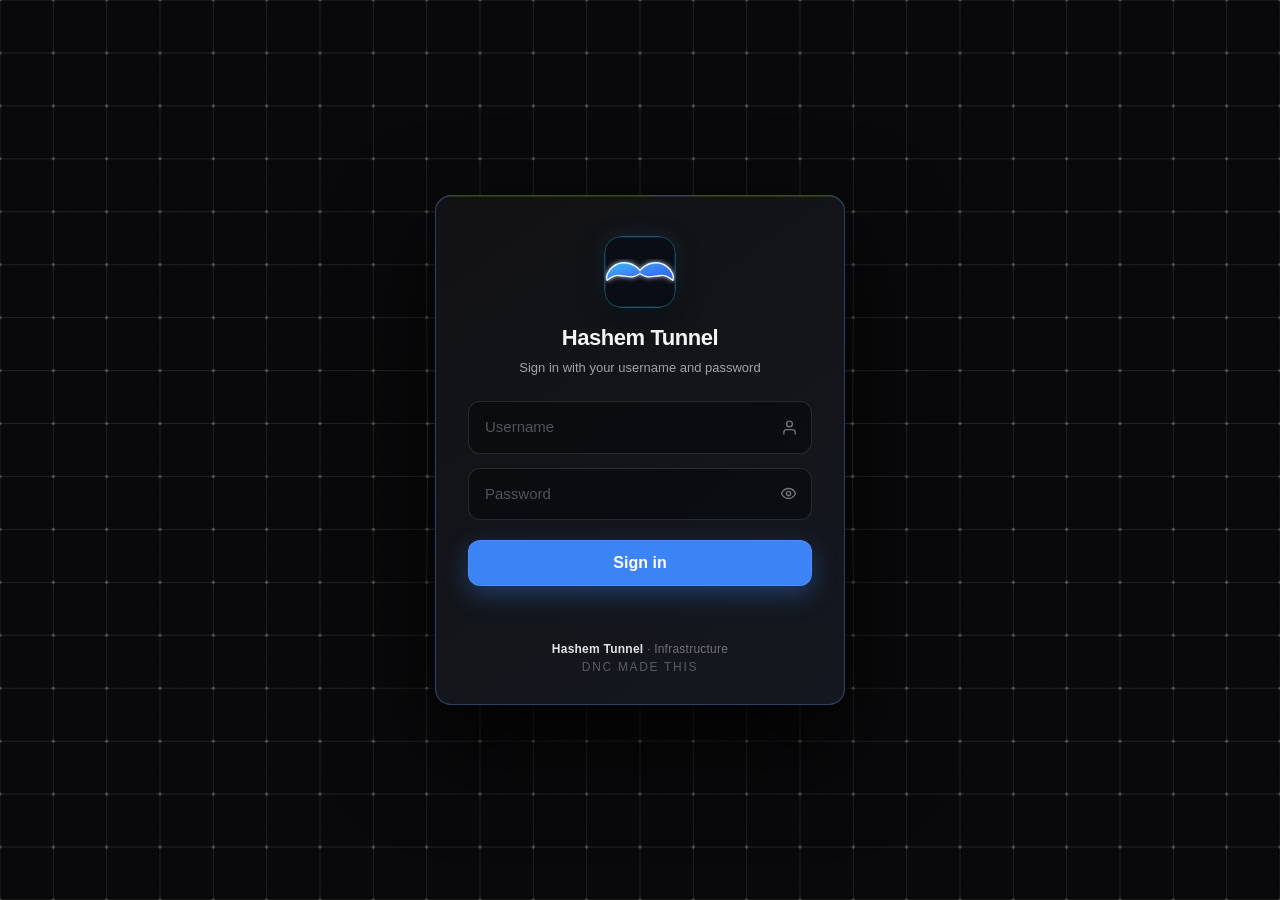
==== panel/index.html @ 2e0bd089 "feat(panel): fully automatic connectivity rescue on one-way block detection Auto-enables reverse FRP" ====
<!doctype html>
<html lang="en" data-base="__BASE_PATH__">
<head>
<meta charset="utf-8">
<meta name="viewport" content="width=device-width, initial-scale=1, viewport-fit=cover">
<title>Hashem Panel</title>
<meta name="color-scheme" content="dark light">
<meta name="theme-color" content="#0a0e17">
<link rel="icon" type="image/png" href="favicon.png">
<link rel="preload" href="fonts/vazirmatn.woff2" as="font" type="font/woff2" crossorigin>
<link rel="stylesheet" href="fonts.css">
<link rel="stylesheet" href="tokens.css">
<link rel="stylesheet" href="base.css">
<link rel="stylesheet" href="enterprise.css">
<link rel="stylesheet" href="xterm.css">
<script>
  /* Theme before first paint so a dark panel never flashes white (hashem-style). */
  try {
    var t = localStorage.getItem('gre_theme') || 'dark';
    document.documentElement.dataset.t = t;
    document.addEventListener('DOMContentLoaded', function () { document.body.dataset.t = t; });
  } catch (e) { /* storage blocked: keep default dark theme */ }
  /* Accent preset + Live Activity Stream visibility before first paint (no flash). */
  try {
    var a = localStorage.getItem('hashem_accent');
    if (a && /^[a-z]+$/.test(a)) document.documentElement.dataset.acc = a;
    document.documentElement.dataset.rs = localStorage.getItem('hashem_rs_hidden') === '1' ? '0' : '1';
    if (localStorage.getItem('hashem_sb') === '1') document.documentElement.dataset.sb = '1';
    if (localStorage.getItem('hashem_dens') === 'compact') document.documentElement.dataset.dens = 'compact';
  } catch (e) { /* storage blocked: defaults */ }
  /* Language/direction before first paint (same key setLanguage() persists) so RTL never flashes LTR. */
  try {
    var l = localStorage.getItem('hashem_lang') || 'en';
    document.documentElement.lang = l;
    document.documentElement.dir = l === 'fa' ? 'rtl' : 'ltr';
  } catch (e) { /* storage blocked: stay LTR/en */ }
</script>
<style>
  :root {
    --ac-b30: color-mix(in srgb, var(--ac) 30%, transparent);
    --ac-b22: color-mix(in srgb, var(--ac) 22%, transparent);
    --ac-out70: color-mix(in srgb, var(--ac) 70%, transparent);
    --wr-b40: color-mix(in srgb, var(--wr) 40%, transparent);
    --ok-b40: color-mix(in srgb, var(--ok) 40%, transparent);
    --ok-b50: color-mix(in srgb, var(--ok) 50%, transparent);
    --er-b45: color-mix(in srgb, var(--er) 45%, transparent);
  }
  body { min-height:100dvh; background:var(--bg); }
  img, canvas, table { max-width:100%; }
  .tunnel-card, .qs, .det-card { min-width:0; }
  .app-layout { display:flex; min-height:100dvh; width:100%; background:var(--bg); }
  .sidebar { width:236px; background:var(--sidebar-bg); border-right:1px solid var(--ln);
    display:flex; flex-direction:column; position:sticky; top:0; height:100dvh; z-index:50; flex-shrink:0; }
  .sidebar-brand { padding:20px 16px 14px; display:flex; flex-direction:column; align-items:center;
    gap:8px; border-bottom:1px solid var(--ln); flex-shrink:0; }
  .sidebar-brand .brand-name { font-size:var(--fs-h4); font-weight:700; letter-spacing:.05em; color:var(--tx); }
  .brand-mustache { display:block; transition:transform .28s cubic-bezier(.16,1,.3,1); }
  .sidebar-brand:hover .brand-mustache { transform:translateY(-2px) scale(1.06); }
  .sidebar-nav { padding:12px; display:flex; flex-direction:column; gap:4px; flex:1; min-height:0; overflow-y:auto; overflow-x:hidden; overscroll-behavior:contain; scroll-behavior:smooth; }
  .nav-item { display:flex; align-items:center; gap:10px; padding:10px 12px; border-radius:10px;
    border:0; background:transparent; color:var(--mu); font-size:var(--fs-body); font-weight:600;
    cursor:pointer; text-align:left; width:100%; transition:background .15s,color .15s,transform .15s var(--spring); }
  .nav-item svg { width:17px; height:17px; flex:none; }
  .nav-item:hover { background:var(--sunk); color:var(--tx2); transform:translateX(2px); }
  .nav-item.on { background:var(--ac-soft); color:var(--tx);
    box-shadow:inset 0 0 0 1px color-mix(in srgb, var(--ac) 28%, transparent); }
  .nav-item.on svg { color:var(--ac); }
  .sidebar-foot { padding:12px; border-top:1px solid var(--ln); display:flex; gap:8px; flex-shrink:0; }
  .main { flex:1; min-width:0; display:flex; flex-direction:column; }
  .topbar { position:sticky; top:0; z-index:20; display:flex; align-items:center; gap:12px;
    padding:14px 20px; border-bottom:1px solid var(--ln);
    background:var(--topbar-bg); -webkit-backdrop-filter:blur(16px) saturate(140%);
    backdrop-filter:blur(16px) saturate(140%);
    box-shadow:0 1px 12px rgba(0,0,0,.08); }
  @media (prefers-reduced-transparency:reduce) {
    .topbar { -webkit-backdrop-filter:none; backdrop-filter:none; }
  }
  .topbar h1 { font-size:var(--fs-h2); margin:0; }
  .topbar .sub { color:var(--mu); font-size:var(--fs-small); }
  .topbar .acts { margin-left:auto; display:flex; gap:8px; }
  .page { max-width:1120px; margin:0 auto; padding:20px; width:100%; display:grid; gap:16px; padding-bottom:72px; }
  .tunnel-card, .qs { background:var(--s1); border:1px solid var(--ln); border-radius:var(--r-lg);
    padding:18px; display:flex; flex-direction:column; gap:12px;
    box-shadow:var(--lift-sm); transition:border-color .2s ease, box-shadow .25s ease, transform .25s var(--spring); }
  .kpi:hover { border-color:var(--ln2); box-shadow:var(--lift); transform:translateY(-2px); }
  .tunnel-card:not(.kpi):hover { border-color:var(--ln2); }
  /* Entrance: cards fade-rise once on load, staggered */
  @keyframes cardIn { from { opacity:0; transform:translateY(10px); } to { opacity:1; transform:none; } }
  #dashGrid > .tunnel-card { animation:cardIn .5s var(--spring) both; }
  #dashGrid > .tunnel-card:nth-child(2) { animation-delay:.05s; }
  #dashGrid > .tunnel-card:nth-child(3) { animation-delay:.1s; }
  #dashGrid > .tunnel-card:nth-child(4) { animation-delay:.15s; }
  #dashGrid > .tunnel-card:nth-child(5) { animation-delay:.2s; }
  #dashGrid > .tunnel-card:nth-child(n+6) { animation-delay:.25s; }
  .tc-header { display:flex; align-items:center; justify-content:space-between; gap:8px; }
  .tc-title { font-size:15px; font-weight:600; color:var(--tx); margin:0; }
  .status-indicator { display:inline-flex; align-items:center; gap:8px; font-size:var(--fs-small); font-weight:500; }
  .status-indicator .dot { width:7px; height:7px; border-radius:50%; }
  .status-indicator.active { color:var(--tx2); }
  .status-indicator.active .dot { background:#60a5fa; box-shadow:0 0 8px rgba(96,165,250,.6); }
  .status-indicator.offline { color:var(--dim); }
  .status-indicator.offline .dot { background:#52525b; }
  .trow { display:flex; justify-content:space-between; align-items:center; gap:12px; padding:10px 0;
    border-bottom:1px solid var(--ln); font-size:var(--fs-body); }
  .trow:last-child { border:0; }
  .trow .k { color:var(--mu); } .trow .v { color:var(--tx2); text-align:right; font-variant-numeric:tabular-nums; }
  .dot { display:inline-block; width:8px; height:8px; border-radius:50%; margin-right:6px; }
  .up { background:var(--ok); color:var(--ok); } .down { background:var(--er); color:var(--er); }
  .qs-head { display:flex; gap:12px; align-items:flex-start; }
  .qs-bolt { width:34px; height:34px; border-radius:10px; display:grid; place-items:center; flex:none;
    background:linear-gradient(135deg, color-mix(in srgb, var(--ac) 88%, #ffffff 12%), var(--ac));
    color:var(--ac-on);
    box-shadow:0 2px 12px color-mix(in srgb, var(--ac) 35%, transparent), inset 0 1px 0 rgba(255,255,255,.18); }
  .qs-titles b { display:block; color:var(--tx); font-size:var(--fs-h4); }
  .qs-titles span { color:var(--mu); font-size:var(--fs-small); }
  .qs-diagram { display:flex; align-items:center; gap:8px; flex-wrap:wrap; font-size:var(--fs-small); color:var(--mu); }
  .qs-node-box { background:var(--sunk); border:1px solid var(--ln); border-radius:8px; padding:6px 10px; color:var(--tx2); }
  .qs-node-box b { display:block; font-size:var(--fs-caption); color:var(--dim); font-weight:500; }
  .qs-node-box.on { border-color:var(--ln2); }
  .qs-line-link { font-variant-numeric:tabular-nums; }
  .qs-step { display:flex; gap:12px; }
  .qs-num { width:26px; height:26px; border-radius:50%; flex:none; display:grid; place-items:center;
    background:var(--ac-soft); border:1px solid var(--ac-b30);
    color:var(--ac); font-size:var(--fs-small); font-weight:700; }
  .qs-body { flex:1; min-width:0; display:grid; gap:10px; }
  .qs-label { font-size:var(--fs-body); font-weight:600; color:var(--tx); }
  .qs-hint { font-size:var(--fs-small); color:var(--dim); }
  .qs-seg { display:flex; gap:4px; padding:4px; border-radius:12px; border:1px solid var(--ln); background:var(--s2); }
  .qs-seg button { flex:1; border:0; background:transparent; color:var(--mu); border-radius:8px;
    padding:9px 10px; font-size:var(--fs-body); font-weight:600; cursor:pointer;
    transition:background .18s ease, color .18s ease, box-shadow .18s ease; }
  .qs-seg button:hover { color:var(--tx2); }
  .qs-seg button[aria-pressed="true"] { background:var(--ac); color:var(--ac-on);
    box-shadow:0 2px 10px color-mix(in srgb, var(--ac) 40%, transparent); }
  .qs-row { display:grid; grid-template-columns:1fr 1fr; gap:10px; }
  @media (max-width:640px) { .qs-row { grid-template-columns:1fr; } }
  .fg { display:grid; gap:6px; font-size:var(--fs-small); color:var(--mu); }
  .qs-actions { display:flex; gap:10px; flex-wrap:wrap; }
  .qs-step[hidden] { display:none; }
  #iranFields { border:0; padding:0; margin:0; display:grid; gap:10px; min-width:0; }
  #iranFields[disabled] { opacity:.55; }
  #iranFields[disabled] input { pointer-events:none; }
  #setupLockWarn { border-width:2px; }
  details.qs-adv { border:1px solid var(--ln); border-radius:var(--r-md); padding:10px 12px; background:var(--s2); }
  details.qs-adv summary { cursor:pointer; font-size:var(--fs-body); font-weight:600; color:var(--tx); }
  details.qs-adv summary:hover { color:var(--ac); }
  .warnbox { background:var(--wr-soft);
    border:1px solid var(--wr-b40);
    border-radius:var(--r-md); padding:12px 14px; font-size:var(--fs-body); color:var(--tx2);
    box-shadow:var(--lift-sm); }
  .tokenbox { background:var(--ok-soft);
    border:1px solid var(--ok-b40);
    border-radius:var(--r-md); padding:12px 14px; font-size:var(--fs-body); word-break:break-all; color:var(--tx2);
    box-shadow:var(--lift-sm); }
  pre.logs { background:var(--sunk); border:1px solid var(--ln); border-radius:var(--r-md); padding:14px;
    overflow:auto; max-height:340px; font-size:12.5px; line-height:1.6;
    font-family:var(--font-mono); color:var(--tx2); margin:0; white-space:pre-wrap;
    box-shadow:inset 0 2px 8px rgba(0,0,0,.12); }
  .dash-grid { display:grid; grid-template-columns:repeat(12,1fr); gap:12px; }
  .kpi { grid-column:span 3; }
  .dash-span { grid-column:1 / -1; }
  @media (max-width:900px) { .kpi { grid-column:span 6; } }
  @media (max-width:560px) { .kpi { grid-column:1 / -1; } }
  .kpi-top { display:flex; align-items:center; justify-content:space-between; gap:8px; }
  .kpi-ico { width:32px; height:32px; border-radius:10px; display:grid; place-items:center; flex:none;
    background:var(--ac-soft); border:1px solid var(--ac-b22); color:var(--ac); }
  .kpi-ico svg { width:16px; height:16px; }
  .kpi-label { font-size:var(--fs-small); color:var(--mu); font-weight:500; }
  .kpi-val { font-size:24px; font-weight:700; color:var(--tx); letter-spacing:-.02em;
    font-variant-numeric:tabular-nums; line-height:1.2; }
  .kpi-sub { font-size:var(--fs-small); color:var(--dim); }
  .kpi-sub .pos { color:var(--ok); } .kpi-sub .neg { color:var(--er); }
  /* premium hero: first row (traffic/status/links/latency) gets big values,
   * glossy icon, tighter label, roomier card */
  .kpi-hero .kpi { padding:22px 20px; gap:14px; }
  .kpi-hero .kpi-label { font-size:12.5px; font-weight:600; letter-spacing:.02em; color:var(--mu); }
  .kpi-hero .kpi-val { font-size:30px !important; font-weight:800; letter-spacing:-.03em; line-height:1.05;
    text-shadow:0 1px 12px color-mix(in srgb, var(--ac) 25%, transparent); }
  .kpi-hero .kpi-val .badge { font-size:14px; padding:4px 10px; border-radius:9px; font-weight:700; }
  .kpi-hero .kpi-val .badge .dot { width:8px; height:8px; }
  .kpi-hero .kpi-ico { width:38px; height:38px; border-radius:12px;
    background:linear-gradient(135deg, var(--ac-soft), color-mix(in srgb, var(--ac) 12%, transparent));
    box-shadow:inset 0 1px 0 rgba(255,255,255,.12), 0 2px 10px color-mix(in srgb, var(--ac) 25%, transparent); }
  .kpi-hero .kpi-ico svg { width:19px; height:19px; }
  .kpi-hero .kpi-sub { font-size:12.5px; }
  @media (max-width:560px) { .kpi-hero .kpi-val { font-size:26px !important; } }
  .chart-head { display:flex; align-items:center; justify-content:space-between; gap:8px; flex-wrap:wrap; }
  .chart-actions { display:flex; align-items:center; gap:8px; flex-wrap:wrap; }
  .chart-live-badge {
    display:inline-flex; align-items:center; gap:6px;
    padding:4px 9px; border-radius:99px;
    font-size:12px; font-weight:700; letter-spacing:.05em; text-transform:uppercase;
    line-height:1; font-variant-numeric:tabular-nums;
    background:rgba(56,189,248,.09); border:1px solid rgba(56,189,248,.25);
    color:#38bdf8; -webkit-user-select:none; user-select:none;
    transition:background .2s ease, border-color .2s ease, color .2s ease;
  }
  .chart-live-badge .live-dot {
    width:6px; height:6px; border-radius:50%;
    background:#38bdf8;
    box-shadow:0 0 6px rgba(56,189,248,.65);
    animation:liveDotPulse 2s cubic-bezier(.4,0,.6,1) infinite;
  }
  @keyframes liveDotPulse {
    0%, 100% { opacity:1; transform:scale(1); box-shadow:0 0 0 0 rgba(56,189,248,.65); }
    50% { opacity:.5; transform:scale(.92); box-shadow:0 0 0 4px rgba(56,189,248,0); }
  }
  .chart-live-badge.is-paused {
    background:rgba(255,255,255,.04); border-color:var(--ln);
    color:var(--mu);
  }
  .chart-live-badge.is-paused .live-dot {
    background:var(--dim);
    box-shadow:none;
    animation:none;
  }
  @media (prefers-reduced-motion: reduce) {
    .chart-live-badge .live-dot { animation:none !important; }
  }
  .chart-filters { display:flex; gap:4px; padding:4px; border-radius:10px; border:1px solid var(--ln); background:var(--s2); }
  .chart-filters button { border:0; background:transparent; color:var(--mu); border-radius:7px;
    padding:6px 12px; font-size:var(--fs-small); font-weight:600; cursor:pointer;
    transition:background .18s ease, color .18s ease; }
  .chart-filters button[aria-pressed="true"] { background:var(--ac); color:var(--ac-on); }
  /* Sidebar sections */
  .nav-sec { font-size:12px; font-weight:700; letter-spacing:.08em; text-transform:uppercase;
    color:var(--dim); padding:12px 12px 4px; }
  .nav-sec:first-child { padding-top:2px; }
  /* Chart card — Total Traffic & Activity (dark, premium) */
  .chart-card { position:relative; background:linear-gradient(180deg, color-mix(in srgb, var(--s1) 92%, #ffffff 8%), var(--s1));
    border:1px solid var(--ln); border-radius:18px; padding:20px; transition:border-color .25s ease, box-shadow .25s ease; }
  .chart-title { font-size:15px; font-weight:700; color:var(--tx); margin:0; letter-spacing:-.01em; }
  .chart-sub { font-size:var(--fs-small); color:var(--mu); margin-top:2px; }
  .chart-card .chart-filters { background:rgba(255,255,255,.045); border-color:transparent;
    border-radius:11px; padding:4px; box-shadow:inset 0 1px 2px rgba(0,0,0,.25); }
  .chart-card .chart-filters button { color:var(--mu); border-radius:8px; padding:7px 14px; }
  .chart-card .chart-filters button:hover { color:var(--tx); }
  .chart-card .chart-filters button[aria-pressed="true"] { background:rgba(255,255,255,.13);
    color:#fff; box-shadow:0 1px 6px rgba(0,0,0,.35), inset 0 1px 0 rgba(255,255,255,.08); }
  #trafficChart { width:100%; height:260px; display:block; }
  .chart-down { border:1px solid var(--er-b45); border-radius:var(--r-md);
    padding:10px 14px; font-size:var(--fs-body); color:var(--er);
    background:var(--er-soft); box-shadow:0 0 0 1px color-mix(in srgb, var(--er) 20%, transparent);
    margin-top:10px; margin-bottom:6px; }
  .chart-card.is-down { border-color:var(--er-b45);
    box-shadow:0 0 24px color-mix(in srgb, var(--er) 12%, transparent), var(--lift-sm); }
  .chart-legend { display:flex; gap:16px; font-size:var(--fs-small); color:var(--mu); flex-wrap:wrap; margin-top:10px; align-items:center; }
  .chart-legend .sw { display:inline-block; width:12px; height:4px; border-radius:2px; margin-right:6px; vertical-align:middle; transition:background .2s ease; }
  .chart-legend .sw-dl, .chart-legend span:first-child .sw { background:#38bdf8; box-shadow:0 0 6px rgba(56,189,248,.45); }
  .chart-legend .sw-ul, .chart-legend span:last-child .sw { background:#a78bfa; box-shadow:0 0 6px rgba(167,139,250,.35); }
  /* Glass tooltip */
  .ent-chart-tip {
    position:absolute; z-index:40; pointer-events:none; display:none; align-items:center; gap:8px;
    padding:6px 12px; border-radius:9px; font-size:12px; font-weight:500; line-height:1; white-space:nowrap;
    background:rgba(18, 18, 20, 0.82); -webkit-backdrop-filter:blur(14px) saturate(160%); backdrop-filter:blur(14px) saturate(160%);
    border:1px solid rgba(255, 255, 255, 0.12); color:var(--tx);
    box-shadow:0 8px 24px rgba(0, 0, 0, 0.45), 0 1px 3px rgba(0, 0, 0, 0.25), inset 0 1px 0 rgba(255, 255, 255, 0.08);
    font-variant-numeric:tabular-nums; transition:opacity .1s ease;
  }
  .ent-chart-tip .tip-time { color:var(--mu); font-weight:600; }
  .ent-chart-tip .tip-sep { color:var(--ln2); opacity:.8; }
  .ent-chart-tip .tip-down { color:#38bdf8; font-weight:600; display:inline-flex; align-items:center; gap:4px; }
  .ent-chart-tip .tip-up { color:#a78bfa; font-weight:600; display:inline-flex; align-items:center; gap:4px; }
  .ent-chart-tip .sw-dl { display:inline-block; width:6px; height:6px; border-radius:50%; background:#38bdf8; }
  .ent-chart-tip .sw-ul { display:inline-block; width:6px; height:6px; border-radius:50%; background:#a78bfa; }
  /* Light theme: chart lives on a white card — dark pills, dark active tab,
   * high-contrast legend swatches so everything stays visible. */
  body[data-t="light"] .chart-card { background:#ffffff; border-color:var(--ln); }
  body[data-t="light"] .chart-card .chart-filters { background:rgba(0,0,0,.05);
    border-color:var(--ln); box-shadow:inset 0 1px 2px rgba(0,0,0,.06); }
  body[data-t="light"] .chart-card .chart-filters button { color:var(--mu); }
  body[data-t="light"] .chart-card .chart-filters button:hover { color:var(--tx); }
  body[data-t="light"] .chart-card .chart-filters button[aria-pressed="true"] {
    background:var(--tx); color:#fff;
    box-shadow:0 1px 6px rgba(0,0,0,.25), inset 0 1px 0 rgba(255,255,255,.15); }
  body[data-t="light"] .chart-live-badge {
    background:rgba(2,132,199,.08); border-color:rgba(2,132,199,.25);
    color:#0284c7;
  }
  body[data-t="light"] .chart-live-badge .live-dot {
    background:#0284c7;
    box-shadow:0 0 6px rgba(2,132,199,.5);
    animation-name:liveDotPulseLight;
  }
  @keyframes liveDotPulseLight {
    0%, 100% { opacity:1; transform:scale(1); box-shadow:0 0 0 0 rgba(2,132,199,.6); }
    50% { opacity:.5; transform:scale(.92); box-shadow:0 0 0 4px rgba(2,132,199,0); }
  }
  body[data-t="light"] .chart-live-badge.is-paused {
    background:rgba(0,0,0,.04); border-color:var(--ln);
    color:var(--mu);
  }
  body[data-t="light"] .chart-live-badge.is-paused .live-dot {
    background:var(--dim);
    box-shadow:none;
    animation:none;
  }
  body[data-t="light"] .chart-legend .sw-dl, body[data-t="light"] .chart-legend span:first-child .sw { background:#0284c7 !important; box-shadow:none; }
  body[data-t="light"] .chart-legend .sw-ul, body[data-t="light"] .chart-legend span:last-child .sw { background:#6366f1 !important; box-shadow:none; }
  .chart-card.is-down .chart-legend .sw-dl, .chart-card.is-down .chart-legend span:first-child .sw { background:var(--er) !important; box-shadow:none; }
  .chart-card.is-down .chart-legend .sw-ul, .chart-card.is-down .chart-legend span:last-child .sw { background:color-mix(in srgb, var(--er) 50%, transparent) !important; box-shadow:none; }
  body[data-t="light"] .ent-chart-tip {
    background:rgba(255, 255, 255, 0.92); border-color:rgba(0, 0, 0, 0.1); color:var(--tx);
    box-shadow:0 8px 24px rgba(0, 0, 0, 0.12), 0 1px 3px rgba(0, 0, 0, 0.06);
  }
  body[data-t="light"] .ent-chart-tip .tip-time { color:var(--mu); }
  body[data-t="light"] .ent-chart-tip .tip-down { color:#0284c7; }
  body[data-t="light"] .ent-chart-tip .tip-up { color:#6366f1; }
  body[data-t="light"] .ent-chart-tip .sw-dl { background:#0284c7; }
  body[data-t="light"] .ent-chart-tip .sw-ul { background:#6366f1; }
  /* Update tab */
  .ver-big { font-size:28px; font-weight:700; color:var(--tx); letter-spacing:-.02em;
    font-variant-numeric:tabular-nums; }
  .ver-row { display:flex; align-items:center; justify-content:space-between; gap:10px;
    padding:10px 0; border-bottom:1px solid var(--ln); font-size:var(--fs-body); }
  .ver-row:last-child { border:0; }
  .ver-row .k { color:var(--mu); }
  /* ---- Apple-grade micro-polish ---- */
  .tunnel-card, .qs { box-shadow:var(--lift-sm), inset 0 1px 0 rgba(255,255,255,.045); }
  body[data-t="light"] .tunnel-card, body[data-t="light"] .qs {
    box-shadow:var(--lift-sm), inset 0 1px 0 rgba(255,255,255,.7); }
  .nav-item { position:relative; }
  .nav-item.on::before { content:""; position:absolute; left:-12px; top:8px; bottom:8px; width:3px;
    border-radius:3px; background:var(--ac); box-shadow:0 0 8px color-mix(in srgb, var(--ac) 60%, transparent); }
  .status-indicator.active .dot { animation:pulse 2s ease-in-out infinite; }
  @keyframes pulse { 0%,100% { opacity:1; } 50% { opacity:.45; } }
  :focus-visible { outline:2px solid var(--ac-out70); outline-offset:2px; }
  .hashem-btn:active:not(:disabled) { transform:scale(.97); }
  .hashem-btn { transition:transform .15s var(--spring), box-shadow .2s ease, background .2s ease, opacity .2s; }
  .kpi-val, .dash-big, .ver-big { font-variant-numeric:tabular-nums; }
  .kpi-ico { transition:transform .25s var(--spring); }
  .kpi:hover .kpi-ico { transform:scale(1.08); }
  .chart-card { overflow:hidden; }
  @media (max-width:640px) {
    .chart-card { padding:14px; }
    #trafficChart { height:200px; }
    .page { padding:12px 10px 72px; }
    .tunnel-card, .qs { padding:14px; gap:10px; }
    .peer-acts { flex-wrap:wrap; }
    .peer-acts .hashem-btn { flex:1 1 45%; min-width:140px; }
    .det-row, .dash-peer-row { flex-wrap:wrap; }
    .mono { overflow-wrap:anywhere; word-break:break-word; }
    .topbar { gap:8px; }
    .topbar h1 { font-size:17px; }
    .chart-actions { gap:6px; }
    input.hashem-input, select, textarea { font-size:16px; }
  }
  #toast.toast { border-radius:12px; -webkit-backdrop-filter:blur(12px); backdrop-filter:blur(12px);
    background:color-mix(in srgb, var(--s2) 88%, transparent); box-shadow:var(--lift);
    font-size:var(--fs-body); font-weight:500; }
  .topbar h1 { letter-spacing:-.02em; }
  .sidebar-brand .brand-name { letter-spacing:.04em; }
  .chart-filters button { min-height:32px; }
  .nav-item, .drawer-nav .nav-item { min-height:40px; }
  .sysbar { height:8px; border-radius:99px; background:var(--sunk); overflow:hidden;
    box-shadow:inset 0 1px 2px rgba(0,0,0,.18); }
  .sysbar > i { display:block; height:100%; border-radius:99px; width:0%;
    background:linear-gradient(90deg, var(--ac), color-mix(in srgb, var(--ac) 55%, #a78bfa));
    transition:width .6s var(--spring); min-width:2px; }
  .dash-big { font-size:24px; font-weight:700; color:var(--tx); letter-spacing:-.02em;
    font-variant-numeric:tabular-nums; }
  .dash-rows { display:grid; gap:4px; font-size:var(--fs-body); color:var(--tx2); }
  .dash-rows .dr { display:flex; justify-content:space-between; gap:8px; }
  .dash-rows .k { color:var(--mu); }
  /* premium details: 3-column categorized glass cards (server / GRE / FRP) */
  .det-grid { display:grid; grid-template-columns:repeat(3,1fr); gap:12px; margin-top:10px; }
  @media (max-width:900px) { .det-grid { grid-template-columns:1fr; } }
  .det-card { border-radius:14px; padding:14px 15px; display:flex; flex-direction:column; gap:10px;
    background:linear-gradient(180deg, color-mix(in srgb, var(--sunk) 70%, transparent), var(--sunk));
    border:1px solid var(--ln); box-shadow:inset 0 1px 0 rgba(255,255,255,.05); transition:border-color .2s ease; }
  .det-card:hover { border-color:var(--ln2); }
  .det-head { display:flex; align-items:center; gap:8px; font-size:12px; font-weight:700;
    letter-spacing:.07em; text-transform:uppercase; color:var(--mu); }
  /* peer cards reuse the same header look (class alias, same rules) */
  .det-card-head { display:flex; align-items:center; gap:8px; font-size:12px; font-weight:700;
    letter-spacing:.07em; text-transform:uppercase; color:var(--mu); }
  .det-card-head svg { width:26px; height:26px; padding:6px; border-radius:8px; flex:none;
    background:var(--ac-soft); border:1px solid var(--ac-b22); color:var(--ac); }
  .det-ico { width:26px; height:26px; border-radius:8px; display:grid; place-items:center; flex:none;
    background:var(--ac-soft); border:1px solid var(--ac-b22); color:var(--ac); }
  .det-ico svg { width:14px; height:14px; }
  .det-rows { display:grid; gap:8px; }
  .det-row { display:flex; align-items:center; justify-content:space-between; gap:10px; }
  .det-k { font-size:12px; color:var(--dim); font-weight:500; }
  .det-v { font-size:13px; color:var(--tx); font-weight:600; font-variant-numeric:tabular-nums;
    display:flex; align-items:center; gap:6px; min-width:0; }
  .det-v.mono { font-family:ui-monospace, SFMono-Regular, Menlo, Consolas, monospace;
    font-size:12.5px; background:var(--s2); border:1px solid var(--ln);
    padding:3px 9px; border-radius:8px; letter-spacing:-.01em; }
  /* peer cards: bottom action row + inline remove confirm */
  .peer-card .peer-acts .armed {
    border-color:var(--er)!important; color:#fff!important;
    background:linear-gradient(135deg, #dc2626, #b91c1c)!important;
    animation:peerArmPulse 1s ease-in-out infinite;
  }
  @keyframes peerArmPulse { 0%,100% { filter:brightness(1); } 50% { filter:brightness(1.25); } }
  .peer-confirm { margin-top:2px; }
  .peer-confirm-in { display:flex; align-items:center; gap:8px; flex-wrap:wrap; }
  .peer-count { display:inline-grid; place-items:center; min-width:20px; height:20px;
    padding:0 5px; border-radius:999px; background:rgba(220,38,38,.15);
    font-variant-numeric:tabular-nums; font-weight:700; }
  /* dashboard per-peer summary rows (jump to the full card in Tunnel tab) */
  .dash-peer-row { display:flex; align-items:center; gap:10px; padding:8px 10px;
    border:1px solid var(--ln); border-radius:10px; margin-top:8px; cursor:pointer;
    background:var(--sunk); transition:border-color .15s; }
  .dash-peer-row:hover { border-color:var(--ln2); }
  /* main tunnel card: gold left accent so it stands apart from peer cards */
  .main-card { border-left:3px solid var(--wr); }
  .det-copy { border:1px solid var(--ln); background:var(--s2); color:var(--mu); border-radius:7px;
    font-size:12px; font-weight:700; padding:3px 8px; cursor:pointer; transition:all .15s ease; }
  .det-copy:hover { color:var(--tx); border-color:var(--ac); }
  .det-copy.ok { color:var(--ok); border-color:var(--ok-b50); }
  .det-head-live { display:flex; align-items:center; gap:8px; }
  .det-pulse { width:8px; height:8px; border-radius:50%; background:var(--ok); flex:none;
    box-shadow:0 0 0 0 color-mix(in srgb, var(--ok) 60%, transparent); animation:detPing 2s infinite; }
  @keyframes detPing { 0% { box-shadow:0 0 0 0 color-mix(in srgb, var(--ok) 55%, transparent); }
    70% { box-shadow:0 0 0 7px transparent; } 100% { box-shadow:0 0 0 0 transparent; } }
  .det-checked { font-size:12px; color:var(--dim); font-variant-numeric:tabular-nums; }
  .toast { position:fixed; bottom:20px; left:50%; transform:translateX(-50%); z-index:99;
    background:var(--s2); color:var(--tx); border:1px solid var(--ln2);
    padding:10px 16px; border-radius:10px; box-shadow:var(--lift); }
  @media (max-width:760px) {
    .sidebar { display:none; }
    .menu-btn { display:inline-flex !important; }
  }
  .menu-btn { display:none; align-items:center; justify-content:center; width:40px; height:40px;
    border:1px solid var(--ln2); background:var(--s1); color:var(--tx); border-radius:10px;
    font-size:19px; cursor:pointer; flex:none; }
  .drawer-ov { position:fixed; inset:0; z-index:60; background:rgba(0,0,0,.55);
    opacity:0; pointer-events:none; transition:opacity .22s ease; }
  .drawer-ov.open { opacity:1; pointer-events:auto; }
  .drawer { position:fixed; top:0; bottom:0; left:0; z-index:61; width:min(84vw,300px);
    background:var(--s1); border-right:1px solid var(--ln2); box-shadow:var(--lift);
    display:flex; flex-direction:column; transform:translateX(-102%); transition:transform .25s var(--spring); }
  .drawer.open { transform:none; }
  .drawer-head { display:flex; align-items:center; gap:10px; padding:16px; border-bottom:1px solid var(--ln); }
  .drawer-head .brand-name { font-weight:700; letter-spacing:.05em; color:var(--tx); }
  .drawer-x { margin-left:auto; border:0; background:transparent; color:var(--mu); font-size:22px; cursor:pointer; padding:4px 8px; }
  .drawer-nav { padding:12px; display:flex; flex-direction:column; gap:4px; flex:1; overflow-y:auto; }
  .drawer-nav .nav-sec { font-size:12px; font-weight:700; letter-spacing:.08em; text-transform:uppercase;
    color:var(--mu); padding:10px 12px 4px; }
  .drawer-nav .nav-item { width:100%; }
  /* per-tunnel health chips shown under the Status card */
  .tun-chip { display:flex; align-items:center; gap:8px; padding:9px 12px; border-radius:10px;
    border:1px solid var(--ln); background:var(--sunk); font-size:13px; font-weight:600;
    cursor:pointer; text-align:left; width:100%; color:var(--tx2); }
  .tun-chip:hover { border-color:var(--ac); color:var(--tx); }
  .tun-chip .qs-hint { margin-left:auto; }
  #tunChips { display:grid; gap:6px; margin-top:10px; }
  .drawer-foot { padding:12px; border-top:1px solid var(--ln); display:flex; gap:8px; }
  .drawer-foot .hashem-btn { flex:1; min-width:0; }
  #login { position:fixed; inset:0; z-index:50; display:grid; place-items:center;
    background:#09090b; color:#f4f4f5; min-height:100dvh; overflow:hidden;
    font-family:-apple-system,BlinkMacSystemFont,"Segoe UI",Roboto,Inter,Helvetica,Arial,sans-serif;
    -webkit-font-smoothing:antialiased; }
  #login #kineticGrid { position:absolute; inset:0; width:100%; height:100%; pointer-events:none; }
  #login .card { position:relative; z-index:1; width:min(92vw,410px); padding:40px 32px 28px;
    background:#121214; border:1px solid rgba(255,255,255,.08); border-radius:16px;
    box-shadow:0 30px 80px rgba(0,0,0,.7), inset 0 1px 0 rgba(255,255,255,.05);
    text-align:center; animation:rise .6s cubic-bezier(.16,1,.3,1) both; }
  @keyframes rise { from { opacity:0; transform:translateY(20px) scale(.98); } }
  #login .logo { width:72px; height:72px; margin:0 auto 16px; border-radius:20px;
    display:flex; align-items:center; justify-content:center;
    background:#18181b; border:1px solid rgba(56,189,248,.3);
    box-shadow:0 8px 24px rgba(0,0,0,.5), 0 0 20px rgba(56,189,248,.15); }
  #login h1 { font-size:22px; font-weight:600; letter-spacing:-.02em; margin:0; color:#f4f4f5; }
  #login .sub { color:#a1a1aa; font-size:13px; margin:6px 0 24px; }
  #login form { display:flex; flex-direction:column; gap:14px; }
  #login .sr-only { position:absolute; width:1px; height:1px; padding:0; margin:-1px;
    overflow:hidden; clip:rect(0,0,0,0); border:0; }
  #login .field { position:relative; display:flex; align-items:center; }
  #login .field input { width:100%; padding:12px 42px 12px 14px; font-size:14px;
    color:#f4f4f5; background:#09090b; border:1px solid rgba(255,255,255,.08);
    border-radius:10px; outline:none;
    transition:border-color .2s, box-shadow .2s, background .2s; }
  #login .field input::placeholder { color:#52525b; }
  #login .field input:focus { border-color:#38bdf8;
    box-shadow:0 0 0 3px rgba(56,189,248,.15); background:#09090b; }
  #login .field-icon { position:absolute; right:14px; color:#71717a; pointer-events:none;
    display:grid; place-items:center; }
  #login .ic { width:17px; height:17px; fill:none; stroke:currentColor; stroke-width:2;
    stroke-linecap:round; stroke-linejoin:round; }
  #login .toggle { position:absolute; right:8px; width:32px; height:32px; border-radius:8px;
    border:none; cursor:pointer; background:transparent; color:#71717a;
    display:grid; place-items:center; transition:color .2s; padding:0; min-height:0; }
  #login .toggle:hover { color:#38bdf8; }
  #login #loginBtn { margin-top:6px; min-height:44px; padding:0 16px; font-size:14px;
    font-weight:600; color:#fff; cursor:pointer; width:100%;
    background:linear-gradient(135deg,#0284c7 0%,#2563eb 100%); border:none; border-radius:10px;
    transition:transform .2s, box-shadow .2s, opacity .2s;
    box-shadow:0 6px 20px rgba(2,132,199,.3); touch-action:manipulation; }
  #login #loginBtn:hover { transform:translateY(-1px);
    box-shadow:0 8px 24px rgba(2,132,199,.45); opacity:.96; }
  #login #loginBtn:active { transform:translateY(0) scale(.99); }
  #loginErr { color:#ff453a; font-size:13px; min-height:20px; margin:12px 0 0; }
  #login .foot { margin-top:22px; color:#71717a; font-size:12px; letter-spacing:.02em; }
  #login .foot b { color:#e4e4e7; font-weight:600; }
  .hidden { display:none !important; }
  .toast { position:fixed; bottom:20px; left:50%; transform:translateX(-50%);
    background:#222; padding:10px 16px; border-radius:8px; }
  /* Watchdog & Backup styles */
  .wd-hero-grid { display:grid; grid-template-columns:repeat(auto-fit, minmax(180px, 1fr)); gap:12px; margin-top:8px; }
  .wd-stat-box { background:var(--sunk); border:1px solid var(--ln); border-radius:var(--r); padding:12px; display:flex; flex-direction:column; gap:4px; }
  .wd-stat-label { font-size:12px; text-transform:uppercase; letter-spacing:.06em; color:var(--dim); font-weight:600; }
  .wd-stat-val { font-size:18px; font-weight:700; color:var(--tx); }
  .wd-stat-sub { font-size:var(--fs-small); color:var(--mu); }
  .wd-radio-group { display:flex; gap:16px; flex-wrap:wrap; margin-top:6px; }
  .wd-radio-opt { display:inline-flex; align-items:center; gap:8px; cursor:pointer; font-size:var(--fs-body); color:var(--tx2); }
  .wd-radio-opt input { cursor:pointer; }
  .wd-backup-list { display:flex; flex-direction:column; gap:8px; margin-top:8px; }
  .wd-backup-item { display:flex; justify-content:space-between; align-items:center; background:var(--sunk); border:1px solid var(--ln); border-radius:var(--r); padding:10px 14px; gap:10px; flex-wrap:wrap; }
  .wd-backup-meta { display:flex; flex-direction:column; gap:2px; min-width:0; }
  .wd-backup-name { font-weight:600; color:var(--tx); font-family:var(--font-mono); font-size:13px; word-break:break-all; }
  .wd-backup-info { font-size:var(--fs-small); color:var(--mu); }
  .wd-backup-acts { display:flex; gap:6px; flex-wrap:wrap; }
  .wd-event-log { display:flex; flex-direction:column; gap:6px; margin-top:8px; }
  .wd-event-item { display:flex; gap:10px; align-items:flex-start; padding:8px 10px; border-radius:var(--r); background:var(--sunk); border:1px solid var(--ln); font-size:var(--fs-small); }
  .wd-event-time { color:var(--mu); font-family:var(--font-mono); font-size:12px; flex:none; white-space:nowrap; }
  .wd-event-detail { color:var(--tx2); flex:1; word-break:break-word; }
  @media (max-width:480px) {
    .wd-hero-grid { grid-template-columns:1fr; }
    .wd-backup-item { flex-direction:column; align-items:flex-start; }
    .wd-backup-acts { width:100%; justify-content:flex-end; }
  }

  /* Diagnostics & Doctor */
  .doc-hero { display:grid; grid-template-columns:auto 1fr auto; gap:20px; align-items:center; }
  .doc-score-circle { width:88px; height:88px; border-radius:50%; display:flex; flex-direction:column; align-items:center; justify-content:center;
    background:var(--sunk); border:3px solid var(--ln); position:relative; box-shadow:var(--lift-sm); flex:none; }
  .doc-score-circle.excellent { border-color:var(--ok); color:var(--ok); }
  .doc-score-circle.good { border-color:var(--ac); color:var(--ac); }
  .doc-score-circle.warning { border-color:var(--wr); color:var(--wr); }
  .doc-score-circle.critical { border-color:var(--er); color:var(--er); }
  .doc-score-num { font-size:28px; font-weight:800; line-height:1; font-family:var(--font-mono); color:var(--tx); }
  .doc-score-total { font-size:12px; color:var(--mu); font-weight:600; margin-top:2px; }
  .doc-hero-meta { display:flex; flex-direction:column; gap:6px; min-width:0; }
  .doc-hero-acts { display:flex; flex-direction:column; gap:8px; align-items:flex-end; }
  .doc-hero-acts .hashem-btn { display:inline-flex !important; align-items:center !important; justify-content:center !important; gap:8px !important; white-space:nowrap; padding:8px 16px !important; }
  html[dir="rtl"] .doc-hero-acts { align-items:flex-start; }
  html[dir="rtl"] .doc-hero-acts .hashem-btn { flex-direction:row-reverse; }
  .doc-grid { display:grid; grid-template-columns:repeat(auto-fit, minmax(280px, 1fr)); gap:14px; margin-top:14px; }
  .doc-card { background:var(--s2); border:1px solid var(--ln); border-radius:var(--r-md); padding:16px; display:flex; flex-direction:column; gap:12px; }
  .doc-card-head { display:flex; justify-content:space-between; align-items:center; }
  .doc-card-title { font-size:var(--fs-body); font-weight:600; color:var(--tx); display:flex; align-items:center; gap:8px; }
  .doc-stat-val { font-size:22px; font-weight:700; color:var(--tx); font-family:var(--font-mono); }
  .doc-stat-sub { font-size:var(--fs-small); color:var(--mu); }
  .doc-issues-box { background:var(--sunk); border:1px solid var(--ln); border-radius:var(--r); padding:12px 14px; margin-top:8px; display:flex; flex-direction:column; gap:8px; }
  .doc-issue-item { display:flex; align-items:flex-start; gap:8px; font-size:var(--fs-small); color:var(--tx2); line-height:1.4; }
  .doc-pulse { animation:docPulseAnim 1.4s infinite ease-in-out; }
  @keyframes docPulseAnim { 0%, 100% { opacity:1; } 50% { opacity:0.5; } }
  @media (max-width:768px) {
    .doc-hero { grid-template-columns:1fr; text-align:center; justify-items:center; }
    .doc-hero-acts { width:100%; align-items:stretch; }
  }

  .tunnel-card {
    background: linear-gradient(145deg, var(--s1) 0%, color-mix(in srgb, var(--ac) 4%, var(--s1)) 100%) !important;
    border: 1px solid color-mix(in srgb, var(--ac) 15%, var(--ln)) !important;
    box-shadow: 0 8px 32px rgba(0,0,0,0.05), inset 0 1px 0 rgba(255,255,255,0.05) !important;
    transition: transform 0.3s cubic-bezier(0.16, 1, 0.3, 1), box-shadow 0.3s ease, border-color 0.3s !important;
  }
  .tunnel-card:hover {
    transform: translateY(-2px) !important;
    box-shadow: 0 12px 40px color-mix(in srgb, var(--ac) 12%, rgba(0,0,0,0.2)), inset 0 1px 0 rgba(255,255,255,0.08) !important;
    border-color: color-mix(in srgb, var(--ac) 40%, var(--ln)) !important;
  }
  .wd-stat-val { font-size: 26px; font-weight: 700; background: linear-gradient(90deg, var(--tx) 0%, var(--ac) 100%); -webkit-background-clip: text; -webkit-text-fill-color: transparent; filter: drop-shadow(0 2px 8px color-mix(in srgb, var(--ac) 30%, transparent)); }
  .wd-stat-box { position: relative; overflow: hidden; background: color-mix(in srgb, var(--ac) 4%, var(--s2)); }
  .wd-stat-box::after { content: ""; position: absolute; top:0; left:0; width:100%; height:2px; background: linear-gradient(90deg, transparent, var(--ac), transparent); opacity: 0.8; }
  
  /* Sidebar Nav improvements */
  .sidebar-nav {
    padding: 16px 10px 20px 14px;
    gap: 6px;
    flex: 1;
    min-height: 0;
    overflow-y: auto;
    overflow-x: hidden;
    overscroll-behavior: contain;
    scroll-behavior: smooth;
    scrollbar-width: thin;
    scrollbar-color: transparent transparent;
    transition: scrollbar-color 0.25s ease;
  }
  .sidebar-nav:hover {
    scrollbar-color: color-mix(in srgb, var(--ln2) 75%, transparent) transparent;
  }
  .sidebar-nav::-webkit-scrollbar {
    width: 5px;
  }
  .sidebar-nav::-webkit-scrollbar-track {
    background: transparent;
  }
  .sidebar-nav::-webkit-scrollbar-thumb {
    background: transparent;
    border-radius: 9999px;
    transition: background 0.25s ease;
  }
  .sidebar-nav:hover::-webkit-scrollbar-thumb {
    background: color-mix(in srgb, var(--ln2) 75%, transparent);
  }
  .sidebar-nav::-webkit-scrollbar-thumb:hover {
    background: var(--ac);
  }
  .sidebar-nav .nav-item {
    border-radius: 12px;
    padding: 12px 16px;
    margin-bottom: 6px;
    width: calc(100% - 6px);
    box-sizing: border-box;
    transition: all 0.25s ease;
    border: 1px solid transparent;
  }
  .sidebar-nav .nav-item:hover {
    background: color-mix(in srgb, var(--ac) 8%, var(--s1));
    border-color: color-mix(in srgb, var(--ac) 20%, transparent);
    transform: translateX(4px);
  }
  .sidebar-nav .nav-item.on {
    background: linear-gradient(90deg, color-mix(in srgb, var(--ac) 15%, var(--s1)), color-mix(in srgb, var(--ac) 5%, var(--s1)));
    border-color: color-mix(in srgb, var(--ac) 40%, transparent);
    box-shadow: 0 4px 15px color-mix(in srgb, var(--ac) 10%, transparent);
  }
  .sidebar-nav .nav-item svg {
    transition: transform 0.3s ease, stroke 0.3s ease;
  }
  .sidebar-nav .nav-item:hover svg, .sidebar-nav .nav-item.on svg {
    stroke: var(--ac);
    transform: scale(1.1);
  }

  /* Right Sidebar */
  .right-sidebar {
    width: 320px;
    background: color-mix(in srgb, var(--bg) 60%, var(--s1));
    border-left: 1px solid var(--ln);
    display: flex;
    flex-direction: column;
    position: sticky;
    top: 0;
    height: 100dvh;
    z-index: 40;
    flex-shrink: 0;
  }
  .rs-header {
    padding: 22px 16px 14px;
    font-size: 13px;
    font-weight: 700;
    letter-spacing: .08em;
    color: var(--tx);
    border-bottom: 1px solid var(--ln);
    text-transform: uppercase;
  }
  .rs-content {
    flex: 1;
    overflow-y: auto;
    padding: 16px;
    font-family: ui-monospace, SFMono-Regular, Menlo, Monaco, Consolas, monospace;
    font-size: 12px;
    color: var(--mu);
    display: flex;
    flex-direction: column;
    gap: 8px;
    line-height: 1.4;
  }
  .rs-log-line {
    border-bottom: 1px solid rgba(255,255,255,0.04);
    padding-bottom: 6px;
    word-break: break-all;
  }
  .rs-log-line:last-child { border-bottom: none; }
  @media (max-width: 1200px) {
    .right-sidebar { display: none; }
  }

  /* RTL / Persian Styles */
  body.is-rtl {
    font-family: 'Vazirmatn', -apple-system, BlinkMacSystemFont, 'Segoe UI', Roboto, Tahoma, sans-serif;
    direction: rtl;
    text-align: right;
  }
  body.is-rtl .right-sidebar {
    border-left: none;
    border-right: 1px solid var(--ln);
  }
  body.is-rtl .sidebar {
    border-right: none;
    border-left: 1px solid var(--ln);
  }
  body.is-rtl .sidebar-nav .nav-item {
    justify-content: flex-start !important;
    padding-left: 14px !important;
    padding-right: 20px !important;
  }
  body.is-rtl .sidebar-nav .nav-item:hover {
    transform: translateX(-4px);
  }
  body.is-rtl .rs-header {
    text-align: right;
    letter-spacing: 0;
  }
  body.is-rtl .trow {
    flex-direction: row-reverse;
  }
  body.is-rtl .hashem-input,
  body.is-rtl select.hashem-input {
    text-align: right;
  }
  body.is-rtl input[type="number"].hashem-input,
  body.is-rtl input[type="password"].hashem-input,
  body.is-rtl input[inputmode="decimal"].hashem-input,
  body.is-rtl input[inputmode="numeric"].hashem-input,
  body.is-rtl .is-ltr-input {
    direction: ltr;
    text-align: left;
  }

  /* Sidebar Nav enhancements */
  .sidebar-nav .nav-item {
    font-size: 16px !important;
    font-weight: 600 !important;
    justify-content: flex-start !important;
    padding-left: 20px !important;
    text-align: left !important;
    gap: 12px;
  }
  .drawer-nav .nav-item {
    font-size: 16px !important;
    font-weight: 600 !important;
    justify-content: flex-start !important;
    padding-left: 20px !important;
    gap: 12px;
  }
  .nav-item svg { width: 22px; height: 22px; }

  /* Login enhancements */
  #login .card {
    background: linear-gradient(145deg, #121214 0%, color-mix(in srgb, var(--ac) 5%, #121214) 100%) !important;
    border: 1px solid color-mix(in srgb, var(--ac) 30%, rgba(255,255,255,.08)) !important;
    box-shadow: 0 40px 100px rgba(0,0,0,.8), inset 0 1px 0 rgba(255,255,255,.1) !important;
  }
  #login .field input {
    background: rgba(0,0,0,0.4) !important;
    border: 1px solid rgba(255,255,255,0.12) !important;
    color: white !important;
    font-size: 15px !important;
    padding: 14px 16px !important;
    border-radius: 12px !important;
    transition: all 0.2s !important;
  }
  #login .field input:focus {
    border-color: var(--ac) !important;
    box-shadow: 0 0 0 3px color-mix(in srgb, var(--ac) 25%, transparent) !important;
  }
  #loginBtn {
    background: linear-gradient(90deg, color-mix(in srgb, var(--ac) 15%, var(--ac)), var(--ac)) !important;
    color: white !important;
    border-radius: 12px !important;
    padding: 14px !important;
    font-size: 16px !important;
    font-weight: 700 !important;
    box-shadow: 0 8px 24px color-mix(in srgb, var(--ac) 35%, transparent) !important;
    transition: all 0.25s ease !important;
    border: 1px solid color-mix(in srgb, var(--ac) 50%, rgba(255,255,255,0.2)) !important;
  }
  #loginBtn:hover {
    transform: translateY(-2px) !important;
    box-shadow: 0 12px 32px color-mix(in srgb, var(--ac) 45%, transparent) !important;
  }

  /* RTL / Persian (Farsi) Layout Overrides */
  html[dir="rtl"] {
    direction: rtl;
    text-align: right;
  }
  html[dir="rtl"] body {
    font-family: -apple-system, BlinkMacSystemFont, "Vazirmatn", "Segoe UI", Tahoma, Roboto, Arial, sans-serif;
  }
  html[dir="rtl"] .sidebar {
    border-right: none;
    border-left: 1px solid var(--ln);
  }
  html[dir="rtl"] .topbar .acts {
    margin-left: 0;
    margin-right: auto;
  }
  html[dir="rtl"] .topbar .menu-btn {
    margin-right: 0;
    margin-left: 10px;
  }
  html[dir="rtl"] .sidebar-nav .nav-item {
    text-align: right;
    flex-direction: row;
  }
  html[dir="rtl"] .sidebar-nav .nav-item svg {
    margin-right: 0;
    margin-left: 10px;
  }
  html[dir="rtl"] .u-ml-auto {
    margin-left: 0 !important;
    margin-right: auto !important;
  }
  html[dir="rtl"] .drawer-head .drawer-x {
    margin-left: 0;
    margin-right: auto;
  }
  html[dir="rtl"] .modal-head {
    flex-direction: row-reverse;
  }
  html[dir="rtl"] .modal-close {
    margin-left: 0;
    margin-right: auto;
  }
  html[dir="rtl"] .kpi-top, html[dir="rtl"] .chart-head {
    flex-direction: row-reverse;
  }
  html[dir="rtl"] .chart-actions {
    margin-left: 0;
    margin-right: auto;
  }
  html[dir="rtl"] .chart-legend {
    justify-content: flex-start;
  }
  html[dir="rtl"] .qs-step {
    flex-direction: row;
  }
  html[dir="rtl"] .qs-num {
    margin-right: 0;
    margin-left: 12px;
  }
  html[dir="rtl"] .wd-hero-grid, html[dir="rtl"] .u-flex-center-wrap10, html[dir="rtl"] .u-flex-center-gap8, html[dir="rtl"] .u-flex-center-gap10 {
    flex-direction: row;
  }
  html[dir="rtl"] .tc-header {
    flex-direction: row;
  }
  html[dir="rtl"] .qs-actions, html[dir="rtl"] .modal-foot {
    flex-direction: row;
  }
  html[dir="rtl"] .badge {
    direction: ltr;
  }

  /* Benchmark Tab & Table Spacing Enhancements */
  .bench-hero-card {
    padding: 24px !important;
    border-radius: 16px !important;
    min-width: 0;
    max-width: 100%;
  }
  #tab-benchmark { min-width: 0; max-width: 100%; }
  .bench-table-wrap { max-width: 100%; }
  @media (max-width: 480px) { .bench-hero-card { padding: 16px !important; } }
  .bench-stats-grid {
    display: grid;
    grid-template-columns: repeat(auto-fit, minmax(200px, 1fr));
    gap: 14px;
    margin-bottom: 22px;
  }
  .bench-stat-card {
    background: rgba(255, 255, 255, 0.025);
    border: 1px solid rgba(255, 255, 255, 0.07);
    border-radius: 12px;
    padding: 16px 18px;
    display: flex;
    flex-direction: column;
    justify-content: space-between;
    transition: transform 0.2s ease, border-color 0.2s ease, background 0.2s ease;
  }
  .bench-stat-card:hover {
    border-color: rgba(56, 189, 248, 0.3);
    background: rgba(255, 255, 255, 0.04);
  }
  .bench-table-wrap {
    border-radius: 12px;
    border: 1px solid rgba(255, 255, 255, 0.08);
    background: rgba(10, 15, 26, 0.6);
    overflow-x: auto;
    -webkit-overflow-scrolling: touch;
  }
  #benchTable {
    width: 100%;
    min-width: 860px;
    border-collapse: separate;
    border-spacing: 0;
    margin: 0;
  }
  #benchTable th {
    padding: 14px 18px;
    font-size: 12px;
    font-weight: 700;
    text-transform: uppercase;
    letter-spacing: 0.06em;
    color: var(--mu);
    background: rgba(255, 255, 255, 0.03);
    border-bottom: 1px solid rgba(255, 255, 255, 0.08);
    white-space: nowrap;
    text-align: left;
  }
  html[dir="rtl"] #benchTable th {
    text-align: right;
  }
  #benchTable td {
    padding: 16px 18px;
    vertical-align: middle;
    border-bottom: 1px solid rgba(255, 255, 255, 0.05);
    white-space: nowrap;
    font-size: 13px;
  }
  #benchTable tr:last-child td {
    border-bottom: none;
  }
  #benchTable tbody tr {
    transition: background 0.15s ease;
  }
  #benchTable tbody tr:hover {
    background: rgba(255, 255, 255, 0.035) !important;
  }
  .bench-rank-num {
    display: inline-flex;
    align-items: center;
    justify-content: center;
    width: 26px;
    height: 26px;
    border-radius: 6px;
    font-family: var(--font-mono);
    font-size: 12px;
    font-weight: 700;
    color: var(--mu);
    background: rgba(255, 255, 255, 0.04);
    border: 1px solid rgba(255, 255, 255, 0.07);
  }
  .bench-rank-1 {
    color: #38bdf8;
    background: rgba(56, 189, 248, 0.12);
    border-color: rgba(56, 189, 248, 0.35);
  }
  .bench-proto-pill {
    display: inline-flex;
    align-items: center;
    padding: 3px 8px;
    border-radius: 6px;
    font-size: 12px;
    font-weight: 700;
    letter-spacing: 0.03em;
    font-family: var(--font-mono);
  }
</style>

</head>
<body data-t="dark">

<div id="login" class="hidden">
  <canvas id="kineticGrid" aria-hidden="true"></canvas>
  <div class="card">
    <div class="logo" aria-hidden="true">
      <svg width="72" height="72" viewBox="0 0 100 100" fill="none" xmlns="http://www.w3.org/2000/svg">
        <defs>
          <linearGradient id="loginMustacheGrad" x1="0%" y1="0%" x2="100%" y2="100%">
            <stop offset="0%" stop-color="#38bdf8"/>
            <stop offset="50%" stop-color="#3b82f6"/>
            <stop offset="100%" stop-color="#2563eb"/>
          </linearGradient>
          <filter id="loginGlow" x="-20%" y="-20%" width="140%" height="140%">
            <feGaussianBlur stdDeviation="3.5" result="blur"/>
            <feComposite in="SourceGraphic" in2="blur" operator="over"/>
          </filter>
        </defs>
        <rect width="100" height="100" rx="22" fill="#090d16" stroke="rgba(56,189,248,0.25)" stroke-width="1.5"/>
        <path d="M50 48 C42 38 26 32 12 42 C4 48 1 56 3 62 C6 60 12 54 20 55 C32 56 42 60 50 52 C58 60 68 56 80 55 C88 54 94 60 97 62 C99 56 96 48 88 42 C74 32 58 38 50 48 Z" fill="url(#loginMustacheGrad)" filter="url(#loginGlow)"/>
      </svg>
    </div>
    <h1>Hashem Tunnel</h1>
    <div class="sub" data-i18n="login_sub">Sign in with your username and password</div>
    <form id="loginForm">
      <label class="sr-only" for="u">Username</label>
      <div class="field">
        <input id="u" maxlength="64" data-i18n-ph="login_user_ph" placeholder="Username" autofocus autocomplete="username">
        <div class="field-icon">
          <svg class="ic" viewBox="0 0 24 24"><path d="M20 21v-2a4 4 0 0 0-4-4H8a4 4 0 0 0-4 4v2"/><circle cx="12" cy="7" r="4"/></svg>
        </div>
      </div>
      <label class="sr-only" for="p">Password</label>
      <div class="field">
        <input id="p" type="password" maxlength="128" data-i18n-ph="login_pass_ph" placeholder="Password" autocomplete="current-password">
        <button type="button" class="toggle" id="toggle" aria-label="Show password" aria-pressed="false">
          <svg class="ic" viewBox="0 0 24 24" id="eye"><path d="M2 12s3.5-7 10-7 10 7 10 7-3.5 7-10 7-10-7-10-7z"/><circle cx="12" cy="12" r="3"/></svg>
        </button>
      </div>
      <button type="submit" id="loginBtn" data-i18n="login_signin">Sign in</button>
    </form>
    <p id="loginErr"></p>
    <div class="foot"><b>Hashem Tunnel</b> · Infrastructure<br><span class="u-foot-sub">DNC MADE THIS</span></div>
  </div>
</div>

<div id="app" class="hidden">
<div class="app-layout">
  <aside class="sidebar">
    <div class="sidebar-brand">
      <svg class="brand-mustache" width="52" height="52" viewBox="0 0 100 100" fill="none">
        <rect width="100" height="100" rx="22" fill="#090d16" stroke="rgba(56,189,248,0.25)" stroke-width="1.5"/>
        <path d="M50 48 C42 38 26 32 12 42 C4 48 1 56 3 62 C6 60 12 54 20 55 C32 56 42 60 50 52 C58 60 68 56 80 55 C88 54 94 60 97 62 C99 56 96 48 88 42 C74 32 58 38 50 48 Z" fill="#38bdf8"/>
      </svg>
      <span class="brand-name">Hashem</span>
    </div>
    <button type="button" class="sb-toggle" id="sbToggle" aria-label="Collapse sidebar" data-i18n-aria="sb_collapse" aria-pressed="false"><svg viewBox="0 0 24 24" aria-hidden="true"><path d="M15 6l-6 6 6 6"/></svg></button>
    <nav class="sidebar-nav" id="sideNav" role="tablist" aria-orientation="vertical" aria-label="Main navigation" data-i18n-aria="aria_main_nav">
      <div class="nav-sec" role="presentation" data-i18n="sec_overview">Overview</div>
      <button role="tab" aria-selected="true" aria-controls="tab-dashboard" tabindex="0" class="nav-item on" data-tab="dashboard"><svg viewBox="0 0 24 24" fill="none" stroke="currentColor"><rect x="3" y="3" width="7" height="9" rx="1.5"/><rect x="14" y="3" width="7" height="5" rx="1.5"/><rect x="14" y="12" width="7" height="9" rx="1.5"/><rect x="3" y="16" width="7" height="5" rx="1.5"/></svg><span data-i18n="nav_dashboard">Dashboard</span></button>
      <div class="nav-sec" role="presentation" data-i18n="sec_tunnel">Tunnel</div>
      <button role="tab" aria-selected="false" aria-controls="tab-tunnel" tabindex="-1" class="nav-item" data-tab="tunnel"><svg viewBox="0 0 24 24" fill="none" stroke="currentColor"><path d="M13 2L3 14h7l-1 8 10-12h-7l1-8z"/></svg><span data-i18n="nav_tunnel">Tunnel</span><span class="nav-badge hidden u-ml-auto" aria-hidden="false"></span></button>
      <button role="tab" aria-selected="false" aria-controls="tab-setup" tabindex="-1" class="nav-item" data-tab="setup"><svg viewBox="0 0 24 24" fill="none" stroke="currentColor"><circle cx="12" cy="12" r="3"/><path d="M12 2v3M12 19v3M2 12h3M19 12h3"/></svg><span data-i18n="nav_setup">Setup</span></button>
      <button role="tab" aria-selected="false" aria-controls="tab-logs" tabindex="-1" class="nav-item" data-tab="logs"><svg viewBox="0 0 24 24" fill="none" stroke="currentColor"><path d="M4 6h16M4 12h16M4 18h10"/></svg><span data-i18n="nav_logs">Logs</span></button>
      <div class="nav-sec" role="presentation" data-i18n="sec_system">System</div>
      <button role="tab" aria-selected="false" aria-controls="tab-perf" tabindex="-1" class="nav-item" data-tab="perf" id="perfNav"><svg viewBox="0 0 24 24" fill="none" stroke="currentColor"><circle cx="12" cy="12" r="10"/><path d="M12 6v6l4 2"/></svg><span data-i18n="nav_perf">Performance</span></button>
      <button role="tab" aria-selected="false" aria-controls="tab-watchdog" tabindex="-1" class="nav-item" data-tab="watchdog" id="watchdogNav"><svg viewBox="0 0 24 24" fill="none" stroke="currentColor"><path d="M18 8A6 6 0 0 0 6 8c0 7-3 9-3 9h18s-3-2-3-9"/><path d="M13.73 21a2 2 0 0 1-3.46 0"/></svg><span data-i18n="nav_watchdog">Watchdog</span></button>
      <button role="tab" aria-selected="false" aria-controls="tab-doctor" tabindex="-1" class="nav-item" data-tab="doctor" id="doctorNav"><svg viewBox="0 0 24 24" fill="none" stroke="currentColor"><path d="M22 12h-4l-3 9L9 3l-3 9H2"/></svg><span data-i18n="nav_doctor">Diagnostics</span><span class="nav-badge hidden u-ml-auto"></span></button>
      <button role="tab" aria-selected="false" aria-controls="tab-benchmark" tabindex="-1" class="nav-item" data-tab="benchmark" id="benchmarkNav"><svg viewBox="0 0 24 24" fill="none" stroke="currentColor"><polygon points="13 2 3 14 12 14 11 22 21 10 12 10 13 2"/></svg><span data-i18n="nav_benchmark">Benchmark</span></button>
      <button role="tab" aria-selected="false" aria-controls="tab-update" tabindex="-1" class="nav-item" data-tab="update"><svg viewBox="0 0 24 24" fill="none" stroke="currentColor"><path d="M21 12a9 9 0 1 1-2.6-6.4"/><path d="M21 3v6h-6"/></svg><span data-i18n="nav_update">Update</span><span class="badge info hidden u-ml-auto" id="updBadge" >new</span></button>
      <button role="tab" aria-selected="false" aria-controls="tab-settings" tabindex="-1" class="nav-item" data-tab="settings"><svg viewBox="0 0 24 24" fill="none" stroke="currentColor"><circle cx="12" cy="12" r="3"/><path d="M19 12a7 7 0 0 0-.1-1.2l2-1.6-2-3.4-2.4 1a7 7 0 0 0-2-1.2L14 3h-4l-.5 2.6a7 7 0 0 0-2 1.2l-2.4-1-2 3.4 2 1.6A7 7 0 0 0 5 12c0 .4 0 .8.1 1.2l-2 1.6 2 3.4 2.4-1a7 7 0 0 0 2 1.2L10 21h4l.5-2.6a7 7 0 0 0 2-1.2l2.4 1 2-3.4-2-1.6c.06-.4.1-.8.1-1.2z"/></svg><span data-i18n="nav_settings">Settings</span></button>
      <button role="tab" aria-selected="false" aria-controls="tab-terminal" tabindex="-1" class="nav-item hidden" data-tab="terminal" id="termNav"><svg viewBox="0 0 24 24" fill="none" stroke="currentColor"><rect x="2" y="4" width="20" height="16" rx="2"/><path d="M7 9l3 3-3 3M12 15h5"/></svg><span data-i18n="nav_terminal">Terminal</span><span class="term-live hidden u-ml-auto" id="termLiveDot" ></span></button>
    </nav>
    <div class="sidebar-foot">
      <button class="hashem-btn hashem-btn-secondary u-flex-1" id="themeBtn" aria-label="Theme" data-i18n-aria="theme"><svg class="sf-ic" viewBox="0 0 24 24" aria-hidden="true"><path d="M21 12.8A9 9 0 1111.2 3a7 7 0 009.8 9.8z"/></svg><span class="sf-t" data-i18n="theme">Theme</span></button>
      <button class="hashem-btn hashem-btn-ghost" id="logoutBtn" aria-label="Logout" data-i18n-aria="logout"><svg class="sf-ic" viewBox="0 0 24 24" aria-hidden="true"><path d="M9 21H5a2 2 0 01-2-2V5a2 2 0 012-2h4M16 17l5-5-5-5M21 12H9"/></svg><span class="sf-t" data-i18n="logout">Logout</span></button>
    </div>
  </aside>
  <div class="main">
    <header class="topbar">
      <button class="menu-btn" id="menuBtn" aria-label="Menu" data-i18n-aria="aria_menu">☰</button>
      <div><h1>Hashem</h1><div class="sub" id="roleLine">—</div></div>
      <div class="acts">
        <button type="button" class="hashem-btn hashem-btn-secondary pal-btn" id="palBtn" aria-haspopup="dialog" aria-label="Search and commands" data-i18n-aria="pal_open"><svg viewBox="0 0 24 24" aria-hidden="true"><circle cx="11" cy="11" r="7"/><path d="M20 20l-3.5-3.5"/></svg><span class="pal-txt" data-i18n="pal_search">Search</span><kbd id="palKbd">Ctrl K</kbd></button>
        <button class="hashem-btn hashem-btn-ghost lang-btn" id="langToggleBtn" title="تغییر زبان / Switch Language" style="display:inline-flex;align-items:center;gap:6px;font-size:12px;padding:6px 12px;border:1px solid var(--ln);border-radius:8px">
          <span id="langFlag">🇮🇷</span> <span id="langTxt">فارسی</span>
        </button>
        <button class="hashem-btn hashem-btn-secondary" id="refreshBtn">Refresh</button>
      </div>
    </header>
  <div class="drawer-ov" id="drawerOv"></div>
  <aside class="drawer" id="drawer" aria-label="Menu">
    <div class="drawer-head"><span class="brand-name">Hashem</span><button class="drawer-x" id="drawerX" aria-label="Close" data-i18n-aria="aria_close">×</button></div>
    <nav class="drawer-nav" id="drawerNav" role="tablist" aria-orientation="vertical" aria-label="Main navigation" data-i18n-aria="aria_main_nav"></nav>
    <div class="drawer-foot">
      <button class="hashem-btn hashem-btn-secondary u-fs-12" id="langToggleBtnM">🇮🇷 فارسی</button>
      <button class="hashem-btn hashem-btn-secondary u-flex-1" id="themeBtnM" >Theme</button>
      <button class="hashem-btn hashem-btn-ghost" id="logoutBtnM">Logout</button>
    </div>
  </aside>
    <main class="page">
      <section id="tab-dashboard" role="tabpanel">
        <div class="tunnel-card onb" id="onbCard" hidden>
          <button type="button" class="onb-x" id="onbX" aria-label="Dismiss" data-i18n-aria="onb_dismiss">&#215;</button>
          <div class="onb-head"><span class="onb-ic" aria-hidden="true"><svg viewBox="0 0 24 24"><path d="M13 2L3 14h7l-1 8 10-12h-7l1-8z"/></svg></span>
            <div><p class="tc-title" data-i18n="onb_title">Welcome to Hashem</p><div class="qs-hint" data-i18n="onb_sub">No tunnel yet. Three steps and you are live.</div></div></div>
          <ol class="onb-steps">
            <li><span class="onb-n">1</span><div><b data-i18n="onb_s1">Choose this server's role</b><span data-i18n="onb_s1d">Iran hub (server) or foreign server (client) from the Setup tab.</span></div></li>
            <li><span class="onb-n">2</span><div><b data-i18n="onb_s2">Link the other server</b><span data-i18n="onb_s2d">Create the tunnel and paste the connection bundle on the other side.</span></div></li>
            <li><span class="onb-n">3</span><div><b data-i18n="onb_s3">Verify and optimise</b><span data-i18n="onb_s3d">Run Diagnostics, then Optimize in the Tunnel tab.</span></div></li>
          </ol>
          <div class="onb-acts"><button type="button" class="hashem-btn hashem-btn-primary" id="onbGo" data-i18n="onb_go">Open Setup</button><button type="button" class="hashem-btn hashem-btn-secondary" id="onbLater" data-i18n="onb_later">Not now</button></div>
        </div>
        <div class="dash-grid ent-dense kpi-hero dash-loading" id="dashGrid">
          <div class="tunnel-card kpi">
            <div class="kpi-top"><span class="kpi-label" data-i18n="kpi_traffic">Traffic &amp; Speed</span><span class="kpi-ico"><svg viewBox="0 0 24 24"><path d="M13 2L3 14h7l-1 8 10-12h-7l1-8z"/></svg></span></div>
            <div class="kpi-val" id="kpiTraffic">N/A</div>
            <div class="kpi-sub" id="kpiTrafficSub">↑ — · ↓ —</div>
          </div>
          <div class="tunnel-card kpi">
            <div class="kpi-top"><span class="kpi-label" data-i18n="kpi_status">Tunnel Status</span><span class="kpi-ico"><svg viewBox="0 0 24 24"><circle cx="12" cy="12" r="3"/><path d="M12 2v3M12 19v3M2 12h3M19 12h3"/></svg></span></div>
            <div class="kpi-val" id="kpiStatus">—</div>
            <div class="kpi-sub" id="kpiStatusSub">—</div>
          </div>
          <div class="tunnel-card kpi">
            <div class="kpi-top"><span class="kpi-label" data-i18n="kpi_links">Links (GRE / FRP)</span><span class="kpi-ico"><svg viewBox="0 0 24 24"><path d="M10 13a5 5 0 0 0 7.5.5l3-3a5 5 0 0 0-7-7l-1.7 1.7"/><path d="M14 11a5 5 0 0 0-7.5-.5l-3 3a5 5 0 0 0 7 7l1.7-1.7"/></svg></span></div>
            <div class="kpi-val" id="kpiLinks">—</div>
            <div class="kpi-sub" id="kpiLinksSub">—</div>
          </div>
          <div class="tunnel-card kpi">
            <div class="kpi-top"><span class="kpi-label" data-i18n="kpi_latency">Latency</span><span class="kpi-ico"><svg viewBox="0 0 24 24"><circle cx="12" cy="13" r="8"/><path d="M12 9v4l2.5 2.5M9 2h6"/></svg></span></div>
            <div class="kpi-val" id="kpiPing">N/A</div>
            <div class="kpi-sub" id="kpiPingSub">—</div>
          </div>
          <div class="tunnel-card dash-span chart-card" id="chartCard">
            <div class="chart-head">
              <div><p class="chart-title" data-i18n="chart_traffic_title">Tunnel Traffic Throughput</p><div class="chart-sub" id="chartHint" data-i18n="chart_traffic_sub">Real-time download and upload speeds over time</div></div>
              <div class="chart-actions">
                <div class="chart-live-badge" id="chartLiveBadge"><span class="live-dot"></span><span class="live-txt">LIVE</span></div>
                <div class="chart-filters" role="group" aria-label="Range">
                  <button data-range="1h" aria-pressed="false">1H</button>
                  <button data-range="24h" aria-pressed="true">24H</button>
                  <button data-range="7d" aria-pressed="false">7D</button>
                </div>
              </div>
            </div>
            <div class="chart-down hidden" id="chartDown">🔴 Tunnel is down — no live traffic. History below is stale until the tunnel comes back up.</div>
            <canvas id="trafficChart" height="260"></canvas>
            <div class="chart-legend"><span><i class="sw sw-dl"></i><span data-i18n="download">Download</span></span><span><i class="sw sw-ul"></i><span data-i18n="upload">Upload</span></span></div>
            <div class="warnbox hidden" id="tunnelWarn"></div>
          </div>
          <div class="tunnel-card dash-span chart-card" id="activityCard">
            <div class="chart-head">
              <div><p class="chart-title">Tunnel Activity &amp; Connections</p><div class="chart-sub">Active concurrent connections and session stream over time</div></div>
              <div class="chart-actions">
                <div class="chart-live-badge" id="actLiveBadge"><span class="live-dot" style="background:#10b981;box-shadow:0 0 8px rgba(16,185,129,0.6)"></span><span class="live-txt">STREAM</span></div>
              </div>
            </div>
            <canvas id="activityChart" height="130" style="width:100%;height:130px;display:block;"></canvas>
            <div class="chart-legend"><span style="color:#10b981"><i class="sw" style="background:#10b981;box-shadow:0 0 6px rgba(16,185,129,.45)"></i>Active Connections</span></div>
          </div>
          <div class="tunnel-card kpi">
            <div class="kpi-top"><span class="kpi-label" data-i18n="kpi_cpu">CPU</span><span class="kpi-ico"><svg viewBox="0 0 24 24"><rect x="6" y="6" width="12" height="12" rx="2"/><path d="M9 2v3M15 2v3M9 19v3M15 19v3M2 9h3M2 15h3M19 9h3M19 15h3"/></svg></span></div>
            <div class="kpi-val" id="kpiCpu">N/A</div>
            <div class="kpi-sub" id="kpiCpuSub">—</div>
            <div class="sysbar"><i id="cpuBar"></i></div>
          </div>
          <div class="tunnel-card kpi">
            <div class="kpi-top"><span class="kpi-label" data-i18n="kpi_ram">RAM</span><span class="kpi-ico"><svg viewBox="0 0 24 24"><path d="M4 7h16M4 7v10h16V7M4 7l2-3h12l2 3"/></svg></span></div>
            <div class="kpi-val" id="kpiRam">N/A</div>
            <div class="kpi-sub" id="kpiRamSub">—</div>
            <div class="sysbar"><i id="ramBar"></i></div>
          </div>
          <div class="tunnel-card kpi">
            <div class="kpi-top"><span class="kpi-label" data-i18n="kpi_disk">Disk</span><span class="kpi-ico"><svg viewBox="0 0 24 24"><ellipse cx="12" cy="6" rx="7" ry="3"/><path d="M5 6v12c0 1.7 3.1 3 7 3s7-1.3 7-3V6"/><path d="M5 12c0 1.7 3.1 3 7 3s7-1.3 7-3"/></svg></span></div>
            <div class="kpi-val" id="kpiDisk">N/A</div>
            <div class="kpi-sub" id="kpiDiskSub">—</div>
            <div class="sysbar"><i id="diskBar"></i></div>
          </div>
          <div class="tunnel-card kpi">
            <div class="kpi-top"><span class="kpi-label" data-i18n="kpi_conns">Uptime / Conns</span><span class="kpi-ico"><svg viewBox="0 0 24 24"><circle cx="12" cy="12" r="8"/><path d="M12 8v4l3 2"/></svg></span></div>
            <div class="kpi-val" id="kpiUp">N/A</div>
            <div class="kpi-sub" id="kpiUpSub">—</div>
          </div>
          <div class="tunnel-card dash-span">
            <div class="tc-header">
              <div class="det-head-live">
                <span class="det-pulse"></span>
                <p class="tc-title" data-i18n="details">Details</p>
              </div>
              <span class="det-checked" id="dashChecked">—</span>
            </div>
            <div class="det-grid" id="dashDetails"></div>
          </div>
        </div>
      </section>
      <section id="tab-tunnel" role="tabpanel" hidden>
        <div class="tunnel-card rsc" id="rescueCard" hidden aria-live="polite">
          <div class="rsc-head">
            <span class="rsc-ic" id="rscIc" aria-hidden="true"><svg viewBox="0 0 24 24"><path d="M12 3l9 4v5c0 5-3.8 8.4-9 9.5C6.8 20.4 3 17 3 12V7l9-4z"/><path d="M9 12l2 2 4-4"/></svg></span>
            <div class="rsc-ttl"><p class="tc-title" id="rscTitle" data-i18n="rsc_title">Connectivity Rescue</p>
              <span class="badge" id="rscBadge"><span class="dot"></span><span id="rscBadgeTxt">—</span></span></div>
          </div>
          <p class="rsc-msg" id="rscMsg"></p>
          <div class="rsc-det" id="rscDet"></div>
          <div class="rsc-form" id="rscForm" hidden>
            <div class="fg"><label for="rscRemote" data-i18n="rsc_remote">Reachable server (the one that can connect to this server)</label><input class="hashem-input" id="rscRemote" inputmode="decimal" autocomplete="off" placeholder="203.0.113.10"></div>
            <div class="fg"><label for="rscPorts" data-i18n="rsc_ports">Ports to connect (TCP + UDP)</label><input class="hashem-input" id="rscPorts" inputmode="numeric" autocomplete="off" placeholder="1020, 1030, 1040"></div>
          </div>
          <div class="rsc-join" id="rscJoin" hidden>
            <div class="fg"><label for="rscCode" data-i18n="rsc_code">Rescue code from the blocked server</label><input class="hashem-input" id="rscCode" autocomplete="off" spellcheck="false" placeholder="hrc1_…"></div>
          </div>
          <div class="rsc-acts" id="rscActs"></div>
        </div>
        <div class="tunnel-card rsc-banner" id="rscBanner" hidden role="alert">
          <span class="rsc-ic warn" aria-hidden="true"><svg viewBox="0 0 24 24"><path d="M12 9v4M12 17h.01"/><path d="M10.3 3.9L1.8 18a2 2 0 001.7 3h17a2 2 0 001.7-3L13.7 3.9a2 2 0 00-3.4 0z"/></svg></span>
          <div class="rsc-ban-t"><b data-i18n="rsc_ban_t">This server cannot connect to its peer</b><span data-i18n="rsc_ban_d">Ping works but every TCP connection is dropped on the way. A one-click fix reverses the connection direction.</span></div>
          <button type="button" class="hashem-btn hashem-btn-primary" id="rscBanGo" data-i18n="rsc_ban_go">Fix it</button>
        </div>
        <div class="tunnel-card fleet" id="fleetCard" hidden>
          <div class="fleet-hero">
            <div class="fleet-ring" id="fleetRing" role="img" aria-label="Fleet health"><b id="fleetRingNum">0/0</b></div>
            <div class="fleet-hero-txt">
              <p class="tc-title" id="fleetTitle" data-i18n="fleet_title">Fleet health</p>
              <div class="fleet-sum" id="fleetSum" aria-live="polite">—</div>
              <div class="qs-hint" id="fleetMeta">—</div>
            </div>
          </div>
          <div class="fleet-topo" id="fleetTopo" aria-hidden="false"></div>
          <div class="fleet-grid" id="fleetGrid"></div>
        </div>
        <div class="tunnel-card" id="tunnelStatusCard">
          <div class="tc-header"><p class="tc-title">Tunnel status</p><span class="status-indicator" id="tunnelDot"><span class="dot"></span><span id="tunnelDotTxt">—</span></span></div>
          <div id="tunnel"></div>
          <div id="tunChips" aria-label="Per-tunnel health"></div>
          <div class="ent-sec-label u-mt-6" >Peer tunnels</div>
          <div id="peerCards" class="det-grid"></div>
          <div class="u-flex-gap-8 u-mt-4" id="tunnelActs">
            <button class="hashem-btn hashem-btn-secondary" data-act="ping">Ping peer</button>
            <button class="hashem-btn hashem-btn-secondary" data-act="restart-gre">Restart GRE</button>
            <button class="hashem-btn hashem-btn-secondary" data-act="restart-frps" id="frpRestartBtn">Restart frps</button>
            <button class="hashem-btn hashem-btn-secondary" id="tunnelCarrierCycleBtn" title="Cycle encapsulation carrier (Direct GRE / FOU UDP)">⚡ Carrier: <span id="tunnelCarrierTxt">GRE</span></button>
            <button class="hashem-btn hashem-btn-primary" id="optimizeBtn">⚡ Optimize tunnel</button>
            <button class="hashem-btn hashem-btn-secondary hidden" id="restoreBtn">Restore pre-optimize</button>
            <button class="hashem-btn hashem-btn-danger" id="removeTunnelBtn">Remove tunnel</button>
          </div>
          <pre id="actOut" class="logs hidden u-mt-4" ></pre>
          <div class="qs-hint" id="tuneHint">Optimize: FQ+BBR + 16MB TCP buffers + MTU 1380 + MSS clamp 1340 + keepalive. Backs up current settings first — Restore brings them back.</div>
        </div>

        <!-- Live Tunnel Engine Switcher -->
        <div class="tunnel-card u-mt-4" id="liveEngineCard" style="border:1px solid rgba(56,189,248,0.25); background:linear-gradient(180deg, rgba(15,23,42,0.6) 0%, rgba(9,14,26,0.8) 100%);">
          <div class="tc-header">
            <p class="tc-title">⚡ Live Tunnel Engine Switcher</p>
            <span class="badge info" id="activeEngineBadge">FRP</span>
          </div>
          <div style="font-size:12px;color:var(--mu);margin-bottom:12px">
            Switch tunneling engine live on the fly without losing server tokens or port mappings. Both servers will re-link seamlessly.
          </div>
          <div style="display:grid;grid-template-columns:repeat(auto-fit,minmax(200px,1fr));gap:12px;margin-bottom:12px">
            <div>
              <label style="font-size:12px;text-transform:uppercase;color:var(--mu);display:block;margin-bottom:4px">Target Engine</label>
              <select class="hashem-input u-w-full" id="liveEngineSelect">
                <option value="frp">🚀 GRE + FRP Reverse Tunnel</option>
                <option value="backhaul">🌐 Standalone Backhaul (Multiplexed)</option>
                <option value="gre-backhaul">⚡ GRE + Backhaul Dual-Layer</option>
              </select>
            </div>
            <div id="liveTransportWrap">
              <label style="font-size:12px;text-transform:uppercase;color:var(--mu);display:block;margin-bottom:4px">Transport Protocol</label>
              <select class="hashem-input u-w-full" id="liveTransportSelect">
                <option value="tcpmux" selected>TCPMUX (Multi-stream TCP - Recommended)</option>
                <option value="wssmux">WSSMUX (WebSocket + TLS Obfuscation)</option>
                <option value="tcp">TCP (Standard Plain TCP)</option>
                <option value="ws">WS (Plain WebSocket)</option>
                <option value="wsmux">WSMUX (Multiplexed WebSocket)</option>
                <option value="wss">WSS (TLS WebSocket)</option>
              </select>
            </div>
          </div>
          <div style="display:flex;align-items:center;gap:10px;flex-wrap:wrap">
            <button class="hashem-btn hashem-btn-primary" id="liveSwitchEngineBtn" style="padding:6px 18px">Switch Tunnel Engine Now</button>
            <span class="u-hint-12" id="liveEngineStatusTxt"></span>
          </div>
        </div>
      </section>
      <section id="tab-setup" role="tabpanel" hidden>
        <div class="qs" id="setupCard">
          <div class="qs-head">
            <span class="qs-bolt"><svg width="15" height="15" viewBox="0 0 24 24" fill="none" stroke="currentColor" stroke-width="2"><path d="M13 2L3 14h7l-1 8 10-12h-7l1-8z"/></svg></span>
            <div class="qs-titles"><b data-i18n="setup_title">Quick setup — GRE + FRP tunnel</b><span data-i18n="setup_sub">Two servers, one tunnel. Answer on this machine; the Iran side gives you a token to paste on the Foreign side.</span></div>
          </div>
          <div class="qs-diagram" aria-hidden="true">
            <span class="qs-node-box">Users</span><span>→</span>
            <span class="qs-node-box on">Iran<b>public ports here</b></span>
            <span class="qs-line-link">GRE ⇄ FRP</span>
            <span class="qs-node-box on">Foreign<b>the service runs here</b></span>
          </div>
          <div class="qs-step"><span class="qs-num">1</span><div class="qs-body">
            <label class="qs-label" data-i18n="setup_step1">Which server am I on right now?</label>
            <div class="qs-seg" role="group" aria-label="Server role">
              <button id="roleIran" aria-pressed="true" data-i18n="setup_role_iran">Iran — users connect here</button>
              <button id="roleForeign" aria-pressed="false" data-i18n="setup_role_foreign">Foreign — service runs here</button>
            </div>
            <input type="hidden" id="sRole" value="iran">
            <div class="qs-hint">Pick one. Iran always listens; Foreign always dials.</div>
          </div></div>
          <div id="iranWrap">
            <div class="qs-step"><span class="qs-num">2</span><div class="qs-body">
              <label class="qs-label" data-i18n="setup_step2_engine">Tunnel Engine</label>
              <div class="qs-seg" role="group" aria-label="Tunnel Engine" id="iranEngineSeg">
                <button type="button" id="engGreFrp" aria-pressed="true" data-i18n="setup_eng_frp">🚀 GRE + FRP</button>
                <button type="button" id="engGreBh" aria-pressed="false" data-i18n="setup_eng_grebh">⚡ GRE + Backhaul</button>
                <button type="button" id="engBh" aria-pressed="false" data-i18n="setup_eng_bh">🌐 Backhaul (No-GRE)</button>
              </div>
              <input type="hidden" id="sEngine" value="frp">
              <div class="qs-hint" id="engHint">High-stability Linux GRE kernel tunnel paired with FRP reverse proxy.</div>
            </div></div>
            <div class="qs-step"><span class="qs-num">3</span><div class="qs-body">
              <label class="qs-label" data-i18n="setup_step3_params">Connection Parameters</label>
              <fieldset id="iranFields">
                <div class="qs-row">
                  <div class="fg"><label for="sLocalPub" data-i18n="setup_local_pub">Iran public IP (auto, editable)</label><input class="hashem-input" id="sLocalPub" inputmode="decimal"></div>
                  <div class="fg"><label for="sRemotePub" data-i18n="setup_remote_pub">Remote public IP (the other server)</label><input class="hashem-input" id="sRemotePub" inputmode="decimal" placeholder="e.g. 203.0.113.10"></div>
                  <div class="fg" id="wrapLocalGre"><label for="sLocalGre" data-i18n="setup_local_gre">Local GRE IP</label><input class="hashem-input" id="sLocalGre" inputmode="decimal"></div>
                  <div class="fg" id="wrapPeerGre"><label for="sPeerGre" data-i18n="setup_peer_gre">Peer GRE IP</label><input class="hashem-input" id="sPeerGre" inputmode="decimal"></div>
                  <div class="fg"><label for="sFrpPort" id="lblControlPort" data-i18n="setup_ctrl_port">Control / Bind port</label><input class="hashem-input" id="sFrpPort" inputmode="numeric"></div>
                  <div class="fg" id="wrapTransport">
                    <label for="sTransport" data-i18n="setup_transport">Transport Protocol</label>
                    <select class="hashem-input" id="sTransport">
                      <option value="tcp" selected>TCP Multiplexed (Default / استاندارد)</option>
                      <option value="kcp">KCP ARQ UDP (Anti-Loss / ضد پکت‌لاس)</option>
                      <option value="quic">QUIC UDP Stream (High-Speed / پرسرعت)</option>
                      <option value="websocket">WebSocket (HTTP Upgrade / عبور اختلال)</option>
                      <option value="wss">WSS TLS (Obfuscated / پوشش امنیتی کامل)</option>
                    </select>
                  </div>
                  <div class="fg hidden" id="wrapIranPorts">
                    <label for="sIranPorts" data-i18n="setup_forward_ports">Forwarded Ports (single, ranges, mappings)</label>
                    <input class="hashem-input" id="sIranPorts" placeholder="e.g. 443, 10000-10050, 2083=8443">
                  </div>
                </div>
              </fieldset>
            </div></div>
            <div class="qs-step"><span class="qs-num">4</span><div class="qs-body">
              <label class="qs-label" data-i18n="setup_step4_token">Token &amp; apply</label>
              <div id="iranBox"><div class="qs-hint">Token is auto-generated. After setup, copy the bundle below to the Foreign side — one paste fills everything there.</div></div>
              <div id="setupLockWarn" class="warnbox hidden"></div>
              <div id="setupWarn" class="warnbox hidden"></div>
              <div id="setupToken" class="tokenbox hidden"></div>
              <div id="setupBundle" class="tokenbox hidden"></div>
              <div class="qs-actions">
                <button class="hashem-btn hashem-btn-primary" id="setupBtn" data-i18n="setup_apply_btn">Apply setup</button>
                <button class="hashem-btn hashem-btn-secondary hidden" id="setupUnlockBtn" data-i18n="setup_unlock_btn">Unlock to replace</button>
                <button class="hashem-btn hashem-btn-primary hidden" id="setupAddBtn">Add another server instead</button>
                <button class="hashem-btn hashem-btn-secondary hidden" id="setupRelockBtn" data-i18n="setup_relock_btn">Keep locked</button>
              </div>
              <pre id="setupOut" class="logs hidden"></pre>
            </div></div>
          </div>
          <div id="foreignWrap" hidden>
            <div class="qs-step"><span class="qs-num">2</span><div class="qs-body">
              <label class="qs-label" data-i18n="setup_foreign_step2">Connect this server to Iran</label>
              <div class="u-grid-gap-10">
                <div class="fg"><label for="jToken" data-i18n="setup_bundle_paste_lbl">Setup bundle or token (from Iran side)</label><input class="hashem-input" id="jToken" autocomplete="off" data-i18n-ph="setup_bundle_paste_ph" placeholder="paste hsh1_..., bh1_..., or gh1_... bundle"></div>
                <div class="fg"><label for="jPorts">Reverse ports (ranges &amp; mappings allowed)</label><input class="hashem-input" id="jPorts" placeholder="auto-filled from bundle, or 443, 10000-10050"></div>
                <div class="fg" style="margin-top:2px;">
                  <label class="u-label-up" for="jFRPTransport" data-i18n="setup_transport">FRP Transport Protocol</label>
                  <select class="hashem-input u-mt-4" id="jFRPTransport">
                    <option value="tcp" selected>TCP (Standard multiplexed stream)</option>
                    <option value="kcp">KCP (UDP with ARQ — Anti-packet-loss for unstable ISPs)</option>
                    <option value="quic">QUIC (UDP QUIC — 0-RTT fast multiplexing)</option>
                    <option value="websocket">WebSocket (HTTP Upgrade protocol)</option>
                    <option value="wss">WSS (TLS-encrypted WebSocket obfuscation)</option>
                  </select>
                </div>
                <div class="fg" style="margin-top:4px;display:flex;flex-wrap:wrap;gap:12px;">
                  <label class="u-check-row">
                    <input type="checkbox" id="jEncryption">
                    <span><b>Encryption</b> (AES/TLS)</span>
                  </label>
                  <label class="u-check-row">
                    <input type="checkbox" id="jCompression">
                    <span><b>Compression</b> (Snappy)</span>
                  </label>
                  <label class="u-check-row">
                    <input type="checkbox" id="jProxyProtocol" value="v2">
                    <span><b>PROXY Protocol v2</b> (Real client IP for Xray)</span>
                  </label>
                </div>
                <div class="qs-hint" id="joinBundleHint">Paste any bundle (hsh1_, bh1_, gh1_) → all fields auto-fill. A legacy token works too.</div>
                <div id="joinWarn" class="warnbox hidden"></div>
                <div class="qs-actions">
                  <button class="hashem-btn hashem-btn-primary" id="joinBtn" data-i18n="setup_join_btn">Connect to Iran</button>
                </div>
                <pre id="joinOut" class="logs hidden"></pre>
              </div>
            </div></div>
            <div class="qs-step"><span class="qs-num">3</span><div class="qs-body">
              <label class="qs-label">Advanced (optional)</label>
              <details class="qs-adv" id="foreignAdv">
                <summary>Manual addresses &amp; control port</summary>
                <div class="qs-hint u-my-8" >Leave everything here empty to auto-join — the panel discovers Iran's settings from the live tunnel. Only fill these in if auto-join fails.</div>
                <div class="qs-row">
                  <div class="fg"><label for="fLocalPub">Foreign public IP (auto, editable)</label><input class="hashem-input" id="fLocalPub" inputmode="decimal"></div>
                  <div class="fg"><label for="fRemotePub">Iran public IP</label><input class="hashem-input" id="fRemotePub" inputmode="decimal" placeholder="e.g. 203.0.113.10"></div>
                  <div class="fg"><label for="fLocalGre">Local GRE IP</label><input class="hashem-input" id="fLocalGre" inputmode="decimal" placeholder="e.g. 10.10.10.1"></div>
                  <div class="fg"><label for="fPeerGre">Iran GRE IP</label><input class="hashem-input" id="fPeerGre" inputmode="decimal" placeholder="e.g. 10.10.10.2"></div>
                  <div class="fg"><label for="fFrpPort">Control port</label><input class="hashem-input" id="fFrpPort" inputmode="numeric" placeholder="7000"></div>
                </div>
              </details>
            </div></div>
          </div>
          <div class="qs-step" id="setupAddPeerStep"><span class="qs-num">+</span><div class="qs-body">
            <label class="qs-label">Add another foreign server (keeps this tunnel)</label>
            <div class="tunnel-card" id="addPeerCard">
              <div class="tc-header"><p class="tc-title">➕ Connect another foreign server</p><span class="qs-hint" id="peerCountHint"></span></div>
              <div class="qs-hint u-hint-accent" >✅ <b>This is the safe way to add a server.</b> It creates a <b>separate</b> tunnel with its own token — existing tunnels keep running untouched. (Re-running the Iran form above instead would replace this server's tunnel and disconnect old Foreign sides.)</div>
              <div class="qs-body u-grid-gap-10" >
                <div class="fg"><label for="pName">Name (label for this tunnel)</label><input class="hashem-input" id="pName" placeholder="e.g. germany-1" maxlength="32"></div>
                <div class="qs-row">
                  <div class="fg u-col-span-2">
                    <label for="pEngine">Tunnel Engine</label>
                    <select class="hashem-input" id="pEngine">
                      <option value="frp" selected>🚀 GRE + FRP</option>
                      <option value="gre-backhaul">⚡ GRE + Backhaul</option>
                      <option value="backhaul">🌐 Backhaul Standalone (No-GRE)</option>
                    </select>
                  </div>
                  <div class="fg u-col-span-2" id="wrapPeerTransport">
                    <label for="pTransport" data-i18n="setup_transport">Transport Protocol</label>
                    <select class="hashem-input" id="pTransport">
                      <option value="tcp" selected>TCP Multiplexed (Default / استاندارد)</option>
                      <option value="kcp">KCP ARQ UDP (Anti-Loss / ضد پکت‌لاس)</option>
                      <option value="quic">QUIC UDP Stream (High-Speed / پرسرعت)</option>
                      <option value="websocket">WebSocket (HTTP Upgrade / عبور اختلال)</option>
                      <option value="wss">WSS TLS (Obfuscated / پوشش امنیتی کامل)</option>
                    </select>
                  </div>
                  <div class="fg"><label for="pRemotePub">Foreign public IP</label><input class="hashem-input" id="pRemotePub" inputmode="decimal" placeholder="e.g. 203.0.113.10"></div>
                  <div class="fg"><label for="pLocalPub">Iran public IP (auto, editable)</label><input class="hashem-input" id="pLocalPub" inputmode="decimal"></div>
                  <div class="fg" id="wrapPeerLocalGre"><label for="pLocalGre">Iran GRE IP (unique)</label><input class="hashem-input" id="pLocalGre" inputmode="decimal" placeholder="e.g. 10.11.0.2"></div>
                  <div class="fg" id="wrapPeerPeerGre"><label for="pPeerGre">Foreign GRE IP</label><input class="hashem-input" id="pPeerGre" inputmode="decimal" placeholder="e.g. 10.11.0.1"></div>
                  <div class="fg"><label for="pFrpPort">Control port (unique per peer)</label><input class="hashem-input" id="pFrpPort" inputmode="numeric" placeholder="e.g. 7001"></div>
                  <div class="fg"><label for="pPorts">Reverse ports (ranges &amp; mappings allowed)</label><input class="hashem-input" id="pPorts" placeholder="443, 10000-10050, 2083=8443"></div>
                </div>
                <div class="qs-hint">Each peer gets its own token. Ports already used by another tunnel are rejected — pick a different one.</div>
                <div id="peerWarn" class="warnbox hidden"></div>
                <div id="peerToken" class="tokenbox hidden"></div>
                <div class="qs-actions">
                  <button class="hashem-btn hashem-btn-primary" id="addPeerBtn">Add tunnel</button>
                </div>
                <pre id="peerOut" class="logs hidden"></pre>
              </div>
            </div>
          </div></div>
        </div>
      </section>
      <section id="tab-logs" role="tabpanel" hidden>
        <div class="tunnel-card">
          <div class="tc-header"><p class="tc-title">Logs</p>
            <label class="qs-hint u-flex-center-gap8 u-cursor-pointer" >
              <input type="checkbox" id="logFollow" checked class="u-accent-ac"> Live
            </label>
          </div>
          <div class="rs-restore" id="rsRestoreRow">
            <div><b data-i18n="rs_header">Live Activity Stream</b><div class="qs-hint" id="rsRestoreHint" data-i18n="rs_restore_hint">Side panel with the latest events. Wide screens (1200px+) only.</div></div>
            <button type="button" class="hashem-btn hashem-btn-secondary u-btn-xs" id="rsToggleBtn" aria-pressed="true">Hide</button>
          </div>
          <div class="qs-seg u-flex-wrap" role="group" aria-label="Service" id="logSvcSeg" >
            <button data-log="frps" aria-pressed="true">frps</button>
            <button data-log="frpc" aria-pressed="false">frpc</button>
            <button data-log="gre-panel" aria-pressed="false">panel</button>
          </div>
          <div class="qs-hint u-mt-8" id="logPeerHint" >Peer tunnels appear here when added.</div>
          <div class="qs-row u-mt-8" >
            <div class="fg"><label for="logSearch">Search (filters lines)</label><input class="hashem-input" id="logSearch" placeholder="e.g. error, login, 443"></div>
            <div class="fg"><label for="logLevel">Level</label><select class="hashem-input" id="logLevel">
              <option value="">All levels</option>
              <option value="error">Errors</option>
              <option value="warn">Warnings</option>
              <option value="login">Logins / auth</option>
            </select></div>
            <div class="fg"><label for="logLines">Lines</label><select class="hashem-input" id="logLines">
              <option value="50">Last 50</option>
              <option value="100" selected>Last 100</option>
              <option value="300">Last 300</option>
              <option value="1000">Last 1000</option>
            </select></div>
          </div>
          <div class="qs-hint u-mt-8" id="logMeta" >—</div>
          <div id="logFindings" class="u-grid-gap-8 u-mt-8"></div>
          <pre id="logs" class="logs u-mt-8" >(pick a service)</pre>
          <div class="tc-header u-mt-14" ><p class="tc-title u-fs-13" >Panel errors</p>
            <div class="u-flex-center-gap8">
              <span class="qs-hint" id="errCount"></span>
              <button class="hashem-btn hashem-btn-secondary u-btn-xs" id="errRefresh" >Refresh</button>
            </div>
          </div>
          <div class="qs-hint">Every failed panel action is recorded here with its code — newest last.</div>
          <div class="ent-tools"><input class="hashem-input" id="errFilter" type="search" placeholder="Filter errors…" data-i18n-ph="tbl_filter" aria-label="Filter errors" data-i18n-aria="tbl_filter"><span class="qs-hint" id="errFilterCount" aria-live="polite"></span></div>
          <div id="errList" class="u-grid-gap-6 u-mt-8"><div class="ent-skel" style="height:14px"></div></div>
        </div>
      </section>
      <section id="tab-perf" role="tabpanel" hidden>
        <!-- Status hero card -->
        <div class="tunnel-card wd-hero-card">
          <div class="tc-header">
            <p class="tc-title">Performance &amp; Obfuscation</p>
            <div class="u-flex-center-gap10">
              <span class="status-indicator" id="perfSyncInd"><span class="dot"></span><span id="perfSyncTxt">—</span></span>
              <button class="hashem-btn hashem-btn-primary" id="perfApplyTopBtn">Apply &amp; Restart</button>
            </div>
          </div>
          <div class="qs-hint">Speed-first controls for wire-speed streaming. Keep proxy encryption, compression, and forced TLS OFF for already-encrypted streams (VLESS, Reality, Trojan) to eliminate latency and CPU bottlenecks.</div>
          <div class="wd-hero-grid">
            <div class="wd-stat-box">
              <span class="wd-stat-label">FRP Crypto &amp; TLS</span>
              <div class="wd-stat-val" id="perfCryptoVal">—</div>
              <span class="wd-stat-sub" id="perfCryptoSub">Enc: Off · Comp: Off</span>
            </div>
            <div class="wd-stat-box">
              <span class="wd-stat-label">Chaff Obfuscation</span>
              <div class="wd-stat-val" id="perfChaffVal">—</div>
              <span class="wd-stat-sub" id="perfChaffSub">Idle-gap filler</span>
            </div>
            <div class="wd-stat-box">
              <span class="wd-stat-label">DPI Shield</span>
              <div class="wd-stat-val" id="perfDpiVal">—</div>
              <span class="wd-stat-sub" id="perfDpiRateSub">60/sec (burst 120)</span>
            </div>
          </div>
        </div>

        <!-- FRP Crypto & Compression Toggles -->
        <div class="tunnel-card">
          <div class="tc-header">
            <p class="tc-title">FRP Tunnel Crypto &amp; Compression</p>
            <span class="badge" id="perfRoleBadge">—</span>
          </div>
          <div class="qs-hint">Configures layer-2 crypto and snappy compression on FRP reverse tunnels. Speed-first defaults keep encryption and compression OFF so already-encrypted protocols (VLESS, Trojan) run at wire speed.</div>
          
          <div class="u-flex-col-gap14 u-mt-12">
            <label class="wd-radio-opt u-items-start" >
              <input type="checkbox" id="perfEncCheck" class="u-checkbox-ac">
              <div>
                <b class="u-color-tx">Proxy Encryption (transport.useEncryption)</b>
                <div class="qs-hint u-mt-2" >Encrypts data between frpc and frps with AES-128. Keep disabled for already-encrypted streams (e.g. VLESS) to eliminate double-crypto overhead on low-power VPS.</div>
              </div>
            </label>

            <label class="wd-radio-opt u-items-start" >
              <input type="checkbox" id="perfCompCheck" class="u-checkbox-ac">
              <div>
                <b class="u-color-tx">Proxy Compression (transport.useCompression)</b>
                <div class="qs-hint u-mt-2" >Snappy compression per proxy. Keep disabled when streaming incompressible encrypted data (VLESS, TLS) to avoid wasting CPU cycles.</div>
              </div>
            </label>

            <label class="wd-radio-opt u-items-start" >
              <input type="checkbox" id="perfTlsCheck" class="u-checkbox-ac">
              <div>
                <b class="u-color-tx">Forced TLS (transport.tls.force &amp; disableCustomTLSFirstByte)</b>
                <div class="qs-hint u-mt-2" >Strips custom FRP TLS header. Keep OFF (recommended) inside GRE tunnel to prevent handshake mismatches between servers.</div>
              </div>
            </label>
          </div>

          <div class="qs-actions u-mt-16" >
            <button class="hashem-btn hashem-btn-primary" id="perfApplyBtn">Apply &amp; restart tunnels</button>
            <button class="hashem-btn hashem-btn-secondary" id="perfSaveOnlyBtn">Save Settings</button>
            <button class="hashem-btn hashem-btn-danger" id="perfResetBtn" title="Reset all performance & obfuscation settings to clean wire-speed defaults">🛡️ Reset to Safe Defaults</button>
          </div>
          <div class="qs-hint" id="perfApplyMsg"></div>
        </div>

        
        <!-- Tunnel Tuning Card -->
        <div class="tunnel-card" id="capacityTuningCard">
          <div class="tc-header">
            <div>
              <p class="tc-title" data-i18n="perf_cap_title">Capacity &amp; Tuning (FRP)</p>
              <div class="qs-hint" data-i18n="perf_cap_sub">Adapt FRP multiplexing capacity dynamically based on server RAM and active connections.</div>
            </div>
            <span class="badge ok" id="perfAutoTuneBadge">Smart Auto</span>
          </div>
          <div class="wd-grid u-mt-12">
            <div class="form-row">
              <label class="sw-wrap">
                <input type="checkbox" id="perfAutoTune" checked>
                <span class="sw-slider"></span>
              </label>
              <div>
                <p style="font-weight:600;margin:0 0 2px" data-i18n="perf_auto_mode">Auto-Adaptation (Dynamic Scaling)</p>
                <div class="tc-sub" data-i18n="perf_auto_sub">Automatically scale FRP capacity dynamically. (Recommended)</div>
              </div>
            </div>
            <div class="fg">
              <label data-i18n="perf_profile_label">Tuning Profile Preset</label>
              <div class="qs-seg" role="group" id="tuningProfileSeg">
                <button type="button" id="profStd" data-prof="standard" aria-pressed="true">Standard (20/60)</button>
                <button type="button" id="profHigh" data-prof="high" aria-pressed="false">High-Load (50/150)</button>
                <button type="button" id="profExt" data-prof="extreme" aria-pressed="false">Extreme (100/500)</button>
                <button type="button" id="profCustom" data-prof="custom" aria-pressed="false">Custom</button>
              </div>
            </div>
            <div class="qs-row u-mt-8">
              <div class="fg">
                <label for="perfPoolCount" data-i18n="perf_pool_count">Client Pool Count (frpc)</label>
                <input type="number" id="perfPoolCount" class="hashem-input" min="2" max="500" value="20">
                <div class="tc-sub" data-i18n="perf_pool_sub">Active connection multiplex pool on foreign spokes.</div>
              </div>
              <div class="fg">
                <label for="perfMaxPool" data-i18n="perf_max_pool">Max Pool Count (frps)</label>
                <input type="number" id="perfMaxPool" class="hashem-input" min="10" max="2000" value="60">
                <div class="tc-sub" data-i18n="perf_max_sub">Server-side maximum work connection headroom.</div>
              </div>
            </div>
            <div class="qs-actions u-mt-12" style="display:flex;gap:12px;align-items:center;">
              <button class="hashem-btn hashem-btn-primary" id="perfSaveTuningBtn" type="button" data-i18n="perf_save_tuning">
                💾 Save &amp; Apply Capacity
              </button>
              <span class="u-hint-12" id="perfTuningStatus"></span>
            </div>
          </div>
        </div>

        <!-- Traffic Chaff & DPI Shield Card -->
        <div class="tunnel-card">
          <div class="tc-header">
            <p class="tc-title">Traffic Chaff &amp; DPI Shield</p>
          </div>
          <div class="qs-hint">Anti-censorship and flood defense. Chaff fills idle timing gaps with randomized ping packets. DPI shield protects reverse ports from active scanner floods.</div>

          <div class="fg u-mt-12" >
            <label for="perfChaffSelect">Chaff Profile</label>
            <div class="u-flex-center-wrap10">
              <select class="hashem-input u-max-w-200" id="perfChaffSelect" >
                <option value="off">Off (disabled)</option>
                <option value="low">Low (0.4-2.8s intervals)</option>
                <option value="mid">Mid (0.15-1.2s intervals)</option>
              </select>
              <button class="hashem-btn hashem-btn-secondary" id="perfSaveChaffBtn">Update Chaff</button>
              <span class="status-indicator" id="perfChaffLiveInd"><span class="dot"></span><span id="perfChaffLiveTxt">—</span></span>
            </div>
            <div class="ent-help">Idle-gap filler creates random dummy pings across the GRE tunnel. Default is OFF.</div>
          </div>

          <div class="fg u-mt-16" >
            <label>DPI Flood Shield</label>
            <div class="u-flex-center-wrap10">
              <span class="status-indicator" id="perfDpiLiveInd"><span class="dot"></span><span id="perfDpiLiveTxt">—</span></span>
              <button class="hashem-btn hashem-btn-secondary" id="perfDpiToggleBtn">Toggle DPI Shield</button>
              <span class="badge" id="perfDpiRateBadge">60/sec (burst 120)</span>
            </div>
            <div class="ent-help" id="perfDpiHelp">Uses iptables hashlimit per source IP to protect reverse ports against aggressive port scanners without throttling normal user connections. Default is OFF.</div>
          </div>
        </div>

        <!-- Multi-Carrier Failover (Direct GRE <-> FOU UDP) Card -->
        <div class="tunnel-card" id="carrierCard">
          <div class="tc-header">
            <div class="u-flex-center-gap10">
              <p class="tc-title">Carrier &amp; UDP Encapsulation (FOU)</p>
              <span class="badge info" id="carrierActiveBadge">🟢 Direct GRE</span>
            </div>
            <div class="u-flex-center-gap8">
              <button class="hashem-btn hashem-btn-secondary" id="carrierCycleBtn" title="Switch immediately to next carrier">⚡ Cycle Carrier</button>
              <button class="hashem-btn hashem-btn-primary" id="carrierApplyBtn">Apply Active</button>
            </div>
          </div>
          <div class="qs-hint">
            Dynamic transport switching between raw GRE (Protocol 47) and Kernel-Native Foo-over-UDP (FOU). 
            Bypasses DPI protocol-47 throttling and random IP drops by wrapping GRE inside symmetric UDP packets.
          </div>

          <div class="wd-hero-grid u-mt-12" >
            <div class="wd-stat-box">
              <span class="wd-stat-label">Active Carrier</span>
              <div class="wd-stat-val u-fs-18" id="carrierActiveVal" >—</div>
              <span class="wd-stat-sub" id="carrierActiveSub">Kernel encapsulation</span>
            </div>
            <div class="wd-stat-box">
              <span class="wd-stat-label">Configured Mode</span>
              <div class="wd-stat-val u-fs-18" id="carrierModeVal" >—</div>
              <span class="wd-stat-sub" id="carrierModeSub">Failover policy</span>
            </div>
            <div class="wd-stat-box">
              <span class="wd-stat-label">FOU Listeners</span>
              <div class="wd-stat-val u-fs-18" id="carrierPortsVal" >—</div>
              <span class="wd-stat-sub" id="carrierPortsSub">UDP ipproto 47</span>
            </div>
          </div>

          <div class="fg u-mt-16" >
            <label for="carrierModeSelect">Carrier Selection / Policy</label>
            <div class="u-flex-center-wrap10">
              <select class="hashem-input u-max-w-260" id="carrierModeSelect" >
                <option value="direct" selected>🟢 Direct GRE (Protocol 47)</option>
                <option value="wss:8443">🛡️ Obfuscated WSS (TLS 8443)</option>
              </select>
              <button class="hashem-btn hashem-btn-secondary" id="carrierSaveModeBtn">Save Mode</button>
              <span class="status-indicator" id="carrierStatusInd"><span class="dot"></span><span id="carrierStatusTxt">—</span></span>
            </div>
            <div class="ent-help">
              <strong>Direct GRE mode:</strong> Uses raw GRE (Protocol 47) for lowest latency. Switch to WSS if your network blocks raw GRE.
            </div>
          </div>

          <div class="fg u-mt-16">
            <label for="carrierWSSPortInput">WSS Obfuscated Carrier (WebSocket / TLS 1.3)</label>
            <div class="u-flex-center-wrap10">
              <input type="number" class="hashem-input u-max-w-140" id="carrierWSSPortInput" value="8443" placeholder="Port: 8443">
              <input type="text" class="hashem-input u-max-w-180" id="carrierWSSSNIInput" placeholder="SNI Mask (optional)">
              <button class="hashem-btn hashem-btn-secondary" id="carrierSaveWSSBtn">Save WSS Settings</button>
            </div>
            <div class="ent-help">
              Encapsulates GRE packets inside an encrypted WebSocket stream. Completely indistinguishable from normal web browsing.
              Status: <span id="carrierWSSTxt" class="u-fw-600">—</span>
            </div>
          </div>
        </div>
      </section>
      <section id="tab-watchdog" role="tabpanel" hidden>
        <!-- Status hero card -->
        <div class="tunnel-card wd-hero-card">
          <div class="tc-header">
            <p class="tc-title">Tunnel Watchdog</p>
            <div class="u-flex-center-gap10">
              <span class="status-indicator" id="wdStatusInd"><span class="dot"></span><span id="wdStatusTxt">—</span></span>
              <button class="hashem-btn hashem-btn-secondary" id="wdToggleBtn">Enable</button>
            </div>
          </div>
          <div class="qs-hint">Monitors GRE ping and FRP service every 1 minute. Sends Telegram alerts and optional auto-restart after consecutive failures.</div>
          <div style="margin: 10px 0 14px 0;">
            <label style="display:flex;align-items:center;gap:8px;cursor:pointer;font-size:13px;">
              <input type="checkbox" id="wdAutoRestart">
              <span><b>Auto-Restart on Failure</b> (Disabled by default to prevent CPU spike storms; alerts only)</span>
            </label>
          </div>
          <div class="wd-hero-grid">
            <div class="wd-stat-box">
              <span class="wd-stat-label">Tunnel Health</span>
              <div class="wd-stat-val" id="wdHealthVal">—</div>
              <span class="wd-stat-sub" id="wdHealthDetail">Not checked yet</span>
            </div>
            <div class="wd-stat-box">
              <span class="wd-stat-label">Consecutive Fails</span>
              <div class="wd-stat-val mono" id="wdFailsVal">0 / 2</div>
              <span class="wd-stat-sub">Alert threshold: 2</span>
            </div>
            <div class="wd-stat-box">
              <span class="wd-stat-label">Last Check</span>
              <div class="wd-stat-val" id="wdLastCheckVal">—</div>
              <span class="wd-stat-sub">Runs every 1 min</span>
            </div>
          </div>
        </div>

        <!-- Telegram alerts card -->
        <div class="tunnel-card">
          <div class="tc-header">
            <p class="tc-title">Telegram Alerts</p>
            <span class="badge" id="wdTgRouteBadge">Direct</span>
          </div>
          <div class="qs-hint">Receive instant Telegram notifications when the tunnel drops or recovers. Middle of bot token is never exposed.</div>
          <div class="fg">
            <label for="wdBotToken">Bot Token</label>
            <div class="u-flex-center-gap8">
              <input class="hashem-input u-flex-1" id="wdBotToken" type="password" placeholder="123456789:ABCdefGhIJKlmNoPQRsTUVwxyZ" autocomplete="off" spellcheck="false" >
              <button type="button" class="hashem-btn hashem-btn-secondary u-btn-input-h" id="wdShowTokenBtn" title="Toggle visibility" aria-label="Toggle visibility" data-i18n-aria="aria_toggle_visibility" >👁</button>
            </div>
          </div>
          <div class="fg">
            <label for="wdChatId">Chat ID</label>
            <input class="hashem-input" id="wdChatId" placeholder="e.g. 123456789 or -100123456789" autocomplete="off" spellcheck="false">
          </div>
          <div class="fg">
            <label>Telegram Route</label>
            <div class="wd-radio-group">
              <label class="wd-radio-opt">
                <input type="radio" name="wdRoute" value="direct" id="wdRouteDirect" checked>
                <span>Direct (standard HTTPS)</span>
              </label>
              <label class="wd-radio-opt">
                <input type="radio" name="wdRoute" value="tunnel" id="wdRouteTunnel">
                <span>Via Tunnel (SOCKS5 through tunnel port)</span>
              </label>
            </div>
          </div>
          <div class="fg hidden" id="wdTunnelPortGroup">
            <label for="wdTunnelPortSelect">Tunnel SOCKS5 Proxy Port</label>
            <div class="u-flex-center-wrap8">
              <select class="hashem-input u-min-w-180" id="wdTunnelPortSelect" ></select>
              <input class="hashem-input hidden u-max-w-140" id="wdTunnelPortManual" type="number" min="1" max="65535" placeholder="Custom port" >
            </div>
            <div class="ent-help">Routed through 127.0.0.1:PORT via SOCKS5 proxy on Foreign side.</div>
          </div>
          <div class="qs-actions">
            <button class="hashem-btn hashem-btn-primary" id="wdSaveTgBtn">Save Telegram Settings</button>
            <button class="hashem-btn hashem-btn-secondary" id="wdTestTgBtn">Test Alert</button>
          </div>
          <div class="qs-hint" id="wdTgMsg"></div>
        </div>

        <!-- Tunnel Auto-Restart Scheduler Card -->
        <div class="tunnel-card" id="wdRestartCard">
          <div class="tc-header">
            <p class="tc-title" data-i18n="wd_restart_title">Tunnel Auto-Restart Schedule</p>
            <span class="badge" id="wdRestartBadge">Disabled</span>
          </div>
          <div class="qs-hint" data-i18n="wd_restart_hint">Periodically refreshes the tunnel interfaces and restarts FRP/Backhaul relay services gracefully without interrupting the web panel or losing configuration.</div>
          <div class="fg">
            <label for="wdRestartHoursSelect" data-i18n="wd_restart_interval">Restart Interval</label>
            <div class="u-flex-center-wrap10">
              <select class="hashem-input u-max-w-260" id="wdRestartHoursSelect">
                <option value="0">Disabled (Off)</option>
                <option value="1">Every 1 Hour</option>
                <option value="3">Every 3 Hours</option>
                <option value="6">Every 6 Hours</option>
                <option value="12">Every 12 Hours</option>
                <option value="24">Every 24 Hours (Daily)</option>
                <option value="custom">Custom Hours…</option>
              </select>
              <input type="number" class="hashem-input u-max-w-140 hidden" id="wdRestartCustomHours" min="1" max="720" placeholder="Hours (e.g. 4)">
              <button class="hashem-btn hashem-btn-primary" id="wdSaveRestartSchedBtn" data-i18n="wd_restart_save">Save Schedule</button>
              <button class="hashem-btn hashem-btn-secondary" id="wdRestartTunnelNowBtn" data-i18n="wd_restart_now">Restart Tunnel Now</button>
            </div>
          </div>
          <div class="wd-stat-sub u-mt-8" id="wdRestartStatusSub">Next restart: Not scheduled</div>
        </div>

        <!-- Encrypted Backups card -->
        <div class="tunnel-card">
          <div class="tc-header">
            <p class="tc-title">Encrypted Backups</p>
            <span class="badge" id="wdSchedBadge">Off</span>
          </div>
          <div class="qs-hint">Full backup of FRP tomls, panel settings, peers registry, and systemd units encrypted with OpenSSL AES-256-CBC keyed from your panel password.</div>
          <div class="u-flex-center-wrap12">
            <button class="hashem-btn hashem-btn-primary" id="wdBackupNowBtn">Create Backup Now</button>
            <span class="qs-hint" id="wdBackupNowMsg"></span>
          </div>
          <div class="fg u-mt-12" >
            <label>Backup Schedule</label>
            <div class="wd-radio-group">
              <label class="wd-radio-opt">
                <input type="radio" name="wdSchedMode" value="off" id="wdSchedOff" checked>
                <span>Disabled</span>
              </label>
              <label class="wd-radio-opt">
                <input type="radio" name="wdSchedMode" value="interval" id="wdSchedInterval">
                <span>Every N hours</span>
              </label>
              <label class="wd-radio-opt">
                <input type="radio" name="wdSchedMode" value="daily" id="wdSchedDaily">
                <span>Daily at HH:MM</span>
              </label>
            </div>
          </div>
          <div class="fg hidden" id="wdSchedHoursGroup">
            <label for="wdSchedHours">Interval (Hours)</label>
            <input class="hashem-input u-max-w-180" id="wdSchedHours" type="number" min="1" max="168" value="6" >
          </div>
          <div class="fg hidden" id="wdSchedDailyGroup">
            <label for="wdSchedDailyAt">Daily Time (24h format HH:MM)</label>
            <input class="hashem-input u-max-w-180" id="wdSchedDailyAt" type="time" value="03:00" >
          </div>
          <div>
            <button class="hashem-btn hashem-btn-secondary" id="wdSaveSchedBtn">Save Schedule</button>
          </div>

          <!-- Stored Backups -->
          <div class="u-mt-16">
            <div class="u-fw-600 u-color-tx u-fs-14 u-mb-8">Stored Backups (/var/backups/hashem)</div>
            <div id="wdBackupList" class="wd-backup-list">
              <div class="qs-hint">No backups yet.</div>
            </div>
          </div>
        </div>

        <!-- Event mini-log -->
        <div class="tunnel-card">
          <div class="tc-header">
            <p class="tc-title">Watchdog Event Log</p>
            <span class="qs-hint">Last 10 events</span>
          </div>
          <div id="wdEventLog" class="wd-event-log">
            <div class="qs-hint">No events recorded yet.</div>
          </div>
        </div>
      </section>
      <!-- Tab: Diagnostics & Speed Test (Doctor) -->
      <section id="tab-doctor" role="tabpanel" hidden>
        <!-- Hero score card -->
        <div class="tunnel-card">
          <div class="doc-hero">
            <div class="doc-score-circle" id="docScoreCircle">
              <span class="doc-score-num" id="docScoreVal">—</span>
              <span class="doc-score-total">/100</span>
            </div>
            <div class="doc-hero-meta">
              <div class="u-flex-center-wrap10">
                <span class="tc-title">Tunnel Diagnostics &amp; Health</span>
                <span class="badge dim" id="docRatingBadge">—</span>
              </div>
              <div class="qs-hint" id="docMetaSub">Target: — · Role: — · Checked: —</div>
              <div class="qs-hint u-mt-4" id="docSummaryMsg">Click &quot;Run Diagnostics&quot; to perform a complete latency, jitter, MTU sweep and throughput audit.</div>
            </div>
            <div class="doc-hero-acts">
              <button class="hashem-btn hashem-btn-primary" id="docRunBtn">
                <svg viewBox="0 0 24 24" width="16" height="16"><path d="M22 12h-4l-3 9L9 3l-3 9H2"/></svg>
                <span data-i18n="doc_run_btn">Run Diagnostics</span>
              </button>
              <button class="hashem-btn hashem-btn-secondary" id="docFixBtn" style="border:1px solid rgba(16,185,129,0.35);background:rgba(16,185,129,0.1);color:#34d399;">
                <svg viewBox="0 0 24 24" width="16" height="16" fill="none" stroke="currentColor" stroke-width="2"><path d="M14.7 6.3a1 1 0 0 0 0 1.4l1.6 1.6a1 1 0 0 0 1.4 0l3.77-3.77a6 6 0 0 1-7.94 7.94l-6.91 6.91a2.12 2.12 0 0 1-3-3l6.91-6.91a6 6 0 0 1 7.94-7.94l-3.76 3.76z"/></svg>
                <span data-i18n="doc_fix_btn">Quick Repair &amp; Optimize</span>
              </button>
              <button class="hashem-btn hashem-btn-ghost u-btn-xs" id="docIperfBtn">
                <svg viewBox="0 0 24 24" width="14" height="14"><circle cx="12" cy="12" r="10"/><path d="M12 6v6l4 2"/></svg>
                <span id="docIperfTxt">Start iPerf3 Server</span>
              </button>
            </div>
          </div>
        </div>

        <!-- Issues and Recommendations Card (Prominent & immediately actionable) -->
        <div class="tunnel-card u-mt-14" id="docIssuesCard">
          <div class="tc-header">
            <p class="tc-title u-flex-center-gap8">
              <svg viewBox="0 0 24 24" width="18" height="18" fill="none" stroke="currentColor" stroke-width="2"><path d="M10.29 3.86L1.82 18a2 2 0 0 0 1.71 3h16.94a2 2 0 0 0 1.71-3L13.71 3.86a2 2 0 0 0-3.42 0z"/><line x1="12" y1="9" x2="12" y2="13"/><line x1="12" y1="17" x2="12.01" y2="17"/></svg>
              <span data-i18n="doc_issues_title">Issues &amp; Recommendations</span>
            </p>
            <span class="qs-hint" id="docIssuesCount">0 issues detected</span>
          </div>
          <div class="doc-issues-box" id="docIssuesBox">
            <div class="qs-hint">No diagnostic report loaded. Click &quot;Run Diagnostics&quot; to inspect the connection.</div>
          </div>
        </div>

        <!-- 4 Diagnostic Cards Grid -->
        <div class="doc-grid">
          <!-- Card 1: Latency & Jitter -->
          <div class="doc-card">
            <div class="doc-card-head">
              <span class="doc-card-title">
                <svg viewBox="0 0 24 24" width="18" height="18"><circle cx="12" cy="12" r="10"/><path d="M12 6v6l4 2"/></svg>
                Latency &amp; Jitter
              </span>
              <span class="badge dim" id="docPingBadge">—</span>
            </div>
            <div class="doc-stat-val" id="docAvgRttVal">— ms</div>
            <div class="doc-stat-sub" id="docPingSub">Loss: — · Min: — · Max: —</div>
            <div class="trow u-mt-4">
              <span class="k">Jitter (mdev)</span>
              <span class="v" id="docJitterVal">— ms</span>
            </div>
            <div class="trow">
              <span class="k">Packets Transmitted</span>
              <span class="v" id="docPacketsVal">—</span>
            </div>
          </div>

          <!-- Card 2: Path MTU Discovery -->
          <div class="doc-card">
            <div class="doc-card-head">
              <span class="doc-card-title">
                <svg viewBox="0 0 24 24" width="18" height="18"><rect x="3" y="3" width="18" height="18" rx="2"/><path d="M3 9h18M9 21V9"/></svg>
                Path MTU
              </span>
              <span class="badge dim" id="docMtuBadge">—</span>
            </div>
            <div class="doc-stat-val" id="docMtuVal">—</div>
            <div class="doc-stat-sub">Optimal unfragmented packet size</div>
            <div class="trow u-mt-4">
              <span class="k">MTU 1420 (Standard)</span>
              <span class="v" id="docMtu1420Val">—</span>
            </div>
            <div class="trow">
              <span class="k">MTU 1400 (Safe)</span>
              <span class="v" id="docMtu1400Val">—</span>
            </div>
            <div class="trow">
              <span class="k">MTU 1360 (Conservative)</span>
              <span class="v" id="docMtu1360Val">—</span>
            </div>
          </div>

          <!-- Card 3: Throughput & Speed -->
          <div class="doc-card">
            <div class="doc-card-head">
              <span class="doc-card-title">
                <svg viewBox="0 0 24 24" width="18" height="18"><path d="M13 2L3 14h7l-1 8 10-12h-7l1-8z"/></svg>
                Throughput Speed
              </span>
              <span class="badge dim" id="docSpeedBadge">—</span>
            </div>
            <div class="doc-stat-val" id="docSpeedVal">— Mbps</div>
            <div class="doc-stat-sub" id="docSpeedSub">Real tunnel bandwidth capacity</div>
            <div class="trow u-mt-4">
              <span class="k">Test Method</span>
              <span class="v" id="docSpeedMode">—</span>
            </div>
            <div class="trow">
              <span class="k">iPerf3 Server (:5201)</span>
              <span class="v" id="docIperfStatusVal">—</span>
            </div>
          </div>

          <!-- Card 4: Kernel & Stack Audit -->
          <div class="doc-card">
            <div class="doc-card-head">
              <span class="doc-card-title">
                <svg viewBox="0 0 24 24" width="18" height="18"><rect x="4" y="4" width="16" height="16" rx="2"/><rect x="9" y="9" width="6" height="6"/><path d="M9 1v3M15 1v3M9 20v3M15 20v3M20 9h3M20 14h3M1 9h3M1 14h3"/></svg>
                Kernel &amp; TCP Stack
              </span>
              <span class="badge dim" id="docKernelBadge">—</span>
            </div>
            <div class="doc-stat-val" id="docCongestionVal">—</div>
            <div class="doc-stat-sub">Congestion control algorithm</div>
            <div class="trow u-mt-4">
              <span class="k">BBR Algorithm</span>
              <span class="v" id="docBbrVal">—</span>
            </div>
            <div class="trow">
              <span class="k">TCP MSS Clamping</span>
              <span class="v" id="docMssVal">—</span>
            </div>
            <div class="trow">
              <span class="k">IPv4 Forwarding</span>
              <span class="v" id="docIpFwdVal">—</span>
            </div>
          </div>
        </div>
      </section>
      <!-- Tab: Carrier Benchmark & Auto-Pilot -->
      <section id="tab-benchmark" role="tabpanel" hidden>
        <!-- Top Hero Leaderboard Card -->
        <div class="tunnel-card bench-hero-card" style="border:1px solid rgba(56,189,248,0.22); background:linear-gradient(180deg, rgba(15,23,42,0.85) 0%, rgba(10,15,28,0.95) 100%); box-shadow:0 12px 36px -8px rgba(0,0,0,0.55); backdrop-filter:blur(14px);">
          <div class="tc-header" style="border-bottom:1px solid rgba(255,255,255,0.06); padding-bottom:14px; margin-bottom:16px;">
            <div>
              <div class="u-flex-center-gap10">
                <span class="tc-title" style="font-size:18px;font-weight:700;display:flex;align-items:center;gap:8px;" data-i18n="bench_leaderboard_title">
                  <svg viewBox="0 0 24 24" width="22" height="22" fill="none" stroke="#38bdf8" stroke-width="2"><polygon points="12 2 15.09 8.26 22 9.27 17 14.14 18.18 21.02 12 17.77 5.82 21.02 7 14.14 2 9.27 8.91 8.26 12 2"/></svg>
                  Carrier Performance Leaderboard
                </span>
                <span class="badge ok" id="benchStatusPill">Probed</span>
              </div>
              <div class="qs-hint u-mt-4" id="benchMetaSub">Last benchmark: — · Probing GRE, WSS, TCP, KCP, QUIC &amp; WS</div>
            </div>
            <div class="qs-actions">
              <button class="hashem-btn hashem-btn-primary" id="benchRunBtn" style="padding:9px 18px;font-weight:600;display:flex;align-items:center;gap:8px;box-shadow:0 0 20px rgba(56,189,248,0.28);">
                <svg viewBox="0 0 24 24" width="16" height="16" fill="none" stroke="currentColor" stroke-width="2"><polygon points="5 3 19 12 5 21 5 3"/></svg>
                <span id="benchRunBtnTxt" data-i18n="bench_run_btn">Run Carrier Benchmark</span>
              </button>
            </div>
          </div>

          <!-- Quick Telemetry Stats Grid -->
          <div class="bench-stats-grid">
            <div class="bench-stat-card">
              <span class="wd-stat-label u-stat-label">
                Recommended Carrier
              </span>
              <div class="wd-stat-val u-stat-val-ok" id="benchStatWinner">—</div>
              <span class="wd-stat-sub u-hint-12" id="benchStatWinnerSub">Top candidate</span>
            </div>
            <div class="bench-stat-card">
              <span class="wd-stat-label u-stat-label">
                Active Route
              </span>
              <div class="wd-stat-val" id="benchStatActive" style="font-size: 17px; font-weight: 700; color: #38bdf8; margin: 8px 0 4px 0;">—</div>
              <span class="wd-stat-sub u-hint-12" id="benchStatActiveSub">Active route traffic</span>
            </div>
            <div class="bench-stat-card">
              <span class="wd-stat-label u-stat-label">
                Lowest Latency (RTT)
              </span>
              <div class="wd-stat-val" id="benchStatMinRtt" style="font-size: 17px; font-weight: 700; color: var(--tx); margin: 8px 0 4px 0;">—</div>
              <span class="wd-stat-sub u-hint-12" id="benchStatMinRttSub">Best round-trip time</span>
            </div>
            <div class="bench-stat-card">
              <span class="wd-stat-label u-stat-label">
                Packet Drop Rate
              </span>
              <div class="wd-stat-val u-stat-val-ok" id="benchStatLoss">0%</div>
              <span class="wd-stat-sub u-hint-12" id="benchStatLossSub">Zero loss link</span>
            </div>
          </div>

          <!-- Leaderboard Table Wrap -->
          <div class="bench-table-wrap">
            <table class="hashem-table" id="benchTable">
              <thead>
                <tr>
                  <th style="width: 44px; text-align: center;">#</th>
                  <th data-i18n="bench_tbl_rank">Carrier &amp; Route</th>
                  <th data-i18n="bench_tbl_trans">Transport</th>
                  <th data-i18n="bench_tbl_port">Port</th>
                  <th data-i18n="bench_tbl_rtt">Latency (RTT)</th>
                  <th data-i18n="bench_tbl_loss">Packet Loss</th>
                  <th data-i18n="bench_tbl_jitter">Jitter</th>
                  <th data-i18n="bench_tbl_score">Quality Score</th>
                  <th data-i18n="bench_tbl_status">Status</th>
                  <th data-i18n="bench_tbl_action">Action</th>
                </tr>
              </thead>
              <tbody id="benchTableBody">
                <tr><td colspan="10"><div class="ent-skel" style="height:14px"></div></td></tr>
              </tbody>
            </table>
          </div>
        </div>

        <!-- Secondary Controls Grid: Peer Link & Automatic Failover -->
        <div class="u-grid-2 u-gap-16 u-mt-16">
          <!-- Card 1: Peer Link Status -->
          <div class="tunnel-card u-card-tint">
            <div class="tc-header">
              <span class="tc-title u-flex-center-gap8">
                <svg viewBox="0 0 24 24" width="18" height="18" fill="none" stroke="currentColor"><path d="M10 13a5 5 0 0 0 7.54.54l3-3a5 5 0 0 0-7.07-7.07l-1.72 1.71"/><path d="M14 11a5 5 0 0 0-7.54-.54l-3 3a5 5 0 0 0 7.07 7.07l1.71-1.71"/></svg>
                <span data-i18n="bench_peer_link_title">Inter-Panel Link (Peer)</span>
              </span>
              <span class="badge dim" id="peerLinkBadge">Checking...</span>
            </div>
            <div class="qs-hint" id="peerLinkSub" data-i18n="bench_peer_link_sub">Master/Worker dual-path synchronization with remote panel.</div>
            <div class="trow u-mt-8">
              <span class="k" data-i18n="lbl_role">Role</span>
              <span class="v" id="peerRoleVal">—</span>
            </div>
            <div class="trow">
              <span class="k">Peer Remote URL</span>
              <span class="v" id="peerUrlVal">—</span>
            </div>
            <div class="trow">
              <span class="k">Tunnel Internal IP</span>
              <span class="v" id="peerInternalVal">—</span>
            </div>
            <div class="trow">
              <span class="k">Inter-Panel Latency</span>
              <span class="v" id="peerLatencyVal">— ms</span>
            </div>
            <div class="trow">
              <span class="k">Last Synchronized</span>
              <span class="v" id="peerLastSyncVal">—</span>
            </div>
            <div class="qs-actions u-mt-12">
              <button class="hashem-btn hashem-btn-secondary u-btn-xs" id="peerTestBtn" data-i18n="bench_peer_test_btn">Test Connection</button>
              <button class="hashem-btn hashem-btn-ghost u-btn-xs" id="peerConfigBtn" data-i18n="bench_peer_cfg_btn">Configure Link</button>
            </div>
          </div>

          <!-- Card 2: Automatic Failover Settings -->
          <div class="tunnel-card u-card-tint" id="failoverCard">
            <div class="tc-header">
              <span class="tc-title u-flex-center-gap8">
                <svg viewBox="0 0 24 24" width="18" height="18" fill="none" stroke="currentColor"><polygon points="13 2 3 14 12 14 11 22 21 10 12 10 13 2"/></svg>
                <span data-i18n="bench_failover_title">Automatic Failover</span>
              </span>
              <span class="badge dim" id="autoPilotBadge">[ OFF ] Manual Mode</span>
            </div>
            <div class="qs-hint" data-i18n="bench_failover_sub">Strictly <b>OFF by default</b>. When OFF, the tunnel never switches automatically. Switching only occurs when explicitly initiated by the operator.</div>
            <div class="fg u-mt-12">
              <label class="u-flex-center-wrap10">
                <input type="checkbox" id="autoPilotToggle" style="width:16px;height:16px;accent-color:var(--ac);">
                <span style="font-weight:600" data-i18n="bench_failover_toggle">Enable Automatic Failover (Auto-Switching)</span>
              </label>
            </div>
            <div class="fg u-mt-8">
              <label for="autoPilotThresholdInput" data-i18n="bench_failover_threshold">Packet Loss Trigger Threshold (%)</label>
              <input class="hashem-input" id="autoPilotThresholdInput" type="number" min="5" max="90" value="20" style="max-width:140px;">
              <span class="ent-help">Only applies when Automatic Failover is turned ON. If active carrier packet loss exceeds this rate, auto-switches to the best carrier.</span>
            </div>
            <div class="trow u-mt-4">
              <span class="k">Last Auto-Switch</span>
              <span class="v" id="autoPilotLastVal">—</span>
            </div>
            <div class="trow">
              <span class="k">Total Auto-Switches</span>
              <span class="v" id="autoPilotCountVal">0</span>
            </div>
            <div class="qs-actions u-mt-12">
              <button class="hashem-btn hashem-btn-primary u-btn-xs" id="autoPilotSaveBtn" data-i18n="bench_failover_save">Save Failover Policy</button>
            </div>
          </div>
        </div>

        <!-- Modal / Inline Panel for Peer Configuration -->
        <div class="tunnel-card hidden" id="peerConfigCard" style="border:1px solid var(--ac);">
          <div class="tc-header">
            <p class="tc-title">Configure Peer Link</p>
            <button class="hashem-btn hashem-btn-ghost u-btn-xs" id="peerConfigCloseBtn">Close</button>
          </div>
          <div class="u-grid-2 u-gap-16 u-mt-8">
            <div class="fg">
              <label for="cfgPeerRole">Role</label>
              <select class="hashem-input" id="cfgPeerRole">
                <option value="master">Master (Iran - Commander)</option>
                <option value="worker">Worker (Kharej - Responder)</option>
              </select>
            </div>
            <div class="fg">
              <label for="cfgPeerUrl">Remote Web Panel URL</label>
              <input class="hashem-input" id="cfgPeerUrl" placeholder="http://5.6.7.8:8080">
            </div>
            <div class="fg">
              <label for="cfgPeerInternal">Tunnel Internal IP</label>
              <input class="hashem-input" id="cfgPeerInternal" placeholder="10.10.10.1">
            </div>
            <div class="fg">
              <label for="cfgPeerSecret">Shared Peer Secret Key</label>
              <input class="hashem-input" id="cfgPeerSecret" type="password" placeholder="••••••••••••••••••••••••">
            </div>
          </div>
          <div class="qs-actions u-mt-12">
            <button class="hashem-btn hashem-btn-primary" id="cfgPeerSaveBtn">Save Peer Link</button>
          </div>
        </div>
      </section>
      <section id="tab-update" role="tabpanel" hidden>
        <div class="tunnel-card">
          <div class="tc-header"><p class="tc-title">Panel update</p><span class="status-indicator" id="updDot"><span class="dot"></span><span id="updDotTxt">—</span></span></div>
          <div class="ver-big" id="verCurrent">—</div>
          <div class="qs-hint">Installed version</div>
          <div id="verRowsUpd" class="u-grid-gap-0 u-mt-4"><div class="qs-hint">Press Check to load release info.</div></div>
          <div class="qs-actions u-mt-8" >
            <button class="hashem-btn hashem-btn-primary" id="updateBtn">Check for updates</button>
          </div>
          <div class="qs-hint" id="updateMsg">Press Check to see if a newer release is available.</div>
        </div>
      </section>
      <section id="tab-settings" role="tabpanel" hidden>
        <div class="tunnel-card">
          <div class="tc-header"><p class="tc-title">Settings</p></div>
          <div class="fg"><label for="curPass">Current panel password</label><input class="hashem-input" id="curPass" type="password" autocomplete="current-password" placeholder="••••••••••••"></div>
          <div class="fg"><label for="newPass">New panel password</label><input class="hashem-input" id="newPass" type="password" autocomplete="new-password" minlength="12" placeholder="••••••••••••"></div>
          <div class="ent-help">Minimum 12 characters, uppercase, lowercase, numbers, and symbols (NIST 800-63B). Changing it invalidates all other sessions.</div>
          <div id="passStrengthMeter" style="font-size:12px; margin-top:6px; margin-bottom:8px; color:var(--mu);"></div>
          <div><button class="hashem-btn hashem-btn-primary" id="savePass">Change password</button></div>
        </div>
        <div class="tunnel-card" id="appearanceCard">
          <div class="tc-header"><p class="tc-title" data-i18n="appear_title">Appearance</p></div>
          <div class="qs-hint" data-i18n="appear_hint">Pick an accent colour. Every preset is contrast-checked for both dark and light themes.</div>
          <div class="acc-grid" id="accGrid" role="radiogroup" aria-label="Accent colour" data-i18n-aria="appear_aria"></div>
          <div class="ent-sec-label u-mt-6" data-i18n="dens_title">Table density</div>
          <div class="qs-seg" role="group" aria-label="Table density" data-i18n-aria="dens_title" id="densSeg">
            <button type="button" data-dens="comfortable" aria-pressed="true" data-i18n="dens_comfy">Comfortable</button>
            <button type="button" data-dens="compact" aria-pressed="false" data-i18n="dens_compact">Compact</button>
          </div>
        </div>
        <div class="tunnel-card">
          <div class="tc-header"><p class="tc-title" data-i18n="sup_card_title">Support Hashem</p></div>
          <div class="qs-hint" data-i18n="sup_card_hint">Hashem is free. If it helps you, you can support its development any time.</div>
          <div class="qs-actions"><a class="hashem-btn hashem-btn-secondary" id="supSettingsLink" href="https://www.pdnczone.ir" target="_blank" rel="noopener noreferrer" data-i18n="sup_donate">Donate</a></div>
        </div>
        <div class="tunnel-card">
          <div class="tc-header"><p class="tc-title">Interactive terminal</p><span class="status-indicator" id="termFlagDot"><span class="dot"></span><span id="termFlagTxt">—</span></span></div>
          <div class="qs-hint">Root shell in the browser over WebSocket + PTY — same login session, single shell at a time, auto-killed after 10 idle minutes (30 min cap). Enable only after testing; toggle is the rollback switch.</div>
          <div class="qs-actions"><button class="hashem-btn hashem-btn-secondary" id="termToggleBtn">Enable terminal</button></div>
          <div class="qs-hint" id="termFlagMsg">Terminal tab is hidden until enabled.</div>
        </div>
        <div class="tunnel-card">
          <div class="tc-header">
            <p class="tc-title">Domain & HTTPS (Decoupled Web Layer)</p>
            <span class="status-indicator" id="tlsDot"><span class="dot"></span><span id="tlsDotTxt">—</span></span>
          </div>
          <div class="qs-hint">Configure a custom domain for Web Panel access. <b>Tunnel infrastructure (FRP / Backhaul / GRE) is 100% independent and will never be restarted or disconnected.</b></div>
          <div class="fg"><label for="tlsDomain">Panel domain</label><input class="hashem-input" id="tlsDomain" placeholder="panel.example.com" autocomplete="off" spellcheck="false"></div>
          <div class="fg"><label for="tlsEmail">Email for expiry notices (optional)</label><input class="hashem-input" id="tlsEmail" placeholder="you@example.com" autocomplete="off" spellcheck="false"></div>
          <div id="tlsInfo" class="qs-hint">Not checked yet.</div>
          <div class="qs-actions" style="display:flex; flex-wrap:wrap; gap:8px;">
            <button class="hashem-btn hashem-btn-primary" id="tlsIssueBtn">Get certificate</button>
            <button class="hashem-btn hashem-btn-secondary" id="tlsRenewBtn">Renew now</button>
            <button class="hashem-btn hashem-btn-danger" id="tlsRemoveBtn" style="display:none">Remove domain</button>
            <button class="hashem-btn hashem-btn-secondary" id="tlsProxyConfBtn">Reverse Proxy Config</button>
          </div>
          <div class="qs-hint" id="tlsMsg">HTTPS serves on dedicated port 7443 alongside HTTP on port 7777.</div>
          <div id="tlsProxyBox" style="display:none; margin-top:12px; padding:12px; border:1px solid var(--border-color); border-radius:8px; background:var(--bg-input);">
            <div style="display:flex; justify-content:space-between; align-items:center; margin-bottom:8px;">
              <b>Reverse Proxy Configuration (Nginx & Caddy)</b>
              <button class="hashem-btn hashem-btn-ghost" id="tlsProxyCloseBtn" aria-label="Close proxy configuration" data-i18n-aria="aria_close_proxy" style="padding:2px 8px;">×</button>
            </div>
            <div class="qs-hint u-mb-8">Copy and paste into your Nginx or Caddy server on this machine. Real client IPs and WebSocket upgrades are automatically supported.</div>
            <div class="u-mb-8">
              <b>Nginx:</b>
              <pre id="tlsNginxCode" style="font-size:12px; max-height:160px; overflow-y:auto; background:var(--bg-card); padding:8px; border-radius:4px; user-select:all;"></pre>
            </div>
            <div>
              <b>Caddy:</b>
              <pre id="tlsCaddyCode" style="font-size:12px; max-height:100px; overflow-y:auto; background:var(--bg-card); padding:8px; border-radius:4px; user-select:all;"></pre>
            </div>
          </div>
        </div>
      </section>
      <section id="tab-terminal" role="tabpanel" hidden>
        <div class="tunnel-card">
          <div class="tc-header">
            <p class="tc-title">Terminal</p>
            <span class="status-indicator" id="termDot"><span class="dot"></span><span id="termDotTxt">disconnected</span></span>
          </div>
          <div class="qs-hint" id="termMeta">Root shell on this server · single session · 10m idle kill · 30m cap · type <b>hashem</b> for the tunnel menu</div>
          <div class="term-toolbar" role="toolbar" aria-label="Terminal controls">
            <button class="hashem-btn hashem-btn-primary" id="termConnBtn">Connect</button>
            <button class="hashem-btn hashem-btn-secondary" id="termHashemBtn" title="Open the Hashem tunnel menu in this shell">hashem</button>
            <button class="hashem-btn hashem-btn-secondary" id="termFontDown" title="Smaller font" aria-label="Smaller font" data-i18n-aria="aria_font_smaller">A−</button>
            <button class="hashem-btn hashem-btn-secondary" id="termFontUp" title="Larger font" aria-label="Larger font" data-i18n-aria="aria_font_larger">A+</button>
            <button class="hashem-btn hashem-btn-secondary" id="termSearchBtn" title="Search in buffer">Search</button>
            <button class="hashem-btn hashem-btn-secondary" id="termCopyBtn" title="Copy selection">Copy</button>
            <button class="hashem-btn hashem-btn-secondary" id="termClearBtn" title="Clear screen">Clear</button>
            <button class="hashem-btn hashem-btn-secondary" id="termFullBtn" title="Fullscreen" aria-label="Fullscreen" data-i18n-aria="aria_fullscreen">⛶</button>
            <button class="hashem-btn hashem-btn-danger" id="termKillBtn" title="Kill shell">Kill</button>
          </div>
          <div class="term-search hidden" id="termSearchBar">
            <input class="hashem-input" id="termSearchInput" placeholder="Search…" autocomplete="off">
            <button class="hashem-btn hashem-btn-secondary" id="termSearchNext">Next</button>
            <button class="hashem-btn hashem-btn-secondary" id="termSearchPrev">Prev</button>
            <button class="hashem-btn hashem-btn-ghost" id="termSearchClose" aria-label="Close search" data-i18n-aria="aria_close_search">×</button>
          </div>
          <div id="termWrap" class="term-wrap"><div id="termBox"></div>
            <div class="term-overlay hidden" id="termOverlay"><div class="term-overlay-card"><b id="termOverlayTitle">Disconnected</b><span id="termOverlaySub" class="qs-hint">Press Connect to open a root shell on this server.</span><button class="hashem-btn hashem-btn-primary" id="termOverlayBtn">Connect</button></div></div>
          </div>
          <div class="term-keys" id="termKeys">
            <button data-k="&#9;">Tab</button><button data-k="&#27;">Esc</button><button data-k="&#3;">Ctrl+C</button><button data-k="&#4;">Ctrl+D</button><button data-k="&#12;">Ctrl+L</button><button data-k="|" aria-label="Pipe character">|</button><button data-k="~" aria-label="Tilde character">~</button>
          </div>
          <div class="term-quick" role="group" aria-label="Hashem quick commands">
            <button data-q="hashem status">Status</button>
            <button data-q="hashem show-panel-url">Panel URL</button>
            <button data-q="check">GRE ping</button>
            <button data-q="logs">FRP logs</button>
            <button data-q="update">Update</button>
          </div>
          <div class="qs-hint" id="termFoot">Idle kill 10m · cap 30m · commands are audit-logged (secrets redacted) in Logs → Panel errors.</div>
        </div>
      </section>
    </main>
  </div>
  <aside class="right-sidebar">
    <div class="rs-header"><span class="rs-title" data-i18n="rs_header">Live Activity Stream</span><button type="button" class="rs-x" id="rsClose" aria-label="Hide live activity stream" data-i18n-aria="rs_hide_aria" title="Hide">&#215;</button></div>
    <div class="rs-content" id="rsLogs">
      <div class="ent-skel" style="height:14px"></div>
    </div>
  </aside>
</div>
</div>
<div id="toast" class="toast hidden"></div>
<div id="entToasts" role="status" aria-live="polite" aria-atomic="false"></div>
<div class="pal-ov" id="pal" hidden>
  <div class="pal" role="dialog" aria-modal="true" aria-label="Command palette" data-i18n-aria="pal_title">
    <div class="pal-in"><svg viewBox="0 0 24 24" aria-hidden="true"><circle cx="11" cy="11" r="7"/><path d="M20 20l-3.5-3.5"/></svg>
      <input id="palInput" type="text" role="combobox" aria-expanded="true" aria-controls="palList" aria-autocomplete="list" autocomplete="off" autocapitalize="off" spellcheck="false" data-i18n-ph="pal_ph" placeholder="Search pages and actions…">
      <button type="button" class="pal-esc" id="palClose" aria-label="Close" data-i18n-aria="aria_close">Esc</button></div>
    <div class="pal-list" id="palList" role="listbox" aria-label="Results"></div>
    <div class="pal-foot"><span><kbd>&#8593;</kbd><kbd>&#8595;</kbd> <span data-i18n="pal_nav">navigate</span></span><span><kbd>&#8629;</kbd> <span data-i18n="pal_run">run</span></span><span><kbd>Esc</kbd> <span data-i18n="pal_close">close</span></span></div>
  </div>
</div>
<div class="sup-card" id="supCard" role="dialog" aria-labelledby="supTitle" aria-describedby="supBody" hidden>
  <button type="button" class="sup-x" id="supX" aria-label="Close" data-i18n-aria="aria_close">&#215;</button>
  <div class="sup-head">
    <span class="sup-ico" aria-hidden="true"><svg viewBox="0 0 24 24"><path d="M12 21s-7.5-4.6-9.6-9.2C.9 8.4 2.7 4.8 6.3 4.8c2 0 3.4 1 4.2 2.3L12 9l1.5-1.9c.8-1.3 2.2-2.3 4.2-2.3 3.6 0 5.4 3.6 3.9 7C19.5 16.4 12 21 12 21z"/></svg></span>
    <div class="sup-txt"><b id="supTitle" data-i18n="sup_title">Enjoying a stable tunnel?</b><p id="supBody" data-i18n="sup_body">Hashem is free and built by one developer. If it keeps your connection alive, a small donation helps keep it improving.</p></div>
  </div>
  <div class="sup-acts">
    <a class="hashem-btn hashem-btn-primary" id="supGo" href="https://www.pdnczone.ir" target="_blank" rel="noopener noreferrer" data-i18n="sup_donate">Donate</a>
    <button type="button" class="hashem-btn hashem-btn-secondary" id="supLater" data-i18n="sup_later">Maybe later</button>
  </div>
  <button type="button" class="sup-link" id="supSnooze" data-i18n="sup_snooze">Don't remind me for 30 days</button>
</div>
<div class="ent-modal-ov" id="entModal" hidden>
  <div class="ent-modal" role="dialog" aria-modal="true" aria-labelledby="entModalTitle">
    <div class="ent-modal-h"><b id="entModalTitle">Confirm</b><button class="ent-x" id="entModalX" aria-label="Close" data-i18n-aria="aria_close">×</button></div>
    <div class="ent-modal-b"><p class="u-m-0 u-color-tx2" id="entModalBody"></p></div>
    <div class="ent-modal-f"><button class="hashem-btn hashem-btn-ghost" id="entModalNo">Cancel</button><button class="hashem-btn hashem-btn-danger" id="entModalYes">Confirm</button></div>
  </div>
</div>



<!-- Edit Peer Modal -->
<div class="ent-modal-ov" id="editPortsModal" hidden>
  <div class="ent-modal" role="dialog" aria-modal="true" aria-labelledby="editPortsTitle" style="max-width:520px;width:100%">
    <div class="ent-modal-h">
      <b id="editPortsTitle">Edit Peer Tunnel</b>
      <button class="ent-x" id="editPortsClose" aria-label="Close" data-i18n-aria="aria_close">&#xD7;</button>
    </div>
    <div class="ent-modal-b" style="gap:14px">
      <p class="u-m-0" style="color:var(--mu);font-size:13px" id="editPortsSub">Modify tunnel parameters, carrier protocol, or forwarded ports. Changes reload services immediately.</p>
      
      <div class="u-grid-2col">
        <div class="fg">
          <label class="u-label-up" for="editPeerName">Name / Label</label>
          <input class="hashem-input u-mt-6" id="editPeerName" type="text" placeholder="e.g. Germany-01">
        </div>
        <div class="fg">
          <label class="u-label-up" for="editPeerRemote">Remote Public IP</label>
          <input class="hashem-input" id="editPeerRemote" type="text" placeholder="e.g. 198.51.100.5" style="margin-top:6px;font-family:monospace">
        </div>
      </div>

      <div class="u-grid-2col">
        <div class="fg">
          <label class="u-label-up" for="editPeerEngine">Tunnel Engine</label>
          <select class="hashem-input u-mt-6" id="editPeerEngine">
            <option value="frp">🚀 GRE + FRP</option>
            <option value="gre-backhaul">⚡ GRE + Backhaul</option>
            <option value="backhaul">🌐 Backhaul (No-GRE)</option>
          </select>
        </div>
        <div class="fg" id="wrapEditTransport">
          <label class="u-label-up" for="editPeerTransport">Transport Protocol</label>
          <select class="hashem-input u-mt-6" id="editPeerTransport">
            <option value="tcpmux">TCPMUX</option>
            <option value="wssmux">WSSMUX</option>
            <option value="tcp">TCP</option>
            <option value="ws">WS</option>
            <option value="wsmux">WSMUX</option>
            <option value="wss">WSS</option>
          </select>
        </div>
      </div>

      <div class="fg" id="wrapEditCarrier">
        <label class="u-label-up" for="editPeerCarrier">Carrier Mode</label>
        <select class="hashem-input u-mt-6" id="editPeerCarrier">
          <option value="direct">Direct GRE (Raw Protocol 47 — lowest latency)</option>
          <option value="wss:8443">WSS :8443 (WebSocket over TLS Obfuscation)</option>
        </select>
      </div>

      <div class="fg" id="wrapEditFRPTransport">
        <label class="u-label-up" for="editPeerFRPTransport">FRP Transport Protocol</label>
        <select class="hashem-input u-mt-6" id="editPeerFRPTransport">
          <option value="tcp">TCP (Standard multiplexed stream)</option>
          <option value="kcp">KCP (UDP with ARQ — Anti-packet-loss)</option>
          <option value="quic">QUIC (UDP QUIC — 0-RTT fast stream)</option>
          <option value="websocket">WebSocket (HTTP Upgrade protocol)</option>
          <option value="wss">WSS (TLS-encrypted WebSocket obfuscation)</option>
        </select>
      </div>

      <div class="fg" style="margin-top:2px;display:flex;flex-wrap:wrap;gap:12px;">
        <label class="u-check-row">
          <input type="checkbox" id="editPeerEncryption">
          <span><b>Encryption</b> (AES/TLS)</span>
        </label>
        <label class="u-check-row">
          <input type="checkbox" id="editPeerCompression">
          <span><b>Compression</b> (Snappy)</span>
        </label>
        <label class="u-check-row">
          <input type="checkbox" id="editPeerProxyProtocol" value="v2">
          <span><b>PROXY Protocol v2</b> (Real client IP)</span>
        </label>
      </div>

      <div>
        <label style="font-size:12px;font-weight:700;letter-spacing:.07em;text-transform:uppercase;color:var(--mu);display:block;margin-bottom:8px">Forwarded Ports</label>
        <div id="editPortsChips" style="display:flex;flex-wrap:wrap;gap:6px;min-height:36px;padding:8px;background:var(--sunk);border:1px solid var(--ln);border-radius:10px"></div>
      </div>

      <div style="display:flex;gap:8px;align-items:flex-end">
        <div class="fg" style="flex:1">
          <label class="u-label-up" for="editPortsNew">Add Port / Range / Mapping</label>
          <input class="hashem-input u-mt-6" id="editPortsNew" type="text" placeholder="e.g. 8080, 10000-10050, 2083=8443">
        </div>
        <button class="hashem-btn hashem-btn-secondary" id="editPortsAddBtn" type="button" style="height:38px;padding:0 14px;font-size:13px;flex-shrink:0">&#xFF0B; Add</button>
      </div>

      <div style="display:flex;align-items:center;justify-content:space-between;padding:10px 12px;background:var(--s2);border:1px solid var(--ln);border-radius:10px">
        <div class="u-hint-12">Foreign Setup Bundle for client sync:</div>
        <button class="hashem-btn hashem-btn-ghost u-btn-28" id="editPeerCopyBundleBtn" type="button">&#x1F4CB; Copy Bundle</button>
      </div>

      <div id="editPortsWarn" class="warnbox hidden"></div>
    </div>
    <div class="ent-modal-f">
      <button class="hashem-btn hashem-btn-ghost" id="editPortsCancel" type="button">Cancel</button>
      <button class="hashem-btn hashem-btn-primary" id="editPortsSave" type="button">&#x1F4BE; Save &amp; Apply</button>
    </div>
  </div>
</div>
<script>
const BASE = document.documentElement.dataset.base || '';
const at = p => BASE + p;
const $ = id => document.getElementById(id);
const esc = s => String(s ?? '').replace(/[&<>"']/g, c => ({'&':'&amp;','<':'&lt;','>':'&gt;','"':'&quot;',"'":'&#39;'}[c]));

function toast(msg) { toastMsg('info', String(msg)); }
function toastOk(title, sub) { toastMsg('ok', title, sub); }
function toastErr(title, sub) { toastMsg('err', title, sub); }
function toastWarn(title, sub) { toastMsg('warn', title, sub); }
// Typed enterprise toast. First line = title, rest (e.g. E-CODE hint) = sub.
function toastMsg(kind, title, sub) {
  let box = $('entToasts');
  if (!box) { // fallback to legacy toast if container missing
    const t = $('toast'); if (t) { t.textContent = title; t.classList.remove('hidden'); setTimeout(() => t.classList.add('hidden'), 2500); }
    return;
  }
  if (sub === undefined && /\n/.test(title)) {
    const i = title.indexOf('\n');
    sub = title.slice(i + 1).replace(/^↪\s*/, '');
    title = title.slice(0, i);
  }
  const el = document.createElement('div');
  el.className = 'ent-toast ' + kind;
  el.setAttribute('role', kind === 'err' ? 'alert' : 'status');
  const b = document.createElement('b'); b.textContent = title;
  const wrap = document.createElement('div'); wrap.appendChild(b);
  if (sub) { const s = document.createElement('small'); s.textContent = sub; wrap.appendChild(s); }
  const dot = document.createElement('i');
  el.appendChild(dot); el.appendChild(wrap);
  box.appendChild(el);
  while (box.children.length > 4) box.firstChild.remove();
  setTimeout(() => { el.style.opacity = '0'; el.style.transition = 'opacity .3s'; setTimeout(() => el.remove(), 320); }, kind === 'err' ? 5000 : 2800);
}
// ---- Error surfacing: console.warn + deduplicated, rate-limited toast (language-aware) ----
const _errSeen = new Map();
let _errLastToast = 0;
function reportErr(ctx, err) {
  const msg = (err && err.message) ? err.message : String(err == null ? '' : err);
  console.warn('[hashem] ' + ctx + ' failed:', err);
  if (/session|expired|unauthorized/i.test(msg)) return; // login screen already handles this
  const now = Date.now();
  const key = ctx + '|' + msg;
  if (now - (_errSeen.get(key) || 0) < 30000) return;   // same error: at most once / 30s
  if (now - _errLastToast < 4000) return;                // any error toast: at most once / 4s
  _errSeen.set(key, now); _errLastToast = now;
  if (_errSeen.size > 50) _errSeen.delete(_errSeen.keys().next().value);
  toastErr(tr('err_' + ctx, tr('err_generic', 'Request failed') + ': ' + ctx), msg.split('\n')[0].slice(0, 160));
}
// ---- Poller: pauses while the tab is hidden, exponential backoff (cap 60s) after failures ----
// fn() resolves truthy/undefined = success, false (or throws) = failure.
function makePoller(fn, baseMs) {
  let fails = 0, timer = null, running = false;
  const delay = () => Math.min(60000, baseMs * Math.pow(2, fails));
  const schedule = () => { clearTimeout(timer); timer = setTimeout(tick, delay()); };
  async function tick() {
    timer = null;
    if (document.hidden) return;                // paused; visibilitychange resumes it
    if (running) { schedule(); return; }
    running = true;
    try { const ok = await fn(); fails = (ok === false) ? Math.min(fails + 1, 10) : 0; }
    catch (e) { fails = Math.min(fails + 1, 10); console.warn('[hashem] poll error', e); }
    finally { running = false; }
    schedule();
  }
  document.addEventListener('visibilitychange', () => { if (!document.hidden) { clearTimeout(timer); fails = 0; tick(); } });
  schedule();
}
// ---- Shared empty / error / loading state blocks (enterprise.css .ent-empty / .ent-skel) ----
const ST_ICO_EMPTY = '<svg viewBox="0 0 24 24" fill="none" stroke="currentColor" stroke-width="1.6" stroke-linecap="round" stroke-linejoin="round"><path d="M22 12h-6l-2 3h-4l-2-3H2"/><path d="M5.5 5.1L2 12v6a2 2 0 0 0 2 2h16a2 2 0 0 0 2-2v-6l-3.5-6.9A2 2 0 0 0 16.8 4H7.2a2 2 0 0 0-1.7 1.1z"/></svg>';
const ST_ICO_ERR = '<svg viewBox="0 0 24 24" fill="none" stroke="currentColor" stroke-width="1.6" stroke-linecap="round" stroke-linejoin="round"><path d="M10.3 3.9L1.8 18a2 2 0 0 0 1.7 3h17a2 2 0 0 0 1.7-3L13.7 3.9a2 2 0 0 0-3.4 0z"/><path d="M12 9v4M12 17h.01"/></svg>';
// o: {title, msg, icon(svg html), actionKey, actionLabel, compact}
function stateEmpty(o) {
  return '<div class="ent-empty' + (o.compact ? ' ent-empty-sm' : '') + '" role="status"><span class="ent-empty-ic" aria-hidden="true">' + (o.icon || ST_ICO_EMPTY) + '</span>'
    + '<b>' + esc(o.title) + '</b>' + (o.msg ? '<span>' + esc(o.msg) + '</span>' : '')
    + (o.actionKey ? '<button type="button" class="hashem-btn hashem-btn-secondary u-btn-xs" data-state-action="' + esc(o.actionKey) + '">' + esc(o.actionLabel || tr('state_retry', 'Retry')) + '</button>' : '')
    + '</div>';
}
function stateError(msg, actionKey, compact) {
  return '<div class="ent-empty ent-error' + (compact ? ' ent-empty-sm' : '') + '" role="alert"><span class="ent-empty-ic" aria-hidden="true">' + ST_ICO_ERR + '</span>'
    + '<b>' + esc(tr('state_error_title', 'Could not load data')) + '</b>'
    + (msg ? '<span class="ent-err-text">' + esc(String(msg).split('\n')[0].slice(0, 200)) + '</span>' : '')
    + (actionKey ? '<button type="button" class="hashem-btn hashem-btn-secondary u-btn-xs" data-state-action="' + esc(actionKey) + '">' + esc(tr('state_retry', 'Retry')) + '</button>' : '')
    + '</div>';
}
// Retry / action buttons re-run the loader that rendered them.
const STATE_ACTIONS = {
  benchmark: () => loadBenchmark(), runbench: () => runBenchmarkClick(), logs: () => loadLogs(),
  errors: () => loadErrors(), status: () => refresh(), rslogs: () => refreshRightSidebarLogs(),
};
document.addEventListener('click', e => {
  const b = e.target.closest && e.target.closest('[data-state-action]');
  if (!b) return;
  const fn = STATE_ACTIONS[b.dataset.stateAction];
  if (fn) { try { fn(); } catch (err) { reportErr('retry', err); } }
});
// ---- Modal a11y: Escape closes, Tab is trapped inside, focus returns to the opener ----
// Call BEFORE the modal is shown/focused. Returns release() to call when it closes.
function trapModal(ov, onClose) {
  const opener = document.activeElement;
  const onKey = e => {
    if (e.key === 'Escape') { e.preventDefault(); e.stopPropagation(); onClose(); return; }
    if (e.key !== 'Tab') return;
    const f = Array.from(ov.querySelectorAll('button, [href], input, select, textarea, [tabindex]:not([tabindex="-1"])'))
      .filter(x => !x.disabled && x.offsetParent !== null);
    if (!f.length) return;
    const first = f[0], last = f[f.length - 1];
    if (!ov.contains(document.activeElement)) { e.preventDefault(); first.focus(); }
    else if (e.shiftKey && document.activeElement === first) { e.preventDefault(); last.focus(); }
    else if (!e.shiftKey && document.activeElement === last) { e.preventDefault(); first.focus(); }
  };
  document.addEventListener('keydown', onKey, true);
  return function release() {
    document.removeEventListener('keydown', onKey, true);
    if (opener && opener.focus && document.contains(opener)) { try { opener.focus(); } catch (_) { /* opener gone: nothing to restore */ } }
  };
}
let _csrfToken = '';
function getCSRFToken() {
  if (_csrfToken) return _csrfToken;
  const match = document.cookie.match(/(?:^|; )gre_csrf=([^;]*)/);
  if (match) return decodeURIComponent(match[1]);
  return '';
}
function setCSRFToken(tok) {
  if (tok) _csrfToken = tok;
}
async function api(path, body, method) {
  const m = method || (body ? 'POST' : 'GET');
  const headers = {};
  if (body) headers['Content-Type'] = 'application/json';
  if (m === 'POST' || m === 'PATCH' || m === 'DELETE' || m === 'PUT') {
    const csrf = getCSRFToken();
    if (csrf) headers['X-CSRF-Token'] = csrf;
  }
  const r = await fetch(at(path), {
    method: m,
    headers: Object.keys(headers).length ? headers : undefined,
    body: body ? JSON.stringify(body) : undefined,
  });
  if (r.status === 401) { showLogin(); throw new Error('session expired'); }
  if (!r.ok) {
    const txt = await r.text();
    try {
      const j = JSON.parse(txt);
      if (j.error_code) {
        const e = new Error((j.error_code ? '[' + j.error_code + '] ' : '') + (j.error || r.statusText) + (j.hint ? '\n\u21AA ' + j.hint : ''));
        e.code = j.error_code; e.hint = j.hint; e.steps = j.steps;
        throw e;
      }
    } catch(e) { if (e.code) throw e; }
    throw new Error(txt || r.statusText);
  }
  const data = await r.json();
  if (data && data.csrf_token) setCSRFToken(data.csrf_token);
  return data;
}
function showLogin() { $('login').classList.remove('hidden'); $('app').classList.add('hidden'); }
function showApp() { $('login').classList.add('hidden'); $('app').classList.remove('hidden'); }
// Enterprise confirm modal (replaces native confirm(); same approve/cancel contract).
// confirmYes: danger button label; returns a Promise<boolean>.
let _entModalCleanup = null;
function entConfirm(title, body, confirmYes) {
  return new Promise(resolve => {
    const ov = $('entModal');
    $('entModalTitle').textContent = title;
    $('entModalBody').textContent = body;
    $('entModalYes').textContent = confirmYes || 'Confirm';
    const release = trapModal(ov, () => done(false));
    ov.hidden = false;
    $('entModalYes').focus();
    const done = v => {
      ov.hidden = true;
      release();
      resolve(v);
    };
    if (_entModalCleanup) _entModalCleanup();
    const yes = () => done(true), no = () => done(false);
    $('entModalYes').onclick = yes; $('entModalNo').onclick = no; $('entModalX').onclick = no;
    ov.onclick = e => { if (e.target === ov) done(false); };
    _entModalCleanup = () => { $('entModalYes').onclick = $('entModalNo').onclick = $('entModalX').onclick = null; ov.onclick = null; };
  });
}
// Skeleton blocks for loading states (Dashboard/Logs/Update reuse).
function skel(n) {
  let s = '';
  for (let i = 0; i < (n || 3); i++) s += '<div class="ent-skel" style="height:14px"></div>';
  return '<div style="display:grid;gap:8px">' + s + '</div>';
}
// tabs (sidebar + mobile drawer)
function goTab(name) {
  if (name === 'terminal' && !$('termNav').classList.contains('hidden') && $('tab-terminal').hidden && !termState.ready) { /* allowed: overlay shows connect */ }
  if (name === 'terminal' && $('termNav').classList.contains('hidden')) return; // flag off: tab doesn't exist
  if (name === 'add-peer') { goTab('setup'); const c = $('setupAddPeerStep'); if (c && c.scrollIntoView) c.scrollIntoView({behavior: 'smooth', block: 'start'}); return; }
  ['dashboard','tunnel','setup','logs','perf','watchdog','doctor','benchmark','update','settings','terminal'].forEach(t => { const el = $('tab-'+t); if (el) el.hidden = t !== name; });
  const markTab = b => {
    const on = b.dataset.tab === name;
    b.classList.toggle('on', on);
    b.setAttribute('aria-selected', on ? 'true' : 'false');
    b.setAttribute('tabindex', on ? '0' : '-1');
  };
  document.querySelectorAll('.sidebar-nav [data-tab]').forEach(markTab);
  const dr = $('drawerNav');
  if (dr) dr.querySelectorAll('[data-tab]').forEach(markTab);
  if (name === 'perf') { loadPerf(); loadCarrier(); }
  if (name === 'tunnel') { loadCarrier(); loadFleet(); }
  if (name === 'watchdog') loadWatchdog();
  if (name === 'doctor') loadDoctor();
  if (name === 'benchmark') loadBenchmark();
  if (name === 'update') loadVersion();
  if (name === 'logs') { refreshLogPeers(); loadLogs(); loadErrors(); armLogFollow(); }
  if (name === 'terminal') termOnShow();
  if (name === 'dashboard') {
    // tab was hidden: the rAF loop stopped itself; resume it without replaying
    // the draw-in animation (refreshDash() also redraws within 5s anyway).
    const c = $('trafficChart');
    if (c && c._hist && !c._isDown && !c._animId) {
      c._forceAnim = false;
      drawChart(c._hist, c._isDown);
    }
  }
}
document.querySelectorAll('[data-tab]').forEach(b => { b.onclick = () => goTab(b.dataset.tab); });
// mobile drawer: clones the sidebar nav so phone users get a hamburger
// menu instead of the cramped tab strip. Synced with the
// sidebar on terminal-flag, add-peer visibility and update-badge changes.
function drawerSync() {
  const nav = $('drawerNav'); if (!nav) return;
  nav.innerHTML = $('sideNav') ? $('sideNav').innerHTML : '';
  // strip duplicated ids from the clone (single source of truth stays in sidebar)
  nav.querySelectorAll('[data-tab]').forEach(b => {
    b.onclick = () => { goTab(b.dataset.tab); drawerClose(); };
    if (b.id === 'termNav') b.id = '';
    if (b.querySelector('#updBadge')) b.querySelector('#updBadge').id = 'updBadgeM';
  });
  // hide the terminal entry in the drawer while the flag is off
  const t = nav.querySelector('[data-tab="terminal"]');
  if (t && $('termNav') && $('termNav').classList.contains('hidden')) t.classList.add('hidden');
  const bd = nav.querySelector('#updBadgeM');
  const src = $('updBadge');
  if (bd && src) bd.classList.toggle('hidden', src.classList.contains('hidden'));
  const cur = document.querySelector('.sidebar-nav [data-tab].on');
  nav.querySelectorAll('[data-tab]').forEach(b => {
    const on = !!cur && b.dataset.tab === cur.dataset.tab;
    b.classList.toggle('on', on);
    b.setAttribute('aria-selected', on ? 'true' : 'false');
    b.setAttribute('tabindex', on ? '0' : '-1');
  });
}
// Roving-tabindex keyboard nav for the tablist (Arrow Up/Down/Left/Right, Home, End).
function tabKeyNav(e) {
  const tab = e.target.closest && e.target.closest('[role="tab"]');
  if (!tab) return;
  const list = Array.from(tab.parentElement.querySelectorAll('[role="tab"]')).filter(b => !b.classList.contains('hidden') && b.offsetParent !== null);
  const i = list.indexOf(tab);
  if (i < 0) return;
  const rtl = document.documentElement.dir === 'rtl';
  let n = -1;
  if (e.key === 'ArrowDown' || (e.key === 'ArrowRight' && !rtl) || (e.key === 'ArrowLeft' && rtl)) n = (i + 1) % list.length;
  else if (e.key === 'ArrowUp' || (e.key === 'ArrowLeft' && !rtl) || (e.key === 'ArrowRight' && rtl)) n = (i - 1 + list.length) % list.length;
  else if (e.key === 'Home') n = 0;
  else if (e.key === 'End') n = list.length - 1;
  if (n < 0) return;
  e.preventDefault();
  list[n].focus();
  if (tab.closest('#drawerNav')) goTab(list[n].dataset.tab); // keep the drawer open while arrowing
  else list[n].click(); // automatic activation: selecting follows focus
}
['sideNav', 'drawerNav'].forEach(id => { const n = $(id); if (n) n.addEventListener('keydown', tabKeyNav); });
let _drawerOpener = null;
function drawerOpen() {
  _drawerOpener = document.activeElement;
  drawerSync(); $('drawer').classList.add('open'); $('drawerOv').classList.add('open');
  const cur = $('drawerNav').querySelector('[role="tab"][aria-selected="true"]') || $('drawerX');
  if (cur) cur.focus();
}
function drawerClose() {
  const wasOpen = $('drawer').classList.contains('open');
  $('drawer').classList.remove('open'); $('drawerOv').classList.remove('open');
  if (wasOpen && _drawerOpener && _drawerOpener.focus && document.contains(_drawerOpener)) { try { _drawerOpener.focus(); } catch (_) { /* opener gone */ } }
  _drawerOpener = null;
}
$('menuBtn').onclick = drawerOpen;
$('drawerX').onclick = drawerClose;
$('drawerOv').onclick = drawerClose;
document.addEventListener('keydown', e => { if (e.key === 'Escape') drawerClose(); });
$('themeBtnM').onclick = () => setTheme(document.body.dataset.t === 'dark' ? 'light' : 'dark');
$('logoutBtnM').onclick = async () => { try { await api('/api/logout', {}); } catch(e){ /* logout best-effort: always fall through to login screen */ } showLogin(); };
drawerSync();
// theme (hashem-style: localStorage + data-t on html and body)
function setTheme(t) {
  document.documentElement.dataset.t = t; document.body.dataset.t = t;
  try { localStorage.setItem('gre_theme', t); } catch(e) { /* storage blocked (private mode): theme just won't persist */ }
  const b = $('themeBtn');
  if (b) { const lab = t === 'dark' ? '☀️ Light' : '🌙 Dark', sp = b.querySelector('.sf-t');
    if (sp) { sp.textContent = lab; sp.removeAttribute('data-i18n'); } else b.textContent = lab;
    b.setAttribute('aria-label', lab.replace(/^\S+\s/, '')); b.removeAttribute('data-i18n-aria'); }
  const bm = $('themeBtnM'); if (bm) bm.textContent = t === 'dark' ? '☀️ Light' : '🌙 Dark';
  try { if (typeof refreshDash === 'function') refreshDash(); } catch(e) { /* dashboard not ready yet; polling repaints it */ }
}
$('themeBtn').onclick = () => setTheme(document.body.dataset.t === 'dark' ? 'light' : 'dark');
try { setTheme(localStorage.getItem('gre_theme') || document.body.dataset.t || 'dark'); } catch(e) { /* storage blocked: keep default theme */ }

// i18n & Persian (Farsi) Language System
const I18N = {
  en: {
    nav_dashboard: "Dashboard",
    nav_tunnel: "Tunnel",
    nav_setup: "Setup",
    nav_logs: "Logs",
    nav_perf: "Performance",
    nav_watchdog: "Watchdog",
    nav_doctor: "Diagnostics",
    nav_benchmark: "Benchmark",
    nav_update: "Update",
    nav_settings: "Settings",
    nav_terminal: "Terminal",
    sec_overview: "Overview",
    sec_tunnel: "Tunnel",
    sec_system: "System",
    theme: "Theme",
    logout: "Logout",
    refresh: "Refresh",
    kpi_traffic: "Traffic & Speed",
    kpi_status: "Tunnel Status",
    kpi_links: "Links (GRE / FRP)",
    kpi_latency: "Latency",
    kpi_cpu: "CPU",
    kpi_ram: "RAM",
    kpi_disk: "Disk",
    kpi_conns: "Uptime / Conns",
    details: "Details",
    chart_traffic_title: "Tunnel Traffic Throughput",
    chart_traffic_sub: "Real-time download and upload speeds over time",
    chart_activity_title: "Tunnel Activity & Connections",
    chart_activity_sub: "Active concurrent connections and session stream over time",
    download: "Download",
    upload: "Upload",

    // General
    status_active: "Active",
    status_down: "Down",
    status_healthy: "Healthy",
    status_connected: "Connected",
    status_disconnected: "Disconnected",
    status_unreachable: "Unreachable",
    status_running: "Running",
    status_stopped: "Stopped",
    status_error: "Error",
    actions: "Actions",
    confirm: "Confirm",
    apply: "Apply",
    copy: "Copy",
    copied: "Copied!",
    remove: "Remove",
    restart: "Restart",
    ping: "Ping",
    bundle: "Bundle",
    show_bundle: "Show Bundle",
    copy_bundle: "Copy Bundle",
    test: "Test",
    switch: "Switch",
    current: "Current",
    loading: "Loading…",
    save_settings: "Save Settings",

    // Dashboard Details & Cards
    card_server_title: "Server & Role",
    card_gre_title: "GRE Kernel Tunnel",
    card_frp_title: "FRP Relay & Traffic",
    card_peers_title: "Peer Tunnels",
    lbl_public_ip: "Public IP",
    lbl_role: "Role",
    lbl_forwarded_ports: "Forwarded Ports",
    lbl_gre_local: "Local GRE IP",
    lbl_gre_peer: "Peer GRE IP",
    lbl_gre_interface: "Interface",
    lbl_frp_status: "Status",
    lbl_control_port: "Control Port",
    lbl_bind_port: "Bind Port",
    lbl_tunnel_ports: "Tunnel Ports",
    lbl_uptime_since: "Active Since",
    lbl_peer_name: "Name",
    lbl_peer_id: "ID",
    lbl_peer_foreign_ip: "Foreign IP",
    lbl_peer_ports: "Ports",
    lbl_peer_latency: "Ping Latency",

    // Tunnel Tab
    tun_title: "Tunnel Topology & Status",
    tun_sub: "Live link metrics, peer inventory, and interface health",
    tun_main_card: "Main Link (Hub / Spoke 1)",
    tun_add_peer_btn: "+ Connect Another Server",
    tun_view_bundle_btn: "📦 View Setup Bundle",

    // Setup Tab
    setup_title: "Quick setup — GRE + FRP tunnel",
    setup_sub: "Two servers, one tunnel. Answer on this machine; the Iran side gives you a token to paste on the Foreign side.",
    setup_step1: "1. Which server am I on right now?",
    setup_role_iran: "Iran — users connect here",
    setup_role_foreign: "Foreign — service runs here",
    setup_step2_engine: "2. Tunnel Engine",
    setup_eng_frp: "🚀 GRE + FRP",
    setup_eng_grebh: "⚡ GRE + Backhaul",
    setup_eng_bh: "🌐 Backhaul (No-GRE)",
    setup_step3_params: "3. Connection Parameters",
    setup_local_pub: "Iran public IP (auto, editable)",
    setup_remote_pub: "Remote public IP (the other server)",
    setup_local_gre: "Local GRE IP",
    setup_peer_gre: "Peer GRE IP",
    setup_ctrl_port: "Control / Bind port",
    setup_transport: "Transport Protocol",
    setup_forward_ports: "Forwarded Ports (single, ranges, mappings)",
    setup_step4_token: "4. Token & apply",
    setup_apply_btn: "Apply setup",
    setup_unlock_btn: "Unlock to replace",
    setup_relock_btn: "Keep locked",
    setup_bundle_title: "📦 Setup Bundle (Copy to Foreign server)",
    setup_foreign_step2: "2. Join tunnel (from Iran bundle)",
    setup_bundle_paste_lbl: "Setup bundle or token (from Iran side)",
    setup_bundle_paste_ph: "paste hsh1_..., bh1_..., or gh1_... bundle",
    setup_join_btn: "Connect to Iran",
    setup_foreign_step3: "3. Advanced (optional)",
    setup_add_peer_title: "➕ Connect another foreign server",
    setup_peer_name_lbl: "Name (label for this tunnel)",
    setup_add_tunnel_btn: "Add tunnel",

    // Performance & Tuning Tab
    perf_overview_title: "Performance & DPI Shield Overview",
    perf_overview_sub: "Wire-speed throughput tuning, traffic obfuscation, and active probing defense",
    perf_status_sync: "Sync Status",
    perf_status_crypto: "Crypto / Obfuscation",
    perf_status_chaff: "Traffic Chaff",
    perf_status_dpi: "DPI Shield",
    perf_cap_title: "Capacity & Tuning (FRP)",
    perf_cap_sub: "Adapt FRP multiplexing capacity based on server RAM and active connections.",
    perf_auto_mode: "Auto-Adaptation (Dynamic Scaling)",
    perf_auto_sub: "Automatically scale FRP capacity dynamically. (Recommended)",
    perf_profile_label: "Tuning Profile Preset",
    perf_pool_count: "Client Pool Count (frpc)",
    perf_pool_sub: "Active connection multiplex pool on foreign spokes.",
    perf_max_pool: "Max Pool Count (frps)",
    perf_max_sub: "Server-side maximum work connection headroom.",
    perf_save_tuning: "💾 Save & Apply Capacity",
    perf_chaff_title: "Traffic Chaff & DPI Shield",
    perf_chaff_sub: "Anti-censorship and flood defense. Chaff fills idle timing gaps with randomized ping packets.",
    perf_chaff_label: "Chaff Profile",
    perf_chaff_update_btn: "Update Chaff",
    perf_dpi_label: "DPI Flood Shield",
    perf_dpi_toggle_btn: "Toggle DPI Shield",
    perf_carrier_title: "Carrier & UDP Encapsulation (FOU)",
    perf_carrier_save: "Save Mode",

    // Watchdog
    wd_title: "Tunnel Watchdog",
    wd_hint: "Monitors GRE ping and FRP service every 1 minute. Sends Telegram alerts and optional auto-restart after consecutive failures.",
    wd_autorestart_label: "Auto-Restart on Failure",
    wd_autorestart_sub: "(Disabled by default to prevent CPU spike storms; alerts only)",
    wd_health: "Tunnel Health",
    wd_fails: "Consecutive Fails",
    wd_last_check: "Last Check",
    wd_restart_title: "Tunnel Auto-Restart Schedule",
    wd_restart_hint: "Periodically refreshes the tunnel interfaces and restarts FRP/Backhaul relay services gracefully without interrupting the web panel or losing configuration.",
    wd_restart_interval: "Restart Interval",
    wd_restart_save: "Save Schedule",
    wd_restart_now: "Restart Tunnel Now",
    wd_tg_title: "Telegram Alerts",
    wd_tg_hint: "Receive instant Telegram notifications when the tunnel drops or recovers. Middle of bot token is never exposed.",
    wd_tg_token: "Bot Token",
    wd_tg_chat: "Chat ID",
    wd_tg_route: "Telegram Route",
    wd_tg_save: "Save Telegram Settings",
    wd_tg_test: "Test Alert",
    wd_backup_title: "Encrypted Backups",
    wd_backup_hint: "Full backup of FRP tomls, panel settings, peers registry, and systemd units encrypted with OpenSSL AES-256-CBC keyed from your panel password.",
    wd_backup_now: "Create Backup Now",
    wd_backup_sched: "Backup Schedule",
    wd_backup_save: "Save Schedule",
    wd_events_title: "Watchdog Event Log",

    // Benchmark Tab
    bench_title: "Carrier Benchmark & Auto-Pilot",
    bench_peer_link_title: "Inter-Panel Link (Peer)",
    bench_peer_link_sub: "Master/Worker dual-path synchronization with remote panel.",
    bench_peer_test_btn: "Test Connection",
    bench_peer_cfg_btn: "Configure Link",
    bench_failover_title: "Automatic Failover",
    bench_failover_sub: "Strictly OFF by default. When OFF, the tunnel never switches automatically.",
    bench_failover_toggle: "Enable Automatic Failover (Auto-Switching)",
    bench_failover_threshold: "Packet Loss Trigger Threshold (%)",
    bench_failover_save: "Save Failover Policy",
    bench_leaderboard_title: "Carrier Performance Leaderboard",
    bench_run_btn: "Run Carrier Benchmark",
    bench_tbl_rank: "Carrier & Route",
    bench_tbl_trans: "Transport",
    bench_tbl_port: "Port",
    bench_tbl_rtt: "Latency (RTT)",
    bench_tbl_loss: "Packet Loss",
    bench_tbl_jitter: "Jitter",
    bench_tbl_score: "Quality Score",
    bench_tbl_status: "Status",
    bench_tbl_action: "Action",

    // Diagnostics / Doctor Tab
    doc_title: "Network Doctor & Diagnostic Suite",
    doc_sub: "Automated end-to-end path tests, MTU probe, socket exhaustion check, and routing health",
    doc_run_btn: "Run Full Diagnostics",
    doc_fix_btn: "Quick Repair & Optimize",
    doc_fix_box_btn: "Auto-Fix Detected Issues",
    doc_issues_title: "Issues & Recommendations",

    // Logs Tab
    logs_title: "System & Tunnel Service Logs",
    logs_sub: "Real-time journal logs for FRP services, GRE interfaces, and watchdog events",
    logs_svc_label: "Service",
    logs_lines_label: "Lines",
    logs_refresh_btn: "Refresh Logs",
    logs_copy_btn: "Copy Logs",

    // Settings & Update Tab
    settings_title: "Panel Security & Password",
    settings_cur_pass: "Current panel password",
    settings_new_pass: "New panel password",
    settings_change_btn: "Change Password",
    update_title: "Panel update",
    update_current: "Installed version",
    update_check_btn: "Check for updates",

    // Terminal Tab
    term_title: "Interactive Web Console (PTY)",
    term_connect: "Connect Terminal",
    term_clear: "Clear Screen",

    // Right Sidebar & Modals
    login_sub: "Sign in with your username and password",
    login_user_ph: "Username",
    login_pass_ph: "Password",
    login_signin: "Sign in",
    rs_header: "Live Activity Stream",
    rsc_title: "Connectivity Rescue", rsc_remote: "Reachable server (the one that can connect to this server)", rsc_ports: "Ports to connect (TCP + UDP)",
    rsc_code: "Rescue code from the blocked server", rsc_ban_t: "This server cannot connect to its peer",
    rsc_ban_d: "Ping works but every TCP connection is dropped on the way. A one-click fix reverses the connection direction.", rsc_ban_go: "Fix it",
    rsc_idle_ok: "No problem detected. If a peer can ping you but connections time out, this tool reverses the direction automatically.",
    rsc_idle_warn: "A one-way block was detected: ping works but TCP is dropped. Enable Rescue to reverse the direction.",
    rsc_b_off: "Off", rsc_b_susp: "Block detected", rsc_b_on: "Active", rsc_b_on_auto: "Active (Auto)", rsc_b_wait: "Waiting for peer", rsc_b_lift: "Block lifted",
    rsc_check: "Check now", rsc_enable: "Enable Rescue", rsc_join: "Join with code", rsc_apply: "Apply code", rsc_disable: "Disable and remove",
    rsc_cancel: "Cancel", rsc_getcode: "Show rescue code", rsc_copy: "Copy code", rsc_nocfg: "frp binaries are missing on this server. Run hashem update first.",
    rsc_origin: "This server is the blocked side. {n} port(s) are forwarded through {ip}.", rsc_origin_auto: "One-way block detected: connectivity automatically established through {ip} ({n} ports forwarded).", rsc_entry: "This server is the entry. {n} port(s) are served here and tunnelled to {ip}.", rsc_entry_auto: "This server is acting as the entry for {ip} ({n} ports tunnelled).",
    rsc_skipped: "Skipped (busy or reserved): {p}", rsc_conn: "Control link", rsc_conn_ok: "connected", rsc_conn_no: "not connected yet",
    rsc_svc: "Services", rsc_auto: "The other panel picks this up by itself within a few minutes if the two panels are paired. Otherwise use the code.",
    rsc_lift: "The direct route works again. You can disable Rescue and use the normal tunnel.",
    rsc_confirm_t: "Enable Connectivity Rescue?", rsc_confirm_b: "This starts three small services here and opens one firewalled control port. The reachable server is the only host allowed to use it. You can remove everything with one click.",
    rsc_dis_t: "Remove Rescue?", rsc_dis_b: "The forwarded ports on the entry server stop working until the normal tunnel is up.",
    rsc_probe_ok: "Peer reachable", rsc_probe_block: "One-way block confirmed", rsc_probe_down: "Peer unreachable (outage, not a block)", rsc_probe_svc: "Peer reachable but its panel is not listening",
    rsc_done: "Rescue enabled", rsc_removed: "Rescue removed", rsc_copied: "Copied",
    pal_open: "Search and commands", pal_search: "Search", pal_title: "Command palette", pal_ph: "Search pages and actions…",
    pal_nav: "navigate", pal_run: "run", pal_close: "close", pal_none: "Nothing matches", pal_go: "Go to", pal_act: "Actions", pal_look: "Appearance",
    pal_refresh: "Refresh data", pal_theme: "Toggle dark / light theme", pal_lang: "Switch language", pal_stream: "Show / hide Live Activity Stream",
    pal_sidebar: "Collapse / expand sidebar", pal_density: "Toggle table density", pal_diag: "Run diagnostics", pal_donate: "Support Hashem", pal_logout: "Log out",
    pal_accent: "Accent colour",
    sb_collapse: "Collapse sidebar", sb_expand: "Expand sidebar",
    tbl_filter: "Filter errors…", tbl_shown: "{n} of {t} shown",
    dens_title: "Table density", dens_comfy: "Comfortable", dens_compact: "Compact",
    onb_title: "Welcome to Hashem", onb_sub: "No tunnel yet. Three steps and you are live.",
    onb_s1: "Choose this server's role", onb_s1d: "Iran hub (server) or foreign server (client) from the Setup tab.",
    onb_s2: "Link the other server", onb_s2d: "Create the tunnel and paste the connection bundle on the other side.",
    onb_s3: "Verify and optimise", onb_s3d: "Run Diagnostics, then Optimize in the Tunnel tab.",
    onb_go: "Open Setup", onb_later: "Not now", onb_dismiss: "Dismiss",
    badge_tunnel: "{n} tunnel(s) need attention", badge_doctor: "{n} diagnostic issue(s)",
    fleet_title: "Fleet health",
    fleet_all_ok: "All servers healthy",
    fleet_some: "{n} of {t} servers need attention",
    fleet_all_down: "All servers are down",
    fleet_meta: "Updated {time} · sampled every {s}s · last hour",
    fleet_hub: "Iran hub",
    fleet_healthy: "Healthy",
    fleet_degraded: "Degraded",
    fleet_down: "Down",
    fleet_avg: "Avg",
    fleet_loss: "Loss",
    fleet_uptime: "Uptime",
    fleet_nodata: "Collecting data…",
    fleet_topo_aria: "Tunnel topology: {hub} connected to {n} servers",
    fleet_ring_aria: "{h} of {t} servers healthy",
    rs_hide_aria: "Hide live activity stream",
    rs_hidden_toast: "Live Activity Stream hidden",
    rs_hidden_sub: "Bring it back from Logs → Live Activity Stream",
    rs_restore_hint: "Side panel with the latest events. Wide screens (1200px+) only.",
    rs_btn_hide: "Hide",
    rs_btn_show: "Show",
    sup_title: "Enjoying a stable tunnel?",
    sup_body: "Hashem is free and built by one developer. If it keeps your connection alive, a small donation helps keep it improving.",
    sup_donate: "Donate",
    sup_later: "Maybe later",
    sup_snooze: "Don't remind me for 30 days",
    sup_card_title: "Support Hashem",
    sup_card_hint: "Hashem is free. If it helps you, you can support its development any time.",
    appear_title: "Appearance",
    appear_hint: "Pick an accent colour. Every preset is contrast-checked for both dark and light themes.",
    appear_aria: "Accent colour",
    acc_blue: "Blue", acc_indigo: "Indigo", acc_violet: "Violet", acc_rose: "Rose", acc_emerald: "Emerald", acc_teal: "Teal", acc_orange: "Orange",
    rs_waiting: "Waiting for logs...",
    edit_tunnel_title: "Edit Tunnel",
    edit_tunnel_sub: "Modify tunnel parameters, carrier protocol, or forwarded ports. Changes apply immediately.",
    carrier_title: "Carrier Selection / Policy",
    save_carrier: "Save Mode",
    connect_iran: "Connect to Iran",
    reverse_ports: "Reverse ports (ranges & mappings allowed)",
    disabled: "Disabled",
    enabled: "Enabled",
    save: "Save",
    cancel: "Cancel",
    close: "Close",
    x002: "Iran",
    x003: "Foreign",
    x004: "[ ON ] Auto-Switching",
    x005: "[ OFF ] Manual Mode",
    x006: "Stable / Zero Drops",
    x007: "Engine",
    x008: "Carrier & Failover",
    x009: "Active Carrier",
    x010: "Failover Policy",
    x011: "Diagnostics",
    x012: "tunnel up",
    x013: "Open full card in Tunnel tab",
    x014: "All diagnostic tests passed with zero bottlenecks. Connection is operating at peak performance.",
    x015: "Recommendation: Run automated repair to resolve bottlenecks and optimize parameters.",
    x016: "Auto-Fix Detected Issues",
    x017: "Diagnosing… (sweep MTU & ping)",
    x018: "Diagnostics complete",
    x019: "Health score",
    x020: "Diagnostics failed",
    x021: "Run Diagnostics",
    x022: "Apply Automated Optimizations?",
    x023: "This will enable TCP BBR, configure MSS clamping, ensure IPv4 forwarding, tune FRP concurrency limits, and restore tunnel interface connectivity.",
    x024: "Repair & Optimize",
    x025: "Applying fixes…",
    x026: "Applying…",
    x027: "Optimizations applied",
    x028: "System stack optimized",
    x029: "Fix failed",
    x030: "Quick Repair & Optimize",
    x031: "Active route",
    x032: "Best round-trip",
    x033: "Zero loss link",
    x034: "Packet drop rate",
    x035: "Last benchmark",
    x036: "candidates probed",
    x037: "None",
    x038: "No benchmark metrics yet. Click \"Run Carrier Benchmark\".",
    x039: "Healthy",
    x040: "Good",
    x041: "Warning",
    x042: "Down",
    x043: "Raw 47",
    x044: "ACTIVE",
    x045: "BEST",
    x046: "Current",
    x047: "Switch",
    x048: "Probing carriers...",
    x049: "Benchmarking carriers",
    x050: "Probing GRE, WSS, TCP, KCP, QUIC, and WS...",
    x051: "Benchmark Complete",
    x052: "Best Carrier",
    x053: "Benchmark failed",
    x054: "Applying carrier",
    x055: "Carrier Applied",
    x056: "Apply failed",
    err_generic: "Request failed",
    state_retry: "Retry",
    state_error_title: "Could not load data",
    rs_empty_title: "No log lines yet",
    rs_waiting_sys: "Waiting for system logs...",
    empty_bench_title: "No benchmark metrics yet",
    empty_bench_msg: "Run a carrier benchmark to compare protocols.",
    empty_peers_title: "No peer tunnels yet",
    empty_peers_msg: "Add one from Setup → Add another foreign server.",
    empty_logs_title: "No log lines",
    empty_logs_msg: "Nothing to show for this service yet.",
    empty_errors_title: "No panel errors",
    empty_errors_msg: "Clean run — every failure will appear here with its code.",
    aria_close: "Close",
    aria_menu: "Menu",
    aria_main_nav: "Main navigation",
    aria_toggle_visibility: "Toggle visibility",
    aria_copy: "Copy",
    aria_edit_ports: "Edit ports",
    aria_close_search: "Close search",
    aria_close_proxy: "Close proxy configuration",
    aria_font_smaller: "Smaller font",
    aria_font_larger: "Larger font",
    aria_fullscreen: "Fullscreen",
    err_status: "Refresh failed",
    err_dashboard: "Dashboard refresh failed",
    err_carrier: "Carrier status failed",
    err_peers: "Peers load failed",
    err_setup: "Setup defaults failed",
    err_logs: "Logs load failed",
    err_errors: "Error history failed",
    err_rslogs: "Live log stream failed",
    err_benchmark: "Benchmark load failed",
    err_peerlink: "Peer link status failed",
    err_bundle: "Bundle lookup failed",
    err_retry: "Retry failed",
    carrier_switch_confirm: "Switch both Iran & Foreign servers to carrier \"{id}\"?"
  },
  fa: {
    nav_dashboard: "داشبورد",
    nav_tunnel: "تونل",
    nav_setup: "راه‌اندازی (Setup)",
    nav_logs: "گزارش‌ها (Logs)",
    nav_perf: "عملکرد سیستم",
    nav_watchdog: "دیده‌بان و زمان‌بندی",
    nav_doctor: "عیب‌یابی شبکه",
    nav_benchmark: "بنچمارک کیفیت",
    nav_update: "به‌روزرسانی",
    nav_settings: "تنظیمات",
    nav_terminal: "ترمینال",
    sec_overview: "نمای کلی",
    sec_tunnel: "مدیریت تونل",
    sec_system: "سیستم و نظارت",
    theme: "تغییر تم",
    logout: "خروج",
    refresh: "بازخوانی",
    kpi_traffic: "ترافیک و سرعت",
    kpi_status: "وضعیت تونل",
    kpi_links: "لینک‌ها (GRE / FRP)",
    kpi_latency: "تاخیر (پینگ)",
    kpi_cpu: "پردازنده (CPU)",
    kpi_ram: "حافظه (RAM)",
    kpi_disk: "دیسک",
    kpi_conns: "اتصالات فعال / آپ‌تایم",
    details: "جزئیات فنی",
    chart_traffic_title: "نرخ ترافیک عبوری تونل",
    chart_traffic_sub: "سرعت لحظه‌ای دانلود و آپلود بر بستر تونل در طول زمان",
    chart_activity_title: "فعالیت تونل و اتصالات زنده",
    chart_activity_sub: "تعداد کانکشن‌های فعال همزمان و استریم سشن‌ها",
    download: "دانلود",
    upload: "آپلود",

    // General
    status_active: "فعال",
    status_down: "قطع",
    status_healthy: "سالم",
    status_connected: "متصل",
    status_disconnected: "قطع شده",
    status_unreachable: "غیرقابل دسترس",
    status_running: "در حال اجرا",
    status_stopped: "متوقف شده",
    status_error: "خطا",
    actions: "عملیات",
    confirm: "تایید",
    apply: "اعمال",
    copy: "کپی",
    copied: "کپی شد!",
    remove: "حذف",
    restart: "راه‌اندازی مجدد",
    ping: "پینگ",
    bundle: "باندل",
    show_bundle: "نمایش باندل",
    copy_bundle: "کپی باندل",
    test: "تست",
    switch: "سوییچ",
    current: "فعلی",
    loading: "در حال بارگذاری…",
    save_settings: "ذخیره تنظیمات",

    // Dashboard Details & Cards
    card_server_title: "مشخصات سرور و نقش",
    card_gre_title: "تونل کرنلی GRE",
    card_frp_title: "رله FRP و ترافیک",
    card_peers_title: "لیست تونل‌های پیر (Peers)",
    lbl_public_ip: "آی‌پی عمومی",
    lbl_role: "نقش سرور",
    lbl_forwarded_ports: "پورت‌های فوروارد شده",
    lbl_gre_local: "آی‌پی محلی GRE",
    lbl_gre_peer: "آی‌پی مقصد GRE",
    lbl_gre_interface: "اینترفیس شبکه",
    lbl_frp_status: "وضعیت FRP",
    lbl_control_port: "پورت کنترل",
    lbl_bind_port: "پورت بایند",
    lbl_tunnel_ports: "پورت‌های معکوس",
    lbl_uptime_since: "زمان فعالیت",
    lbl_peer_name: "نام سرور",
    lbl_peer_id: "شناسه",
    lbl_peer_foreign_ip: "آی‌پی سرور خارج",
    lbl_peer_ports: "پورت‌ها",
    lbl_peer_latency: "تاخیر (پینگ)",

    // Tunnel Tab
    tun_title: "توپولوژی و وضعیت تونل‌ها",
    tun_sub: "متریک‌های زنده لینک، وضعیت ارتباط پیرها و سلامت اینترفیس‌ها",
    tun_main_card: "لینک اصلی (هاب ایران / سرور ۱)",
    tun_add_peer_btn: "+ اتصال سرور جدید خارج",
    tun_view_bundle_btn: "📦 مشاهده رشته باندل ستاپ",

    // Setup Tab
    setup_title: "راه‌اندازی سریع — تونل GRE + FRP",
    setup_sub: "دو سرور، یک تونل پایدار. ابتدا مشخصات را روی سرور ایران ثبت کنید و سپس رشته باندل تولیدشده را در سرور خارج وارد نمایید.",
    setup_step1: "۱. هم‌اکنون روی کدام سرور هستید؟",
    setup_role_iran: "سرور ایران — کاربران به این سرور وصل می‌شوند",
    setup_role_foreign: "سرور خارج — سرویس‌ها و فیلترشکن اینجا اجرا می‌شوند",
    setup_step2_engine: "۲. انتخاب موتور تونل",
    setup_eng_frp: "🚀 تونل GRE + FRP",
    setup_eng_grebh: "⚡ تونل GRE + Backhaul",
    setup_eng_bh: "🌐 تونل مستقیم Backhaul (بدون GRE)",
    setup_step3_params: "۳. پارامترهای اتصال",
    setup_local_pub: "آی‌پی عمومی ایران (خودکار / قابل ویرایش)",
    setup_remote_pub: "آی‌پی عمومی سرور خارج",
    setup_local_gre: "آی‌پی داخلی ایران (Local GRE)",
    setup_peer_gre: "آی‌پی داخلی خارج (Peer GRE)",
    setup_ctrl_port: "پورت بایند / کنترل FRP",
    setup_transport: "پروتکل انتقالی (Transport Protocol)",
    setup_forward_ports: "پورت‌های فوروارد شده (تکی، بازه، یا نگاشت)",
    setup_step4_token: "۴. توکن امنیتی و اعمال",
    setup_apply_btn: "اعمال و راه‌اندازی تونل",
    setup_unlock_btn: "باز کردن قفل جهت جایگزینی",
    setup_relock_btn: "قفل بماند",
    setup_bundle_title: "📦 رشته باندل ستاپ (جهت درج در سرور خارج)",
    setup_foreign_step2: "۲. اتصال به ایران (با استفاده از باندل)",
    setup_bundle_paste_lbl: "رشته باندل یا توکن راه‌اندازی (دریافتی از ایران)",
    setup_bundle_paste_ph: "رشته باندل hsh1_...، bh1_... یا gh1_... را اینجا قرار دهید",
    setup_join_btn: "اتصال و برقراری تونل با ایران",
    setup_foreign_step3: "۳. تنظیمات دستی پیشرفته (اختیاری)",
    setup_add_peer_title: "➕ اتصال یک سرور خارجی دیگر (بدون قطع تونل قبلی)",
    setup_peer_name_lbl: "نام یا برچسب سرور جدید",
    setup_add_tunnel_btn: "افزودن و اتصال تونل جدید",

    // Performance & Tuning Tab
    perf_overview_title: "نمای کلی عملکرد، تیونینگ و سپر DPI",
    perf_overview_sub: "بهینه‌سازی نرخ ترافیک عبوری، پکت‌های فریبنده Chaff و مسدودسازی اسکنرهای فعال",
    perf_status_sync: "وضعیت همگام‌سازی",
    perf_status_crypto: "رمزنگاری و مبهم‌سازی",
    perf_status_chaff: "پکت‌های فریبنده Chaff",
    perf_status_dpi: "سپر ضد اسکنر DPI",
    perf_cap_title: "ظرفیت و تیونینگ پویا (FRP Capacity)",
    perf_cap_sub: "تنظیم هوشمند استریم‌های Multiplexing بر اساس حافظه RAM و تعداد اتصالات همزمان کاربران.",
    perf_auto_mode: "تنظیم خودکار و هوشمند (Dynamic Scaling)",
    perf_auto_sub: "محاسبه و تنظیم خودکار Pool بر اساس اتصالات زنده و رم آزاد سرور (پیشنهادی)",
    perf_profile_label: "پروفایل‌های آماده تیونینگ",
    perf_pool_count: "تعداد استخرهای کلاینت (frpc Pool Count)",
    perf_pool_sub: "تعداد استخرهای اتصال مالتی‌پلکس در سرورهای خارج.",
    perf_max_pool: "حداکثر سقف استخر سرور (frps Max Pool)",
    perf_max_sub: "سقف کانکشن‌های فعال کار در سرور ایران جهت پاسخگویی به بار سنگین.",
    perf_save_tuning: "💾 ذخیره و اعمال ظرفیت",
    perf_chaff_title: "پکت‌های فریبنده Chaff و سپر محافظتی DPI",
    perf_chaff_sub: "پوشش الگوهای رفتاری ترافیک و پر کردن فواصل زمانی با پینگ‌های تصادفی رمزنگاری‌شده.",
    perf_chaff_label: "پروفایل چف (Chaff Profile)",
    perf_chaff_update_btn: "بروزرسانی Chaff",
    perf_dpi_label: "سپر مقابله با حملات اسکن DPI",
    perf_dpi_toggle_btn: "تغییر وضعیت سپر DPI",
    perf_carrier_title: "مدیریت کریرها و کپسوله‌سازی UDP (FOU)",
    perf_carrier_save: "ذخیره حالت کریر",

    // Watchdog
    wd_title: "دیده‌بان سلامت تونل (Watchdog)",
    wd_hint: "بررسی خودکار پینگ GRE و وضعیت سرویس‌ها در هر ۱ دقیقه. ارسال هشدارهای آنی تلگرام و ری‌استارت اختیاری در صورت قطعی مکرر.",
    wd_autorestart_label: "ری‌استارت خودکار در صورت قطعی",
    wd_autorestart_sub: "(پیش‌فرض خاموش برای جلوگیری از پرش مصرف پردازنده؛ فقط هشدار)",
    wd_health: "سلامت تونل",
    wd_fails: "خطاهای متوالی",
    wd_last_check: "آخرین بررسی",
    wd_restart_title: "زمان‌بندی ری‌استارت دوره‌ای تونل (Scheduler)",
    wd_restart_hint: "بازنشانی خودکار و نرم اینترفیس‌های تونل و سرویس‌های FRP/Backhaul در بازه‌های زمانی معین بدون قطعی وب‌پنل یا از دست رفتن تنظیمات.",
    wd_restart_interval: "بازه زمانی ری‌استارت",
    wd_restart_save: "ذخیره زمان‌بندی",
    wd_restart_now: "ری‌استارت اکنون تونل",
    wd_tg_title: "هشدارهای تلگرام",
    wd_tg_hint: "دریافت نوتیفیکیشن آنی تلگرام هنگام قطعی یا وصل مجدد تونل. توکن ربات به صورت ایمن نگهداری می‌شود.",
    wd_tg_token: "توکن ربات تلگرام",
    wd_tg_chat: "شناسه چت (Chat ID)",
    wd_tg_route: "مسیر ارسال تلگرام",
    wd_tg_save: "ذخیره تنظیمات تلگرام",
    wd_tg_test: "ارسال پیام تست",
    wd_backup_title: "پشتیبان‌گیری رمزنگاری‌شده (Backup)",
    wd_backup_hint: "پشتیبان‌گیری کامل از فایل‌های کانفیگ، تنظیمات، رجیستری پیرها و سرویس‌ها با رمزنگاری AES-256.",
    wd_backup_now: "ایجاد نسخه پشتیبان اکنون",
    wd_backup_sched: "زمان‌بندی پشتیبان‌گیری",
    wd_backup_save: "ذخیره زمان‌بندی",
    wd_events_title: "لاگ وقایع دیده‌بان",

    // Benchmark Tab
    bench_title: "بنچمارک کیفیت مسیر و سوییچ هوشمند",
    bench_peer_link_title: "ارتباط میان‌پنلی دوطرفه (Peer Link)",
    bench_peer_link_sub: "همگام‌سازی لحظه‌ای وضعیت بین سرور ایران (Master) و سرور خارج (Worker).",
    bench_peer_test_btn: "تست اتصال ارتباطی",
    bench_peer_cfg_btn: "پیکربندی لینک ارتباطی",
    bench_failover_title: "سوییچ خودکار در زمان اختلال (Failover)",
    bench_failover_sub: "پیش‌فرض خاموش. تا زمانی که اپراتور تایید نکند، سوییچ خودکار رخ نمی‌دهد.",
    bench_failover_toggle: "فعال‌سازی سوییچ خودکار مسیر (Auto-Switching)",
    bench_failover_threshold: "آستانه پکت‌لاس جهت سوییچ (%)",
    bench_failover_save: "ذخیره سیاست فیل‌اور",
    bench_leaderboard_title: "جدول لیدربورد و کیفیت پروتکل‌ها",
    bench_run_btn: "اجرای بنچمارک پروتکل‌ها",
    bench_tbl_rank: "مسیر و پروتکل",
    bench_tbl_trans: "ترنسپورت",
    bench_tbl_port: "پورت",
    bench_tbl_rtt: "تاخیر رفت‌وبرگشت (RTT)",
    bench_tbl_loss: "درصد پکت‌لاس",
    bench_tbl_jitter: "نوسان (Jitter)",
    bench_tbl_score: "امتیاز کیفیت",
    bench_tbl_status: "وضعیت",
    bench_tbl_action: "عملیات / سوییچ",

    // Diagnostics / Doctor Tab
    doc_title: "پزشک شبکه و عیب‌یابی جامع تونل",
    doc_sub: "تست‌های خودکار پکت‌های MTU، بررسی جدول روتینگ، ماژول‌های کرنل و باز بودن پورت‌ها",
    doc_run_btn: "اجرای عیب‌یابی کامل",
    doc_fix_btn: "تعمیر و بهینه‌سازی خودکار",
    doc_fix_box_btn: "رفع خودکار مشکلات شناسایی‌شده",
    doc_issues_title: "مشکلات و راهکارهای پیشنهادی",

    // Logs Tab
    logs_title: "لاگ‌ها و گزارش‌های سیستمی",
    logs_sub: "مشاهده بلادرنگ وقایع سرویس‌های FRP، اینترفیس‌های GRE و رویدادهای دیده‌بان",
    logs_svc_label: "سرویس هدف",
    logs_lines_label: "تعداد خطوط",
    logs_refresh_btn: "بازخوانی لاگ‌ها",
    logs_copy_btn: "کپی لاگ‌ها",

    // Settings & Update Tab
    settings_title: "امنیت پنل و تغییر رمز عبور",
    settings_cur_pass: "رمز عبور فعلی پنل",
    settings_new_pass: "رمز عبور جدید پنل",
    settings_change_btn: "تغییر و ذخیره رمز عبور",
    update_title: "بروزرسانی پنل و هسته‌های ارتباطی",
    update_current: "نسخه نصب‌شده فعلی",
    update_check_btn: "بررسی نسخه‌های جدید",

    // Terminal Tab
    term_title: "کنسول وب ترمینال لینوکس (PTY)",
    term_connect: "اتصال به ترمینال",
    term_clear: "پاک کردن صفحه",

    // Right Sidebar & Modals
    login_sub: "ورود با نام کاربری و رمز عبور",
    login_user_ph: "نام کاربری",
    login_pass_ph: "رمز عبور",
    login_signin: "ورود به پنل",
    rs_header: "جریان زنده وقایع و لاگ‌ها",
    rsc_title: "نجات اتصال", rsc_remote: "سرور قابل‌دسترس (سروری که می‌تواند به این سرور وصل شود)", rsc_ports: "پورت‌هایی که وصل شوند (TCP و UDP)",
    rsc_code: "کد نجات از سرور بلاک‌شده", rsc_ban_t: "این سرور نمی‌تواند به سرور مقابل وصل شود",
    rsc_ban_d: "پینگ جواب می‌دهد ولی همه‌ی اتصال‌های TCP در مسیر قطع می‌شوند. با یک کلیک جهت اتصال برعکس می‌شود.", rsc_ban_go: "درستش کن",
    rsc_idle_ok: "مشکلی دیده نشد. اگر سرور مقابل پینگ می‌گیرد ولی اتصال‌ها timeout می‌شوند، این ابزار جهت را خودکار برعکس می‌کند.",
    rsc_idle_warn: "بلاک یک‌طرفه پیدا شد: پینگ کار می‌کند ولی TCP قطع می‌شود. برای برعکس‌کردن جهت، نجات را فعال کنید.",
    rsc_b_off: "خاموش", rsc_b_susp: "بلاک پیدا شد", rsc_b_on: "فعال", rsc_b_on_auto: "فعال (خودکار)", rsc_b_wait: "در انتظار سرور مقابل", rsc_b_lift: "بلاک برداشته شد",
    rsc_check: "بررسی الان", rsc_enable: "فعال‌کردن نجات", rsc_join: "اتصال با کد", rsc_apply: "اعمال کد", rsc_disable: "غیرفعال و حذف",
    rsc_cancel: "انصراف", rsc_getcode: "نمایش کد نجات", rsc_copy: "کپی کد", rsc_nocfg: "فایل‌های frp روی این سرور نیست. اول hashem update را اجرا کنید.",
    rsc_origin: "این سرور طرف بلاک‌شده است. {n} پورت از طریق {ip} فوروارد می‌شود.", rsc_origin_auto: "بلاک یک‌طرفه تشخیص داده شد: اتصال به صورت خودکار از طریق {ip} برقرار شد ({n} پورت فوروارد شده).", rsc_entry: "این سرور ورودی است. {n} پورت اینجا سرو و به {ip} تونل می‌شود.", rsc_entry_auto: "این سرور به صورت خودکار به عنوان ورودی برای {ip} فعال شد ({n} پورت تونل شده).",
    rsc_skipped: "رد شد (مشغول یا رزرو): {p}", rsc_conn: "لینک کنترلی", rsc_conn_ok: "وصل است", rsc_conn_no: "هنوز وصل نشده",
    rsc_svc: "سرویس‌ها", rsc_auto: "اگر دو پنل جفت شده باشند، پنل مقابل ظرف چند دقیقه خودش این را برمی‌دارد. در غیر این صورت از کد استفاده کنید.",
    rsc_lift: "مسیر مستقیم دوباره کار می‌کند. می‌توانید نجات را غیرفعال کنید و از تونل عادی استفاده کنید.",
    rsc_confirm_t: "نجات اتصال فعال شود؟", rsc_confirm_b: "سه سرویس کوچک اینجا اجرا می‌شود و یک پورت کنترلی فایروال‌شده باز می‌شود. فقط سرور قابل‌دسترس اجازه‌ی استفاده دارد. با یک کلیک همه چیز حذف می‌شود.",
    rsc_dis_t: "نجات حذف شود؟", rsc_dis_b: "پورت‌های فوروارد روی سرور ورودی تا بالا آمدن تونل عادی کار نمی‌کنند.",
    rsc_probe_ok: "سرور مقابل در دسترس است", rsc_probe_block: "بلاک یک‌طرفه تأیید شد", rsc_probe_down: "سرور مقابل در دسترس نیست (قطعی، نه بلاک)", rsc_probe_svc: "سرور مقابل در دسترس است ولی پنلش گوش نمی‌دهد",
    rsc_done: "نجات فعال شد", rsc_removed: "نجات حذف شد", rsc_copied: "کپی شد",
    pal_open: "جستجو و دستورها", pal_search: "جستجو", pal_title: "پالت دستورها", pal_ph: "جستجوی صفحه‌ها و کارها…",
    pal_nav: "حرکت", pal_run: "اجرا", pal_close: "بستن", pal_none: "موردی پیدا نشد", pal_go: "رفتن به", pal_act: "کارها", pal_look: "ظاهر",
    pal_refresh: "تازه‌سازی داده‌ها", pal_theme: "تغییر تم تیره / روشن", pal_lang: "تغییر زبان", pal_stream: "نمایش / بستن جریان زنده وقایع",
    pal_sidebar: "جمع / باز کردن منوی کناری", pal_density: "تغییر تراکم جدول‌ها", pal_diag: "اجرای عیب‌یابی", pal_donate: "حمایت از هاشم", pal_logout: "خروج",
    pal_accent: "رنگ اصلی",
    sb_collapse: "جمع کردن منو", sb_expand: "باز کردن منو",
    tbl_filter: "فیلتر خطاها…", tbl_shown: "{n} از {t} نمایش داده می‌شود",
    dens_title: "تراکم جدول", dens_comfy: "راحت", dens_compact: "فشرده",
    onb_title: "به هاشم خوش آمدید", onb_sub: "هنوز تونلی ندارید. با سه قدم راه می‌افتد.",
    onb_s1: "نقش این سرور را انتخاب کنید", onb_s1d: "هاب ایران (سرور) یا سرور خارجی (کلاینت) از تب راه‌اندازی.",
    onb_s2: "سرور مقابل را وصل کنید", onb_s2d: "تونل را بسازید و بسته‌ی اتصال را در سرور دیگر وارد کنید.",
    onb_s3: "بررسی و بهینه‌سازی", onb_s3d: "عیب‌یابی را اجرا کنید، بعد در تب تونل «بهینه‌سازی» را بزنید.",
    onb_go: "باز کردن راه‌اندازی", onb_later: "فعلاً نه", onb_dismiss: "بستن",
    badge_tunnel: "{n} تونل نیاز به توجه دارد", badge_doctor: "{n} مورد در عیب‌یابی",
    fleet_title: "سلامت سرورها",
    fleet_all_ok: "همه‌ی سرورها سالم‌اند",
    fleet_some: "{n} از {t} سرور نیاز به توجه دارد",
    fleet_all_down: "همه‌ی سرورها قطع هستند",
    fleet_meta: "به‌روزرسانی {time} · نمونه‌گیری هر {s} ثانیه · یک ساعت اخیر",
    fleet_hub: "هاب ایران",
    fleet_healthy: "سالم",
    fleet_degraded: "ناقص",
    fleet_down: "قطع",
    fleet_avg: "میانگین",
    fleet_loss: "افت",
    fleet_uptime: "آپتایم",
    fleet_nodata: "در حال جمع‌آوری داده…",
    fleet_topo_aria: "نقشه‌ی تونل: {hub} متصل به {n} سرور",
    fleet_ring_aria: "{h} از {t} سرور سالم",
    rs_hide_aria: "بستن جریان زنده وقایع",
    rs_hidden_toast: "جریان زنده وقایع بسته شد",
    rs_hidden_sub: "از بخش لاگ‌ها ← جریان زنده وقایع دوباره بازش کنید",
    rs_restore_hint: "پنل کناری با آخرین رویدادها. فقط روی صفحه‌های عریض (۱۲۰۰ پیکسل به بالا).",
    rs_btn_hide: "بستن",
    rs_btn_show: "نمایش",
    sup_title: "تونل‌تان پایدار است؟",
    sup_body: "هاشم رایگان است و با دست یک توسعه‌دهنده ساخته شده. اگر اتصال شما را سرپا نگه داشته، با یک دونیت کوچک به ادامه‌ی توسعه‌اش کمک کنید.",
    sup_donate: "دونیت",
    sup_later: "بعداً",
    sup_snooze: "۳۰ روز یادآوری نکن",
    sup_card_title: "حمایت از هاشم",
    sup_card_hint: "هاشم رایگان است. اگر برایتان مفید بوده، هر زمان می‌توانید از توسعه‌اش حمایت کنید.",
    appear_title: "ظاهر پنل",
    appear_hint: "رنگ اصلی را انتخاب کنید. همه‌ی رنگ‌ها برای تم تیره و روشن از نظر کنتراست بررسی شده‌اند.",
    appear_aria: "رنگ اصلی",
    acc_blue: "آبی", acc_indigo: "نیلی", acc_violet: "بنفش", acc_rose: "صورتی", acc_emerald: "زمردی", acc_teal: "فیروزه‌ای", acc_orange: "نارنجی",
    rs_waiting: "در انتظار دریافت لاگ‌های سیستمی...",
    edit_tunnel_title: "ویرایش مشخصات تونل",
    edit_tunnel_sub: "تغییر پارامترها، پروتکل کریر یا پورت‌های فوروارد شده. تغییرات بلافاصله اعمال می‌شوند.",
    carrier_title: "انتخاب و مدیریت کریر (Carrier)",
    save_carrier: "ذخیره حالت",
    connect_iran: "اتصال به سرور ایران",
    reverse_ports: "پورت‌های معکوس (تکی، رنج یا نگاشت)",
    disabled: "غیرفعال",
    enabled: "فعال",
    save: "ذخیره",
    cancel: "انصراف",
    close: "بستن",
    x002: "ایران",
    x003: "خارج",
    x004: "[ فعال ] سوییچ خودکار",
    x005: "[ خاموش ] حالت دستی",
    x006: "پایدار / بدون پکت‌لاس",
    x007: "موتور تونل",
    x008: "کریر و فیل‌اور",
    x009: "کریر فعال",
    x010: "سیاست سوییچ",
    x011: "عیب‌یابی",
    x012: "تونل فعال",
    x013: "مشاهده کارت کامل در تب تونل",
    x014: "تمام آزمون‌های سلامت شبکه بدون گلوگاه پاس شدند. ارتباط در بالاترین سطح کارایی قرار دارد.",
    x015: "پیشنهاد: برای رفع خودکار گلوگاه‌ها و بهینه‌سازی دکمه مقابل را بزنید.",
    x016: "رفع خودکار مشکلات شناسایی‌شده",
    x017: "در حال ارزیابی… (MTU و پینگ)",
    x018: "عیب‌یابی تکمیل شد",
    x019: "امتیاز سلامت",
    x020: "خطا در عیب‌یابی",
    x021: "اجرای عیب‌یابی کامل",
    x022: "اعمال بهینه‌سازی و تعمیر خودکار؟",
    x023: "این عملیات الگوریتم TCP BBR را فعال کرده، MSS Clamping را در کرنل اعمال می‌کند، فورواردینگ IP را فعال، لیمیت سرویس‌های FRP را ارتقا داده و در صورت لزوم لینک تونل را بازیابی می‌کند.",
    x024: "شروع تعمیر و بهینه‌سازی",
    x025: "در حال اعمال تعمیر…",
    x026: "در حال اعمال…",
    x027: "تعمیر و بهینه‌سازی انجام شد",
    x028: "تنظیمات شبکه و هسته سیستم بهینه‌سازی شد",
    x029: "خطا در تعمیر",
    x030: "تعمیر و بهینه‌سازی خودکار",
    x031: "پروتکل فعال تونل",
    x032: "کمترین تاخیر ثبت‌شده",
    x033: "لینک بدون پکت‌لاس",
    x034: "پکت‌لاس کاندیدای برتر",
    x035: "آخرین سنجش",
    x036: "پروتکل و کریر فعال",
    x037: "هیچ‌وقت",
    x038: "هنوز بنچمارکی ثبت نشده است. روی «اجرای بنچمارک پروتکل‌ها» کلیک کنید.",
    x039: "سالم",
    x040: "مطلوب",
    x041: "هشدار",
    x042: "قطع",
    x043: "کرنل ۴۷",
    x044: "فعال",
    x045: "پیشنهادی",
    x046: "فعلی",
    x047: "سوییچ",
    x048: "در حال سنجش پروتکل‌ها...",
    x049: "آغاز بنچمارک پروتکل‌ها",
    x050: "در حال ارزیابی تاخیر و پکت‌لاس ترنسپورت‌ها...",
    x051: "بنچمارک تکمیل شد",
    x052: "پروتکل برتر",
    x053: "خطا در بنچمارک",
    x054: "در حال اعمال پروتکل...",
    x055: "پروتکل با موفقیت اعمال شد",
    x056: "خطا در اعمال پروتکل",
    err_generic: "درخواست ناموفق بود",
    state_retry: "تلاش دوباره",
    state_error_title: "بارگذاری داده ناموفق بود",
    rs_empty_title: "هنوز لاگی نیست",
    rs_waiting_sys: "در حال دریافت لاگ‌های سیستمی...",
    empty_bench_title: "هنوز بنچمارکی ثبت نشده",
    empty_bench_msg: "برای مقایسه پروتکل‌ها یک بنچمارک اجرا کنید.",
    empty_peers_title: "هنوز تونل همتایی وجود ندارد",
    empty_peers_msg: "از بخش راه‌اندازی یک سرور خارج دیگر اضافه کنید.",
    empty_logs_title: "خطی برای نمایش نیست",
    empty_logs_msg: "هنوز چیزی برای این سرویس ثبت نشده است.",
    empty_errors_title: "بدون خطای پنل",
    empty_errors_msg: "همه‌چیز سالم است — هر خطا همراه با کد آن اینجا ثبت می‌شود.",
    aria_close: "بستن",
    aria_menu: "منو",
    aria_main_nav: "ناوبری اصلی",
    aria_toggle_visibility: "نمایش/پنهان‌سازی",
    aria_copy: "کپی",
    aria_edit_ports: "ویرایش پورت‌ها",
    aria_close_search: "بستن جستجو",
    aria_close_proxy: "بستن پیکربندی پراکسی",
    aria_font_smaller: "فونت کوچک‌تر",
    aria_font_larger: "فونت بزرگ‌تر",
    aria_fullscreen: "تمام‌صفحه",
    err_status: "به‌روزرسانی ناموفق بود",
    err_dashboard: "به‌روزرسانی داشبورد ناموفق بود",
    err_carrier: "وضعیت کریر دریافت نشد",
    err_peers: "بارگذاری همتاها ناموفق بود",
    err_setup: "بارگذاری پیش‌فرض‌های راه‌اندازی ناموفق بود",
    err_logs: "بارگذاری لاگ‌ها ناموفق بود",
    err_errors: "بارگذاری تاریخچه خطاها ناموفق بود",
    err_rslogs: "جریان زنده لاگ در دسترس نیست",
    err_benchmark: "بارگذاری بنچمارک ناموفق بود",
    err_peerlink: "وضعیت لینک همتا دریافت نشد",
    err_bundle: "دریافت بسته ناموفق بود",
    err_retry: "تلاش دوباره ناموفق بود",
    carrier_switch_confirm: "آیا از تغییر پروتکل و سوییچ تونل به «{id}» اطمینان دارید؟"
  }
};

let currentLang = 'en';

function setLanguage(lang) {
  currentLang = lang;
  try { localStorage.setItem('hashem_lang', lang); } catch(e) { /* storage blocked: language just won't persist */ }
  const isFa = lang === 'fa';
  document.documentElement.setAttribute('dir', isFa ? 'rtl' : 'ltr');
  document.documentElement.setAttribute('lang', lang);
  document.body.classList.toggle('is-rtl', isFa);
  
  const b = $('langToggleBtn');
  if (b) {
    b.innerHTML = isFa ? '<span id="langFlag">🇬🇧</span> <span id="langTxt">English</span>' : '<span id="langFlag">🇮🇷</span> <span id="langTxt">فارسی</span>';
  }
  const bm = $('langToggleBtnM');
  if (bm) {
    bm.innerHTML = isFa ? '🇬🇧 English' : '🇮🇷 فارسی';
  }
  
  applyTranslations(lang);
}

function applyTranslations(lang) {
  const dict = I18N[lang] || I18N.en;
  document.querySelectorAll('[data-i18n]').forEach(el => {
    const key = el.dataset.i18n;
    if (dict[key]) {
      if (el.tagName === 'INPUT' && (el.type === 'button' || el.type === 'submit')) {
        el.value = dict[key];
      } else {
        el.textContent = dict[key];
      }
    }
  });
  document.querySelectorAll('[data-i18n-aria]').forEach(el => {
    const v = dict[el.dataset.i18nAria];
    if (v) el.setAttribute('aria-label', v);
  });
  document.querySelectorAll('[data-i18n-ph]').forEach(el => {
    const key = el.dataset.i18nPh;
    if (dict[key]) {
      el.placeholder = dict[key];
    }
  });
  if (typeof rsSync === 'function') rsSync();
  if (typeof sbApply === 'function') sbApply();
  if (typeof densApply === 'function') densApply();
  if (typeof accRender === 'function') accRender();
  if (typeof fleetRender === 'function' && typeof _fleetLast !== 'undefined' && _fleetLast) fleetRender(_fleetLast);
  if (typeof drawerSync === 'function') drawerSync();
  try { if (typeof rscRender === 'function') rscRender(); } catch (e) { /* first call runs before the rescue state exists */ }
}

function tr(k, fb) {
  return (I18N[currentLang] && I18N[currentLang][k]) ? I18N[currentLang][k] : (fb || k);
}

function toggleLang() {
  setLanguage(currentLang === 'fa' ? 'en' : 'fa');
}

if ($('langToggleBtn')) $('langToggleBtn').onclick = toggleLang;
if ($('langToggleBtnM')) $('langToggleBtnM').onclick = toggleLang;
try { setLanguage(localStorage.getItem('hashem_lang') || 'en'); } catch(e) { /* storage blocked: stay on default language */ }

function dot(ok) { return `<span class="dot ${ok ? 'up' : 'down'}"></span>`; }
// Shared detail-card icons + builder (Dashboard AND peer cards use these;
// keep global so renderPeers works even when refreshDash never ran).
const ICO_SRV = '<svg viewBox="0 0 24 24"><rect x="3" y="4" width="18" height="7" rx="2"/><rect x="3" y="13" width="18" height="7" rx="2"/><circle cx="7" cy="7.5" r="1" fill="currentColor"/><circle cx="7" cy="16.5" r="1" fill="currentColor"/></svg>';
const ICO_GRE = '<svg viewBox="0 0 24 24"><path d="M10 13a5 5 0 0 0 7.5.5l3-3a5 5 0 0 0-7-7l-1.7 1.7"/><path d="M14 11a5 5 0 0 0-7.5-.5l-3 3a5 5 0 0 0 7 7l1.7-1.7"/></svg>';
const ICO_FRP = '<svg viewBox="0 0 24 24"><circle cx="12" cy="12" r="3"/><path d="M12 2v3M12 19v3M2 12h3M19 12h3"/></svg>';
function setBtnLoading(btn, isLoading, loadingText) {
  if (!btn) return;
  if (isLoading) {
    if (!btn.dataset.origHtml) btn.dataset.origHtml = btn.innerHTML;
    btn.disabled = true;
    btn.classList.add('is-loading');
    btn.innerHTML = '<span class="ent-spinner"></span> ' + (loadingText || 'Working…');
  } else {
    btn.disabled = false;
    btn.classList.remove('is-loading');
    if (btn.dataset.origHtml) {
      btn.innerHTML = btn.dataset.origHtml;
      delete btn.dataset.origHtml;
    }
  }
}
function peerAct(action, peerId) {
  return (async () => {
    const btn = document.querySelector(`[data-peer-act="${action}-${peerId}"]`);
    const actLabels = { restart: 'Restarting…', stop: 'Stopping…', start: 'Starting…', ping: 'Pinging…' };
    const label = actLabels[action] || (action + '…');
    setBtnLoading(btn, true, label);
    try {
      const r = await api('/api/action', {action, peer_id: peerId});
      $('actOut').classList.remove('hidden');
      $('actOut').textContent = r.output || 'ok';
      toastOk(action + ' ok', r.output ? String(r.output).slice(0, 120) : '');
      refresh();
    } catch(e) { toastErr(action + ' failed', e.message); refresh(); }
    finally { setBtnLoading(btn, false); }
  })();
}
// Inline two-step remove: first click arms (5s + Undo), second click deletes.
// No modal — the confirm lives inside the card so it works from any tab.
const peerRemoveTimers = {};
function armRemovePeer(peerId, name) {
  const box = $('peer-confirm-' + peerId);
  if (!box) return;
  const btns = document.querySelectorAll(`[data-peer-remove="${peerId}"]`);
  btns.forEach(b => { b.classList.add('armed'); b.innerHTML = '⚠️ Confirm 5s <span class="peer-count" data-peer-n="' + peerId + '">5</span>'; });
  box.classList.remove('hidden');
  box.innerHTML = `<div class="peer-confirm-in">Remove <b>${esc(name)} (#${peerId})</b>? GRE + frps go away; other tunnels keep running. <button class="hashem-btn hashem-btn-ghost u-btn-28" onclick="disarmRemovePeer(${peerId})">Undo</button></div>`;
  clearTimeout(peerRemoveTimers[peerId]); clearInterval(peerRemoveTimers[peerId + '_n']);
  let n = 5;
  peerRemoveTimers[peerId + '_n'] = setInterval(() => {
    n--; const el = document.querySelector(`[data-peer-n="${peerId}"]`); if (el) el.textContent = n;
    if (n <= 0) clearInterval(peerRemoveTimers[peerId + '_n']);
  }, 1000);
  peerRemoveTimers[peerId] = setTimeout(() => disarmRemovePeer(peerId), 5000);
}
function disarmRemovePeer(peerId) {
  clearTimeout(peerRemoveTimers[peerId]); clearInterval(peerRemoveTimers[peerId + '_n']);
  const box = $('peer-confirm-' + peerId);
  if (box) { box.classList.add('hidden'); box.innerHTML = ''; }
  document.querySelectorAll(`[data-peer-remove="${peerId}"]`).forEach(b => { b.classList.remove('armed'); b.textContent = 'Remove'; b.disabled = false; });
}
async function removePeer(peerId, name) {
  disarmRemovePeer(peerId);
  const btns = document.querySelectorAll(`[data-peer-remove="${peerId}"]`);
  btns.forEach(b => { b.disabled = true; b.innerHTML = '<span class="ent-spinner"></span> Removing…'; });
  try {
    await api('/api/action', {action: 'remove-tunnel', peer_id: peerId});
    toastOk(`tunnel '${name}' removed`);
    refresh();
  } catch(e) { toastErr('remove failed', e.message); refresh(); }
}
async function showPeerToken(peerId, name) {
  try {
    const r = await api('/api/peers?id=' + peerId);
    const show = r.bundle || r.token || '';
    toastOk(`bundle for '${name}'`, show + ' (also in logs)');
    $('actOut').classList.remove('hidden');
    $('actOut').textContent = `Bundle for '${name}': ${show}\nForeign side: paste it into the token field (fills everything). Legacy token: ${r.token || '—'}`;
  } catch(e) { toastErr('token lookup failed', e.message); }
}
function renderPeers(peers) {
  const box = $('peerCards');
  if (!box) return;
  tunPeerCache = peers || null;
  try { renderTunChips(window._lastLocal || null); } catch(_){ /* chips are cosmetic; cards still render */ }
  if (!peers || !peers.length) {
    box.innerHTML = '<div class="u-col-full">' + stateEmpty({ title: tr('empty_peers_title', 'No peer tunnels yet'), msg: tr('empty_peers_msg', 'Add one from Setup → Add another foreign server.'), icon: '<svg viewBox="0 0 24 24" fill="none" stroke="currentColor"><path d="M13 2L3 14h7l-1 8 10-12h-7l1-8z"/></svg>' }) + '</div>';
    return;
  }
  const stBadge = (ok, label) => `<span class="badge ${ok ? 'ok' : 'err'}"><span class="dot"></span>${esc(label)}</span>`;
  box.innerHTML = peers.map(p => {
    const up = !!(p.gre_up || p.frp_up);
    const nm = p.name || ('peer-' + p.id);
    const traffic = (p.rx != null && p.tx != null)
      ? ('↓ ' + fmtBytes(p.rx) + ' · ↑ ' + fmtBytes(p.tx))
      : 'N/A';
    const isBh = p.engine === 'backhaul' || (p.frps_svc && p.frps_svc.includes('backhaul') && p.no_gre);
    const isGreBh = p.engine === 'gre-backhaul' || (p.frps_svc && p.frps_svc.includes('backhaul') && !p.no_gre);
    const engBadge = isBh
      ? `<span class="badge u-pill-sky">⚡ Backhaul</span>`
      : (isGreBh
         ? `<span class="badge u-pill-violet">⚡ GRE+Backhaul</span>`
         : `<span class="badge" style="background:rgba(234,179,8,0.15);color:#facc15;border:1px solid rgba(234,179,8,0.3)">🚀 FRP</span>`);
    const transBadge = p.transport ? `<span class="badge" style="background:rgba(255,255,255,0.06);color:var(--mu);font-size:12px">${esc(p.transport)}</span>` : '';
    const fwdPorts = p.raw_ports || (p.ports || []).join(', ') || '—';
    const greIfLabel = isBh ? 'N/A (Standalone)' : (p.gre_if || 'gre-t' + p.id);
    const svcTitle = (isBh || isGreBh) ? 'Backhaul & Traffic' : 'FRP & Traffic';
    return `<div class="tunnel-card peer-card u-peer-card-wide" id="peer-card-${p.id}">
      <div class="tc-header u-flex-wrap-gap8">
        <div class="u-flex-center-gap10">
          <span class="status-indicator ${up ? 'active' : 'offline'}"><span class="dot"></span></span>
          <b class="u-fs-16-tx">${esc(nm)}</b>
          <span class="qs-hint mono">#${p.id}</span>
          ${engBadge}
          ${transBadge}
          <span class="badge ${up ? 'ok' : 'err'}"><span class="dot"></span>${up ? 'active' : 'down'}</span>
        </div>
      </div>
      <div class="det-grid">
        <div class="det-card">
          <div class="det-card-head">${ICO_SRV} <span>Foreign Server</span></div>
          <div class="det-row"><span class="det-k">Foreign IP</span><span class="det-v mono">${esc(p.remote_pub || '—')}<button type="button" class="det-copy" data-copy="${esc(p.remote_pub || '')}" title="Copy" aria-label="Copy">⧉</button></span></div>
          <div class="det-row"><span class="det-k">Iran IP</span><span class="det-v mono">${esc(p.local_pub || '—')}<button type="button" class="det-copy" data-copy="${esc(p.local_pub || '')}" title="Copy" aria-label="Copy">⧉</button></span></div>
          <div class="det-row"><span class="det-k">Forwarded</span><span class="det-v mono">${esc(fwdPorts)}<button type="button" class="det-copy u-ml-5" onclick="editPeerPortsClick(${p.id})" title="Edit Ports" aria-label="Edit ports">✏️</button></span></div>
        </div>
        <div class="det-card">
          <div class="det-card-head">${ICO_GRE} <span>GRE Tunnel</span></div>
          <div class="det-row"><span class="det-k">Interface</span><span class="det-v">${stBadge(isBh ? true : p.gre_up, greIfLabel)}</span></div>
          <div class="det-row"><span class="det-k">GRE Inner</span><span class="det-v mono">${isBh ? 'N/A' : (esc(p.local_gre || '?') + ' ⇄ ' + esc(p.peer_gre || '?'))}</span></div>
          <div class="det-row"><span class="det-k">Ping / Latency</span><span class="det-v">${isBh ? '<span class="badge ok">Direct</span>' : stBadge(p.ping_ok, p.ping_ms || 'no answer')}</span></div>
        </div>
        <div class="det-card">
          <div class="det-card-head">${(isBh || isGreBh) ? '⚡' : ICO_FRP} <span>${svcTitle}</span></div>
          <div class="det-row"><span class="det-k">Service</span><span class="det-v">${stBadge(p.frp_up, p.frps_svc || 'service')}</span></div>
          <div class="det-row"><span class="det-k">Control Port</span><span class="det-v mono">${esc(String(p.frp_port || '—'))}<button type="button" class="det-copy" data-copy="${esc(String(p.frp_port || ''))}" title="Copy" aria-label="Copy">⧉</button></span></div>
          <div class="det-row"><span class="det-k">Traffic</span><span class="det-v mono">${esc(traffic)}</span></div>
        </div>
      </div>
      <div class="peer-acts u-peer-acts-bar">
        <button class="hashem-btn hashem-btn-secondary u-btn-30" data-peer-act="ping-${p.id}" onclick="peerAct('ping', ${p.id})">Ping</button>
        <button class="hashem-btn hashem-btn-secondary u-btn-30" onclick="editPeerPortsClick(${p.id})">✏️ Edit Peer</button>
        <button class="hashem-btn hashem-btn-secondary u-btn-30" onclick="showPeerToken(${p.id}, '${esc(nm)}')">📦 Bundle</button>
        <button class="hashem-btn hashem-btn-secondary u-btn-30" data-peer-act="restart-frps-${p.id}" onclick="peerAct('restart-frps', ${p.id})">Restart</button>
        <button class="hashem-btn hashem-btn-danger peer-remove-btn u-btn-30" data-peer-remove="${p.id}" onclick="peerRemoveClick(${p.id}, '${esc(nm)}')">Remove</button>
      </div>
      <div id="peer-confirm-${p.id}" class="peer-confirm warnbox hidden"></div>
    </div>`;
  }).join('');
  box.querySelectorAll('[data-copy]').forEach(b => {
    b.onclick = () => {
      const v = b.dataset.copy;
      (navigator.clipboard ? navigator.clipboard.writeText(v) : Promise.reject())
        .then(() => { b.textContent = '✓'; b.classList.add('ok'); setTimeout(() => { b.textContent = '⧉'; b.classList.remove('ok'); }, 1200); })
        .catch(() => toastWarn('copy failed', v));
    };
  });
}
// Two-step remove (inline confirm, no modal): 1st click arms 5s + Undo,
// 2nd click while armed deletes. Same from Tunnel tab or Dashboard summary.
function peerRemoveClick(peerId, name) {
  const armed = document.querySelector(`[data-peer-remove="${peerId}"].armed`);
  if (armed) removePeer(peerId, name);
  else armRemovePeer(peerId, name);
}
function renderTunnel(st) {
  $('roleLine').textContent = esc(st.role || 'unknown role');
  const up = !!(st.gre.exists || st.frp_up);
  const d = $('tunnelDot');
  if (d) { d.className = 'status-indicator ' + (up ? 'active' : 'offline'); $('tunnelDotTxt').textContent = up ? 'up' : 'down'; }
  const badge = (ok, label) => `<span class="badge ${ok ? 'ok' : 'err'}"><span class="dot"></span>${esc(label)}</span>`;
  const svcBadge = st.frp_up
    ? `<span class="badge ok"><span class="dot"></span>${esc(st.frp_svc || 'frp')}</span>`
    : `<span class="badge dim"><span class="dot"></span>stopped</span>`;
  // Main tunnel full card (dashboard-style, distinct gold accent): same
  // detail rows as a peer card so the base tunnel isn't a plain text list.
  const hasMain = !!(st.gre.exists || st.frp_up || (st.proxies || []).length);
  const mainCard = !hasMain ? '' : `
    <div class="tunnel-card peer-card main-card u-peer-card-wide" id="peer-card-main">
      <div class="tc-header u-flex-wrap-gap8">
        <div class="u-flex-center-gap10">
          <span class="status-indicator ${up ? 'active' : 'offline'}"><span class="dot"></span></span>
          <b class="u-fs-16-tx">Main tunnel</b>
          <span class="badge" style="border-color:color-mix(in srgb, var(--wr) 45%, transparent);color:var(--wr)"><span class="dot"></span>main</span>
          <span class="badge ${up ? 'ok' : 'err'}"><span class="dot"></span>${up ? 'active' : 'down'}</span>
        </div>
      </div>
      <div class="det-grid">
        <div class="det-card">
          <div class="det-card-head">${ICO_SRV} <span>Server</span></div>
          <div class="det-row"><span class="det-k">GRE Path</span><span class="det-v mono">${esc(st.gre.local || '?')} → ${esc(st.gre.peer_ip || st.gre_peer || '?')}</span></div>
          <div class="det-row"><span class="det-k">Forwarded</span><span class="det-v mono">${esc(((st.proxy_ports && st.proxy_ports.length) ? st.proxy_ports : (st.proxies || [])).join(', ') || '—')}<button type="button" class="det-copy u-ml-5" onclick="editMainPortsClick()" title="Edit Ports" aria-label="Edit ports">✏️</button></span></div>
        </div>
        <div class="det-card">
          <div class="det-card-head">${ICO_GRE} <span>GRE Tunnel</span></div>
          <div class="det-row"><span class="det-k">Interface</span><span class="det-v">${badge(st.gre.exists, (st.gre.name || 'gre-tunnel') + ' ' + (st.gre.inner || ''))}</span></div>
          <div class="det-row"><span class="det-k">Ping / Latency</span><span class="det-v">${badge(st.ping_ok, st.ping_ms || 'no answer')}</span></div>
        </div>
        <div class="det-card">
          <div class="det-card-head">${ICO_FRP} <span>FRP Service</span></div>
          <div class="det-row"><span class="det-k">Service</span><span class="det-v">${svcBadge}</span></div>
          <div class="det-row"><span class="det-k">Port</span><span class="det-v mono">${esc(String(st.frp_port || st.bind_port || '?'))}</span></div>
        </div>
      </div>
      <div class="peer-acts u-peer-acts-bar">
        <button class="hashem-btn hashem-btn-secondary u-btn-30" onclick="peerAct('ping', 0)">Ping</button>
        <button class="hashem-btn hashem-btn-secondary u-btn-30" onclick="editMainPortsClick()">✏️ Edit Tunnel</button>
        ${st.role === 'iran' ? '<button class="hashem-btn hashem-btn-secondary u-btn-30" onclick="copyMainIranBundle()">📦 Copy Bundle</button>' : ''}
        <button class="hashem-btn hashem-btn-secondary u-btn-30" onclick="peerAct('restart-gre', 0)">Restart GRE</button>
        <button class="hashem-btn hashem-btn-secondary u-btn-30" onclick="peerAct('restart-frps', 0)">Restart FRP</button>
      </div>
    </div>`;
  $('tunnel').innerHTML = mainCard;
  window._lastLocal = st;
  // Sync live engine switcher card
  const eng = st.engine || st.tunnel_engine || 'frp';
  const aBadge = $('activeEngineBadge');
  if (aBadge) {
    aBadge.textContent = eng.toUpperCase();
    aBadge.className = 'badge ' + (eng === 'frp' ? 'info' : 'ok');
  }
  const lSel = $('liveEngineSelect');
  if (lSel && document.activeElement !== lSel) {
    lSel.value = eng;
  }
  const tSel = $('liveTransportSelect');
  if (tSel && st.transport && document.activeElement !== tSel) {
    tSel.value = st.transport;
  }
  // role-specific button label: foreign runs frpc, so show the right name.
  const rb = $('frpRestartBtn');
  if (rb) rb.textContent = (st.frp_svc === 'frpc' || /foreign/i.test(st.role || '')) ? 'Restart frpc' : 'Restart frps';
  renderTunChips(st);
}
// shared cache: refresh() fills it from /api/status before renderTunChips runs
let tunPeerCache = null;
// One-line health chips per tunnel (compact status at a glance):
// legacy/base tunnel first, then every peer. Each chip shows live/dot,
// name, ping and traffic; clicking jumps to the peer row in the table.
// Compact by design: the Tunnel tab stays scannable with 5 peers.
function renderTunChips(st) {
  const box = $('tunChips');
  if (!box) return;
  const chips = [];
  if (st && (st.gre.exists || st.frp_up || (st.proxies || []).length)) {
    chips.push({
      key: 'base',
      name: 'main',
      up: !!(st.gre.exists || st.frp_up),
      ping: st.ping_ok ? (st.ping_ms || 'ok') : 'down',
      sub: esc(st.frp_svc || 'frp') + ' :' + esc(st.frp_port || st.bind_port || '?'),
    });
  }
  (tunPeerCache || []).forEach((p, i) => {
    const up = !!(p.gre_up || p.frp_up);
    const traffic = (p.rx != null && p.tx != null)
      ? ('↓ ' + fmtBytes(p.rx) + ' · ↑ ' + fmtBytes(p.tx)) : null;
    chips.push({
      key: 'peer-' + (p.id ?? i),
      name: p.name || ('peer-' + (p.id ?? (i + 1))),
      up,
      ping: p.ping_ok ? (p.ping_ms || 'ok') : 'down',
      sub: traffic || ((p.ports || []).join(', ') || '—'),
    });
  });
  if (!chips.length) { box.innerHTML = ''; return; }
  box.innerHTML = chips.map(c =>
    `<button class="tun-chip" data-chip="${esc(c.key)}"><span class="ent-st ${c.up ? 'on' : 'off'}"><i></i></span><span>${esc(c.name)}</span><span class="qs-hint">${esc(c.ping)} · ${esc(c.sub)}</span></button>`
  ).join('');
  box.querySelectorAll('[data-chip]').forEach(b => b.onclick = () => {
    const key = b.dataset.chip;
    const cards = document.querySelectorAll('#peerCards .peer-card');
    const idx = key === 'base' ? -1 : chips.findIndex(c => c.key === key) - (chips.length - (tunPeerCache || []).length);
    const target = key === 'base' ? $('tunnelStatusCard') : (cards[idx] || $('peerCards'));
    if (target && target.scrollIntoView) target.scrollIntoView({behavior: 'smooth', block: 'start'});
  });
}
async function refresh() {
  let ok = true;
  try {
    const s = await api('/api/status');
    // peers first: renderTunChips (called inside renderTunnel) reads the cache
    tunPeerCache = s.peers || null;
    renderTunnel(s.local);
    renderPeers(s.peers);
    updatePeerHints(s);
    if (typeof supObserve === 'function') supObserve(s);
    if (typeof uiObserve === 'function') uiObserve(s);
    if (s.local) {
      const isForeign = /foreign/i.test(s.local.role || '') || (s.local.frp_svc === 'frpc');
      const ap = $('setupAddPeerStep');
      if (ap) ap.hidden = isForeign;
    }
  } catch(e) {
    reportErr('status', e);
    { const g0 = $('dashGrid'); if (g0) g0.classList.remove('dash-loading'); }
    const pc = $('peerCards');
    if (pc && !pc.children.length) pc.innerHTML = stateError(e.message, 'status');
    ok = false;
  }
  refreshDash();
  loadCarrier().catch(e => reportErr('carrier', e));
  return ok;
}
// peer add-form: prefill Iran IP + suggest next control port / GRE pair
async function updatePeerHints(s) {
  try {
    const d = await api('/api/setup');
    if (!$('pLocalPub').value) $('pLocalPub').value = d.local_public || '';
    const n = (s && s.peer_count) || 0;
    const hint = $('peerCountHint');
    if (hint) hint.textContent = n + ' / 5 tunnels';
    if (!$('pFrpPort').value) $('pFrpPort').value = 7000 + n;
    if (!$('pLocalGre').value) $('pLocalGre').value = '10.1' + (n + 1) + '.0.2';
    if (!$('pPeerGre').value) $('pPeerGre').value = '10.1' + (n + 1) + '.0.1';
  } catch(e) { reportErr('peers', e); }
}
$('addPeerBtn').onclick = async () => {
  const b = $('addPeerBtn');
  b.disabled = true;
  const oldTxt = b.textContent;
  b.innerHTML = '<span class="ent-spinner"></span> Adding…';
  $('peerToken').classList.add('hidden');
  $('peerWarn').classList.add('hidden');
  try {
    const pEng = $('pEngine') ? $('pEngine').value : 'frp';
    const pTrans = $('pTransport') ? $('pTransport').value : 'tcp';
    const body = {
      role: 'add-peer',
      engine: pEng,
      transport: pTrans,
      frp_transport: pEng === 'frp' ? pTrans : '',
      name: $('pName').value.trim(),
      local_public: $('pLocalPub').value.trim(),
      remote_public: $('pRemotePub').value.trim(),
      local_gre: $('pLocalGre') ? $('pLocalGre').value.trim() : '',
      peer_gre: $('pPeerGre') ? $('pPeerGre').value.trim() : '',
      frp_port: parseInt($('pFrpPort').value, 10),
      ports: $('pPorts').value,
      autogen: true,
    };
    let r;
    try {
      r = await api('/api/setup', body);
    } catch(e) {
      // 409 = port already served by another tunnel — show it inline,
      // same for a stale hashem.sh on this host (E-INSTALL-02 "Unknown command"):
      // tell the user to update instead of a bare failure.
      if (/already served|already used|peer table full/i.test(e.message)) {
        const w = $('peerWarn');
        w.innerHTML = '⚠️ ' + esc(e.message);
        w.classList.remove('hidden');
        toastWarn('pick a different port', e.code ? '[' + e.code + ']' : '');
        b.disabled = false;
        b.textContent = oldTxt;
        return;
      }
      if (/Unknown command|old version/i.test(e.message)) {
        const w = $('peerWarn');
        w.innerHTML = '⚠️ ' + esc(e.message) + '<br>Go to <b>Update</b> tab → install latest, then add the server again.';
        w.classList.remove('hidden');
        toastWarn('panel files outdated', e.code ? '[' + e.code + ']' : '');
        b.disabled = false;
        b.textContent = oldTxt;
        return;
      }
      throw e;
    }
    const out = $('peerOut');
    out.classList.remove('hidden');
    out.textContent = (r.steps || []).join('\n');
    if (r.bundle || r.token) {
      const t = $('peerToken');
      const show = r.bundle || r.token;
      t.innerHTML = '📦 Bundle (paste on the Foreign side — fills everything): <b>' + esc(show) + '</b>';
      t.classList.remove('hidden');
    }
    toastOk('tunnel added', $('pName').value.trim() || 'peer');
    refresh();
  } catch(e) { toastErr('add tunnel failed', e.message); }
  b.disabled = false;
  b.textContent = oldTxt;
};
// ---- dashboard ----
const NA = 'N/A';
const fmtBytes = n => {
  if (n == null) return NA;
  const u = ['B','KB','MB','GB','TB'];
  let i = 0, v = n;
  while (v >= 1024 && i < u.length-1) { v /= 1024; i++; }
  return (i === 0 ? v : v.toFixed(1)) + ' ' + u[i];
};
const fmtRate = bps => {
  if (bps == null || !isFinite(bps)) return NA;
  const u = ['B/s','KB/s','MB/s','GB/s'];
  let i = 0, v = bps;
  while (v >= 1024 && i < u.length-1) { v /= 1024; i++; }
  return v.toFixed(1) + ' ' + u[i];
};
const fmtSecs = s => {
  if (s == null) return NA;
  const d = Math.floor(s/86400), h = Math.floor(s%86400/3600), m = Math.floor(s%3600/60);
  if (d > 0) return d + 'd ' + h + 'h';
  if (h > 0) return h + 'h ' + m + 'm';
  return m + 'm';
};
const dr = (k, v) => `<div class="dr"><span class="k">${esc(k)}</span><span>${esc(v ?? NA)}</span></div>`;
let dashRange = '24h';
document.querySelectorAll('[data-range]').forEach(b => b.onclick = () => {
  dashRange = b.dataset.range;
  document.querySelectorAll('[data-range]').forEach(x => x.setAttribute('aria-pressed', x === b));
  const cv = $('trafficChart');
  if (cv) { cv._forceAnim = true; cv._ymax = null; }
  refreshDash();
});
// Throughput chart: cumulative counters to interval rate.
function drawChart(hist, isDown) {
  const cv = $('trafficChart');
  if (!cv) return;
  cv._isDown = isDown;
  if (hist) cv._hist = hist;

  const light = (document.body && document.body.dataset.t === 'light') ||
    (document.documentElement && document.documentElement.dataset.t === 'light');

  // Palette: cyan download, violet upload, down red.
  const C_GRID = light ? 'rgba(0,0,0,0.07)' : 'rgba(255,255,255,0.06)';
  const C_AXIS = light ? 'rgba(24,24,27,0.6)' : 'rgba(255,255,255,0.45)';
  const C_IDLE = light ? 'rgba(24,24,27,0.55)' : 'rgba(255,255,255,0.45)';

  const dpr = window.devicePixelRatio || 1;
  const W = cv.clientWidth || (cv.parentElement ? cv.parentElement.clientWidth : 600) || 600;
  const H = 260;
  if (cv.width !== W * dpr || cv.height !== H * dpr) {
    cv.width = W * dpr;
    cv.height = H * dpr;
  }
  const ctx = cv.getContext('2d');

  const padL = 46, padR = 10, padT = 18, padB = 24;
  const iw = Math.max(10, W - padL - padR), ih = Math.max(10, H - padT - padB);
  cv._padL = padL;
  cv._iw = iw;

  const pts = (hist || []).filter(p => p && p.t != null);
  if (pts.length < 2) {
    if (cv._animId) { cancelAnimationFrame(cv._animId); cv._animId = null; }
    cv._peak = null; cv._peakRange = null;
    cv._ymax = null;
    ctx.setTransform(dpr, 0, 0, dpr, 0, 0);
    ctx.clearRect(0, 0, W, H);
    ctx.fillStyle = C_IDLE; ctx.font = '12px -apple-system, system-ui, sans-serif'; ctx.textAlign = 'center';
    if (pts.length === 0) {
      ctx.fillText('No history yet', W/2, H/2 - 9);
      ctx.fillText('collecting every 5s while the panel runs', W/2, H/2 + 9);
    } else {
      ctx.fillText('Collecting… need at least 2 samples', W/2, H/2);
    }
    return;
  }

  // per-interval bytes/sec for up & down
  const series = [];
  for (let i = 1; i < pts.length; i++) {
    const a = pts[i-1], b = pts[i];
    const dt = (b.t - a.t) || 1;
    if (a.down == null || b.down == null || a.up == null || b.up == null) { series.push(null); continue; }
    let dd = (b.down - a.down) / dt, du = (b.up - a.up) / dt;
    if (dd < 0 || du < 0) { series.push(null); continue; } // counter reset
    let dtot = a.total != null && b.total != null ? (b.total - a.total) / dt : (dd + du);
    if (dtot < 0) dtot = 0;
    series.push({t: b.t, down: dd, up: du, total: dtot, conns: b.conns || 0});
  }
  cv._series = series;

  const vals = series.filter(Boolean);
  if (!vals.length) {
    if (cv._animId) { cancelAnimationFrame(cv._animId); cv._animId = null; }
    cv._peak = null; cv._peakRange = null;
    cv._ymax = null;
    ctx.setTransform(dpr, 0, 0, dpr, 0, 0);
    ctx.clearRect(0, 0, W, H);
    ctx.fillStyle = C_IDLE; ctx.font = '12px -apple-system, system-ui, sans-serif'; ctx.textAlign = 'center';
    ctx.fillText('Waiting for traffic…', W/2, H/2);
    return;
  }

  // Nice ceiling: 1/2/5 × 10^n rule.
  const niceCeil = val => {
    const v = val || 1;
    const p = Math.pow(10, Math.floor(Math.log10(v)));
    const n = v / p;
    return (n <= 1 ? 1 : n <= 2 ? 2 : n <= 5 ? 5 : 10) * p;
  };

  let rawMax = 0;
  vals.forEach(p => { rawMax = Math.max(rawMax, p.down || 0, p.up || 0); });
  const candidate = niceCeil(rawMax * 1.2);

  const isFirstShow = !cv._hasDrawn;
  const rangeChanged = cv._drawnRange !== dashRange;
  const forceAnim = !!cv._forceAnim;

  if (rangeChanged) cv._ymax = null;

  let max;
  const stored = (cv._ymax && cv._ymax.range === dashRange) ? cv._ymax.nice : null;
  if (stored == null) {
    max = candidate;
  } else if (candidate > stored) {
    max = candidate;
  } else if (candidate < stored * 0.6) {
    // one nice-rung down per draw: next lower 1/2/5 step below stored
    const rung = v => { const p = Math.pow(10, Math.floor(Math.log10(v || 1))); const n = v / p;
      return (n > 5 ? 5 : n > 2 ? 2 : n > 1 ? 1 : 0.5) * p; };
    max = Math.max(candidate, rung(stored));
  } else {
    max = stored;
  }
  cv._ymax = { range: dashRange, nice: max };

  const t0 = pts[0].t;
  const t1 = pts[pts.length - 1].t;
  const dtRange = (t1 - t0) || 1;
  const X = t => padL + ((t - t0) / dtRange) * iw;
  const Y = v => padT + ih - (v / max) * ih;
  cv._t0 = t0;
  cv._t1 = t1;

  // Build precise point sequences
  const getSeq = key => {
    return series.map((p, i) => p ? { x: X(p.t), y: Y(p[key]), val: p[key], i, t: p.t } : null).filter(Boolean);
  };

  const seqUl = getSeq('up');
  const seqDl = getSeq('down');

  // Sticky peak detection on download series.
  let curMaxPt = null;
  for (const pt of seqDl) {
    if (!curMaxPt || pt.val > curMaxPt.val) curMaxPt = pt;
  }

  let peakPt = null;
  if (rangeChanged || isFirstShow || forceAnim || !cv._peak || cv._peakRange !== dashRange) {
    // Reset/re-seed peak from current visible max
    if (curMaxPt && curMaxPt.val > 0) {
      cv._peak = { val: curMaxPt.val, x: curMaxPt.x, t: curMaxPt.t };
      peakPt = curMaxPt;
    } else {
      cv._peak = null;
      peakPt = null;
    }
    cv._peakRange = dashRange;
  } else {
    // Moves only when a new point EXCEEDS stored val with hysteresis (new > stored*1.02)
    if (curMaxPt && curMaxPt.val > cv._peak.val * 1.02) {
      cv._peak = { val: curMaxPt.val, x: curMaxPt.x, t: curMaxPt.t };
      peakPt = curMaxPt;
    } else {
      // Stored peak point still visible in series?
      let match = null;
      if (cv._peak.t != null) {
        match = seqDl.find(p => p.t === cv._peak.t);
        if (!match) {
          // If downsample shifted timestamp slightly, find closest within 60s
          let minDt = Infinity;
          for (const p of seqDl) {
            const dt = Math.abs(p.t - cv._peak.t);
            if (dt < minDt && dt <= 60) { minDt = dt; match = p; }
          }
        }
      }
      if (match) {
        cv._peak.x = match.x;
        cv._peak.val = match.val;
        cv._peak.t = match.t;
        peakPt = match;
      } else {
        // Stored peak point scrolled out of view: re-seed from current visible max
        if (curMaxPt && curMaxPt.val > 0) {
          cv._peak = { val: curMaxPt.val, x: curMaxPt.x, t: curMaxPt.t };
          peakPt = curMaxPt;
        } else {
          cv._peak = null;
          peakPt = null;
        }
      }
    }
  }

  // Curve tracer for Catmull-Rom cubic beziers
  const traceCurve = seq => {
    ctx.beginPath();
    if (seq.length === 1) {
      ctx.moveTo(seq[0].x, seq[0].y);
      ctx.lineTo(seq[0].x + 0.01, seq[0].y);
    } else if (seq.length > 1) {
      ctx.moveTo(seq[0].x, seq[0].y);
      for (let i = 0; i < seq.length - 1; i++) {
        const p0 = seq[Math.max(0, i - 1)], p1 = seq[i], p2 = seq[i + 1], p3 = seq[Math.min(seq.length - 1, i + 2)];
        const c1x = p1.x + (p2.x - p0.x) / 6, c1y = p1.y + (p2.y - p0.y) / 6;
        const c2x = p2.x - (p3.x - p1.x) / 6, c2y = p2.y - (p3.y - p1.y) / 6;
        ctx.bezierCurveTo(c1x, c1y, c2x, c2y, p2.x, p2.y);
      }
    }
  };

  // Pre-generate styles & gradients
  const gradDl = ctx.createLinearGradient(padL, 0, W - padR, 0);
  const gradUl = ctx.createLinearGradient(padL, 0, W - padR, 0);
  const gradFill = ctx.createLinearGradient(0, padT, 0, padT + ih);

  let glowDl, glowUl, colDlEnd, colUlEnd;
  if (isDown) {
    if (light) {
      gradDl.addColorStop(0, '#dc2626'); gradDl.addColorStop(1, '#b91c1c');
      gradUl.addColorStop(0, 'rgba(220,38,38,0.4)'); gradUl.addColorStop(1, 'rgba(185,28,28,0.55)');
      glowDl = 'rgba(220,38,38,0.35)'; glowUl = 'rgba(220,38,38,0.2)';
      colDlEnd = '#dc2626'; colUlEnd = '#b91c1c';
      gradFill.addColorStop(0, 'rgba(220,38,38,0.12)'); gradFill.addColorStop(1, 'rgba(220,38,38,0)');
    } else {
      gradDl.addColorStop(0, '#f87171'); gradDl.addColorStop(1, '#ef4444');
      gradUl.addColorStop(0, 'rgba(248,113,113,0.45)'); gradUl.addColorStop(1, 'rgba(239,68,68,0.6)');
      glowDl = 'rgba(239,68,68,0.5)'; glowUl = 'rgba(248,113,113,0.35)';
      colDlEnd = '#ef4444'; colUlEnd = '#f87171';
      gradFill.addColorStop(0, 'rgba(239,68,68,0.18)'); gradFill.addColorStop(1, 'rgba(239,68,68,0)');
    }
  } else {
    if (light) {
      // Light theme: crisp, high-contrast cyan-blue & violet readable on pure white cards
      gradDl.addColorStop(0, '#0284c7'); gradDl.addColorStop(1, '#0369a1');
      gradUl.addColorStop(0, '#6366f1'); gradUl.addColorStop(1, '#7c3aed');
      glowDl = 'rgba(2,132,199,0.35)'; glowUl = 'rgba(99,102,241,0.25)';
      colDlEnd = '#0284c7'; colUlEnd = '#6366f1';
      gradFill.addColorStop(0, 'rgba(2,132,199,0.14)'); gradFill.addColorStop(1, 'rgba(2,132,199,0)');
    } else {
      // Dark theme: Hashem cyan (#38bdf8) & lighter blue/violet (#a78bfa)
      gradDl.addColorStop(0, '#0ea5e9'); gradDl.addColorStop(1, '#38bdf8');
      gradUl.addColorStop(0, '#818cf8'); gradUl.addColorStop(1, '#a78bfa');
      glowDl = 'rgba(56,189,248,0.55)'; glowUl = 'rgba(167,139,250,0.4)';
      colDlEnd = '#38bdf8'; colUlEnd = '#a78bfa';
      gradFill.addColorStop(0, 'rgba(56,189,248,0.22)'); gradFill.addColorStop(1, 'rgba(56,189,248,0)');
    }
  }

  // Pre-compute x tick labels
  const fmtTick = t => {
    const d = new Date(t * 1000);
    const M = ['Jan','Feb','Mar','Apr','May','Jun','Jul','Aug','Sep','Oct','Nov','Dec'][d.getMonth()];
    return (dashRange === '1h' || dashRange === '24h')
      ? String(d.getHours()).padStart(2,'0') + ':' + String(d.getMinutes()).padStart(2,'0')
      : M + ' ' + d.getDate();
  };
  const approxLabel = 64, nTicks = Math.max(2, Math.min(6, Math.floor(iw / approxLabel)));

  // Frame renderer
  const renderFrame = (progress, pulsePhase) => {
    ctx.setTransform(dpr, 0, 0, dpr, 0, 0);
    ctx.clearRect(0, 0, W, H);

    ctx.strokeStyle = C_GRID; ctx.lineWidth = 1;
    ctx.fillStyle = C_AXIS; ctx.font = '12px -apple-system, system-ui, sans-serif'; ctx.textAlign = 'left';
    for (let g = 0; g <= 4; g++) {
      const y = Math.round(padT + ih * g / 4) + 0.5, val = max * (1 - g / 4);
      ctx.beginPath(); ctx.moveTo(padL, y); ctx.lineTo(W - padR, y); ctx.stroke();
      ctx.fillText(fmtRate(val), 4, y + 3);
    }

    ctx.fillStyle = C_AXIS; ctx.font = '12px -apple-system, system-ui, sans-serif'; ctx.textAlign = 'center';
    for (let k = 0; k < nTicks; k++) {
      const tickTime = t0 + ((t1 - t0) * k) / (nTicks - 1);
      const x = X(tickTime);
      const gx = Math.round(x) + 0.5;
      ctx.beginPath(); ctx.moveTo(gx, padT); ctx.lineTo(gx, padT + ih); ctx.stroke();
      ctx.fillText(fmtTick(tickTime), Math.min(Math.max(x, padL + 20), W - padR - 20), H - 7);
    }

    ctx.save();
    ctx.beginPath();
    ctx.rect(padL - 2, 0, (iw + 4) * Math.max(0, Math.min(1, progress)), H);
    ctx.clip();

    if (seqUl.length) {
      traceCurve(seqUl);
      ctx.strokeStyle = gradUl; ctx.lineWidth = 1.8; ctx.lineJoin = 'round'; ctx.lineCap = 'round';
      ctx.shadowColor = glowUl; ctx.shadowBlur = light ? 4 : 7;
      ctx.stroke(); ctx.shadowBlur = 0;

      const lastUl = seqUl[seqUl.length - 1];
      ctx.beginPath(); ctx.arc(lastUl.x, lastUl.y, 2.5, 0, Math.PI * 2);
      ctx.fillStyle = colUlEnd; ctx.fill();
    }

    if (seqDl.length) {
      traceCurve(seqDl);
      const lastDl = seqDl[seqDl.length - 1];
      ctx.lineTo(lastDl.x, padT + ih);
      ctx.lineTo(seqDl[0].x, padT + ih);
      ctx.closePath();
      ctx.fillStyle = gradFill;
      ctx.fill();
    }

    if (seqDl.length) {
      traceCurve(seqDl);
      ctx.strokeStyle = gradDl; ctx.lineWidth = 2.2; ctx.lineJoin = 'round'; ctx.lineCap = 'round';
      ctx.shadowColor = glowDl; ctx.shadowBlur = light ? 6 : 10;
      ctx.stroke(); ctx.shadowBlur = 0;
    }

    ctx.restore();

    if (peakPt && peakPt.val > 0 && progress >= Math.min(1, Math.max(0.2, (peakPt.x - padL) / iw))) {
      const px = peakPt.x, py = peakPt.y;
      const peakTxt = 'Peak ' + fmtRate(peakPt.val);
      ctx.font = '600 12px -apple-system, system-ui, sans-serif';
      const tw = ctx.measureText(peakTxt).width;
      const tagW = Math.round(tw + 12), tagH = 17;

      // Nudge flag away from active hover tooltip.
      let placeAbovePeak = (py - tagH - 12) >= padT;
      try {
        const tipEl = document.querySelector('.ent-chart-tip');
        if (tipEl && tipEl.style.display !== 'none') {
          const tipX = (cv.offsetLeft || 0) + (parseFloat(tipEl.style.left) || 0);
          if (Math.abs(tipX - px) < tagW + 40) placeAbovePeak = false;
        }
      } catch (_) { /* tooltip overlap check is cosmetic */ }
      const placeAbove = placeAbovePeak;
      const tagY = placeAbove ? (py - 12 - tagH / 2) : (py + 12 + tagH / 2);
      let tagX = px - tagW / 2;
      if (tagX < padL + 4) tagX = padL + 4;
      if (tagX + tagW > W - padR - 4) tagX = W - padR - 4 - tagW;

      const peakBorder = isDown ? (light ? 'rgba(220,38,38,0.45)' : 'rgba(239,68,68,0.45)') : (light ? 'rgba(2,132,199,0.45)' : 'rgba(56,189,248,0.45)');
      const peakTxtCol = isDown ? (light ? '#dc2626' : '#f87171') : (light ? '#0369a1' : '#38bdf8');
      const peakDotCol = isDown ? (light ? '#dc2626' : '#ef4444') : (light ? '#0284c7' : '#38bdf8');
      const peakGlow = isDown ? (light ? 'rgba(220,38,38,0.5)' : 'rgba(239,68,68,0.8)') : (light ? 'rgba(2,132,199,0.5)' : 'rgba(56,189,248,0.8)');

      ctx.beginPath();
      ctx.moveTo(px, placeAbove ? (py - 3) : (py + 3));
      ctx.lineTo(px, placeAbove ? (tagY + tagH / 2) : (tagY - tagH / 2));
      ctx.strokeStyle = peakBorder;
      ctx.lineWidth = 1;
      ctx.stroke();

      const rx = 4;
      if (ctx.roundRect) ctx.roundRect(tagX, tagY - tagH / 2, tagW, tagH, rx);
      else ctx.rect(tagX, tagY - tagH / 2, tagW, tagH);
      ctx.fillStyle = light ? 'rgba(255,255,255,0.94)' : 'rgba(15,23,42,0.88)';
      ctx.fill();
      ctx.strokeStyle = peakBorder;
      ctx.lineWidth = 1;
      ctx.stroke();

      ctx.fillStyle = peakTxtCol;
      ctx.textAlign = 'center'; ctx.textBaseline = 'middle';
      ctx.fillText(peakTxt, tagX + tagW / 2, tagY);

      ctx.beginPath(); ctx.arc(px, py, 3.5, 0, Math.PI * 2);
      ctx.fillStyle = peakDotCol;
      ctx.shadowColor = peakGlow; ctx.shadowBlur = 6;
      ctx.fill(); ctx.shadowBlur = 0;
      ctx.beginPath(); ctx.arc(px, py, 1.5, 0, Math.PI * 2);
      ctx.fillStyle = '#ffffff'; ctx.fill();
    }

    if (seqDl.length && progress >= 1) {
      const lastDl = seqDl[seqDl.length - 1];
      if (isDown) {
        ctx.beginPath(); ctx.arc(lastDl.x, lastDl.y, 3, 0, Math.PI * 2);
        ctx.fillStyle = colDlEnd; ctx.fill();
      } else if (prefersReduced) {
        ctx.beginPath(); ctx.arc(lastDl.x, lastDl.y, 5, 0, Math.PI * 2);
        ctx.fillStyle = light ? 'rgba(2,132,199,0.25)' : 'rgba(56,189,248,0.25)';
        ctx.fill();
        ctx.beginPath(); ctx.arc(lastDl.x, lastDl.y, 3, 0, Math.PI * 2);
        ctx.fillStyle = colDlEnd; ctx.fill();
        ctx.beginPath(); ctx.arc(lastDl.x, lastDl.y, 1.3, 0, Math.PI * 2);
        ctx.fillStyle = '#ffffff'; ctx.fill();
      } else {
        const ripR = 3.5 + pulsePhase * 7.5;
        const ripAlpha = (1 - pulsePhase) * (light ? 0.45 : 0.65);
        ctx.beginPath(); ctx.arc(lastDl.x, lastDl.y, ripR, 0, Math.PI * 2);
        ctx.strokeStyle = light ? ('rgba(2,132,199,' + ripAlpha.toFixed(2) + ')') : ('rgba(56,189,248,' + ripAlpha.toFixed(2) + ')');
        ctx.lineWidth = 1.5; ctx.stroke();

        ctx.beginPath(); ctx.arc(lastDl.x, lastDl.y, 4.5, 0, Math.PI * 2);
        ctx.fillStyle = light ? 'rgba(2,132,199,0.22)' : 'rgba(56,189,248,0.3)';
        ctx.fill();

        ctx.beginPath(); ctx.arc(lastDl.x, lastDl.y, 3, 0, Math.PI * 2);
        ctx.fillStyle = colDlEnd;
        ctx.shadowColor = colDlEnd; ctx.shadowBlur = light ? 5 : 8;
        ctx.fill(); ctx.shadowBlur = 0;

        ctx.beginPath(); ctx.arc(lastDl.x, lastDl.y, 1.3, 0, Math.PI * 2);
        ctx.fillStyle = '#ffffff'; ctx.fill();
      }
    }
  };

  // Determine animation need
  const prefersReduced = window.matchMedia && window.matchMedia('(prefers-reduced-motion: reduce)').matches;
  const shouldAnimate = !prefersReduced && (isFirstShow || rangeChanged || forceAnim);
  cv._hasDrawn = true;
  cv._drawnRange = dashRange;
  cv._forceAnim = false;
  cv._dataSig = dashRange + '_' + (isDown ? '1' : '0') + '_' + (light ? '1' : '0') + '_' + Math.round(W);

  if (cv._animId) { cancelAnimationFrame(cv._animId); cv._animId = null; }

  const startPulseLoop = () => {
    if (cv._animId) cancelAnimationFrame(cv._animId);
    const pulseStep = () => {
      if (document.hidden || ($('tab-dashboard') && $('tab-dashboard').hidden)) {
        cv._animId = null;
        return;
      }
      const pPhase = (Date.now() % 1600) / 1600;
      renderFrame(1, pPhase);
      cv._animId = requestAnimationFrame(pulseStep);
    };
    const pPhase = (Date.now() % 1600) / 1600;
    renderFrame(1, pPhase);
    cv._animId = requestAnimationFrame(pulseStep);
  };

  if (prefersReduced) {
    renderFrame(1, 0);
  } else if (shouldAnimate) {
    const animStart = performance.now();
    const DURATION = 550;
    const animStep = now => {
      const elapsed = now - animStart;
      const p = Math.min(1, elapsed / DURATION);
      const progress = 1 - Math.pow(1 - p, 3);
      renderFrame(progress, 0);
      if (p < 1) {
        cv._animId = requestAnimationFrame(animStep);
      } else {
        if (!isDown) startPulseLoop();
        else cv._animId = null;
      }
    };
    cv._animId = requestAnimationFrame(animStep);
  } else {
    // Soft update: same range, no draw animation.
    if (!isDown) {
      startPulseLoop();
    } else {
      renderFrame(1, 0);
    }
  }
}
async function refreshDash() {
  const set = (id, v) => { const el = $(id); if (el) el.textContent = v; };
  const setHTML = (id, v) => { const el = $(id); if (el) el.innerHTML = v; };
  const setBar = (id, pct) => { const el = $(id); if (el) el.style.width = pct; };
  try {
    const d = await api('/api/dashboard?range=' + dashRange);
    if (!d || typeof d !== 'object') return;
    const on = !!d.online;
    const nPeers = d.peer_count || 0;
    { const g0 = $('dashGrid'); if (g0) g0.classList.remove('dash-loading'); }
    const multi = nPeers > 0;
    const statusText = d.health ? (d.health === 'HEALTHY' ? 'Healthy' : (d.health === 'DEGRADED' ? 'Degraded' : 'Down')) : (on ? 'Online' : 'Offline');
    const statusColor = d.health ? (d.health === 'HEALTHY' ? 'var(--ok)' : (d.health === 'DEGRADED' ? 'var(--wr)' : 'var(--er)')) : (on ? 'var(--ok)' : 'var(--er)');
    set('kpiStatus', statusText);
    const kpiStatus = $('kpiStatus'); if (kpiStatus) kpiStatus.style.color = statusColor;
    set('kpiStatusSub', (multi ? nPeers + ' tunnel' + (nPeers > 1 ? 's' : '') + ' · ' : '') + (d.role || 'unknown role') + ' · ' + (d.checked ? 'checked ' + String(d.checked).slice(11, 19) + ' UTC' : ''));
    const g = d.gre || {}, f = d.frp || {};
    const peers = d.peers || [];
    const kpiLinks = $('kpiLinks');
    if (multi) {
      // multi-peer: count legs up
      const greUp = peers.filter(p => p.gre_up).length, frpUp = peers.filter(p => p.frp_up).length;
      if (kpiLinks) kpiLinks.innerHTML = '<span class="badge ' + (greUp ? 'ok' : 'err') + '"><span class="dot"></span>GRE ' + greUp + '/' + nPeers + '</span> <span class="badge ' + (frpUp ? 'ok' : 'err') + '"><span class="dot"></span>FRP ' + frpUp + '/' + nPeers + '</span>';
    } else {
      const greUp = !!g.exists, frpUp = !!f.up;
      if (kpiLinks) kpiLinks.innerHTML = '<span class="badge ' + (greUp ? 'ok' : 'err') + '"><span class="dot"></span>GRE</span> <span class="badge ' + (frpUp ? 'ok' : 'err') + '"><span class="dot"></span>FRP</span>';
    }
    if (multi) {
      // multi-peer: best ping across legs, sub lists per-peer names
      let best = null;
      peers.forEach(p => { if (p.ping_ok && p.ping_ms) { const v = parseFloat(p.ping_ms); if (best == null || v < best) best = v; } });
      set('kpiLinksSub', peers.map(p => (p.gre_up || p.frp_up ? '● ' : '○ ') + (p.name || ('peer-' + p.id))).join(' · '));
      set('kpiPing', best != null ? Math.round(best) + 'ms' : NA);
      setHTML('kpiPingSub', best == null ? 'no answer' : best < 80 ? '<span class="badge ok"><span class="dot"></span>Optimal</span>' : best < 200 ? '<span class="badge ok"><span class="dot"></span>Good</span>' : '<span class="badge warn"><span class="dot"></span>High</span>');
    } else {
      set('kpiLinksSub', (f.svc || 'no frp') + ((f.proxies || []).length ? ' · ' + f.proxies.length + ' proxies' : '') + ' · ' + (g.inner || 'no gre ip'));
      const ms = d.ping_ok && d.ping ? parseFloat(d.ping) : null;
      set('kpiPing', d.ping_ok && d.ping ? d.ping : NA);
      setHTML('kpiPingSub', ms == null ? 'no answer' : ms < 80 ? '<span class="badge ok"><span class="dot"></span>Optimal</span>' : ms < 200 ? '<span class="badge ok"><span class="dot"></span>Good</span>' : '<span class="badge warn"><span class="dot"></span>High</span>');
    }
    const t = d.traffic || {};
    set('kpiTraffic', fmtBytes(t.total));
    let rtUp = '—', rtDown = '—';
    if (d.history && d.history.length >= 2) {
      const b = d.history[d.history.length - 1];
      const a = d.history[d.history.length - 2];
      const dt = (b.t - a.t) || 1;
      if (b.up != null && a.up != null && b.up >= a.up) rtUp = fmtRate((b.up - a.up) / dt);
      if (b.down != null && a.down != null && b.down >= a.down) rtDown = fmtRate((b.down - a.down) / dt);
    }
    set('kpiTrafficSub', 'Speed: ↓ ' + rtDown + ' · ↑ ' + rtUp + '  |  Tot: ↓ ' + fmtBytes(t.down) + ' · ↑ ' + fmtBytes(t.up));
    drawChart(d.history, !on);
    drawActivityChart(d.history, !on);
    const cd = $('chartDown'), cc = $('chartCard');
    if (cd) cd.classList.toggle('hidden', on);
    if (cc) cc.classList.toggle('is-down', !on);
    const badge = $('chartLiveBadge');
    if (badge) {
      const paused = !on || document.hidden;
      badge.classList.toggle('is-paused', paused);
      const txt = badge.querySelector('.live-txt');
      if (txt) txt.textContent = paused ? 'PAUSED' : 'LIVE';
    }
    // Chart hover tooltip (read-only; data source untouched).
    const cv = $('trafficChart');
    if (cv && !cv.dataset.tipBound) {
      cv.dataset.tipBound = '1';
      const wrap = cv.parentElement;
      if (wrap && getComputedStyle(wrap).position === 'static') wrap.classList.add('ent-chart-wrap');
      const tip = document.createElement('div');
      tip.className = 'ent-chart-tip'; tip.style.display = 'none';
      (wrap || cv.parentElement).appendChild(tip);
      cv.addEventListener('mousemove', e => {
        const s = cv._series;
        if (!s || !s.length) { tip.style.display = 'none'; return; }
        const r = cv.getBoundingClientRect();
        const mx = e.clientX - r.left;
        const my = e.clientY - r.top;
        const padL = cv._padL || 46;
        const iw = cv._iw || Math.max(1, r.width - padL - 10);
        const fx = (mx - padL) / (cv._iw || iw);
        if (fx < -0.05 || fx > 1.05) { tip.style.display = 'none'; return; }
        const t0 = cv._t0, t1 = cv._t1;
        let p = null;
        if (t0 != null && t1 != null) {
          const mt = t0 + fx * (t1 - t0);
          let minDt = Infinity;
          for (let i = 0; i < s.length; i++) {
            const item = s[i];
            if (!item || item.t == null) continue;
            const dt = Math.abs(item.t - mt);
            if (dt < minDt) { minDt = dt; p = item; }
          }
        } else {
          const idx = Math.max(0, Math.min(s.length - 1, Math.round(fx * (s.length - 1))));
          p = s[idx];
        }
        if (!p || p.t == null) { tip.style.display = 'none'; return; }
        const d = new Date(p.t * 1000);
        const M = ['Jan','Feb','Mar','Apr','May','Jun','Jul','Aug','Sep','Oct','Nov','Dec'][d.getMonth()];
        const hhmm = String(d.getHours()).padStart(2, '0') + ':' + String(d.getMinutes()).padStart(2, '0');
        const when = (dashRange === '1h' || dashRange === '24h') ? hhmm : M + ' ' + d.getDate() + ' ' + hhmm;
        tip.innerHTML = '<span class="tip-time">' + esc(when) + '</span><span class="tip-sep">·</span>' +
          '<span class="tip-down"><i class="sw-dl"></i>↓ ' + esc(fmtRate(p.down)) + '</span><span class="tip-sep">·</span>' +
          '<span class="tip-up"><i class="sw-ul"></i>↑ ' + esc(fmtRate(p.up)) + '</span>';
        tip.style.display = 'inline-flex';
        const tw = tip.offsetWidth || 180;
        const th = tip.offsetHeight || 30;
        let left = mx + 14;
        if (left + tw > r.width - 8) left = mx - tw - 14;
        left = Math.max(6, Math.min(left, r.width - tw - 6));
        let top = my - th - 12;
        if (top < 6) top = my + 18;
        tip.style.left = (cv.offsetLeft + left) + 'px';
        tip.style.top = (cv.offsetTop + top) + 'px';
      });
      cv.addEventListener('mouseleave', () => { tip.style.display = 'none'; });
    }
    const acv = $('activityChart');
    if (acv && !acv.dataset.tipBound) {
      acv.dataset.tipBound = '1';
      const wrap = acv.parentElement;
      if (wrap && getComputedStyle(wrap).position === 'static') wrap.classList.add('ent-chart-wrap');
      const tip = document.createElement('div');
      tip.className = 'ent-chart-tip'; tip.style.display = 'none';
      (wrap || acv.parentElement).appendChild(tip);
      acv.addEventListener('mousemove', e => {
        const pts = acv._pts;
        if (!pts || !pts.length) { tip.style.display = 'none'; return; }
        const r = acv.getBoundingClientRect();
        const mx = e.clientX - r.left;
        const my = e.clientY - r.top;
        const padL = acv._padL || 46;
        const iw = acv._iw || Math.max(1, r.width - padL - 10);
        const fx = (mx - padL) / iw;
        if (fx < -0.05 || fx > 1.05) { tip.style.display = 'none'; return; }
        const t0 = acv._t0, t1 = acv._t1;
        let p = null;
        if (t0 != null && t1 != null) {
          const mt = t0 + fx * (t1 - t0);
          let minDt = Infinity;
          for (let i = 0; i < pts.length; i++) {
            const item = pts[i];
            if (!item || item.t == null) continue;
            const dt = Math.abs(item.t - mt);
            if (dt < minDt) { minDt = dt; p = item; }
          }
        } else {
          const idx = Math.max(0, Math.min(pts.length - 1, Math.round(fx * (pts.length - 1))));
          p = pts[idx];
        }
        if (!p || p.t == null) { tip.style.display = 'none'; return; }
        const d = new Date(p.t * 1000);
        const M = ['Jan','Feb','Mar','Apr','May','Jun','Jul','Aug','Sep','Oct','Nov','Dec'][d.getMonth()];
        const hhmm = String(d.getHours()).padStart(2, '0') + ':' + String(d.getMinutes()).padStart(2, '0');
        const when = (dashRange === '1h' || dashRange === '24h') ? hhmm : M + ' ' + d.getDate() + ' ' + hhmm;
        tip.innerHTML = '<span class="tip-time">' + esc(when) + '</span><span class="tip-sep">·</span>' +
          '<span style="color:#10b981;font-weight:600">● ' + esc(String(p.conns ?? 0)) + ' active connections</span>';
        tip.style.display = 'inline-flex';
        const tw = tip.offsetWidth || 160;
        const th = tip.offsetHeight || 30;
        let left = mx + 14;
        if (left + tw > r.width - 8) left = mx - tw - 14;
        left = Math.max(6, Math.min(left, r.width - tw - 6));
        let top = my - th - 12;
        if (top < 6) top = my + 18;
        tip.style.left = (acv.offsetLeft + left) + 'px';
        tip.style.top = (acv.offsetTop + top) + 'px';
      });
      acv.addEventListener('mouseleave', () => { tip.style.display = 'none'; });
    }
    if (cv && d.history) cv._hist = d.history;
    const w = $('tunnelWarn');
    if (w) {
      if (!on) { w.innerHTML = '⚠️ <b>Tunnel is not running.</b> Go to Setup to configure GRE + FRP, or check the Tunnel tab.'; w.classList.remove('hidden'); }
      else w.classList.add('hidden');
    }
    const s = d.system || {};
    let cpu = s.cpu_pct != null ? parseFloat(s.cpu_pct) : null;
    if (cpu != null && !isFinite(cpu)) cpu = null;
    set('kpiCpu', cpu != null ? cpu.toFixed(1) + '%' : '…');
    set('kpiCpuSub', 'load ' + (s.load || NA) + ' · ' + (s.cores || '?') + ' cores');
    setBar('cpuBar', (cpu != null ? Math.min(100, Math.max(0, cpu)) : 0) + '%');
    const m = s.mem || {};
    let memp = m.pct != null ? parseFloat(m.pct) : null;
    if (memp != null && !isFinite(memp)) memp = null;
    set('kpiRam', memp != null ? memp.toFixed(1) + '%' : '…');
    set('kpiRamSub', m.used != null ? fmtBytes(m.used) + ' / ' + fmtBytes(m.total) + (m.cache ? ' · cache ' + fmtBytes(m.cache) : '') : '—');
    setBar('ramBar', (memp != null ? Math.min(100, Math.max(0, memp)) : 0) + '%');
    let dp = s.disk_pct != null ? parseFloat(s.disk_pct) : null;
    if (dp != null && !isFinite(dp)) dp = null;
    set('kpiDisk', dp != null ? dp.toFixed(1) + '%' : '…');
    set('kpiDiskSub', 'root partition');
    setBar('diskBar', (dp != null ? Math.min(100, Math.max(0, dp)) : 0) + '%');
    const u = d.uptime || {};
    set('kpiUp', fmtSecs(u.system));
    set('kpiUpSub', 'panel ' + fmtSecs(u.panel) + ' · ' + (d.conns != null ? d.conns + ' conns' : 'conns N/A'));
    // premium details: 3 categorized glass cards with badges + copy buttons.
    // dval() = plain text cell, dmono(ip) = mono pill + one-click copy,
    // dbadge() = status pill (ok/err/warn/neutral).
    const dval = v => `<span class="det-v">${esc(v ?? NA)}</span>`;
    const dmono = v => (!v || v === NA)
      ? `<span class="det-v">—</span>`
      : `<span style="display:flex;align-items:center;gap:6px;min-width:0"><span class="det-v mono">${esc(v)}</span><button class="det-copy" data-copy="${esc(v)}" title="Copy" aria-label="Copy">⧉</button></span>`;
    const dbadge = (txt, cls) => `<span class="det-v"><span class="badge ${cls || ''}"><span class="dot"></span>${esc(txt)}</span></span>`;
    const detCard = (icon, title, rows) =>
      `<div class="det-card"><div class="det-head"><span class="det-ico">${icon}</span>${esc(title)}</div><div class="det-rows">${rows}</div></div>`;
    const detRow = (k, cell) => `<div class="det-row"><span class="det-k">${esc(k)}</span>${cell}</div>`;
    const frpBadge = f.up ? dbadge(f.svc || tr('status_running', 'running'), 'ok') : dbadge(tr('status_down', 'down'), 'err');
    const roleBadge = d.role === 'iran' ? dbadge('🇮🇷 ' + (tr('x002', "Iran")), 'ok') : d.role === 'foreign' ? dbadge('🌍 ' + (tr('x003', "Foreign")), '') : dval(d.role);
    const bindPort = (f.port && f.port !== NA) ? String(f.port) : '';
    const proxyPorts = (f.proxy_ports || []).filter(p => p && String(p) !== bindPort);
    const isFrpc = (f.svc === 'frpc') || /foreign/i.test(d.role || '');
    const portLabel = isFrpc ? tr('lbl_control_port', 'Server Port') : tr('lbl_bind_port', 'Bind Port');
    const portCell = bindPort ? dmono(bindPort) : dval('—');
    const proxyList = (f.proxy_ports && f.proxy_ports.length) ? f.proxy_ports.join(', ') : ((f.proxies || []).join(', ') || '—');
    const activeEng = String(d.active_engine || 'frp').toUpperCase();
    const activeCarr = String(d.active_carrier || 'direct');
    const failoverBadge = d.auto_failover ? dbadge(tr('x004', "[ ON ] Auto-Switching"), 'warn') : dbadge(tr('x005', "[ OFF ] Manual Mode"), 'dim');
    const diagBadge = d.last_error
      ? `<span class="badge err" title="${esc(d.last_error.detail || '')}"><span class="dot"></span>${esc(d.last_error.code || 'ERR')} (${esc(String(d.last_error.time || '').slice(11, 19))})</span>`
      : dbadge(tr('x006', "Stable / Zero Drops"), 'ok');
    const ICO_BOLT = '<svg viewBox="0 0 24 24"><polygon points="13 2 3 14 12 14 11 22 21 10 12 10 13 2"/></svg>';
    setHTML('dashDetails',
      detCard(ICO_SRV, tr('card_server_title', 'Server & Role'), detRow(tr('lbl_public_ip', 'Public IP'), dmono(d.local_pub)) + detRow(tr('lbl_role', 'Role'), roleBadge) + detRow(tr('lbl_forwarded_ports', 'Forwarded'), dval(proxyList)))
      + detCard(ICO_GRE, tr('card_gre_title', 'GRE Tunnel'), detRow(tr('lbl_gre_local', 'Local'), dmono(g.local)) + detRow(tr('lbl_gre_peer', 'Peer'), dmono(g.peer)) + detRow(tr('lbl_gre_interface', 'Inner'), dmono(g.inner)))
      + detCard(ICO_FRP, tr('card_frp_title', 'Tunnel Engine'), detRow(tr('lbl_frp_status', 'Status'), frpBadge) + detRow(tr('x007', "Engine"), dval(activeEng)) + detRow(portLabel, portCell)
        + (proxyPorts.length ? detRow(tr('lbl_tunnel_ports', 'Tunnel Ports'), `<span class="det-v">${proxyPorts.map(p => `<span class="det-v mono" style="margin-right:4px">${esc(String(p))}</span>`).join('')}</span>`) : '')
        + (u.frp_since ? detRow(tr('lbl_uptime_since', 'Since'), dval(u.frp_since)) : ''))
      + detCard(ICO_BOLT, tr('x008', "Carrier & Failover"), detRow(tr('x009', "Active Carrier"), dmono(activeCarr)) + detRow(tr('x010', "Failover Policy"), failoverBadge) + detRow(tr('x011', "Diagnostics"), diagBadge))
      + dashPeersCard(d.peers || []));
    // one-click copy for IP/port pills
    document.querySelectorAll('#dashDetails [data-copy]').forEach(b => { if (!b.dataset.cpBound) { b.dataset.cpBound = '1';
      b.onclick = () => { const v = b.dataset.copy; (navigator.clipboard ? navigator.clipboard.writeText(v) : Promise.reject())
        .then(() => { b.textContent = '✓'; b.classList.add('ok'); setTimeout(() => { b.textContent = '⧉'; b.classList.remove('ok'); }, 1200); })
        .catch(() => toastWarn('copy failed', v)); }; } });
    set('dashChecked', 'checked ' + String(d.checked || '').slice(11, 19));
    // click-through for dashboard peer rows → jump to the full card.
    document.querySelectorAll('#dashDetails [data-goto-peer]').forEach(b => { if (!b.dataset.cpBound) { b.dataset.cpBound = '1';
      b.onclick = () => gotoPeerCard(parseInt(b.dataset.gotoPeer, 10)); }; });
  } catch(e) { reportErr('dashboard', e); /* keep old values; N/A already default */ return false; }
  return true;
}
// Dashboard per-peer summary: one compact row per tunnel (name, status,
// foreign IP, forwarded ports, ping) + a jump to the full card in Tunnel.
// Hidden when there are no peers (single-tunnel servers stay unchanged).

function drawActivityChart(hist, isDown) {
  const cv = $('activityChart');
  if (!cv) return;
  const dpr = window.devicePixelRatio || 1;
  const W = cv.clientWidth || (cv.parentElement ? cv.parentElement.clientWidth : 600) || 600, H = 130;
  if (cv.width !== W * dpr || cv.height !== H * dpr) { cv.width = W * dpr; cv.height = H * dpr; }
  const ctx = cv.getContext('2d');
  ctx.setTransform(dpr, 0, 0, dpr, 0, 0);
  ctx.clearRect(0, 0, W, H);
  
  const light = (document.body && document.body.dataset.t === 'light') ||
    (document.documentElement && document.documentElement.dataset.t === 'light');
  const C_GRID = light ? 'rgba(0,0,0,0.07)' : 'rgba(255,255,255,0.06)';
  const C_AXIS = light ? 'rgba(24,24,27,0.6)' : 'rgba(255,255,255,0.45)';
  const C_IDLE = light ? 'rgba(24,24,27,0.55)' : 'rgba(255,255,255,0.45)';
  
  const pts = (hist || []).filter(p => p && p.t != null && p.conns != null);
  cv._pts = pts;
  if (pts.length < 2) {
    ctx.fillStyle = C_IDLE; ctx.font = '12px -apple-system, system-ui, sans-serif'; ctx.textAlign = 'center';
    ctx.fillText('Waiting for connection stream…', W/2, H/2);
    return;
  }
  
  const padL = 46, padR = 10, padT = 14, padB = 22;
  const iw = Math.max(10, W - padL - padR), ih = Math.max(10, H - padT - padB);
  cv._padL = padL; cv._iw = iw;
  
  let max = 5;
  pts.forEach(p => { if (p.conns > max) max = p.conns; });
  max = Math.ceil(max * 1.25);
  
  const t0 = pts[0].t, t1 = pts[pts.length - 1].t, dt = (t1 - t0) || 1;
  cv._t0 = t0; cv._t1 = t1;
  const X = t => padL + ((t - t0) / dt) * iw;
  const Y = v => padT + ih - (v / max) * ih;
  
  // Gridlines & Axis labels
  ctx.strokeStyle = C_GRID;
  ctx.lineWidth = 1;
  for (let g = 0; g <= 2; g++) {
    const y = Math.round(padT + ih * g / 2) + 0.5;
    const val = Math.round(max * (1 - g / 2));
    ctx.beginPath(); ctx.moveTo(padL, y); ctx.lineTo(W - padR, y); ctx.stroke();
    ctx.fillStyle = C_AXIS; ctx.font = '12px tabular-nums'; ctx.textAlign = 'right';
    ctx.fillText(String(val), padL - 8, y + 3);
  }
  
  // Time ticks on bottom
  const fmtTick = t => {
    const d = new Date(t * 1000);
    const M = ['Jan','Feb','Mar','Apr','May','Jun','Jul','Aug','Sep','Oct','Nov','Dec'][d.getMonth()];
    return (dashRange === '1h' || dashRange === '24h')
      ? String(d.getHours()).padStart(2,'0') + ':' + String(d.getMinutes()).padStart(2,'0')
      : M + ' ' + d.getDate();
  };
  const nTicks = Math.max(2, Math.min(5, Math.floor(iw / 80)));
  ctx.fillStyle = C_AXIS; ctx.font = '12px -apple-system, system-ui, sans-serif'; ctx.textAlign = 'center';
  for (let k = 0; k < nTicks; k++) {
    const tickTime = t0 + (dt * k) / (nTicks - 1);
    const x = X(tickTime);
    ctx.fillText(fmtTick(tickTime), Math.min(Math.max(x, padL + 20), W - padR - 20), H - 5);
  }

  // Draw smooth Catmull-Rom curve
  const seq = pts.map(p => ({ x: X(p.t), y: Y(p.conns), val: p.conns, t: p.t }));
  ctx.beginPath();
  if (seq.length === 1) {
    ctx.moveTo(seq[0].x, seq[0].y);
    ctx.lineTo(seq[0].x + 0.01, seq[0].y);
  } else if (seq.length > 1) {
    ctx.moveTo(seq[0].x, seq[0].y);
    for (let i = 0; i < seq.length - 1; i++) {
      const p0 = seq[Math.max(0, i - 1)], p1 = seq[i], p2 = seq[i + 1], p3 = seq[Math.min(seq.length - 1, i + 2)];
      const c1x = p1.x + (p2.x - p0.x) / 6, c1y = p1.y + (p2.y - p0.y) / 6;
      const c2x = p2.x - (p3.x - p1.x) / 6, c2y = p2.y - (p3.y - p1.y) / 6;
      ctx.bezierCurveTo(c1x, c1y, c2x, c2y, p2.x, p2.y);
    }
  }
  
  const grad = ctx.createLinearGradient(0, padT, 0, padT + ih);
  if (light) {
    grad.addColorStop(0, 'rgba(16, 185, 129, 0.35)'); grad.addColorStop(1, 'rgba(16, 185, 129, 0)');
    ctx.strokeStyle = '#059669';
  } else {
    grad.addColorStop(0, 'rgba(52, 211, 153, 0.35)'); grad.addColorStop(1, 'rgba(52, 211, 153, 0)');
    ctx.strokeStyle = '#10b981';
  }
  
  ctx.lineWidth = 2; ctx.lineJoin = 'round';
  ctx.shadowColor = light ? 'rgba(5,150,105,0.3)' : 'rgba(16,185,129,0.5)';
  ctx.shadowBlur = 6;
  ctx.stroke();
  ctx.shadowBlur = 0;
  
  ctx.lineTo(seq[seq.length-1].x, padT + ih);
  ctx.lineTo(seq[0].x, padT + ih);
  ctx.closePath();
  ctx.fillStyle = grad; ctx.fill();

  // End live point
  const last = seq[seq.length - 1];
  ctx.beginPath(); ctx.arc(last.x, last.y, 3.5, 0, Math.PI * 2);
  ctx.fillStyle = light ? '#059669' : '#34d399';
  ctx.fill();
  ctx.beginPath(); ctx.arc(last.x, last.y, 1.5, 0, Math.PI * 2);
  ctx.fillStyle = '#ffffff'; ctx.fill();
}

function dashPeersCard(peers) {
  if (!peers || !peers.length) return '';
  const rows = peers.map(p => {
    const up = !!(p.gre_up || p.frp_up);
    const nm = p.name || ('peer-' + p.id);
    const pingTxt = p.ping_ok ? (p.ping_ms || 'ok') : tr('status_down', 'down');
    const pingCls = p.ping_ok ? 'ok' : 'err';
    const statusTxt = up ? (tr('x012', "tunnel up")) : tr('status_down', 'down');
    return `<div class="dash-peer-row" data-goto-peer="${p.id}" title="${tr('x013', "Open full card in Tunnel tab")}">`
      + `<span class="ent-st ${up ? 'on' : 'off'}"><i></i></span>`
      + `<b style="color:var(--tx)">${esc(nm)}</b><span class="qs-hint mono">#${p.id}</span>`
      + `<span class="badge ${up ? 'ok' : 'err'}"><span class="dot"></span>${statusTxt}</span>`
      + `<span class="det-v mono">${esc(p.remote_pub || '—')}</span>`
      + `<span class="qs-hint">${esc((p.ports || []).join(', ') || '—')} · </span><span class="badge ${pingCls}"><span class="dot"></span>${esc(pingTxt)}</span>`
      + `</div>`;
  }).join('');
  return `<div class="det-card u-col-full"><div class="det-head"><span class="det-ico">${ICO_SRV}</span>${esc(tr('card_peers_title', 'Peer Tunnels'))} (${peers.length})</div><div>${rows}</div></div>`;
}
// Scroll to a peer's full card (switches tab if needed).
function gotoPeerCard(peerId) {
  goTab('tunnel');
  requestAnimationFrame(() => {
    const el = $('peer-card-' + peerId);
    if (el && el.scrollIntoView) el.scrollIntoView({behavior: 'smooth', block: 'start'});
  });
}
// ---- setup form (unified Setup tab: step 1 role, steps 2-3 per role, + add-peer card) ----
let setupExists = false;
let setupUnlocked = false;
function setRole(role) {
  $('sRole').value = role;
  const iran = role === 'iran';
  $('roleIran').setAttribute('aria-pressed', iran);
  $('roleForeign').setAttribute('aria-pressed', !iran);
  $('iranWrap').hidden = !iran;
  $('foreignWrap').hidden = iran;
  // the add-peer card is an Iran-side action: hidden on foreign role
  // (refresh() re-applies this from live status as well).
  if ($('setupAddPeerStep')) $('setupAddPeerStep').hidden = !iran;
  if (iran) { if (!$('sLocalGre').value) $('sLocalGre').value = '10.10.10.2'; if (!$('sPeerGre').value) $('sPeerGre').value = '10.10.10.1'; }
  else { if (!$('fLocalGre').value) $('fLocalGre').value = '10.10.10.1'; if (!$('fPeerGre').value) $('fPeerGre').value = '10.10.10.2'; }
  renderSetupLock();
}
$('roleIran').onclick = () => setRole('iran');
$('roleForeign').onclick = () => setRole('foreign');
// Locked form: when a tunnel exists the Iran fields are disabled and the
// warnbox explains the two paths. Unlocking is the explicit replace consent
// (no modal confirm, no second Overwrite button doing the same thing).
function renderSetupLock() {
  const iran = $('sRole').value !== 'foreign';
  const locked = iran && setupExists && !setupUnlocked;
  const fs = $('iranFields');
  if (fs) fs.disabled = locked;
  const lw = $('setupLockWarn');
  if (lw) {
    if (locked) {
      lw.innerHTML = '⛔ A tunnel <b>already exists</b> on this server — the form is <b>locked</b> so it can\'t be replaced by accident. Applying a new setup generates a <b>new token</b> and old Foreign sides disconnect.';
      lw.classList.remove('hidden');
    } else lw.classList.add('hidden');
  }
  const show = (id, on) => { const el = $(id); if (el) el.classList.toggle('hidden', !on); };
  if (!iran) { show('setupBtn', false); show('setupUnlockBtn', false); show('setupAddBtn', false); show('setupRelockBtn', false); return; }
  if (!setupExists) {
    $('setupBtn').textContent = 'Apply setup';
    show('setupBtn', true); show('setupUnlockBtn', false); show('setupAddBtn', false); show('setupRelockBtn', false);
  } else if (locked) {
    show('setupBtn', false); show('setupUnlockBtn', true); show('setupAddBtn', true); show('setupRelockBtn', false);
  } else {
    $('setupBtn').textContent = 'Apply setup (replace)';
    show('setupBtn', true); show('setupUnlockBtn', false); show('setupAddBtn', false); show('setupRelockBtn', true);
  }
}
$('setupUnlockBtn').onclick = () => { setupUnlocked = true; renderSetupLock(); };
$('setupRelockBtn').onclick = () => { setupUnlocked = false; renderSetupLock(); };
function renderIranBundleBox(bundleStr) {
  const bb = $('setupBundle');
  if (!bb || !bundleStr) return;
  window._currentIranBundle = bundleStr;
  bb.innerHTML = `
    <div style="display:flex;align-items:center;justify-content:space-between;gap:8px;margin-bottom:8px">
      <span style="font-weight:600;color:var(--tx)">📦 Setup Bundle (Copy to Foreign server)</span>
      <button type="button" class="hashem-btn hashem-btn-primary" id="copyIranBundleBtn" style="padding:4px 14px;font-size:12px">📋 Copy Bundle</button>
    </div>
    <div style="font-family:var(--font-mono);font-size:12px;background:rgba(0,0,0,0.35);padding:10px 12px;border-radius:var(--r-sm);word-break:break-all;color:var(--cyan);user-select:all;border:1px solid rgba(56,189,248,0.25)">${esc(bundleStr)}</div>
    <div style="font-size:12px;color:var(--mu);margin-top:6px">Paste this single string into the Foreign server token box to establish the tunnel and peer link automatically.</div>
  `;
  bb.classList.remove('hidden');
  const btn = $('copyIranBundleBtn');
  if (btn) {
    btn.onclick = () => {
      (navigator.clipboard ? navigator.clipboard.writeText(bundleStr) : Promise.reject())
        .then(() => {
          btn.textContent = '✔️ Copied!';
          setTimeout(() => { btn.textContent = '📋 Copy Bundle'; }, 2000);
          toastOk('Bundle Copied!', 'Paste into Foreign server');
        })
        .catch(() => {
          prompt('Copy setup bundle:', bundleStr);
        });
    };
  }
}

async function copyMainIranBundle() {
  try {
    let b = window._currentIranBundle;
    if (!b) {
      const d = await api('/api/setup');
      if (d && d.bundle) {
        b = d.bundle;
        window._currentIranBundle = b;
      }
    }
    if (!b) {
      toastWarn('No bundle found', 'Setup an Iran tunnel first');
      return;
    }
    await (navigator.clipboard ? navigator.clipboard.writeText(b) : Promise.reject());
    toastOk('Bundle Copied!', 'Paste on Foreign server');
  } catch(e) {
    if (window._currentIranBundle) prompt('Copy setup bundle:', window._currentIranBundle);
    else toastWarn('Copy failed', e.message);
  }
}

async function loadSetupDefaults() {
  try {
    const d = await api('/api/setup');
    setupExists = !!d.exists;
    setupUnlocked = false;
    if (d.bundle) {
      window._currentIranBundle = d.bundle;
      // Keep bundle cached for on-demand actions; do not auto-display box on initial view
    }
    if (!$('sLocalPub').value) $('sLocalPub').value = d.local_public || '';
    if (!$('fLocalPub').value) $('fLocalPub').value = d.local_public || '';
    $('sLocalGre').value = '10.10.10.2'; $('sPeerGre').value = '10.10.10.1';
    $('fLocalGre').value = '10.10.10.1'; $('fPeerGre').value = '10.10.10.2';
    if (d.iran_gre) { $('sLocalGre').value = d.iran_gre; $('fPeerGre').value = d.iran_gre; }
    if (d.foreign_gre) { $('sPeerGre').value = d.foreign_gre; $('fLocalGre').value = d.foreign_gre; }
    if (!$('sFrpPort').value) $('sFrpPort').value = d.frp_port || 7000;
    if (!$('fFrpPort').value) $('fFrpPort').value = d.frp_port || 7000;
    const isForeignHost = d.role_guess && /foreign|frpc/.test(d.role_guess);
    setRole(isForeignHost ? 'foreign' : 'iran');
  } catch(e) { reportErr('setup', e); }
}
// Iran-only apply: token is auto-generated server-side. When a tunnel exists
// the form must be unlocked first (the lock IS the replace consent).
async function doSetup() {
  if ($('sRole').value === 'foreign') return;
  if (setupExists && !setupUnlocked) { toastWarn('form is locked', 'unlock to replace'); return; }
  const btn = $('setupBtn');
  btn.disabled = true;
  const oldTxt = btn.textContent;
  btn.innerHTML = '<span class="ent-spinner"></span> Applying…';
  $('setupToken').classList.add('hidden');
  $('setupWarn').classList.add('hidden');
  try {
    const selTrans = $('sTransport') ? $('sTransport').value : 'tcp';
    const body = {
      role: 'iran',
      engine: $('sEngine') ? $('sEngine').value : 'frp',
      transport: selTrans,
      frp_transport: ($('sEngine') && $('sEngine').value === 'frp') ? selTrans : '',
      local_public: $('sLocalPub').value.trim(),
      remote_public: $('sRemotePub').value.trim(),
      local_gre: $('sLocalGre') ? $('sLocalGre').value.trim() : '',
      peer_gre: $('sPeerGre') ? $('sPeerGre').value.trim() : '',
      frp_port: parseInt($('sFrpPort').value, 10),
      token: '',
      ports: ($('sIranPorts') && !$('wrapIranPorts').classList.contains('hidden')) ? $('sIranPorts').value.trim() : '',
      force: setupExists,
    };
    let r;
    try {
      r = await api('/api/setup', body);
    } catch(e) {
      const w = $('setupWarn');
      w.innerHTML = '⚠️ ' + esc(e.message);
      w.classList.remove('hidden');
      toastErr('setup failed', e.message);
      btn.disabled = false;
      btn.textContent = oldTxt;
      return;
    }
    const out = $('setupOut');
    out.classList.remove('hidden');
    out.textContent = (r.steps || []).join('\n');
    $('setupToken').classList.add('hidden');
    $('setupBundle').classList.add('hidden');
    if (r.bundle) {
      window._currentIranBundle = r.bundle;
      renderIranBundleBox(r.bundle);
    }
    if (r.token) {
      const t = $('setupToken');
      t.innerHTML = '🔑 Token (legacy 32-char, for old panels): <b>' + esc(r.token) + '</b>';
      t.classList.remove('hidden');
    }
    toastOk('setup done', 'iran');
    setupUnlocked = false;
  } catch(e) {
    toastErr('setup failed', e.message);
    if (e.steps && e.steps.length) {
      const out = $('setupOut');
      out.classList.remove('hidden');
      out.textContent = e.steps.join('\n');
    }
  }
  btn.disabled = false;
  btn.textContent = oldTxt;
  renderSetupLock();
}
$('setupBtn').onclick = () => doSetup();

function updateTransportSelect(selId, eng) {
  const el = $(selId);
  if (!el) return;
  const cur = el.value;
  if (eng === 'frp') {
    el.innerHTML = `
      <option value="tcp">TCP Multiplexed (Default / استاندارد)</option>
      <option value="kcp">KCP ARQ UDP (Anti-Loss / ضد پکت‌لاس)</option>
      <option value="quic">QUIC UDP Stream (High-Speed / پرسرعت)</option>
      <option value="websocket">WebSocket (HTTP Upgrade / عبور اختلال)</option>
      <option value="wss">WSS TLS (Obfuscated / پوشش امنیتی کامل)</option>
    `;
    if (['tcp', 'kcp', 'quic', 'websocket', 'wss'].includes(cur)) el.value = cur;
    else el.value = 'tcp';
  } else {
    el.innerHTML = `
      <option value="tcpmux">TCPMUX (Multi-stream TCP - Recommended)</option>
      <option value="wssmux">WSSMUX (WebSocket + TLS Obfuscation)</option>
      <option value="tcp">TCP (Standard Plain TCP)</option>
      <option value="ws">WS (Plain WebSocket)</option>
      <option value="wsmux">WSMUX (Multiplexed WebSocket)</option>
      <option value="wss">WSS (TLS WebSocket)</option>
    `;
    if (['tcpmux', 'wssmux', 'tcp', 'ws', 'wsmux', 'wss'].includes(cur)) el.value = cur;
    else el.value = 'tcpmux';
  }
}

function setIranEngine(eng) {
  const isBh = eng === 'backhaul';
  const isGreBh = eng === 'gre-backhaul';
  if ($('sEngine')) $('sEngine').value = eng;
  if ($('engGreFrp')) $('engGreFrp').setAttribute('aria-pressed', eng === 'frp');
  if ($('engGreBh')) $('engGreBh').setAttribute('aria-pressed', isGreBh);
  if ($('engBh')) $('engBh').setAttribute('aria-pressed', isBh);
  if ($('wrapLocalGre')) $('wrapLocalGre').classList.toggle('hidden', isBh);
  if ($('wrapPeerGre')) $('wrapPeerGre').classList.toggle('hidden', isBh);
  if ($('wrapTransport')) $('wrapTransport').classList.remove('hidden');
  updateTransportSelect('sTransport', eng);
  if ($('wrapIranPorts')) $('wrapIranPorts').classList.toggle('hidden', eng === 'frp');
  if ($('engHint')) {
    if (eng === 'frp') {
      $('engHint').textContent = 'High-stability Linux GRE kernel tunnel paired with FRP reverse proxy.';
    } else if (isGreBh) {
      $('engHint').textContent = 'Linux GRE tunnel carries multiplexed Backhaul connections for ultra-low overhead and maximum throughput.';
    } else {
      $('engHint').textContent = 'Pure user-space multiplexed reverse tunnel over public IP. No GRE interfaces required.';
    }
  }
}
if ($('engGreFrp')) $('engGreFrp').onclick = () => setIranEngine('frp');
if ($('engGreBh')) $('engGreBh').onclick = () => setIranEngine('gre-backhaul');
if ($('engBh')) $('engBh').onclick = () => setIranEngine('backhaul');

if ($('pEngine')) {
  $('pEngine').addEventListener('change', () => {
    const v = $('pEngine').value;
    const isBh = v === 'backhaul';
    if ($('wrapPeerTransport')) $('wrapPeerTransport').classList.remove('hidden');
    updateTransportSelect('pTransport', v);
    if ($('wrapPeerLocalGre')) $('wrapPeerLocalGre').classList.toggle('hidden', isBh);
    if ($('wrapPeerPeerGre')) $('wrapPeerPeerGre').classList.toggle('hidden', isBh);
  });
}

// Foreign join: bundle-first UX supporting hsh1_, bh1_, and gh1_ bundles.
function parseBundleClient(s) {
  s = (s || '').trim();
  const v4 = ip => /^(\d{1,3}\.){3}\d{1,3}$/.test(ip) && ip.split('.').every(o => +o <= 255);
  if (s.startsWith('bh1_')) {
    const parts = s.slice(4).split('_');
    if (parts.length < 4 || parts.length > 5) return {error: 'bh1 bundle must have 4 or 5 parts'};
    const [iranPub, portS, transport, token] = parts;
    if (!v4(iranPub)) return {error: 'bad Iran public IP in bundle'};
    const port = parseInt(portS, 10);
    if (!/^\d+$/.test(portS) || port < 1 || port > 65535) return {error: 'bad port in bundle'};
    if (!token || token.length > 128) return {error: 'bad token in bundle'};
    const rawPorts = (parts[4] || '').trim();
    return {engine: 'backhaul', iranPub, port, transport: transport || 'tcpmux', token, rawPorts, ports: rawPorts ? rawPorts.split(',') : []};
  }
  if (s.startsWith('gh1_')) {
    const parts = s.slice(4).split('_');
    if (parts.length < 6 || parts.length > 7) return {error: 'gh1 bundle must have 6 or 7 parts'};
    const [iranPub, portS, iranGre, foreignGre, transport, token] = parts;
    if (!v4(iranPub)) return {error: 'bad Iran public IP in bundle'};
    const port = parseInt(portS, 10);
    if (!/^\d+$/.test(portS) || port < 1 || port > 65535) return {error: 'bad port in bundle'};
    if (!v4(iranGre)) return {error: 'bad Iran GRE IP in bundle'};
    if (!v4(foreignGre)) return {error: 'bad foreign GRE IP in bundle'};
    if (!token || token.length > 128) return {error: 'bad token in bundle'};
    const rawPorts = (parts[6] || '').trim();
    return {engine: 'gre-backhaul', iranPub, port, iranGre, foreignGre, transport: transport || 'tcpmux', token, rawPorts, ports: rawPorts ? rawPorts.split(',') : []};
  }
  if (s.startsWith('hsh1_')) {
    const parts = s.slice(5).split('_');
    if (parts.length < 5 || parts.length > 7) return {error: 'bundle must have 5, 6, or 7 underscore parts'};
    const [iranPub, portS, iranGre, foreignGre, token] = parts;
    if (!v4(iranPub)) return {error: 'bad Iran public IP in bundle'};
    const port = parseInt(portS, 10);
    if (!/^\d+$/.test(portS) || port < 1 || port > 65535) return {error: 'bad control port in bundle'};
    if (!v4(iranGre)) return {error: 'bad Iran GRE IP in bundle'};
    if (!v4(foreignGre)) return {error: 'bad foreign GRE IP in bundle'};
    if (!token || token.length > 128) return {error: 'bad token in bundle'};
    let ports = [];
    let fouPorts = [];
    for (let i = 5; i < parts.length; i++) {
      const p = parts[i];
      if (!p) continue;
      if (p.startsWith('fou')) {
        const fps = p.slice(3).split('-').map(x => parseInt(x.trim(), 10)).filter(x => x >= 1 && x <= 65535);
        if (fps.length) fouPorts = fps;
      } else {
        const parsed = p.split(/[-,]/).map(x => parseInt(x.trim(), 10)).filter(x => x >= 1 && x <= 65535);
        if (parsed.length) ports = parsed;
      }
    }
    return {engine: 'frp', iranPub, port, iranGre, foreignGre, token, ports, fouPorts};
  }
  return null;
}

// Pasting a bundle auto-fills ports + advanced fields
$('jToken').addEventListener('input', () => {
  const w = $('joinWarn');
  const raw = $('jToken').value.trim();
  const isBundle = raw.startsWith('hsh1_') || raw.startsWith('bh1_') || raw.startsWith('gh1_');
  if (!isBundle) return;
  const b = parseBundleClient(raw);
  if (!b || b.error) {
    w.innerHTML = '⚠️ ' + esc(b ? b.error : 'bad bundle') + ' — check the paste, or use a legacy token + manual fields.';
    w.classList.remove('hidden');
    return;
  }
  w.classList.add('hidden');
  const forceSet = (id, v) => { const el = $(id); if (el) el.value = v; };
  if (b.engine === 'backhaul') {
    forceSet('jPorts', b.rawPorts || (b.ports.length ? b.ports.join(', ') : ''));
    forceSet('fRemotePub', b.iranPub);
    forceSet('fFrpPort', String(b.port));
    const adv = $('foreignAdv');
    if (adv && !adv.open) adv.open = true;
    w.innerHTML = '⚡ Backhaul Standalone bundle detected (Iran: <b>' + esc(b.iranPub) + '</b>, Port: <b>' + b.port + '</b>, Transport: <b>' + esc(b.transport) + '</b>).';
    w.classList.remove('hidden');
    w.style.color = '#38bdf8';
  } else if (b.engine === 'gre-backhaul') {
    forceSet('jPorts', b.rawPorts || (b.ports.length ? b.ports.join(', ') : ''));
    forceSet('fRemotePub', b.iranPub);
    forceSet('fLocalGre', b.foreignGre);
    forceSet('fPeerGre', b.iranGre);
    forceSet('fFrpPort', String(b.port));
    const adv = $('foreignAdv');
    if (adv && !adv.open) adv.open = true;
    w.innerHTML = '⚡ GRE+Backhaul bundle detected (Iran: <b>' + esc(b.iranPub) + '</b>, Port: <b>' + b.port + '</b>, Transport: <b>' + esc(b.transport) + '</b>).';
    w.classList.remove('hidden');
    w.style.color = '#c084fc';
  } else {
    forceSet('jPorts', b.ports.length ? b.ports.join(', ') : '');
    forceSet('fRemotePub', b.iranPub);
    forceSet('fLocalGre', b.foreignGre);
    forceSet('fPeerGre', b.iranGre);
    forceSet('fFrpPort', String(b.port));
    const adv = $('foreignAdv');
    if (adv && !adv.open) adv.open = true;
    if (!b.ports.length) {
      w.innerHTML = 'ℹ️ Bundle parsed (Iran: <b>' + esc(b.iranPub) + '</b>, FRP port: <b>' + b.port + '</b>). Enter reverse ports above.';
      w.classList.remove('hidden');
      w.style.color = 'var(--info, #38bdf8)';
    }
  }
});

$('joinBtn').onclick = async () => {
  const b = $('joinBtn');
  b.disabled = true;
  const oldTxt = b.textContent;
  b.innerHTML = '<span class="ent-spinner"></span> Connecting…';
  $('joinWarn').classList.add('hidden');
  try {
    const st = await api('/api/status').then(s => s.local || {}).catch(() => ({}));
    const d = await api('/api/setup').catch(() => ({}));
    const rawToken = $('jToken').value.trim();
    let token = rawToken, bundle = null;
    const isBundle = rawToken.startsWith('hsh1_') || rawToken.startsWith('bh1_') || rawToken.startsWith('gh1_');
    if (isBundle) {
      bundle = parseBundleClient(rawToken);
      if (!bundle || bundle.error) {
        const w = $('joinWarn');
        w.innerHTML = '⚠️ ' + esc(bundle ? bundle.error : 'bad bundle') + ' — check the paste, or use a legacy token + manual fields.';
        w.classList.remove('hidden');
        b.disabled = false; b.textContent = oldTxt; return;
      }
      token = bundle.token;
      if (!$('jPorts').value.trim() && bundle.ports.length) {
        $('jPorts').value = bundle.rawPorts || bundle.ports.join(', ');
      }
    }
    const ports = $('jPorts').value.trim() || ((st.proxy_ports || []).join(', ') || (st.proxies || []).join(', '));
    if (!token) {
      const w = $('joinWarn');
      w.innerHTML = '⚠️ Token is required — paste the bundle or token from the Iran side (Setup tab → step 4 bundle box, or Tunnel tab peer card → Bundle).';
      w.classList.remove('hidden');
      b.disabled = false; b.textContent = oldTxt; return;
    }
    const m = (st.gre || {});
    const adv = id => { const el = $(id); return el ? el.value.trim() : ''; };
    const ppVal = $('jProxyProtocol') && $('jProxyProtocol').checked ? 'v2' : 'off';
    const frpTransVal = $('jFRPTransport') ? $('jFRPTransport').value : 'tcp';
    const encVal = $('jEncryption') && $('jEncryption').checked;
    const compVal = $('jCompression') && $('jCompression').checked;
    const body = bundle ? {
      role: 'foreign',
      engine: bundle.engine || 'frp',
      transport: bundle.transport || 'tcpmux',
      frp_transport: frpTransVal,
      use_encryption: encVal,
      use_compression: compVal,
      proxy_protocol: ppVal,
      local_public: adv('fLocalPub') || m.local || d.local_public || '',
      remote_public: bundle.iranPub || m.peer_ip || '',
      local_gre: bundle.foreignGre || (m.inner || '').split('/')[0] || '',
      peer_gre: bundle.iranGre || '',
      frp_port: bundle.port,
      token: rawToken,
      ports, force: true,
    } : {
      role: 'foreign',
      frp_transport: frpTransVal,
      use_encryption: encVal,
      use_compression: compVal,
      proxy_protocol: ppVal,
      local_public: m.local || adv('fLocalPub') || d.local_public || '',
      remote_public: m.peer_ip || adv('fRemotePub') || $('sRemotePub').value.trim(),
      local_gre: (m.inner || '').split('/')[0] || adv('fLocalGre') || $('sLocalGre').value.trim(),
      peer_gre: peerInnerHint(st) || adv('fPeerGre') || $('sPeerGre').value.trim(),
      frp_port: st.frp_port || parseInt(adv('fFrpPort') || $('sFrpPort').value, 10) || 7000,
      token, ports, force: true,
    };
    if (!body.ports) {
      const w = $('joinWarn');
      const bundleNoPorts = bundle && bundle.ports.length === 0;
      w.innerHTML = bundleNoPorts
        ? '⚠️ This bundle does not include ports — enter the reverse ports (e.g. 443, 2083) in the Reverse Ports field above.'
        : '⚠️ Reverse ports are required (e.g. 443, 2083).';
      w.classList.remove('hidden');
      b.disabled = false; b.textContent = oldTxt; return;
    }
    const r = await api('/api/setup', body);
    const out = $('joinOut');
    out.classList.remove('hidden');
    out.textContent = (r.steps || []).join('\n');
    toastOk('connected to Iran');
    refresh(); loadSetupDefaults();
  } catch(e) {
    const w = $('joinWarn');
    w.innerHTML = '⚠️ ' + esc(e.message);
    w.classList.remove('hidden');
    if (e.steps && e.steps.length) {
      const out = $('joinOut');
      out.classList.remove('hidden');
      out.textContent = e.steps.join('\n');
    }
  }
  b.disabled = false;
  b.textContent = oldTxt;
};
// best-effort Iran-side inner IP hint: known default, else peer GRE +/-1 guess
function peerInnerHint(st) {
  if (st && st.gre_peer) return st.gre_peer;
  return '';
}

function doLogin() {
  return (async () => {
    try {
      await api('/api/login', {username: $('u').value, password: $('p').value});
      $('p').value = ''; $('loginErr').textContent = '';
      showApp(); refresh(); loadSetupDefaults(); loadVersion(); termFlagRefresh(); tlsRefresh();
    } catch(e) { $('loginErr').textContent = e.message; }
  })();
}
$('loginForm').addEventListener('submit', e => { e.preventDefault(); doLogin(); });
$('u').addEventListener('keydown', e => { if (e.key === 'Enter') { e.preventDefault(); $('p').focus(); } });
$('toggle').addEventListener('click', () => {
  const i = $('p'), t = $('toggle'), e = $('eye');
  const show = i.type === 'password';
  i.type = show ? 'text' : 'password';
  t.setAttribute('aria-pressed', show); t.setAttribute('aria-label', show ? 'Hide password' : 'Show password');
  e.innerHTML = show
    ? '<path d="M2 12s3.5-7 10-7 10 7 10 7-3.5 7-10 7-10-7-10-7z"/><circle cx="12" cy="12" r="3"/><path d="M3 3l18 18"/>'
    : '<path d="M2 12s3.5-7 10-7 10 7 10 7-3.5 7-10 7-10-7-10-7z"/><circle cx="12" cy="12" r="3"/>';
  i.focus();
});
// kinetic grid background (same as Hashem login)
(function(){
  const CELL_SIZE = 55, INFLUENCE_RADIUS = 260, MAX_WARP = 24;
  const DOT_SPACING = 28, LERP_SPEED = 0.08;
  const LINE_BASE = { r: 255, g: 255, b: 255, a: 0.13 };
  const NODE_BASE_RADIUS = 1.8, NODE_ACTIVE_RADIUS = 3.2;
  const lerpN = (a,b,t) => a + (b - a) * t;
  const lerpColor = (base,active,t) => {
    const r = Math.round(lerpN(base.r,active.r,t)), g = Math.round(lerpN(base.g,active.g,t)),
          b = Math.round(lerpN(base.b,active.b,t)), a = lerpN(base.a,active.a,t);
    return 'rgba('+r+','+g+','+b+','+a.toFixed(3)+')';
  };
  const canvas = document.getElementById('kineticGrid');
  if (!canvas) return;
  const ctx = canvas.getContext('2d');
  let W, H, mouse = {x:-9999,y:-9999}, targetMouse = {x:-9999,y:-9999}, ripples = [];
  const theme = { bg:'#09090b', lineActive:{r:56,g:189,b:248,a:0.9},
    nodeActive:{r:56,g:189,b:248,a:1.0}, glow:'56,189,248', ripple:'56,189,248' };
  function setSize(){ W = innerWidth; H = innerHeight; canvas.width = W; canvas.height = H;
    if (mouse.x === -9999) { mouse = {x:W/2,y:H/2}; targetMouse = {x:W/2,y:H/2}; } }
  addEventListener('resize', setSize); setSize();
  addEventListener('mousemove', e => { targetMouse.x = e.clientX; targetMouse.y = e.clientY; });
  addEventListener('click', e => { ripples.push({x:e.clientX,y:e.clientY,radius:0,opacity:1,born:performance.now()}); });
  function getWarpedPoint(gx,gy,col,row,cols,rows){
    const edgeMargin = 1.5;
    const colPin = Math.min(col/edgeMargin,(cols-1-col)/edgeMargin,1);
    const rowPin = Math.min(row/edgeMargin,(rows-1-row)/edgeMargin,1);
    const pinFactor = colPin*colPin*rowPin*rowPin;
    const dx = gx-mouse.x, dy = gy-mouse.y, dist = Math.sqrt(dx*dx+dy*dy);
    const proximity = Math.max(0,1-dist/INFLUENCE_RADIUS)*pinFactor;
    let rx = 0, ry = 0;
    for (const r of ripples){
      const rdx = gx-r.x, rdy = gy-r.y, rdist = Math.sqrt(rdx*rdx+rdy*rdy);
      const waveWidth = 55, diff = rdist-r.radius;
      if (Math.abs(diff) < waveWidth){
        const strength = (1-Math.abs(diff)/waveWidth)*r.opacity*18*pinFactor;
        const angle = Math.atan2(rdy,rdx), sign = diff < 0 ? -1 : 1;
        rx += Math.cos(angle)*strength*sign*-1; ry += Math.sin(angle)*strength*sign*-1;
      }
    }
    if (dist < INFLUENCE_RADIUS && dist > 0 && pinFactor > 0){
      const t = dist/INFLUENCE_RADIUS;
      const eased = t < 0.01 ? 0 : (1-t)*(1-t)*Math.min(1,dist/60);
      const warpAmt = eased*MAX_WARP*pinFactor, angle = Math.atan2(dy,dx);
      return { pt:{x:gx-Math.cos(angle)*warpAmt+rx, y:gy-Math.sin(angle)*warpAmt+ry}, proximity };
    }
    return { pt:{x:gx+rx, y:gy+ry}, proximity };
  }
  function draw(now){
    ctx.clearRect(0,0,W,H); ctx.fillStyle = theme.bg; ctx.fillRect(0,0,W,H);
    ctx.fillStyle = 'rgba(255,255,255,0.05)';
    for (let x = DOT_SPACING/2; x < W; x += DOT_SPACING)
      for (let y = DOT_SPACING/2; y < H; y += DOT_SPACING){
        ctx.beginPath(); ctx.arc(x,y,0.7,0,Math.PI*2); ctx.fill();
      }
    for (let i = ripples.length-1; i >= 0; i--){
      const r = ripples[i], age = (now-r.born)/1000;
      r.radius = Math.max(0,age*400); r.opacity = Math.max(0,1-age*1.2);
      if (r.opacity <= 0) ripples.splice(i,1);
    }
    const cols = Math.max(2,Math.ceil(W/CELL_SIZE))+1, rows = Math.max(2,Math.ceil(H/CELL_SIZE))+1;
    const cellW = W/(cols-1), cellH = H/(rows-1), pts = [], prox = [];
    for (let row = 0; row < rows; row++){
      pts[row] = []; prox[row] = [];
      for (let col = 0; col < cols; col++){
        const wp = getWarpedPoint(col*cellW,row*cellH,col,row,cols,rows);
        pts[row][col] = wp.pt; prox[row][col] = wp.proximity;
      }
    }
    const drawSeg = (p1,p2,pr1,pr2) => {
      const avg = (pr1+pr2)/2, t = avg*avg*(3-2*avg);
      ctx.beginPath(); ctx.moveTo(p1.x,p1.y); ctx.lineTo(p2.x,p2.y);
      ctx.strokeStyle = lerpColor(LINE_BASE,theme.lineActive,t);
      ctx.lineWidth = lerpN(0.8,1.5,t); ctx.stroke();
    };
    ctx.lineCap = 'butt';
    for (let row = 0; row < rows; row++)
      for (let col = 0; col < cols-1; col++) drawSeg(pts[row][col],pts[row][col+1],prox[row][col],prox[row][col+1]);
    for (let col = 0; col < cols; col++)
      for (let row = 0; row < rows-1; row++) drawSeg(pts[row][col],pts[row+1][col],prox[row][col],prox[row+1][col]);
    for (let row = 0; row < rows; row++)
      for (let col = 0; col < cols; col++){
        const p = pts[row][col], pr = prox[row][col], t = pr*pr*(3-2*pr);
        const r = lerpN(NODE_BASE_RADIUS,NODE_ACTIVE_RADIUS,t);
        if (t > 0.3){
          const glowR = r+lerpN(0,6,(t-0.3)/0.7);
          const grd = ctx.createRadialGradient(p.x,p.y,r*0.5,p.x,p.y,glowR);
          grd.addColorStop(0,'rgba('+theme.glow+','+(t*0.3).toFixed(3)+')');
          grd.addColorStop(1,'rgba('+theme.glow+',0)');
          ctx.beginPath(); ctx.arc(p.x,p.y,glowR,0,Math.PI*2);
          ctx.fillStyle = grd; ctx.fill();
        }
        ctx.beginPath(); ctx.arc(p.x,p.y,r,0,Math.PI*2);
        ctx.fillStyle = lerpColor({r:255,g:255,b:255,a:0.2},theme.nodeActive,t); ctx.fill();
      }
    for (const r of ripples){
      ctx.beginPath(); ctx.arc(r.x,r.y,Math.max(0,r.radius),0,Math.PI*2);
      ctx.strokeStyle = 'rgba('+theme.ripple+','+(r.opacity*0.28).toFixed(3)+')';
      ctx.lineWidth = 1.5; ctx.stroke();
    }
  }
  (function animate(now){
    mouse.x = lerpN(mouse.x,targetMouse.x,LERP_SPEED);
    mouse.y = lerpN(mouse.y,targetMouse.y,LERP_SPEED);
    draw(now); requestAnimationFrame(animate);
  })(0);
})();
$('logoutBtn').onclick = async () => { try { await api('/api/logout', {}); } catch(e){ /* logout best-effort: always fall through to login screen */ } showLogin(); };
$('refreshBtn').onclick = refresh;
$('removeTunnelBtn').onclick = async () => {
  if (!await entConfirm('Remove tunnel?', 'Remove the tunnel from THIS server? GRE + FRP will be deleted; the panel stays.', 'Remove tunnel')) return;
  const b = $('removeTunnelBtn');
  b.disabled = true;
  try {
    const r = await api('/api/action', {action: 'remove-tunnel'});
    $('actOut').classList.remove('hidden');
    $('actOut').textContent = r.output || 'tunnel removed';
    toastOk('tunnel removed');
    refresh();
  } catch(e) { toastErr('tunnel remove failed', e.message); }
  b.disabled = false;
};
$('optimizeBtn').onclick = async () => {
  if (!await entConfirm('Optimize network?', 'Optimize network for tunnel throughput? (BBR + buffers + MTU/MSS — current settings are backed up first)', 'Optimize')) return;
  const b = $('optimizeBtn');
  b.disabled = true;
  try {
    const r = await api('/api/action', {action: 'optimize'});
    $('actOut').classList.remove('hidden');
    $('actOut').textContent = r.output || 'optimized';
    $('restoreBtn').classList.remove('hidden');
    toastOk('tunnel optimized');
    refresh();
  } catch(e) { toastErr('optimize failed', e.message); }
  b.disabled = false;
};
$('restoreBtn').onclick = async () => {
  if (!await entConfirm('Restore settings?', 'Restore the settings from before optimization?', 'Restore')) return;
  const b = $('restoreBtn');
  b.disabled = true;
  try {
    const r = await api('/api/action', {action: 'restore'});
    $('actOut').classList.remove('hidden');
    $('actOut').textContent = r.output || 'restored';
    toastOk('settings restored');
    refresh();
  } catch(e) { toastErr('restore failed', e.message); }
  b.disabled = false;
};
document.querySelectorAll('[data-act]').forEach(b => b.onclick = async () => {
  b.disabled = true;
  try {
    const r = await api('/api/action', {action: b.dataset.act});
    $('actOut').classList.remove('hidden');
    $('actOut').textContent = r.output || 'ok';
    toastOk(b.dataset.act + ' ok');
    refresh();
  } catch(e) { toastErr(b.dataset.act + ' failed', e.message); }
  b.disabled = false;
});
let logSvc = 'frps', logTimer = null, logRaw = '', logFindings = [];
function logLevelMatch(line, lvl) {
  if (!lvl) return true;
  const l = line.toLowerCase();
  if (lvl === 'error') return /error|fail|refus|denied|panic|fatal/.test(l);
  if (lvl === 'warn') return /warn|error|fail|refus|denied|retry|timeout/.test(l);
  if (lvl === 'login') return /login|auth|sess|password|unauthor/.test(l);
  return true;
}
function paintLogs() {
  const q = ($('logSearch').value || '').toLowerCase();
  const lvl = $('logLevel').value;
  const lines = logRaw.split('\n').filter(ln => (!q || ln.toLowerCase().includes(q)) && logLevelMatch(ln, lvl));
  if (lines.length) $('logs').textContent = lines.join('\n');
  else $('logs').innerHTML = stateEmpty({ title: tr('empty_logs_title', 'No log lines'), msg: tr('empty_logs_msg', 'Nothing to show for this service yet.'), actionKey: 'logs', compact: true });
  $('logMeta').textContent = logRaw ? `${logRaw.split('\n').length} lines from ${logSvc} · showing ${lines.length}` : '—';
  const box = $('logFindings');
  if (!logFindings.length) { box.innerHTML = '<div class="qs-hint">\u2713 no known error signatures in these lines.</div>'; }
  else box.innerHTML = logFindings.map(f =>
    `<div style="border:1px solid rgba(255,90,90,.35);background:rgba(255,90,90,.07);border-radius:10px;padding:10px 12px">` +
    `<div style="display:flex;gap:8px;align-items:center;flex-wrap:wrap"><span class="badge" style="border-color:rgba(255,90,90,.5);color:#ff8f8f"><span class="dot" style="background:#ff5f5f"></span>${esc(f.code)}${f.count > 1 ? ' ×' + f.count : ''}</span>` +
    `<b>${esc(f.msg)}</b></div>` +
    (f.hint ? `<div class="qs-hint u-mt-4">\u21AA ${esc(f.hint)}</div>` : '') +
    (f.line ? `<div class="qs-hint" style="margin-top:4px;font-family:monospace">“${esc(f.line)}”</div>` : '') +
    `</div>`).join('');
}
async function loadErrors() {
  try {
    const j = await api('/api/errors?n=50');
    const evs = j.events || [];
    const ec = $('errCount'); if (ec) ec.textContent = evs.length ? evs.length + ' recorded' : '';
    $('errList').innerHTML = evs.length ? '<div class="ent-tbl-wrap" tabindex="0"><table class="ent-tbl ent-stack"><thead><tr><th data-sort="0" tabindex="0" aria-sort="none">Code</th><th data-sort="1" tabindex="0" aria-sort="none">Time · Endpoint</th><th data-sort="2" tabindex="0" aria-sort="none">Detail</th></tr></thead><tbody>'
      + evs.slice().reverse().map(e =>
      `<tr><td data-label="Code"><span class="badge err"><span class="dot"></span>${esc(e.code)}</span></td>` +
      `<td data-label="Time" class="mono u-ws-normal">${esc(e.time || '')}<br>${esc(e.endpoint || '')}</td>` +
      `<td data-label="Detail" class="u-ws-normal">${esc(e.detail || '')}</td></tr>`).join('') + '</tbody></table></div>'
      : stateEmpty({ title: tr('empty_errors_title', 'No panel errors'), msg: tr('empty_errors_msg', 'Clean run — every failure will appear here with its code.'), compact: true });
    if (typeof tblRefilter === 'function') tblRefilter();
  } catch(e) { reportErr('errors', e); $('errList').innerHTML = stateError(e.message, 'errors', true); }
}
async function loadLogs() {
  const pre = $('logs');
  if (!logRaw) pre.innerHTML = skel(4);
  try {
    const r = await fetch(at('/api/logs?svc=' + encodeURIComponent(logSvc) + '&n=' + $('logLines').value));
    const j = await r.json();
    logRaw = j.logs || '';
    logFindings = j.findings || [];
    paintLogs();
  } catch(e) {
    reportErr('logs', e);
    if (!logRaw) { pre.innerHTML = stateError(e.message, 'logs', true); }
  }
}
function setLogSvc(svc) {
  logSvc = svc;
  document.querySelectorAll('#logSvcSeg [data-log]').forEach(x => x.setAttribute('aria-pressed', x === svc));
  loadLogs();
}
function armLogFollow() {
  if (logTimer) clearInterval(logTimer);
  logTimer = setInterval(() => {
    if (document.hidden) return;
    if (!$('app').classList.contains('hidden') && !$('tab-logs').hidden && $('logFollow').checked) { loadLogs(); loadErrors(); }
  }, 5000);
}
document.querySelectorAll('#logSvcSeg [data-log]').forEach(b => b.onclick = () => setLogSvc(b.dataset.log));
$('errRefresh').onclick = loadErrors;
$('logSearch').oninput = paintLogs;
$('logLevel').onchange = paintLogs;
$('logLines').onchange = loadLogs;
// peer tunnel log buttons appear once peers exist
async function refreshLogPeers() {
  try {
    const s = await api('/api/status');
    const seg = $('logSvcSeg');
    seg.querySelectorAll('[data-peerlog]').forEach(b => b.remove());
    (s.peers || []).forEach(p => {
      const b = document.createElement('button');
      b.dataset.log = p.frps_svc; b.setAttribute('data-peerlog', p.id);
      b.setAttribute('aria-pressed', logSvc === p.frps_svc);
      b.textContent = p.name || ('peer-' + p.id);
      b.onclick = () => setLogSvc(p.frps_svc);
      seg.appendChild(b);
    });
    const h = $('logPeerHint');
    if (h) h.textContent = (s.peers || []).length ? (s.peers.length + ' peer tunnel(s) — pick one to see its frps log.') : '';
    if (!h.textContent) h.classList.add('hidden'); else h.classList.remove('hidden');
  } catch(e) { reportErr('peers', e); }
}
function checkPassStrength(pw) {
  if (!pw) return { score: 0, text: '', color: 'var(--mu)' };
  let score = 0;
  if (pw.length >= 12) score++;
  if (/[A-Z]/.test(pw)) score++;
  if (/[a-z]/.test(pw)) score++;
  if (/[0-9]/.test(pw)) score++;
  if (/[^A-Za-z0-9]/.test(pw)) score++;
  if (score <= 2) return { score, text: 'Strength: Weak (needs upper, lower, number, symbol & 12+ chars)', color: 'var(--er)' };
  if (score <= 4) return { score, text: 'Strength: Medium (add missing character types)', color: 'var(--wr)' };
  return { score, text: 'Strength: Strong (NIST 800-63B compliant)', color: 'var(--ok)' };
}
const npEl = $('newPass');
if (npEl) {
  npEl.addEventListener('input', () => {
    const sm = $('passStrengthMeter');
    if (!sm) return;
    const res = checkPassStrength(npEl.value);
    sm.textContent = res.text;
    sm.style.color = res.color;
  });
}
$('savePass').onclick = async () => {
  const cur = ($('curPass') ? $('curPass').value : '').trim();
  const v = ($('newPass') ? $('newPass').value : '').trim();
  if (!cur) { toastWarn('current password required', 'Please enter your current password.'); return; }
  if (!v || v.length < 12) { toastWarn('password too short', 'Minimum 12 characters required (NIST 800-63B).'); return; }
  const st = checkPassStrength(v);
  if (st.score < 5) {
    toastWarn('weak password', 'Must include uppercase, lowercase, numbers, and special symbols.');
    return;
  }
  const b = $('savePass'); b.disabled = true;
  try {
    const res = await api('/api/password', {current_password: cur, new_password: v});
    if ($('curPass')) $('curPass').value = '';
    if ($('newPass')) $('newPass').value = '';
    const sm = $('passStrengthMeter'); if (sm) sm.textContent = '';
    if (res && res.csrf_token) setCSRFToken(res.csrf_token);
    toastOk('password changed');
  }
  catch(e) { toastErr('password change failed', e.message); }
  b.disabled = false;
};
async function loadVersion() {
  try {
    const v = await api('/api/version');
    const cur = $('verCurrent'); if (cur) cur.textContent = v.current || '—';
    const rows = $('verRowsUpd');
    if (rows) rows.innerHTML = '<div class="ver-row"><span class="k">Latest release</span><span>' + esc(v.latest || 'unknown') + '</span></div>'
      + '<div class="ver-row"><span class="k">Status</span><span>' + (v.update_available ? '<span class="badge info"><span class="dot"></span>update available</span>' : '<span class="badge ok"><span class="dot"></span>up to date</span>') + '</span></div>';
    const badge = $('updBadge'); if (badge) badge.classList.toggle('hidden', !v.update_available);
    if (typeof drawerSync === 'function') drawerSync();
    const dot = $('updDot');
    if (dot) { dot.className = 'status-indicator ' + (v.update_available ? 'offline' : 'active'); $('updDotTxt').textContent = v.update_available ? 'update available' : 'up to date'; }
    const btn = $('updateBtn');
    if (v.update_available) { btn.disabled = false; btn.textContent = 'Update to ' + v.latest; }
    else { btn.disabled = true; btn.textContent = 'Check for updates'; }
    $('updateMsg').textContent = v.update_available ? 'A newer release (' + v.latest + ') is ready. Press Update to install it here.' : 'You are on the latest release.';
  } catch(e) {
    const rows = $('verRowsUpd'); if (rows) rows.innerHTML = '<div class="warnbox">Version check failed: ' + esc(e.message) + '</div>';
    $('updateMsg').textContent = 'Check failed — will retry. (' + e.message + ')';
    // Auto-retry once after 5s so a transient GitHub hiccup doesn't stick.
    setTimeout(async () => { try { await api('/api/status'); loadVersion(); } catch(_){ /* panel still restarting: ignore */ } }, 5000);
  }
}
$('updateBtn').onclick = async () => {
  const btn = $('updateBtn');
  // First click = check; second click (when update known) = install.
  if (btn.disabled) return;
  if (/^Check/.test(btn.textContent)) { btn.disabled = true; btn.textContent = 'Checking…'; loadVersion(); setTimeout(() => { if (/^Checking/.test(btn.textContent)) { btn.disabled = false; btn.textContent = 'Check for updates'; } }, 8000); return; }
  if (!await entConfirm('Update panel?', 'Update panel to the latest release? The panel will restart (a few seconds downtime). Tunnel services keep running.', 'Update')) return;
  btn.disabled = true;
  $('updateMsg').textContent = 'Updating… the panel will restart. This page refreshes automatically.';
  try {
    const r = await api('/api/update', {});
    $('updateMsg').textContent = (r.detail || 'updated') + ' — refreshing…';
    toastOk('update started', r.detail || '');
    // Poll health until the new binary is up, then reload (max ~60s).
    let n = 0;
    const iv = setInterval(async () => {
      n++;
      try { const h = await (await fetch(at('/api/health'), {cache: 'no-store'})).json(); if (h && h.status === 'ok') { clearInterval(iv); location.reload(); } }
      catch(_){ /* health endpoint down while restarting: keep polling */ }
      if (n > 30) { clearInterval(iv); $('updateMsg').textContent = 'Update sent — if this page does not refresh, reload it manually in ~20s.'; }
    }, 2000);
  }
  catch(e) { $('updateMsg').textContent = e.message; toastErr('update failed', e.message); btn.disabled = false; }
};
// ---------- interactive terminal (Phase 3: xterm.js + WS + PTY) ----------
const termState = { ready: false, enabled: false, ws: null, term: null, fit: null, search: null, hb: null, fontSize: 14, libs: false, connecting: false };
function termLibURLs() { return [at('/xterm.js'), at('/xterm-fit.js'), at('/xterm-search.js')]; }
function termLoadLibs() {
  if (termState.libs) return Promise.resolve();
  if (window.Terminal && window.FitAddon && window.SearchAddon) { termState.libs = true; return Promise.resolve(); }
  return new Promise((resolve, reject) => {
    const urls = termLibURLs();
    let i = 0;
    const next = () => {
      if (i >= urls.length) { termState.libs = !!(window.Terminal); termState.libs ? resolve() : reject(new Error('terminal libs failed to load')); return; }
      const s = document.createElement('script');
      s.src = urls[i++]; s.async = false;
      s.onload = next; s.onerror = () => reject(new Error('cannot load terminal library'));
      document.head.appendChild(s);
    };
    next();
  });
}
function termSetDot(state, label) {
  const d = $('termDot');
  if (d) { d.className = 'status-indicator ' + (state === 'on' ? 'active' : state === 'warn' ? 'offline' : ''); $('termDotTxt').textContent = label; }
  const live = $('termLiveDot'); if (live) live.classList.toggle('hidden', state !== 'on');
  const btn = $('termConnBtn'); if (btn) btn.textContent = state === 'on' ? 'Disconnect' : 'Connect';
}
function termOverlay(show, title, sub) {
  const ov = $('termOverlay'); if (!ov) return;
  ov.classList.toggle('hidden', !show);
  if (title) $('termOverlayTitle').textContent = title;
  if (sub) $('termOverlaySub').textContent = sub;
}
async function termFlagRefresh() {
  try {
    const s = await api('/api/term/status');
    termState.enabled = !!s.enabled;
    const nav = $('termNav');
    if (nav) nav.classList.toggle('hidden', !s.enabled);
    if (typeof drawerSync === 'function') drawerSync();
    const dot = $('termFlagDot');
    if (dot) { dot.className = 'status-indicator ' + (s.enabled ? 'active' : ''); $('termFlagTxt').textContent = s.enabled ? 'enabled' : 'disabled'; }
    const tb = $('termToggleBtn'); if (tb) tb.textContent = s.enabled ? 'Disable terminal' : 'Enable terminal';
    const fm = $('termFlagMsg');
    if (fm) fm.textContent = s.enabled ? (s.busy ? 'Terminal tab is visible. A shell is currently active.' : 'Terminal tab is visible. No active shell.') : 'Terminal tab is hidden until enabled.';
    if (!s.enabled && !$('tab-terminal').hidden) goTab('dashboard');
  } catch(e) { /* status endpoint failure: leave tab hidden */ }
}
$('termToggleBtn').onclick = async () => {
  const want = !termState.enabled;
  if (want) {
    if (!await entConfirm('Enable interactive terminal?', 'Opens a root shell in the browser tab. Same login session, single shell, 10-minute idle kill, commands audit-logged.', 'Enable')) return;
  } else if (termState.ws) {
    if (!await entConfirm('Disable terminal?', 'The active shell will be killed and the tab hidden. Other tabs keep working.', 'Disable')) return;
    termDisconnect();
  }
  try {
    const r = await api('/api/term/enable', {enabled: want});
    termState.enabled = !!r.enabled;
    toastOk(want ? 'terminal enabled' : 'terminal disabled');
    termFlagRefresh();
  } catch(e) { toastErr('terminal toggle failed', e.message); }
};
function termOnShow() {
  // lazy libs + fit when the tab first opens
  termLoadLibs().then(() => {
    termEnsure();
    setTimeout(() => { try { termState.fit && termState.fit.fit(); termSendResize(); } catch(_){ /* term.fit / ws send / close: harmless if terminal not ready */ } }, 60);
  }).catch(e => termOverlay(true, 'Terminal unavailable', e.message));
}
function termEnsure() {
  if (termState.term) return;
  const t = new window.Terminal({ fontSize: termState.fontSize, fontFamily: 'ui-monospace, SFMono-Regular, Menlo, Consolas, monospace', cursorBlink: true, scrollback: 5000, theme: { background: '#0a0e17', foreground: '#e4e4e7', cursor: '#38bdf8', selectionBackground: 'rgba(56,189,248,.3)' } });
  termState.search = new window.SearchAddon.SearchAddon();
  t.loadAddon(termState.search);
  termState.fit = new window.FitAddon.FitAddon();
  t.loadAddon(termState.fit);
  t.open($('termBox'));
  t.onData(d => termSend({v:1, t:'in', d}));
  t.onResize(sz => termSend({v:1, t:'resize', cols: sz.cols, rows: sz.rows}));
  termState.term = t;
  t.writeln('\x1b[1;36mHashem terminal\x1b[0m — press Connect for a root shell on this server.');
  t.writeln('Type \x1b[1mhashem\x1b[0m + Enter for the full tunnel menu (setup · peers · logs · update · HTTPS).');
  try { termState.fit.fit(); } catch(_){ /* term.fit / ws send / close: harmless if terminal not ready */ }
}
function termSend(m) { try { if (termState.ws && termState.ws.readyState === 1) termState.ws.send(JSON.stringify(m)); } catch(_){ /* term.fit / ws send / close: harmless if terminal not ready */ } }
function termSendResize() {
  const t = termState.term; if (!t) return;
  termSend({v:1, t:'resize', cols: t.cols, rows: t.rows});
}
function termB64(s) {
  // base64 -> binary string -> xterm (ASCII-safe path; UTF-8 passthrough)
  try {
    const bin = atob(s);
    if (termState.term) termState.term.write(bin);
  } catch(e) { if (termState.term) termState.term.write(s); }
}
async function termConnect() {
  if (termState.ws || termState.connecting) return;
  termState.connecting = true;
  try { await termLoadLibs(); } catch(e) { toastErr('terminal libs failed', e.message); termState.connecting = false; return; }
  termEnsure();
  let st = null;
  try { st = await api('/api/term/status'); } catch(e) { toastErr('terminal status failed', e.message); termState.connecting = false; return; }
  if (!st.enabled) { toastWarn('terminal disabled', 'Enable it from Settings first.'); termState.connecting = false; return; }
  const proto = location.protocol === 'https:' ? 'wss://' : 'ws://';
  let ws;
  try { ws = new WebSocket(proto + location.host + at('/api/term/ws')); }
  catch(e) { toastErr('websocket failed', e.message); termState.connecting = false; return; }
  termState.ws = ws;
  termSetDot('warn', 'connecting…');
  termOverlay(false);
  ws.onopen = () => { termState.connecting = false; termSetDot('on', 'connected'); $('termMeta').textContent = 'Root shell on this server · single session · 10m idle kill · 30m cap · type hashem for the tunnel menu'; try { termState.fit.fit(); } catch(_){ /* term.fit / ws send / close: harmless if terminal not ready */ } termSendResize(); termState.hb = setInterval(() => termSend({v:1,t:'hb'}), 25000); termState.term && termState.term.focus(); };
  ws.onmessage = ev => {
    let m; try { m = JSON.parse(ev.data); } catch(_) { return; /* non-JSON frame: ignore */ }
    if (m.v !== 1) return;
    if (m.t === 'out' && m.d) termB64(m.d);
    else if (m.t === 'exit') { termState.term.writeln('\r\n\x1b[1;33m[shell exited]\x1b[0m'); termDisconnect('Shell exited.'); }
    else if (m.t === 'err') { toastErr(m.code ? '[' + m.code + ']' : 'terminal error', m.msg || ''); if (/E-TERM-0[689]|E-TERM-11/.test(m.code || '')) termDisconnect(m.msg || 'Session ended.'); }
  };
  const gone = () => { if (termState.ws === ws) termDisconnect('Connection lost. Press Connect to reopen.'); };
  ws.onclose = gone; ws.onerror = gone;
}
function termDisconnect(note) {
  const ws = termState.ws; termState.ws = null;
  if (termState.hb) { clearInterval(termState.hb); termState.hb = null; }
  try { ws && ws.close(); } catch(_){ /* already closed */ }
  termSetDot('', 'disconnected');
  termOverlay(true, 'Disconnected', note || 'Press Connect to open a root shell on this server.');
}
$('termConnBtn').onclick = () => { termState.ws ? termDisconnect() : termConnect(); };
$('termOverlayBtn').onclick = () => termConnect();
// hashem quick buttons: type the command into the live shell + Enter.
// 'check'/'logs'/'update' are shortcuts for the matching hashem subcommands.
const termQuickMap = { check: 'hashem status', logs: 'hashem logs', update: 'hashem update' };
function termTypeCmd(cmd) {
  if (!termState.ws || !termState.term) { toastWarn('not connected', 'Press Connect first, then run hashem commands.'); return; }
  termSend({v:1, t:'in', d: cmd + '\r'});
  termState.term.focus();
}
$('termHashemBtn').onclick = () => termTypeCmd('hashem');
document.querySelectorAll('#tab-terminal .term-quick button').forEach(b => b.onclick = () => termTypeCmd(termQuickMap[b.dataset.q] || b.dataset.q));
$('termKillBtn').onclick = async () => {
  if (!termState.ws) { toastWarn('no active session', 'Nothing to kill — connect first.'); return; }
  if (!await entConfirm('Kill terminal session?', 'The root shell ends immediately. Unsaved command-line state is lost.', 'Kill')) return;
  try { await api('/api/term/kill', {}); toastOk('session killed'); } catch(e) { toastErr('kill failed', e.message); }
  termDisconnect();
};
$('termClearBtn').onclick = () => { termState.term && termState.term.clear(); termState.term && termState.term.focus(); };
$('termFullBtn').onclick = () => { const w = $('termWrap'); w.classList.toggle('full'); setTimeout(() => { try { termState.fit.fit(); termSendResize(); } catch(_){ /* term.fit / ws send / close: harmless if terminal not ready */ } }, 60); };
$('termFontUp').onclick = () => { termState.fontSize = Math.min(22, termState.fontSize + 1); if (termState.term) { termState.term.options.fontSize = termState.fontSize; try { termState.fit.fit(); termSendResize(); } catch(_){ /* term.fit / ws send / close: harmless if terminal not ready */ } } };
$('termFontDown').onclick = () => { termState.fontSize = Math.max(10, termState.fontSize - 1); if (termState.term) { termState.term.options.fontSize = termState.fontSize; try { termState.fit.fit(); termSendResize(); } catch(_){ /* term.fit / ws send / close: harmless if terminal not ready */ } } };
$('termCopyBtn').onclick = async () => {
  try {
    const sel = termState.term ? termState.term.getSelection() : '';
    if (!sel) { toastWarn('nothing selected', 'Drag to select text in the terminal first.'); return; }
    await navigator.clipboard.writeText(sel);
    toastOk('copied', sel.length + ' chars');
  } catch(e) { toastErr('copy failed', e.message); }
};
$('termSearchBtn').onclick = () => { $('termSearchBar').classList.toggle('hidden'); $('termSearchInput').focus(); };
$('termSearchClose').onclick = () => { $('termSearchBar').classList.add('hidden'); };
const termDoSearch = next => {
  const q = $('termSearchInput').value; if (!q || !termState.search) return;
  next ? termState.search.findNext(q) : termState.search.findPrevious(q);
};
$('termSearchNext').onclick = () => termDoSearch(true);
$('termSearchPrev').onclick = () => termDoSearch(false);
$('termSearchInput').addEventListener('keydown', e => { if (e.key === 'Enter') termDoSearch(!e.shiftKey); if (e.key === 'Escape') $('termSearchBar').classList.add('hidden'); });
document.querySelectorAll('#termKeys button').forEach(b => b.onclick = () => { termSend({v:1, t:'in', d: b.dataset.k}); termState.term && termState.term.focus(); });
window.addEventListener('resize', () => {
  if (!$('tab-terminal').hidden && termState.fit) { try { termState.fit.fit(); termSendResize(); } catch(_){ /* term.fit / ws send / close: harmless if terminal not ready */ } }
  const c = $('trafficChart'); if (c && c._hist && !$('tab-dashboard').hidden) { drawChart(c._hist, c._isDown); drawActivityChart(c._hist, c._isDown); }
});
// ---------- Performance & Obfuscation (tab-perf) ----------
let perfState = { proxy_encryption: false, proxy_compression: false, force_tls: false, chaff_profile: 'off', dpi_enabled: false };

async function loadPerf() {
  try {
    const s = await api('/api/perf');
    perfState = s;

    // Status hero card
    const ind = $('perfSyncInd');
    if (ind) {
      ind.className = 'status-indicator ' + (s.in_sync ? 'active' : 'offline');
      $('perfSyncTxt').textContent = s.in_sync ? 'In Sync' : 'Needs Apply';
    }
    const cVal = $('perfCryptoVal');
    if (cVal) cVal.textContent = s.force_tls ? 'TLS: On' : 'TLS: Off';
    const cSub = $('perfCryptoSub');
    if (cSub) cSub.textContent = `Enc: ${s.proxy_encryption ? 'On' : 'Off'} · Comp: ${s.proxy_compression ? 'On' : 'Off'}`;

    const chVal = $('perfChaffVal');
    if (chVal) chVal.textContent = s.chaff_profile ? s.chaff_profile.toUpperCase() : 'OFF';
    const chSub = $('perfChaffSub');
    if (chSub) chSub.textContent = s.chaff_active ? '● Running' : '○ Inactive';

    const dVal = $('perfDpiVal');
    if (dVal) dVal.textContent = s.dpi_active ? 'Active' : (s.dpi_enabled ? 'Enabled' : 'Disabled');
    const dSub = $('perfDpiRateSub');
    if (dSub) dSub.textContent = `${s.dpi_rate || '60/sec'} (burst ${s.dpi_burst || 120})`;

    // Checkboxes
    if ($('perfEncCheck')) $('perfEncCheck').checked = !!s.proxy_encryption;
    if ($('perfCompCheck')) $('perfCompCheck').checked = !!s.proxy_compression;
    if ($('perfTlsCheck')) $('perfTlsCheck').checked = !!s.force_tls;

    // Role badge
    if ($('perfRoleBadge')) {
      const rName = s.role === 'iran' ? 'Iran (Server)' : (s.role === 'foreign' ? 'Foreign (Client)' : 'No Tunnel');
      $('perfRoleBadge').textContent = rName;
      $('perfRoleBadge').className = 'badge ' + (s.role === 'iran' ? 'ok' : 'info');
    }

    // Chaff selector & live status
    if ($('perfChaffSelect')) $('perfChaffSelect').value = s.chaff_profile || 'off';
    const chInd = $('perfChaffLiveInd');
    if (chInd) {
      chInd.className = 'status-indicator ' + (s.chaff_active ? 'active' : 'offline');
      $('perfChaffLiveTxt').textContent = s.chaff_active ? 'Active' : 'Stopped';
    }

    // DPI live status & rate badge
    const dpiInd = $('perfDpiLiveInd');
    if (dpiInd) {
      dpiInd.className = 'status-indicator ' + (s.dpi_active ? 'active' : 'offline');
      $('perfDpiLiveTxt').textContent = s.dpi_active ? 'Active' : 'Inactive';
    }
    const dpiTog = $('perfDpiToggleBtn');
    if (dpiTog) {
      dpiTog.textContent = s.dpi_enabled ? 'Disable Shield' : 'Enable Shield';
      dpiTog.className = 'hashem-btn ' + (s.dpi_enabled ? 'hashem-btn-ghost' : 'hashem-btn-secondary');
    }
    if ($('perfDpiRateBadge')) {
      $('perfDpiRateBadge').textContent = `Rate: ${s.dpi_rate || '300/min'} · Burst: ${s.dpi_burst || 100}`;
    }

    // Capacity & Tuning
    if ($('perfAutoTune')) $('perfAutoTune').checked = !!s.auto_tune;
    if ($('perfPoolCount')) $('perfPoolCount').value = s.frp_pool_count || 20;
    if ($('perfMaxPool')) $('perfMaxPool').value = s.frp_max_pool || 60;
    updateTuningUI(!!s.auto_tune, s.tuning_profile || 'standard');
  } catch (e) {
    toastErr('performance error', e.message);
  }
}

function updateTuningUI(isAuto, prof) {
  const badge = $('perfAutoTuneBadge');
  if (badge) {
    badge.className = 'badge ' + (isAuto ? 'ok' : 'info');
    badge.textContent = isAuto ? 'Smart Auto' : 'Manual Tuning';
  }
  const poolIn = $('perfPoolCount');
  const maxIn = $('perfMaxPool');
  if (poolIn && maxIn) {
    poolIn.disabled = isAuto;
    maxIn.disabled = isAuto;
  }
  const seg = $('tuningProfileSeg');
  if (seg) {
    seg.querySelectorAll('button').forEach(btn => {
      const p = btn.dataset.prof;
      btn.setAttribute('aria-pressed', p === prof ? 'true' : 'false');
    });
  }
}

if ($('tuningProfileSeg')) {
  $('tuningProfileSeg').querySelectorAll('button').forEach(btn => {
    btn.onclick = () => {
      const p = btn.dataset.prof;
      if ($('perfAutoTune')) {
        $('perfAutoTune').checked = false;
      }
      if (p === 'standard') {
        if ($('perfPoolCount')) $('perfPoolCount').value = 20;
        if ($('perfMaxPool')) $('perfMaxPool').value = 60;
      } else if (p === 'high') {
        if ($('perfPoolCount')) $('perfPoolCount').value = 50;
        if ($('perfMaxPool')) $('perfMaxPool').value = 150;
      } else if (p === 'extreme') {
        if ($('perfPoolCount')) $('perfPoolCount').value = 100;
        if ($('perfMaxPool')) $('perfMaxPool').value = 500;
      }
      updateTuningUI(false, p);
    };
  });
}

if ($('perfAutoTune')) {
  $('perfAutoTune').onchange = () => {
    const isAuto = $('perfAutoTune').checked;
    updateTuningUI(isAuto, isAuto ? 'auto' : 'custom');
  };
}

if ($('perfSaveTuningBtn')) {
  $('perfSaveTuningBtn').onclick = async () => {
    const btn = $('perfSaveTuningBtn');
    btn.disabled = true;
    const isAuto = $('perfAutoTune') ? $('perfAutoTune').checked : false;
    const pool = parseInt($('perfPoolCount') ? $('perfPoolCount').value : 20, 10) || 20;
    const maxPool = parseInt($('perfMaxPool') ? $('perfMaxPool').value : 60, 10) || 60;
    let prof = 'custom';
    if (isAuto) prof = 'auto';
    else if (pool === 20 && maxPool === 60) prof = 'standard';
    else if (pool === 50 && maxPool === 150) prof = 'high';
    else if (pool === 100 && maxPool === 500) prof = 'extreme';

    try {
      const res = await api('/api/perf', {
        action: 'set-tuning',
        auto_tune: isAuto,
        frp_pool_count: pool,
        frp_max_pool: maxPool,
        tuning_profile: prof,
      });
      toastOk('Capacity Updated', res.detail || 'FRP scaling settings saved and applied.');
      if ($('perfTuningStatus')) {
        $('perfTuningStatus').textContent = '✓ Saved & Applied';
        setTimeout(() => { if ($('perfTuningStatus')) $('perfTuningStatus').textContent = ''; }, 3000);
      }
      await loadPerf();
    } catch (e) {
      toastErr('Tuning error', e.message);
    } finally {
      btn.disabled = false;
    }
  };
}

async function doPerfApply(btnEl) {
  const orig = btnEl ? btnEl.textContent : '';
  if (btnEl) { btnEl.disabled = true; btnEl.textContent = 'Applying…'; }
  const msgEl = $('perfApplyMsg');
  if (msgEl) msgEl.textContent = 'Regenerating configs and restarting services…';
  try {
    const enc = $('perfEncCheck') ? $('perfEncCheck').checked : perfState.proxy_encryption;
    const comp = $('perfCompCheck') ? $('perfCompCheck').checked : perfState.proxy_compression;
    const tls = $('perfTlsCheck') ? $('perfTlsCheck').checked : perfState.force_tls;
    const res = await api('/api/perf', {
      action: 'apply',
      proxy_encryption: enc,
      proxy_compression: comp,
      force_tls: tls
    });
    toastOk('Settings applied', res.detail || 'Live tunnels updated and restarted.');
    if (msgEl) msgEl.textContent = 'Applied successfully.';
    await loadPerf();
  } catch (e) {
    toastErr('apply failed', e.message);
    if (msgEl) msgEl.textContent = 'Error: ' + e.message;
  } finally {
    if (btnEl) { btnEl.disabled = false; btnEl.textContent = orig; }
  }
}

async function doPerfSaveOnly() {
  const enc = $('perfEncCheck') ? $('perfEncCheck').checked : perfState.proxy_encryption;
  const comp = $('perfCompCheck') ? $('perfCompCheck').checked : perfState.proxy_compression;
  const tls = $('perfTlsCheck') ? $('perfTlsCheck').checked : perfState.force_tls;
  try {
    await api('/api/perf', {
      action: 'update',
      proxy_encryption: enc,
      proxy_compression: comp,
      force_tls: tls
    });
    toastOk('Settings saved', 'Remember to Apply & restart tunnels to make them active.');
    await loadPerf();
  } catch (e) {
    toastErr('save failed', e.message);
  }
}

const perfApplyBtn = $('perfApplyBtn');
if (perfApplyBtn) perfApplyBtn.onclick = () => doPerfApply(perfApplyBtn);
const perfApplyTopBtn = $('perfApplyTopBtn');
if (perfApplyTopBtn) perfApplyTopBtn.onclick = () => doPerfApply(perfApplyTopBtn);
const perfSaveOnlyBtn = $('perfSaveOnlyBtn');
if (perfSaveOnlyBtn) perfSaveOnlyBtn.onclick = () => doPerfSaveOnly();

const perfSaveChaffBtn = $('perfSaveChaffBtn');
if (perfSaveChaffBtn) {
  perfSaveChaffBtn.onclick = async () => {
    const prof = $('perfChaffSelect') ? $('perfChaffSelect').value : 'low';
    perfSaveChaffBtn.disabled = true;
    try {
      const res = await api('/api/perf', { action: 'set-chaff', chaff_profile: prof });
      toastOk('Chaff profile updated', res.detail || 'Profile set to ' + prof);
      await loadPerf();
    } catch (e) {
      toastErr('chaff error', e.message);
    } finally {
      perfSaveChaffBtn.disabled = false;
    }
  };
}

const perfDpiToggleBtn = $('perfDpiToggleBtn');
if (perfDpiToggleBtn) {
  perfDpiToggleBtn.onclick = async () => {
    perfDpiToggleBtn.disabled = true;
    try {
      const next = !perfState.dpi_enabled;
      const res = await api('/api/perf', { action: 'set-dpi', dpi_enabled: next });
      toastOk('DPI shield updated', res.detail || (next ? 'Shield enabled' : 'Shield disabled'));
      await loadPerf();
    } catch (e) {
      toastErr('DPI shield error', e.message);
    } finally {
      perfDpiToggleBtn.disabled = false;
    }
  };
}

const perfResetBtn = $('perfResetBtn');
if (perfResetBtn) {
  perfResetBtn.onclick = async () => {
    const ok = await entConfirm('Reset Performance Settings', 'This will disable DPI shield, stop chaff pings, disable extra proxy encryption/compression, and restart tunnels in clean wire-speed mode. Continue?', 'Reset to Safe Defaults');
    if (!ok) return;
    perfResetBtn.disabled = true;
    try {
      const res = await api('/api/perf', { action: 'reset' });
      toastOk('Settings Reset', res.detail || 'Restored clean wire-speed settings.');
      await loadPerf();
    } catch (e) {
      toastErr('Reset failed', e.message);
    } finally {
      perfResetBtn.disabled = false;
    }
  };
}

// ---------- Multi-Carrier & UDP Encapsulation (FOU) ----------
let carrierState = { mode: 'direct', active: 'direct', fou_ports: [], direct_gre: true, watchdog_auto: false };

async function loadCarrier() {
  try {
    const s = await api('/api/carrier');
    carrierState = s;

    const curActive = s.active || s.active_carrier || 'direct';
    const curPorts = s.fou_ports || [s.fou_port1 || 443, s.fou_port2 || 55555];

    const badge = $('carrierActiveBadge');
    if (badge) {
      if (curActive.startsWith('wss')) {
        badge.textContent = '🛡️ ' + curActive.toUpperCase() + ' (TLS)';
        badge.className = 'badge ok';
      } else if (curActive.startsWith('fou:')) {
        badge.textContent = '⚡ ' + curActive.toUpperCase();
        badge.className = 'badge ok';
      } else {
        badge.textContent = '🟢 Direct GRE';
        badge.className = 'badge info';
      }
    }

    if ($('carrierActiveVal')) {
      $('carrierActiveVal').textContent = curActive.toUpperCase();
    }
    if ($('carrierModeVal')) {
      $('carrierModeVal').textContent = 'MANUAL';
    }
    if ($('carrierModeSub')) {
      $('carrierModeSub').textContent = 'Auto Failover OFF';
    }
    if ($('carrierPortsVal')) {
      $('carrierPortsVal').textContent = (curPorts && curPorts.length > 0) ? curPorts.join(', ') : 'None';
    }

    const cms = $('carrierModeSelect');
    if (cms && document.activeElement !== cms) {
      const wp = s.wss_port || 8443;
      const opts = [
        { v: 'direct', t: '🟢 Direct GRE (Protocol 47)' },
        { v: `wss:${wp}`, t: `🛡️ Obfuscated WSS (TLS ${wp})` }
      ];
      cms.innerHTML = opts.map(o => `<option value="${o.v}" ${o.v === curActive ? 'selected' : ''}>${o.t}</option>`).join('');
    }

    if ($('carrierPortsInput') && document.activeElement !== $('carrierPortsInput')) {
      $('carrierPortsInput').value = (curPorts && curPorts.length > 0) ? curPorts.join(', ') : '443, 55555';
    }

    if ($('carrierWSSPortInput') && s.wss_port && document.activeElement !== $('carrierWSSPortInput')) {
      $('carrierWSSPortInput').value = s.wss_port;
    }
    if ($('carrierWSSTxt') && s.wss) {
      $('carrierWSSTxt').textContent = s.wss.running
        ? (s.wss.connected ? `🟢 Connected (${s.wss.packets_sent || 0} pkts sent / ${s.wss.packets_recv || 0} recv)` : '🟡 Active / Listening')
        : '⚪ Idle';
    }

    const ind = $('carrierStatusInd');
    if (ind) {
      ind.className = 'status-indicator active';
      $('carrierStatusTxt').textContent = s.status_text || (s.ping_status === 'ok' ? ('Ping ' + (s.ping_rtt || 'OK')) : 'Active');
    }

    const tunCarrier = $('tunnelCarrierTxt');
    if (tunCarrier) tunCarrier.textContent = curActive.toUpperCase();
  } catch (e) {
    reportErr('carrier', e);
    const ind = $('carrierStatusInd');
    if (ind) {
      ind.className = 'status-indicator offline';
      $('carrierStatusTxt').textContent = 'Error';
    }
  }
}

const carrierCycleBtn = $('carrierCycleBtn');
if (carrierCycleBtn) {
  carrierCycleBtn.onclick = async () => {
    carrierCycleBtn.disabled = true;
    try {
      const res = await api('/api/carrier', { action: 'cycle' });
      toastOk('Carrier Switched', 'Active: ' + (res.active || res.active_carrier || 'updated'));
      await loadCarrier();
    } catch (e) {
      toastErr('Switch failed', e.message);
    } finally {
      carrierCycleBtn.disabled = false;
    }
  };
}

const tunnelCarrierCycleBtn = $('tunnelCarrierCycleBtn');
if (tunnelCarrierCycleBtn) {
  tunnelCarrierCycleBtn.onclick = async () => {
    tunnelCarrierCycleBtn.disabled = true;
    try {
      const res = await api('/api/carrier', { action: 'cycle' });
      toastOk('Carrier Switched', 'Active: ' + (res.active || res.active_carrier || 'updated'));
      await loadCarrier();
    } catch (e) {
      toastErr('Switch failed', e.message);
    } finally {
      tunnelCarrierCycleBtn.disabled = false;
    }
  };
}

const carrierApplyBtn = $('carrierApplyBtn');
if (carrierApplyBtn) {
  carrierApplyBtn.onclick = async () => {
    carrierApplyBtn.disabled = true;
    try {
      const res = await api('/api/carrier', { action: 'apply' });
      toastOk('Carrier Applied', res.detail || 'Encapsulation refreshed');
      await loadCarrier();
    } catch (e) {
      toastErr('Apply failed', e.message);
    } finally {
      carrierApplyBtn.disabled = false;
    }
  };
}

const carrierSaveModeBtn = $('carrierSaveModeBtn');
if (carrierSaveModeBtn) {
  carrierSaveModeBtn.onclick = async () => {
    const m = $('carrierModeSelect') ? $('carrierModeSelect').value : 'direct';
    carrierSaveModeBtn.disabled = true;
    try {
      const res = await api('/api/carrier', { action: 'set-active', target: m });
      toastOk('Carrier Switched', 'Active: ' + (res.active || res.active_carrier || m));
      await loadCarrier();
    } catch (e) {
      toastErr('Save mode failed', e.message);
    } finally {
      carrierSaveModeBtn.disabled = false;
    }
  };
}

const liveSwitchEngineBtn = $('liveSwitchEngineBtn');
if (liveSwitchEngineBtn) {
  liveSwitchEngineBtn.onclick = async () => {
    const eng = $('liveEngineSelect') ? $('liveEngineSelect').value : 'frp';
    const trans = $('liveTransportSelect') ? $('liveTransportSelect').value : 'tcpmux';
    const stTxt = $('liveEngineStatusTxt');
    liveSwitchEngineBtn.disabled = true;
    const oldTxt = liveSwitchEngineBtn.textContent;
    liveSwitchEngineBtn.innerHTML = '<span class="ent-spinner"></span> Switching Engine…';
    if (stTxt) stTxt.textContent = 'Stopping previous services & applying new engine...';
    try {
      const res = await api('/api/action', {
        action: 'switch-engine',
        target_engine: eng,
        target_transport: trans
      });
      toastOk('Engine Switched', `Active: ${eng.toUpperCase()} (${trans})`);
      if (stTxt) stTxt.textContent = '✔️ Successfully switched to ' + eng.toUpperCase();
      setTimeout(() => { refresh(); if (stTxt) stTxt.textContent = ''; }, 2500);
    } catch(e) {
      toastErr('Engine Switch Failed', e.message);
      if (stTxt) stTxt.textContent = '⚠️ ' + e.message;
    } finally {
      liveSwitchEngineBtn.disabled = false;
      liveSwitchEngineBtn.textContent = oldTxt;
    }
  };
}

const carrierSavePortsBtn = $('carrierSavePortsBtn');
if (carrierSavePortsBtn) {
  carrierSavePortsBtn.onclick = async () => {
    const val = $('carrierPortsInput') ? $('carrierPortsInput').value : '';
    const parts = val.split(/[,\s]+/).map(p => parseInt(p, 10)).filter(p => !isNaN(p) && p > 0 && p < 65536);
    if (parts.length === 0) {
      toastErr('Invalid ports', 'Enter at least one valid port number (e.g. 443, 55555)');
      return;
    }
    carrierSavePortsBtn.disabled = true;
    try {
      const res = await api('/api/carrier', { action: 'set-ports', fou_ports: parts });
      toastOk('FOU Ports Updated', 'Ports: ' + parts.join(', '));
      await loadCarrier();
    } catch (e) {
      toastErr('Save ports failed', e.message);
    } finally {
      carrierSavePortsBtn.disabled = false;
    }
  };
}

const carrierSaveWSSBtn = $('carrierSaveWSSBtn');
if (carrierSaveWSSBtn) {
  carrierSaveWSSBtn.onclick = async () => {
    const p = parseInt($('carrierWSSPortInput') ? $('carrierWSSPortInput').value : '8443', 10);
    const sni = $('carrierWSSSNIInput') ? $('carrierWSSSNIInput').value.trim() : '';
    carrierSaveWSSBtn.disabled = true;
    try {
      await api('/api/carrier', { action: 'set_wss', wss_port: p, wss_sni: sni });
      toastOk('WSS Settings Saved', `Port: ${p}${sni ? ' · SNI: ' + sni : ''}`);
      await loadCarrier();
    } catch (e) {
      toastErr('Save WSS failed', e.message);
    } finally {
      carrierSaveWSSBtn.disabled = false;
    }
  };
}

// ---------- Watchdog & Backup (tab-watchdog) ----------
let wdState = { enabled: false, tg_bot_token_masked: '', ports: [] };

function formatBytes(bytes) {
  if (!bytes || bytes <= 0) return '0 B';
  const k = 1024;
  const sizes = ['B', 'KB', 'MB', 'GB'];
  const i = Math.floor(Math.log(bytes) / Math.log(k));
  return parseFloat((bytes / Math.pow(k, i)).toFixed(1)) + ' ' + sizes[i];
}

async function loadWatchdog() {
  try {
    const s = await api('/api/watchdog');
    wdState = s;

    // Status hero card
    const ind = $('wdStatusInd');
    if (ind) {
      ind.className = 'status-indicator ' + (s.enabled ? 'active' : 'offline');
      $('wdStatusTxt').textContent = s.enabled ? 'Active' : 'Disabled';
    }
    const tog = $('wdToggleBtn');
    if (tog) {
      tog.textContent = s.enabled ? 'Disable' : 'Enable';
      tog.className = 'hashem-btn ' + (s.enabled ? 'hashem-btn-ghost' : 'hashem-btn-primary');
    }
    const hVal = $('wdHealthVal');
    if (hVal) {
      if (!s.enabled) {
        hVal.innerHTML = '<span style="color:var(--dim)">○ Disabled</span>';
      } else if (s.status === 'up') {
        hVal.innerHTML = '<span style="color:var(--ok)">● Online</span>';
      } else {
        hVal.innerHTML = '<span style="color:var(--er)">● Offline</span>';
      }
    }
    const hDet = $('wdHealthDetail');
    if (hDet) hDet.textContent = s.check_result || s.status;
    const fVal = $('wdFailsVal');
    if (fVal) fVal.textContent = (s.consec_fails || 0) + ' / ' + (s.fail_threshold || 2);
    const lVal = $('wdLastCheckVal');
    if (lVal) lVal.textContent = s.last_check || 'Never';

    if ($('wdAutoRestart')) {
      $('wdAutoRestart').checked = !!s.auto_restart;
      $('wdAutoRestart').onchange = async () => {
        try {
          await api('/api/watchdog', { action: 'set-autorestart', auto_restart: $('wdAutoRestart').checked });
          toastOk('Watchdog auto-restart ' + ($('wdAutoRestart').checked ? 'enabled' : 'disabled'));
        } catch(e) {
          toastErr('Failed to update auto-restart', e.message);
        }
      };
    }

    // Telegram card
    if ($('wdBotToken')) $('wdBotToken').value = s.tg_bot_token_masked || '';
    if ($('wdChatId')) $('wdChatId').value = s.tg_chat_id || '';
    if (s.tg_route === 'tunnel') {
      $('wdRouteTunnel').checked = true;
      $('wdTunnelPortGroup').classList.remove('hidden');
      $('wdTgRouteBadge').textContent = 'Tunnel (SOCKS5)';
      $('wdTgRouteBadge').className = 'badge info';
    } else {
      $('wdRouteDirect').checked = true;
      $('wdTunnelPortGroup').classList.add('hidden');
      $('wdTgRouteBadge').textContent = 'Direct';
      $('wdTgRouteBadge').className = 'badge';
    }

    // Tunnel ports dropdown
    const sel = $('wdTunnelPortSelect');
    if (sel) {
      sel.innerHTML = '';
      const ports = s.tunnel_ports || [];
      if (ports.length === 0 && s.tg_tunnel_port) ports.push(s.tg_tunnel_port);
      ports.forEach(p => {
        const opt = document.createElement('option');
        opt.value = p;
        opt.textContent = 'Port ' + p;
        if (p === s.tg_tunnel_port) opt.selected = true;
        sel.appendChild(opt);
      });
      const optManual = document.createElement('option');
      optManual.value = 'custom';
      optManual.textContent = 'Custom port…';
      sel.appendChild(optManual);
      if (s.tg_tunnel_port && !ports.includes(s.tg_tunnel_port)) {
        optManual.selected = true;
        $('wdTunnelPortManual').value = s.tg_tunnel_port;
        $('wdTunnelPortManual').classList.remove('hidden');
      }
    }

    // Tunnel Auto-Restart Scheduler card
    const rBadge = $('wdRestartBadge');
    const rSel = $('wdRestartHoursSelect');
    const rCustom = $('wdRestartCustomHours');
    const rSub = $('wdRestartStatusSub');
    const rHours = s.restart_every_hours || 0;
    if (rBadge) {
      if (rHours > 0) {
        rBadge.textContent = 'Every ' + rHours + 'h';
        rBadge.className = 'badge ok';
      } else {
        rBadge.textContent = 'Disabled';
        rBadge.className = 'badge';
      }
    }
    if (rSel) {
      const known = [0, 1, 3, 6, 12, 24];
      if (known.includes(rHours)) {
        rSel.value = String(rHours);
        if (rCustom) rCustom.classList.add('hidden');
      } else {
        rSel.value = 'custom';
        if (rCustom) {
          rCustom.value = rHours;
          rCustom.classList.remove('hidden');
        }
      }
    }
    if (rSub) {
      rSub.textContent = 'Next restart: ' + (s.next_restart_human || 'Not scheduled') + (s.last_restart_date ? ' · Last run: ' + s.last_restart_date : '');
    }

    // Backup schedule
    $('wdSchedBadge').textContent = s.schedule_human || 'Off';
    $('wdSchedBadge').className = 'badge ' + (s.schedule_mode !== 'off' ? 'info' : '');
    if (s.schedule_mode === 'interval') {
      $('wdSchedInterval').checked = true;
      $('wdSchedHoursGroup').classList.remove('hidden');
      $('wdSchedDailyGroup').classList.add('hidden');
      $('wdSchedHours').value = s.backup_every_hours || 6;
    } else if (s.schedule_mode === 'daily') {
      $('wdSchedDaily').checked = true;
      $('wdSchedHoursGroup').classList.add('hidden');
      $('wdSchedDailyGroup').classList.remove('hidden');
      $('wdSchedDailyAt').value = s.backup_daily_at || '03:00';
    } else {
      $('wdSchedOff').checked = true;
      $('wdSchedHoursGroup').classList.add('hidden');
      $('wdSchedDailyGroup').classList.add('hidden');
    }

    // Backup list
    const bList = $('wdBackupList');
    if (bList) {
      if (!s.backups || s.backups.length === 0) {
        bList.innerHTML = '<div class="qs-hint">No backups stored on disk yet.</div>';
      } else {
        bList.innerHTML = '';
        s.backups.forEach(b => {
          const item = document.createElement('div');
          item.className = 'wd-backup-item';
          item.innerHTML = `
            <div class="wd-backup-meta">
              <span class="wd-backup-name">${esc(b.name)}</span>
              <span class="wd-backup-info">${formatBytes(b.size)} · ${esc(b.time)}</span>
            </div>
            <div class="wd-backup-acts">
              <button class="hashem-btn hashem-btn-secondary u-btn-xs" data-dl="${esc(b.name)}">Download</button>
              <button class="hashem-btn hashem-btn-danger u-btn-xs" data-rst="${esc(b.name)}">Restore</button>
            </div>
          `;
          bList.appendChild(item);
        });
        bList.querySelectorAll('[data-dl]').forEach(btn => {
          btn.onclick = () => {
            window.location.href = at('/api/watchdog/backup-download?f=' + encodeURIComponent(btn.dataset.dl));
          };
        });
        bList.querySelectorAll('[data-rst]').forEach(btn => {
          btn.onclick = () => restoreBackupFile(btn.dataset.rst);
        });
      }
    }

    // Event mini-log
    const eList = $('wdEventLog');
    if (eList) {
      if (!s.recent_events || s.recent_events.length === 0) {
        eList.innerHTML = '<div class="qs-hint">No watchdog events recorded yet.</div>';
      } else {
        eList.innerHTML = '';
        s.recent_events.forEach(ev => {
          const item = document.createElement('div');
          item.className = 'wd-event-item';
          item.innerHTML = `
            <span class="wd-event-time">${esc(ev.time)}</span>
            <span class="wd-event-detail">${esc(ev.detail || ev.code)}</span>
          `;
          eList.appendChild(item);
        });
      }
    }
  } catch(e) {
    toastErr('watchdog error', e.message);
  }
}

// Watchdog UI listeners
$('wdToggleBtn').onclick = async () => {
  const act = wdState.enabled ? 'off' : 'on';
  try {
    await api('/api/watchdog', { action: act });
    toastOk(act === 'on' ? 'Watchdog enabled' : 'Watchdog disabled');
    loadWatchdog();
  } catch(e) {
    toastErr('toggle failed', e.message);
  }
};

$('wdShowTokenBtn').onclick = () => {
  const inp = $('wdBotToken');
  inp.type = inp.type === 'password' ? 'text' : 'password';
};

$('wdRouteDirect').onchange = () => {
  $('wdTunnelPortGroup').classList.add('hidden');
};
$('wdRouteTunnel').onchange = () => {
  $('wdTunnelPortGroup').classList.remove('hidden');
};

$('wdTunnelPortSelect').onchange = () => {
  if ($('wdTunnelPortSelect').value === 'custom') {
    $('wdTunnelPortManual').classList.remove('hidden');
    $('wdTunnelPortManual').focus();
  } else {
    $('wdTunnelPortManual').classList.add('hidden');
  }
};

$('wdSaveTgBtn').onclick = async () => {
  const botToken = $('wdBotToken').value.trim();
  const chatId = $('wdChatId').value.trim();
  const route = $('wdRouteTunnel').checked ? 'tunnel' : 'direct';
  let port = 0;
  if (route === 'tunnel') {
    const selVal = $('wdTunnelPortSelect').value;
    port = selVal === 'custom' ? parseInt($('wdTunnelPortManual').value) : parseInt(selVal);
    if (!port || port < 1 || port > 65535) {
      toastWarn('invalid port', 'Please select or enter a valid tunnel port (1-65535).');
      return;
    }
  }
  try {
    await api('/api/watchdog', {
      action: 'set-telegram',
      bot_token: botToken,
      chat_id: chatId,
      route: route,
      tunnel_port: port,
    });
    toastOk('Telegram settings saved');
    $('wdTgMsg').textContent = 'Saved at ' + new Date().toLocaleTimeString();
    loadWatchdog();
  } catch(e) {
    toastErr('save failed', e.message);
  }
};

$('wdTestTgBtn').onclick = async () => {
  const btn = $('wdTestTgBtn');
  btn.disabled = true;
  btn.textContent = 'Testing…';
  $('wdTgMsg').textContent = 'Sending test alert via ' + ($('wdRouteTunnel').checked ? 'tunnel' : 'direct') + '…';
  try {
    const res = await api('/api/watchdog', { action: 'test' });
    toastOk('Telegram test OK', res.detail);
    $('wdTgMsg').textContent = '✅ ' + (res.detail || 'Test alert delivered');
  } catch(e) {
    toastErr('Telegram test failed', e.message);
    $('wdTgMsg').textContent = '❌ ' + e.message;
  }
  btn.disabled = false;
  btn.textContent = 'Test Alert';
};

$('wdSchedOff').onchange = () => {
  $('wdSchedHoursGroup').classList.add('hidden');
  $('wdSchedDailyGroup').classList.add('hidden');
};
$('wdSchedInterval').onchange = () => {
  $('wdSchedHoursGroup').classList.remove('hidden');
  $('wdSchedDailyGroup').classList.add('hidden');
};
$('wdSchedDaily').onchange = () => {
  $('wdSchedHoursGroup').classList.add('hidden');
  $('wdSchedDailyGroup').classList.remove('hidden');
};

$('wdSaveSchedBtn').onclick = async () => {
  let mode = 'off';
  let hours = 0;
  let atTime = '';
  if ($('wdSchedInterval').checked) {
    mode = 'interval';
    hours = parseInt($('wdSchedHours').value) || 6;
  } else if ($('wdSchedDaily').checked) {
    mode = 'daily';
    atTime = $('wdSchedDailyAt').value || '03:00';
  }
  try {
    await api('/api/watchdog', { action: 'set-schedule', mode: mode, hours: hours, at: atTime });
    toastOk('Schedule saved');
    loadWatchdog();
  } catch(e) {
    toastErr('save schedule failed', e.message);
  }
};

// Tunnel Auto-Restart Scheduler listeners
if ($('wdRestartHoursSelect')) {
  $('wdRestartHoursSelect').onchange = () => {
    if ($('wdRestartHoursSelect').value === 'custom') {
      $('wdRestartCustomHours').classList.remove('hidden');
      $('wdRestartCustomHours').focus();
    } else {
      $('wdRestartCustomHours').classList.add('hidden');
    }
  };
}

if ($('wdSaveRestartSchedBtn')) {
  $('wdSaveRestartSchedBtn').onclick = async () => {
    const selVal = $('wdRestartHoursSelect').value;
    let hours = 0;
    if (selVal === 'custom') {
      hours = parseInt($('wdRestartCustomHours').value) || 0;
      if (hours < 1) {
        toastWarn('Invalid hours', 'Please specify a positive integer for custom hours.');
        return;
      }
    } else {
      hours = parseInt(selVal) || 0;
    }
    setBtnLoading($('wdSaveRestartSchedBtn'), true, 'Saving…');
    try {
      const res = await api('/api/watchdog', { action: 'set-restart-schedule', restart_hours: hours });
      toastOk(res.detail || 'Schedule saved');
      loadWatchdog();
    } catch(e) {
      toastErr('Failed to save schedule', e.message);
    } finally {
      setBtnLoading($('wdSaveRestartSchedBtn'), false);
    }
  };
}

if ($('wdRestartTunnelNowBtn')) {
  $('wdRestartTunnelNowBtn').onclick = async () => {
    const ok = await entConfirm({
      title: 'Restart Tunnel Services?',
      body: 'This will perform a graceful soft-restart of GRE interface and FRP/Backhaul relay services. The web panel will stay online.',
      yesText: 'Restart Tunnel',
      noText: 'Cancel'
    });
    if (!ok) return;
    setBtnLoading($('wdRestartTunnelNowBtn'), true, 'Restarting…');
    try {
      const res = await api('/api/watchdog', { action: 'restart-tunnel-now' });
      toastOk('Tunnel Restarted', res.detail || 'Services refreshed successfully');
      loadWatchdog();
    } catch(e) {
      toastErr('Restart failed', e.message);
    } finally {
      setBtnLoading($('wdRestartTunnelNowBtn'), false);
    }
  };
}

$('wdBackupNowBtn').onclick = async () => {
  const btn = $('wdBackupNowBtn');
  btn.disabled = true;
  btn.textContent = 'Backing up…';
  $('wdBackupNowMsg').textContent = 'Encrypting configuration files…';
  try {
    const res = await api('/api/watchdog', { action: 'backup-now' });
    toastOk('Backup created');
    $('wdBackupNowMsg').textContent = 'Done at ' + new Date().toLocaleTimeString();
    loadWatchdog();
  } catch(e) {
    toastErr('backup failed', e.message);
    $('wdBackupNowMsg').textContent = 'Failed: ' + e.message;
  }
  btn.disabled = false;
  btn.textContent = 'Create Backup Now';
};

async function restoreBackupFile(filename) {
  if (!await entConfirm('Restore Backup ' + filename + '?', 'This will decrypt the backup using your panel password, overwrite existing FRP configs and systemd units, and restart services.', 'Restore')) return;
  try {
    const res = await api('/api/watchdog', { action: 'restore', file: filename });
    toastOk('Backup restored', 'Tunnel services restarted.');
    loadWatchdog();
  } catch(e) {
    toastErr('restore failed', e.message);
  }
}

// ---------- panel TLS (Settings: Let's Encrypt via certbot) ----------
async function tlsRefresh() {
  try {
    const s = await api('/api/tls');
    const dot = $('tlsDot');
    if (dot) {
      dot.className = 'status-indicator ' + (s.enabled ? 'active' : (s.days_left != null && s.days_left < 15 ? 'offline' : ''));
      $('tlsDotTxt').textContent = s.enabled ? (s.days_left != null ? s.days_left + ' days left' : 'enabled') : 'no certificate';
    }
    const info = $('tlsInfo');
    if (info) {
      if (s.enabled) {
        let txt = 'Domain <b>' + esc(s.domain || '') + '</b> · expires <b>' + esc(s.expiry || '') + '</b>' + (s.days_left != null ? ' (' + esc(String(s.days_left)) + ' days)' : '') + '<br>HTTPS: <b>' + esc(s.https_url || '') + '</b><br>HTTP IP access: ' + esc(s.http_url || '');
        if (s.port_conflict) {
          txt += '<br><span style="color:var(--err);">⚠️ Port conflict: ' + esc(s.port_conflict_detail || '') + '</span>';
        }
        info.innerHTML = txt;
      } else {
        info.innerHTML = 'No certificate installed yet. Enter the domain above — it must resolve to this server and port 80 must be reachable (or use Reverse Proxy mode below).';
      }
    }
    const msg = $('tlsMsg');
    if (msg) msg.textContent = s.enabled ? ('HTTPS serves on port ' + (s.https_port || 7443) + ' alongside HTTP on ' + (s.http_port || 7777) + '.') : 'HTTPS appears on port 7443 after the first certificate.';
    const remBtn = $('tlsRemoveBtn');
    if (remBtn) remBtn.style.display = s.enabled ? 'inline-block' : 'none';
    if (s.enabled && s.expiring_soon) toastWarn('certificate expiring soon', (s.expiry || '') + ' — Renew now or wait for certbot auto-renew.');
    if (s.domain && !$('tlsDomain').value) $('tlsDomain').value = s.domain;
  } catch(e) { /* leave placeholder text */ }
}

$('tlsIssueBtn').onclick = async () => {
  const domain = $('tlsDomain').value.trim();
  if (!domain) { toastWarn('domain required', 'Enter the panel domain first (e.g. panel.example.com).'); return; }

  const b = $('tlsIssueBtn');
  b.disabled = true; b.textContent = 'Checking…';
  try {
    const chk = await api('/api/tls/check', { domain });
    if (chk.port_conflict) {
      toastErr('Port Conflict', chk.port_conflict_error || 'Port conflict with active tunnel detected.');
      b.disabled = false; b.textContent = 'Get certificate';
      return;
    }
    if (chk.dns_ok === false) {
      toastErr('DNS Mismatch', chk.dns_error || 'Domain DNS does not point to this server.');
      b.disabled = false; b.textContent = 'Get certificate';
      return;
    }
  } catch(e) { /* proceed if check endpoint unreachable */ }
  b.disabled = false; b.textContent = 'Get certificate';

  if (!await entConfirm('Get HTTPS certificate?', 'Certbot will issue a Let\'s Encrypt certificate for ' + domain + '. HTTP and active tunnels continue running without interruption.', 'Get certificate')) return;
  b.disabled = true; b.textContent = 'Issuing… (up to 60s)';
  try {
    const r = await api('/api/tls', {domain, email: $('tlsEmail').value.trim()});
    toastOk('certificate installed', 'HTTPS: ' + (r.https_url || ''));
    tlsRefresh();
  } catch(e) { toastErr('certificate failed', e.message); }
  b.disabled = false; b.textContent = 'Get certificate';
};

$('tlsRenewBtn').onclick = async () => {
  const b = $('tlsRenewBtn'); b.disabled = true; b.textContent = 'Renewing…';
  try {
    const r = await api('/api/tls/renew', {});
    toastOk('certificate renewed', 'Expires: ' + (r.expiry || ''));
    tlsRefresh();
  } catch(e) { toastErr('renew failed', e.message); }
  b.disabled = false; b.textContent = 'Renew now';
};

$('tlsRemoveBtn').onclick = async () => {
  if (!await entConfirm('Remove domain?', 'This will disable HTTPS and return the panel to HTTP (IP:port) access. Active tunnels will NOT be affected.', 'Remove domain')) return;
  const b = $('tlsRemoveBtn'); b.disabled = true; b.textContent = 'Removing…';
  try {
    const r = await api('/api/tls', { action: 'remove' });
    toastOk('Domain removed', r.message || 'Reverted to HTTP IP access.');
    $('tlsDomain').value = '';
    tlsRefresh();
  } catch(e) { toastErr('remove failed', e.message); }
  b.disabled = false; b.textContent = 'Remove domain';
};

$('tlsProxyConfBtn').onclick = async () => {
  const domain = $('tlsDomain').value.trim() || 'panel.example.com';
  try {
    const p = await api('/api/tls/proxy-config?domain=' + encodeURIComponent(domain));
    const box = $('tlsProxyBox');
    if (box) {
      $('tlsNginxCode').textContent = p.nginx || '';
      $('tlsCaddyCode').textContent = p.caddy || '';
      box.style.display = 'block';
    }
  } catch(e) { toastErr('Proxy Config Failed', e.message); }
};

$('tlsProxyCloseBtn').onclick = () => {
  const box = $('tlsProxyBox');
  if (box) box.style.display = 'none';
};

// ---------- Diagnostics & Doctor (tab-doctor) ----------
let doctorData = null;
let doctorRunning = false;

async function loadDoctor(forceRun = false) {
  try {
    let rep;
    if (forceRun) {
      rep = await api('/api/doctor', { action: 'run' });
    } else {
      rep = await api('/api/doctor');
    }
    renderDoctor(rep);
  } catch(e) {
    toastErr('Diagnostics failed', e.message);
  }
}

function renderDoctor(rep) {
  if (!rep) return;
  doctorData = rep;

  // Score & Rating
  const scoreVal = $('docScoreVal');
  const scoreCircle = $('docScoreCircle');
  if (scoreVal) scoreVal.textContent = rep.score != null ? rep.score : '—';
  if (scoreCircle) {
    scoreCircle.className = 'doc-score-circle ' + (rep.rating || '');
  }

  const ratingBadge = $('docRatingBadge');
  if (ratingBadge) {
    ratingBadge.textContent = (rep.rating || 'UNKNOWN').toUpperCase();
    let bClass = 'dim';
    if (rep.rating === 'excellent') bClass = 'ok';
    else if (rep.rating === 'good') bClass = 'info';
    else if (rep.rating === 'warning') bClass = 'warn';
    else if (rep.rating === 'critical') bClass = 'err';
    ratingBadge.className = 'badge ' + bClass;
  }

  // Meta subtitle
  const metaSub = $('docMetaSub');
  if (metaSub) {
    const roleTxt = rep.role ? rep.role.toUpperCase() : 'NO TUNNEL';
    metaSub.textContent = `Peer GRE: ${rep.peer_gre_ip || 'None'} · Role: ${roleTxt} · Checked: ${rep.timestamp || 'Never'}`;
  }

  // Fix button visibility: always keep visible in hero actions
  const fixBtn = $('docFixBtn');
  if (fixBtn) {
    fixBtn.classList.remove('hidden');
    if (rep.issues && rep.issues.length > 0) {
      fixBtn.style.boxShadow = '0 0 12px rgba(16,185,129,0.3)';
      fixBtn.style.borderColor = 'rgba(52,211,153,0.6)';
    } else {
      fixBtn.style.boxShadow = 'none';
      fixBtn.style.borderColor = 'rgba(16,185,129,0.35)';
    }
  }

  // Ping Card
  const ping = rep.ping_result || {};
  if ($('docAvgRttVal')) $('docAvgRttVal').textContent = ping.success ? (ping.avg_rtt.toFixed(1) + ' ms') : 'Unreachable';
  if ($('docPingSub')) $('docPingSub').textContent = `Loss: ${(ping.packet_loss || 0).toFixed(0)}% · Min: ${(ping.min_rtt || 0).toFixed(1)} ms · Max: ${(ping.max_rtt || 0).toFixed(1)} ms`;
  if ($('docJitterVal')) $('docJitterVal').textContent = (ping.jitter || 0).toFixed(2) + ' ms';
  if ($('docPacketsVal')) $('docPacketsVal').textContent = `${ping.received || 0} / ${ping.sent || 0}`;
  const pingBadge = $('docPingBadge');
  if (pingBadge) {
    if (!ping.success) { pingBadge.textContent = 'OFFLINE'; pingBadge.className = 'badge err'; }
    else if (ping.packet_loss > 10) { pingBadge.textContent = 'HIGH LOSS'; pingBadge.className = 'badge warn'; }
    else if (ping.avg_rtt > 120) { pingBadge.textContent = 'HIGH RTT'; pingBadge.className = 'badge warn'; }
    else { pingBadge.textContent = 'OPTIMAL'; pingBadge.className = 'badge ok'; }
  }

  // MTU Card
  const mtu = rep.mtu_result || {};
  if ($('docMtuVal')) $('docMtuVal').textContent = mtu.optimal ? (mtu.optimal + ' bytes') : '—';
  if ($('docMtu1420Val')) $('docMtu1420Val').innerHTML = mtu.mtu_1420 ? '<span class="badge ok">Pass</span>' : '<span class="badge warn">Fragmented</span>';
  if ($('docMtu1400Val')) $('docMtu1400Val').innerHTML = mtu.mtu_1400 ? '<span class="badge ok">Pass</span>' : '<span class="badge warn">Fragmented</span>';
  if ($('docMtu1360Val')) $('docMtu1360Val').innerHTML = mtu.mtu_1360 ? '<span class="badge ok">Pass</span>' : '<span class="badge err">Blocked</span>';
  const mtuBadge = $('docMtuBadge');
  if (mtuBadge) {
    if (mtu.optimal >= 1400) { mtuBadge.textContent = 'OPTIMAL'; mtuBadge.className = 'badge ok'; }
    else if (mtu.optimal > 0) { mtuBadge.textContent = 'REDUCED'; mtuBadge.className = 'badge warn'; }
    else { mtuBadge.textContent = 'UNKNOWN'; mtuBadge.className = 'badge dim'; }
  }

  // Speed Card
  const speed = rep.speed_result || {};
  if ($('docSpeedVal')) $('docSpeedVal').textContent = speed.tested ? ((speed.throughput_mbps || 0).toFixed(1) + ' Mbps') : '—';
  if ($('docSpeedSub')) $('docSpeedSub').textContent = speed.detail || 'Real tunnel bandwidth capacity';
  if ($('docSpeedMode')) $('docSpeedMode').textContent = speed.mode ? speed.mode.toUpperCase() : 'None';
  if ($('docIperfStatusVal')) $('docIperfStatusVal').innerHTML = speed.server_active ? '<span class="badge ok">Listening (:5201)</span>' : '<span class="badge dim">Stopped</span>';
  const speedBadge = $('docSpeedBadge');
  if (speedBadge) {
    if (!speed.tested) { speedBadge.textContent = 'NOT TESTED'; speedBadge.className = 'badge dim'; }
    else if (speed.throughput_mbps > 50) { speedBadge.textContent = 'FAST'; speedBadge.className = 'badge ok'; }
    else if (speed.throughput_mbps > 15) { speedBadge.textContent = 'MODERATE'; speedBadge.className = 'badge info'; }
    else { speedBadge.textContent = 'SLOW'; speedBadge.className = 'badge warn'; }
  }
  const iperfTxt = $('docIperfTxt');
  if (iperfTxt) iperfTxt.textContent = speed.server_active ? 'Stop iPerf3 Server' : 'Start iPerf3 Server';

  // Kernel Card
  const k = rep.kernel_audit || {};
  if ($('docCongestionVal')) $('docCongestionVal').textContent = k.congestion_alg ? k.congestion_alg.toUpperCase() : '—';
  if ($('docBbrVal')) $('docBbrVal').innerHTML = k.bbr_enabled ? '<span class="badge ok">Active</span>' : '<span class="badge warn">Disabled (Cubic)</span>';
  if ($('docMssVal')) $('docMssVal').innerHTML = k.mss_clamping ? '<span class="badge ok">Clamped</span>' : '<span class="badge warn">Inactive</span>';
  if ($('docIpFwdVal')) $('docIpFwdVal').innerHTML = k.ip_forwarding ? '<span class="badge ok">Enabled</span>' : '<span class="badge err">Disabled</span>';
  const kBadge = $('docKernelBadge');
  if (kBadge) {
    if (k.bbr_enabled && k.mss_clamping && k.ip_forwarding) { kBadge.textContent = 'TUNED'; kBadge.className = 'badge ok'; }
    else { kBadge.textContent = 'NEEDS TUNE'; kBadge.className = 'badge warn'; }
  }

  // Issues Box
  const issuesBox = $('docIssuesBox');
  const issuesCount = $('docIssuesCount');
  const issues = rep.issues || [];
  const recs = rep.recommendations || [];
  if (issuesCount) issuesCount.textContent = `${issues.length} issue${issues.length === 1 ? '' : 's'} detected`;
  if (issuesBox) {
    if (issues.length === 0) {
      issuesBox.innerHTML = '<div class="qs-hint u-color-ok">✓ ' + (tr('x014', "All diagnostic tests passed with zero bottlenecks. Connection is operating at peak performance.")) + '</div>';
    } else {
      let html = '';
      for (let i = 0; i < issues.length; i++) {
        const iss = issues[i];
        const rec = recs[i] || '';
        html += `<div class="doc-issue-item">
          <span class="badge warn u-btn-xs u-flex-none">!</span>
          <div>
            <b>${esc(iss)}</b>
            ${rec ? `<div class="qs-hint u-mt-2">${esc(rec)}</div>` : ''}
          </div>
        </div>`;
      }
      html += `<div style="margin-top:14px;padding-top:12px;border-top:1px solid rgba(255,255,255,0.08);display:flex;align-items:center;justify-content:space-between;gap:12px;flex-wrap:wrap;">
        <span class="qs-hint" style="color:var(--mu);">${tr('x015', "Recommendation: Run automated repair to resolve bottlenecks and optimize parameters.")}</span>
        <button class="hashem-btn hashem-btn-primary u-btn-sm" id="docBoxFixBtn" onclick="fixDoctor()" style="font-weight:600;display:inline-flex;align-items:center;gap:6px;">
          <svg viewBox="0 0 24 24" width="14" height="14" fill="none" stroke="currentColor" stroke-width="2"><path d="M14.7 6.3a1 1 0 0 0 0 1.4l1.6 1.6a1 1 0 0 0 1.4 0l3.77-3.77a6 6 0 0 1-7.94 7.94l-6.91 6.91a2.12 2.12 0 0 1-3-3l6.91-6.91a6 6 0 0 1 7.94-7.94l-3.76 3.76z"/></svg>
          <span data-i18n="doc_fix_box_btn">${tr('x016', "Auto-Fix Detected Issues")}</span>
        </button>
      </div>`;
      issuesBox.innerHTML = html;
    }
  }
}

async function runDoctor() {
  if (doctorRunning) return;
  doctorRunning = true;
  const btn = $('docRunBtn');
  if (btn) {
    btn.disabled = true;
    btn.classList.add('doc-pulse');
    btn.querySelector('span').textContent = tr('x017', "Diagnosing… (sweep MTU & ping)");
  }
  try {
    await loadDoctor(true);
    toastOk(tr('x018', "Diagnostics complete"), `${tr('x019', "Health score")}: ${doctorData ? doctorData.score : '—'}/100`);
  } catch(e) {
    toastErr(tr('x020', "Diagnostics failed"), e.message);
  } finally {
    doctorRunning = false;
    if (btn) {
      btn.disabled = false;
      btn.classList.remove('doc-pulse');
      btn.querySelector('span').textContent = tr('x021', "Run Diagnostics");
    }
  }
}

async function fixDoctor() {
  const confirmTitle = tr('x022', "Apply Automated Optimizations?");
  const confirmDesc = tr('x023', "This will enable TCP BBR, configure MSS clamping, ensure IPv4 forwarding, tune FRP concurrency limits, and restore tunnel interface connectivity.");
  const confirmBtn = tr('x024', "Repair & Optimize");

  if (!await entConfirm(confirmTitle, confirmDesc, confirmBtn)) return;
  const btn = $('docFixBtn');
  const boxBtn = $('docBoxFixBtn');
  if (btn) {
    btn.disabled = true;
    const sp = btn.querySelector('span');
    if (sp) sp.textContent = tr('x025', "Applying fixes…");
  }
  if (boxBtn) {
    boxBtn.disabled = true;
    const sp = boxBtn.querySelector('span');
    if (sp) sp.textContent = tr('x026', "Applying…");
  }
  try {
    const res = await api('/api/doctor', { action: 'fix' });
    const appliedList = (res && res.fix && res.fix.applied) || (res && res.applied) || [];
    toastOk(tr('x027', "Optimizations applied"),
      appliedList.length > 0 ? appliedList.join(' · ') : (tr('x028', "System stack optimized")));
    if (res && res.report) renderDoctor(res.report);
    else await loadDoctor(true);
  } catch(e) {
    toastErr(tr('x029', "Fix failed"), e.message);
  } finally {
    if (btn) {
      btn.disabled = false;
      btn.innerHTML = `<svg viewBox="0 0 24 24" width="16" height="16" fill="none" stroke="currentColor" stroke-width="2"><path d="M14.7 6.3a1 1 0 0 0 0 1.4l1.6 1.6a1 1 0 0 0 1.4 0l3.77-3.77a6 6 0 0 1-7.94 7.94l-6.91 6.91a2.12 2.12 0 0 1-3-3l6.91-6.91a6 6 0 0 1 7.94-7.94l-3.76 3.76z"/></svg><span data-i18n="doc_fix_btn">${tr('x030', "Quick Repair & Optimize")}</span>`;
    }
  }
}

async function toggleIperf() {
  const isRunning = doctorData && doctorData.speed_result && doctorData.speed_result.server_active;
  const action = isRunning ? 'iperf-stop' : 'iperf-start';
  const btn = $('docIperfBtn');
  const txt = $('docIperfTxt');
  if (btn) btn.disabled = true;
  if (txt) txt.textContent = isRunning ? 'Stopping…' : 'Starting…';
  try {
    const res = await api('/api/doctor', { action });
    toastOk(isRunning ? 'iPerf3 Stopped' : 'iPerf3 Started', (res && res.message) || (isRunning ? 'Server listener stopped' : 'Listening on port 5201'));
    await loadDoctor(false);
  } catch(e) {
    toastErr('iPerf3 action failed', e.message);
  } finally {
    if (btn) btn.disabled = false;
    if (txt && doctorData && doctorData.speed_result) {
      txt.textContent = doctorData.speed_result.server_active ? 'Stop iPerf3 Server' : 'Start iPerf3 Server';
    }
  }
}

if ($('docRunBtn')) $('docRunBtn').onclick = runDoctor;
if ($('docFixBtn')) $('docFixBtn').onclick = fixDoctor;
if ($('docIperfBtn')) $('docIperfBtn').onclick = toggleIperf;

// boot: if already logged in, status works; else show login
(async () => {
  try { await api('/api/status'); showApp(); refresh(); loadSetupDefaults(); loadVersion(); termFlagRefresh(); tlsRefresh(); if (!localStorage.getItem('v1_perf_alert')) { toastOk('Performance Defaults Updated', 'TLS, Chaff, and AutoTune are now disabled by default to minimize ping overhead. Opt back in via the Performance tab if needed.'); localStorage.setItem('v1_perf_alert', '1'); } }
  catch(e) { showLogin(); }
})();
// light pollers: skip when the tab is in the background (background tabs
// throttle timers anyway and would wake queuing overlapping refreshes);
// clear the chart cache on hide so a long-hidden tab does not burst on return.
// Pollers (makePoller): skip while hidden, exponential backoff up to 60s on failure, immediate run on return.
makePoller(async () => { if ($('app').classList.contains('hidden')) return true; return await refresh(); }, 15000);
armLogFollow();
makePoller(async () => { if ($('app').classList.contains('hidden') || $('tab-dashboard').hidden) return true; return await refreshDash(); }, 5000);
document.addEventListener('visibilitychange', () => {
  const badge = $('chartLiveBadge');
  const cv = $('trafficChart');
  if (badge) {
    const paused = document.hidden || (cv && !!cv._isDown);
    badge.classList.toggle('is-paused', paused);
    const txt = badge.querySelector('.live-txt');
    if (txt) txt.textContent = paused ? 'PAUSED' : 'LIVE';
  }
  if (document.hidden) {
    if (cv) {
      cv._hist = null;
      if (cv._animId) { cancelAnimationFrame(cv._animId); cv._animId = null; }
    }
  }
  // resume: makePoller() re-runs refresh/refreshDash/rs-logs immediately on visibility
});

async function refreshRightSidebarLogs() {
  if (document.hidden || window.innerWidth < 1200 || rsIsHidden()) return true;
  const rs = $('rsLogs');
  try {
    const s = await api('/api/logs?svc=stream&n=22');
    if (!rs) return true;
    const lines = s.lines || (s.logs ? s.logs.trim().split('\n') : []);
    if (lines.length > 0) {
      rs.innerHTML = lines.map(l => {
        let tag = '';
        if (/frps/i.test(l)) tag = '<span class="badge info log-tag">FRPS</span>';
        else if (/frpc/i.test(l)) tag = '<span class="badge ok log-tag">FRPC</span>';
        else if (/watchdog|alert/i.test(l)) tag = '<span class="badge warn log-tag">WD</span>';
        else if (/gre-panel|panel/i.test(l)) tag = '<span class="badge dim log-tag">PANEL</span>';
        else if (/gre/i.test(l)) tag = '<span class="badge log-tag">GRE</span>';

        const timeMatch = l.match(/(\d{2}:\d{2}:\d{2})/);
        const timeTag = timeMatch ? `<span class="rs-log-time">${esc(timeMatch[1])}</span>` : '';
        const cleanMsg = l.replace(/^.*?\[\d+\]:\s*/, '').replace(/^[A-Za-z]+\s+\d+\s+\d+:\d+:\d+\s+\S+\s+\S+:\s*/, '');
        return '<div class="rs-log-line rs-log-mono">' + timeTag + tag + esc(cleanMsg || l) + '</div>';
      }).join('');
    } else {
      rs.innerHTML = stateEmpty({ title: tr('rs_empty_title', 'No log lines yet'), msg: tr('rs_waiting_sys', 'Waiting for system logs...'), compact: true });
    }
    return true;
  } catch(e) {
    reportErr('rslogs', e);
    if (rs && !rs.querySelector('.rs-log-mono')) rs.innerHTML = stateError(e.message, 'rslogs', true);
    return false;
  }
}
makePoller(refreshRightSidebarLogs, 3000);
setTimeout(refreshRightSidebarLogs, 300);

// ============================================================
// Live Activity Stream: closable, restorable from Logs
// ============================================================
function rsIsHidden() { return document.documentElement.dataset.rs === '0'; }
function rsSync() {
  const hid = rsIsHidden();
  const b = $('rsToggleBtn');
  if (b) { b.textContent = tr(hid ? 'rs_btn_show' : 'rs_btn_hide', hid ? 'Show' : 'Hide'); b.setAttribute('aria-pressed', hid ? 'false' : 'true'); }
}
function rsSet(hidden, silent) {
  document.documentElement.dataset.rs = hidden ? '0' : '1';
  try { localStorage.setItem('hashem_rs_hidden', hidden ? '1' : '0'); } catch (e) { /* storage blocked: choice lasts this session */ }
  rsSync();
  if (hidden && !silent) toastOk(tr('rs_hidden_toast', 'Live Activity Stream hidden'), tr('rs_hidden_sub', 'Bring it back from Logs \u2192 Live Activity Stream'));
  if (!hidden) refreshRightSidebarLogs();
}
$('rsClose').onclick = () => rsSet(true);
$('rsToggleBtn').onclick = () => rsSet(!rsIsHidden(), true);
rsSync();

// ============================================================
// Accent presets (contrast-checked; see enterprise.css)
// ============================================================
const ACCENTS = [
  ['blue', 'hsl(217 91% 60%)'], ['indigo', 'hsl(243 75% 62%)'], ['violet', 'hsl(265 83% 60%)'], ['rose', 'hsl(341 75% 50%)'],
  ['emerald', 'hsl(160 84% 36%)'], ['teal', 'hsl(178 80% 34%)'], ['orange', 'hsl(22 90% 46%)'],
];
function accCurrent() { return document.documentElement.dataset.acc || 'blue'; }
function accSet(name) {
  if (name === 'blue') delete document.documentElement.dataset.acc; else document.documentElement.dataset.acc = name;
  try { if (name === 'blue') localStorage.removeItem('hashem_accent'); else localStorage.setItem('hashem_accent', name); } catch (e) { /* storage blocked: choice lasts this session */ }
  accRender();
  try { if (typeof refreshDash === 'function') refreshDash(); } catch (e) { /* dashboard repaints on its next poll */ }
}
function accRender() {
  const g = $('accGrid'); if (!g) return;
  const cur = accCurrent();
  g.innerHTML = ACCENTS.map(([n, c]) => {
    const label = tr('acc_' + n, n);
    return '<button type="button" role="radio" class="acc-sw" data-acc="' + n + '" aria-checked="' + (n === cur) + '" aria-label="' + esc(label) + '" title="' + esc(label) + '" style="--sw:' + c + '"><span class="acc-dot"></span><span class="acc-name">' + esc(label) + '</span></button>';
  }).join('');
}
$('accGrid').addEventListener('click', e => { const b = e.target.closest('.acc-sw'); if (b) accSet(b.dataset.acc); });
$('accGrid').addEventListener('keydown', e => {
  if (!/^Arrow(Left|Right|Up|Down)$/.test(e.key)) return;
  const names = ACCENTS.map(a => a[0]); const rtl = document.documentElement.dir === 'rtl';
  const fwd = (e.key === 'ArrowRight') !== rtl && e.key !== 'ArrowLeft' || e.key === 'ArrowDown';
  const i = names.indexOf(accCurrent()); const n = (i + (fwd ? 1 : -1) + names.length) % names.length;
  e.preventDefault(); accSet(names[n]);
  const nb = $('accGrid').querySelector('[data-acc="' + names[n] + '"]'); if (nb) nb.focus();
});
accRender();

// ============================================================
// Support (donate) nudge: rare, calm, and coordinated by the server.
// Shown only after the tunnel has been healthy for SUP_DELAY_MS while the
// user is actively on a visible panel tab. The server's claim() hands the
// popup to exactly one tab/device per window (7 days) so it cannot spam.
// ============================================================
const SUP_DELAY_MS = 30000;
const SUP = { since: 0, shown: false, busy: false };
function supHealthy(s) {
  const L = (s && s.local) || {}; const g = L.gre || {};
  const localOk = !!L.frp_up && (g.exists ? !!L.ping_ok : /foreign/i.test(L.role || ''));
  const peerOk = ((s && s.peers) || []).some(p => p.frp_up && p.ping_ok);
  return localOk || peerOk;
}
function supObserve(s) {
  if (supHealthy(s)) { if (!SUP.since) SUP.since = Date.now(); } else SUP.since = 0;
}
function supBlocked() {
  if (document.hidden || $('app').classList.contains('hidden')) return true;
  if (document.querySelector('.ent-modal-ov:not([hidden])')) return true;
  if ($('drawer') && $('drawer').classList.contains('open')) return true;
  if ($('tab-terminal') && !$('tab-terminal').hidden) return true;      // never interrupt a shell
  const a = document.activeElement;
  if (a && /^(INPUT|TEXTAREA|SELECT)$/.test(a.tagName)) return true;    // never interrupt typing
  return false;
}
async function supTick() {
  if (SUP.shown || SUP.busy || !SUP.since || Date.now() - SUP.since < SUP_DELAY_MS || supBlocked()) return;
  SUP.busy = true;
  try {
    const r = await api('/api/support', { action: 'claim' });
    if (r && r.show) supShow();
  } catch (e) { /* offline or logged out: stay quiet, retry later */ }
  finally { SUP.busy = false; }
}
function supShow() {
  const c = $('supCard'); SUP.shown = true;
  c.hidden = false; document.body.classList.add('sup-open'); c.classList.remove('out'); void c.offsetWidth; c.classList.add('in');
  document.body.style.setProperty('--sup-h', c.offsetHeight + 'px');
  if (window.ResizeObserver && !c._ro) { c._ro = new ResizeObserver(() => document.body.style.setProperty('--sup-h', c.offsetHeight + 'px')); c._ro.observe(c); }
}
function supHide(action) {
  const c = $('supCard'); if (c.hidden) return;
  c.classList.remove('in'); c.classList.add('out');
  setTimeout(() => { c.hidden = true; c.classList.remove('out'); document.body.classList.remove('sup-open'); }, 220);
  if (action) api('/api/support', { action }).catch(e => reportErr('support', e));
}
$('supX').onclick = () => supHide('close');
$('supLater').onclick = () => supHide('close');
$('supSnooze').onclick = () => supHide('snooze');
$('supGo').addEventListener('click', () => { supHide('donate'); });
document.addEventListener('keydown', e => { if (e.key === 'Escape' && !$('supCard').hidden && !document.querySelector('.ent-modal-ov:not([hidden])')) supHide('close'); });
setInterval(supTick, 5000);

// ============================================================
// Fleet: health hero + topology + per-server sparklines (Tunnel tab).
// Display only. Data: /api/fleet (server-persisted ping history).
// Hidden entirely when there are no peer tunnels (e.g. foreign server).
// ============================================================
const FLEET_COL = { healthy: 'var(--ok)', degraded: 'var(--wr)', down: 'var(--er)' };
function fleetFmt(k, vars) { let t = tr(k, k); for (const x in (vars || {})) t = t.replace('{' + x + '}', vars[x]); return t; }
function fleetSpark(h) {
  const W = 120, H = 36, P = 3, MAX = 60;
  if (!h || h.length < 2) return '<div class="fl-nodata">' + esc(tr('fleet_nodata', 'Collecting data…')) + '</div>';
  // downsample to <= MAX buckets (avg of answered pings; a bucket with any loss keeps a loss mark)
  const step = Math.max(1, Math.ceil(h.length / MAX)), pts = [];
  for (let i = 0; i < h.length; i += step) {
    const b = h.slice(i, i + step), ok = b.filter(x => x.ms >= 0);
    pts.push({ ms: ok.length ? ok.reduce((a, x) => a + x.ms, 0) / ok.length : -1, loss: ok.length < b.length });
  }
  const vals = pts.filter(p => p.ms >= 0).map(p => p.ms);
  const lo = vals.length ? Math.min(...vals) : 0, hi = vals.length ? Math.max(...vals) : 1, span = Math.max(hi - lo, 5);
  const x = i => P + (W - 2 * P) * (pts.length === 1 ? 1 : i / (pts.length - 1));
  const y = v => H - P - (H - 2 * P) * ((v - lo) / span);
  let d = '', pen = false, lossMarks = '';
  pts.forEach((p, i) => {
    if (p.ms < 0) { pen = false; lossMarks += '<line x1="' + x(i).toFixed(1) + '" x2="' + x(i).toFixed(1) + '" y1="' + (H - P - 4) + '" y2="' + (H - P) + '" class="fl-loss"/>'; return; }
    d += (pen ? 'L' : 'M') + x(i).toFixed(1) + ' ' + y(p.ms).toFixed(1); pen = true;
  });
  const area = d && vals.length > 1 ? '<path d="' + d + ' L' + x(pts.length - 1).toFixed(1) + ' ' + (H - P) + ' L' + x(0).toFixed(1) + ' ' + (H - P) + ' Z" class="fl-area"/>' : '';
  return '<svg class="fl-spark" viewBox="0 0 ' + W + ' ' + H + '" preserveAspectRatio="none" aria-hidden="true">' + area + '<path d="' + d + '" class="fl-line" vector-effect="non-scaling-stroke"/>' + lossMarks + '</svg>';
}
function fleetTopo(nodes, hubIp) {
  const n = nodes.length, rowH = 62, padY = 26, W = 380, H = Math.max(130, padY * 2 + (n - 1) * rowH + 30);
  const hx = 58, hy = H / 2, nx = 206;
  let links = '', dots = '';
  nodes.forEach((nd, i) => {
    const ny = padY + 15 + i * rowH, c = nd.health;
    const path = 'M' + (hx + 28) + ' ' + hy + ' C' + (hx + 110) + ' ' + hy + ' ' + (nx - 90) + ' ' + ny + ' ' + (nx - 26) + ' ' + ny;
    links += '<path d="' + path + '" class="tp-link tp-' + c + '"/>';
    const ms = nd.ping_ms >= 0 ? Math.round(nd.ping_ms) + ' ms' : '—';
    dots += '<g class="tp-node tp-' + c + '"><circle cx="' + nx + '" cy="' + ny + '" r="22" class="tp-ring"/><circle cx="' + nx + '" cy="' + ny + '" r="6" class="tp-core"/>'
      + '<text x="' + (nx + 32) + '" y="' + (ny - 3) + '" class="tp-name"><title>' + esc(nd.name) + '</title>' + esc(nd.name.length > 17 ? nd.name.slice(0, 16) + '…' : nd.name) + '</text>'
      + '<text x="' + (nx + 32) + '" y="' + (ny + 13) + '" class="tp-sub">' + esc(tr('fleet_' + c, c)) + ' · ' + ms + '</text></g>';
  });
  const hub = '<g class="tp-hub"><circle cx="' + hx + '" cy="' + hy + '" r="30" class="tp-hub-ring"/><circle cx="' + hx + '" cy="' + hy + '" r="20" class="tp-hub-core"/>'
    + '<text x="' + hx + '" y="' + (hy + 4) + '" class="tp-hub-ic" text-anchor="middle">IR</text>'
    + '<text x="' + hx + '" y="' + (hy + 50) + '" class="tp-name" text-anchor="middle">' + esc(tr('fleet_hub', 'Iran hub')) + '</text>'
    + (hubIp ? '<text x="' + hx + '" y="' + (hy + 65) + '" class="tp-sub" text-anchor="middle">' + esc(hubIp) + '</text>' : '') + '</g>';
  return '<svg viewBox="0 0 ' + W + ' ' + (H + 20) + '" role="img" aria-label="' + esc(fleetFmt('fleet_topo_aria', { hub: tr('fleet_hub', 'Iran hub'), n })) + '" class="fl-topo-svg">' + links + hub + dots + '</svg>';
}
function fleetRender(d) {
  const card = $('fleetCard'); if (!card) return;
  const nodes = (d && d.nodes) || [];
  card.hidden = !nodes.length;
  if (!nodes.length) return;
  const t = nodes.length, h = d.healthy || 0, bad = t - h;
  const state = h === t ? 'healthy' : (d.down === t ? 'down' : 'degraded');
  const ring = $('fleetRing');
  ring.style.setProperty('--p', Math.round(h * 100 / t));
  ring.style.setProperty('--c', FLEET_COL[state]);
  ring.setAttribute('aria-label', fleetFmt('fleet_ring_aria', { h, t }));
  $('fleetRingNum').textContent = h + '/' + t;
  const sum = $('fleetSum');
  sum.textContent = h === t ? tr('fleet_all_ok', 'All servers healthy') : (d.down === t ? tr('fleet_all_down', 'All servers are down') : fleetFmt('fleet_some', { n: bad, t }));
  sum.style.color = FLEET_COL[state];
  $('fleetMeta').textContent = fleetFmt('fleet_meta', { time: String(d.checked || '').slice(11, 19) + ' UTC', s: d.interval_s || 15 });
  $('fleetTopo').innerHTML = fleetTopo(nodes, d.hub);
  $('fleetGrid').innerHTML = nodes.map(n => {
    const st = n.stats || {}, ms = n.ping_ms >= 0 ? Math.round(n.ping_ms) : null;
    const eng = n.engine === 'backhaul' ? 'Backhaul' : n.engine === 'gre-backhaul' ? 'GRE+Backhaul' : 'FRP';
    const cls = n.health === 'healthy' ? 'ok' : n.health === 'degraded' ? 'warn' : 'err';
    return '<article class="fl-card fl-' + n.health + '" aria-label="' + esc(n.name) + '">'
      + '<header class="fl-head"><span class="fl-name" title="' + esc(n.name) + '">' + esc(n.name) + '</span><span class="badge ' + cls + '"><span class="dot"></span>' + esc(tr('fleet_' + n.health, n.health)) + '</span></header>'
      + '<div class="fl-ip mono">' + esc(n.remote_pub || '—') + ' · ' + esc(eng) + (n.transport ? ' · ' + esc(n.transport) : '') + '</div>'
      + '<div class="fl-ms"><b>' + (ms != null ? ms : '—') + '</b><span>ms</span></div>'
      + fleetSpark(n.history)
      + '<footer class="fl-stats"><div><span>' + esc(tr('fleet_avg', 'Avg')) + '</span><b>' + (st.samples && st.avg_ms ? Math.round(st.avg_ms) + ' ms' : '—') + '</b></div>'
      + '<div><span>' + esc(tr('fleet_loss', 'Loss')) + '</span><b>' + (st.samples ? st.loss_pct + '%' : '—') + '</b></div>'
      + '<div><span>' + esc(tr('fleet_uptime', 'Uptime')) + '</span><b>' + (st.samples ? st.up_pct + '%' : '—') + '</b></div></footer></article>';
  }).join('');
}
let _fleetLast = null;
async function loadFleet() {
  try { _fleetLast = await api('/api/fleet'); fleetRender(_fleetLast); return true; }
  catch (e) { reportErr('fleet', e); return false; }
}
makePoller(async () => { if ($('app').classList.contains('hidden') || $('tab-tunnel').hidden) return true; return await loadFleet(); }, 10000);

// ============================================================
// Connectivity Rescue: detect a one-way block and reverse the dial direction.
// Nothing is changed until the user clicks; the banner only reports.
// ============================================================
let _rsc = null, _rscFull = false, _rscMode = '';
function rscSet(id, v) { const e = $(id); if (e) e.textContent = v; }
async function loadRescue() {
  try { _rsc = await api('/api/rescue' + (_rscFull ? '?full=1' : '')); rscRender(); return true; }
  catch (e) { reportErr('rescue', e); return false; }
}
function rscBadge(kind, key) {
  const b = $('rscBadge'); b.className = 'badge ' + kind;
  rscSet('rscBadgeTxt', tr(key, key));
}
function rscBtn(id, key, cls, fn) {
  const b = document.createElement('button'); b.type = 'button'; b.id = id; b.className = 'hashem-btn ' + cls;
  b.textContent = tr(key, key); b.onclick = fn; return b;
}
function rscRender() {
  const s = _rsc || {}, card = $('rescueCard'), ban = $('rscBanner');
  const active = !!s.role, show = active || s.suspected || _rscMode;
  card.hidden = !show;
  // Banner: only on the tunnel-less detection state, and only outside the card's own tab flow.
  ban.hidden = !(s.suspected && !active);
  if (!show) return;
  const acts = $('rscActs'); acts.textContent = '';
  const det = $('rscDet'); det.textContent = '';
  $('rscForm').hidden = _rscMode !== 'enable'; $('rscJoin').hidden = _rscMode !== 'join';
  const ic = $('rscIc'); ic.className = 'rsc-ic' + (active ? (s.block_lifted ? ' warn' : ' ok') : (s.suspected ? ' warn' : ''));
  let msg = '';
  if (!s.frp_ok) msg = tr('rsc_nocfg', '');
  if (active) {
    const onBadge = s.auto_triggered ? 'rsc_b_on_auto' : 'rsc_b_on';
    if (s.role === 'origin') {
      rscBadge(s.connected ? 'ok' : 'warn', s.connected ? onBadge : 'rsc_b_wait');
      msg = msg || fleetFmt(s.auto_triggered ? 'rsc_origin_auto' : 'rsc_origin', { n: (s.ports || []).length, ip: s.remote_ip });
    } else {
      rscBadge(s.connected ? 'ok' : 'warn', s.connected ? onBadge : 'rsc_b_wait');
      msg = msg || fleetFmt(s.auto_triggered ? 'rsc_entry_auto' : 'rsc_entry', { n: (s.ports || []).length, ip: s.remote_ip });
    }
    if (s.block_lifted) { rscBadge('warn', 'rsc_b_lift'); msg += ' ' + tr('rsc_lift', ''); }
    const rows = [[tr('rsc_conn', ''), s.connected ? tr('rsc_conn_ok', '') : tr('rsc_conn_no', '')],
      ['TCP/UDP', (s.ports || []).join(', ')]];
    if (s.skipped && s.skipped.length) rows.push([tr('rsc_skipped', '').replace('{p}', '').replace(/[:：]\s*$/, ''), s.skipped.join(', ')]);
    if (s.services) rows.push([tr('rsc_svc', ''), Object.entries(s.services).map(([k, v]) => k + (v ? ' ✓' : ' ✗')).join('  ')]);
    rows.forEach(([k, v]) => { const d = document.createElement('div'); d.className = 'rsc-row'; const a = document.createElement('span'); a.textContent = k; const b = document.createElement('b'); b.textContent = v; d.append(a, b); det.appendChild(d); });
    if (s.role === 'origin' && s.offer_pending) { const h = document.createElement('div'); h.className = 'qs-hint'; h.textContent = tr('rsc_auto', ''); det.appendChild(h); }
    if (s.role === 'origin') acts.appendChild(rscBtn('rscGetCode', 'rsc_getcode', 'hashem-btn-secondary', rscShowCode));
    acts.appendChild(rscBtn('rscDisable', 'rsc_disable', 'hashem-btn-danger', rscDisable));
  } else if (_rscMode === 'enable') {
    rscBadge('', 'rsc_b_off'); msg = msg || tr('rsc_idle_warn', '');
    acts.appendChild(rscBtn('rscEnableGo', 'rsc_enable', 'hashem-btn-primary', rscEnable));
    acts.appendChild(rscBtn('rscCancel', 'rsc_cancel', 'hashem-btn-secondary', () => { _rscMode = ''; rscRender(); }));
  } else if (_rscMode === 'join') {
    rscBadge('', 'rsc_b_off'); msg = msg || tr('rsc_auto', '');
    acts.appendChild(rscBtn('rscJoinGo', 'rsc_apply', 'hashem-btn-primary', rscJoin));
    acts.appendChild(rscBtn('rscCancel', 'rsc_cancel', 'hashem-btn-secondary', () => { _rscMode = ''; rscRender(); }));
  } else {
    rscBadge(s.suspected ? 'warn' : '', s.suspected ? 'rsc_b_susp' : 'rsc_b_off');
    msg = msg || tr(s.suspected ? 'rsc_idle_warn' : 'rsc_idle_ok', '');
    acts.appendChild(rscBtn('rscOpenEnable', 'rsc_enable', 'hashem-btn-primary', rscOpenEnable));
    acts.appendChild(rscBtn('rscOpenJoin', 'rsc_join', 'hashem-btn-secondary', () => { _rscMode = 'join'; rscRender(); $('rscCode').focus(); }));
    acts.appendChild(rscBtn('rscProbe', 'rsc_check', 'hashem-btn-ghost', rscProbe));
  }
  rscSet('rscMsg', msg);
}
async function rscOpenEnable() {
  _rscFull = true; await loadRescue(); const s = _rsc || {};
  _rscMode = 'enable';
  if (!$('rscRemote').value && s.suggest_remote) $('rscRemote').value = s.suggest_remote;
  if (!$('rscPorts').value && (s.suggest_ports || []).length) $('rscPorts').value = s.suggest_ports.join(', ');
  rscRender(); $('rscRemote').focus();
}
async function rscProbe() {
  const b = $('rscProbe'); if (b) b.disabled = true;
  try {
    const r = await api('/api/rescue', { action: 'probe' });
    const v = r.result && r.result.verdict;
    const k = { ok: 'rsc_probe_ok', one_way_block: 'rsc_probe_block', host_unreachable: 'rsc_probe_down', service_down: 'rsc_probe_svc' }[v] || 'rsc_probe_down';
    (v === 'ok' ? toastOk : toastWarn)(tr(k, k));
    await loadRescue();
  } catch (e) { toastErr(e.message || String(e)); reportErr('rescue', e); }
  finally { if ($('rscProbe')) $('rscProbe').disabled = false; }
}
async function rscEnable() {
  if (!await entConfirm(tr('rsc_confirm_t', ''), tr('rsc_confirm_b', ''), tr('rsc_enable', ''))) return;
  const b = $('rscEnableGo'); if (b) b.disabled = true;
  try {
    await api('/api/rescue', { action: 'enable', remote_ip: $('rscRemote').value.trim(), ports: $('rscPorts').value.trim() });
    _rscMode = ''; toastOk(tr('rsc_done', '')); await loadRescue(); rscShowCode();
  } catch (e) { toastErr(e.message || String(e)); }
  finally { if ($('rscEnableGo')) $('rscEnableGo').disabled = false; }
}
async function rscJoin() {
  const b = $('rscJoinGo'); if (b) b.disabled = true;
  try {
    await api('/api/rescue', { action: 'join', code: $('rscCode').value.trim() });
    $('rscCode').value = ''; _rscMode = ''; toastOk(tr('rsc_done', '')); await loadRescue();
  } catch (e) { toastErr(e.message || String(e)); }
  finally { if ($('rscJoinGo')) $('rscJoinGo').disabled = false; }
}
async function rscDisable() {
  if (!await entConfirm(tr('rsc_dis_t', ''), tr('rsc_dis_b', ''), tr('rsc_disable', ''))) return;
  try { await api('/api/rescue', { action: 'disable' }); _rscMode = ''; toastOk(tr('rsc_removed', '')); await loadRescue(); }
  catch (e) { toastErr(e.message || String(e)); }
}
async function rscShowCode() {
  try {
    const r = await api('/api/rescue', { action: 'code' });
    const box = $('rscDet'); let row = $('rscCodeRow');
    if (!row) { row = document.createElement('div'); row.id = 'rscCodeRow'; row.className = 'rsc-code'; box.appendChild(row); }
    row.textContent = '';
    const inp = document.createElement('input'); inp.className = 'hashem-input mono'; inp.readOnly = true; inp.value = r.code; inp.setAttribute('aria-label', tr('rsc_code', ''));
    inp.onfocus = () => inp.select();
    const cp = document.createElement('button'); cp.type = 'button'; cp.className = 'hashem-btn hashem-btn-secondary'; cp.textContent = tr('rsc_copy', '');
    cp.onclick = () => { navigator.clipboard.writeText(r.code).then(() => toastOk(tr('rsc_copied', '')), () => { inp.select(); }); };
    row.append(inp, cp);
  } catch (e) { toastErr(e.message || String(e)); }
}
$('rscBanGo').onclick = () => { goTab('tunnel'); setTimeout(() => { $('rescueCard').scrollIntoView({ behavior: 'smooth', block: 'start' }); rscOpenEnable(); }, 80); };
makePoller(async () => { if ($('app').classList.contains('hidden')) return true; return await loadRescue(); }, 20000);
// First paint must not wait a whole poll interval: fetch once as soon as the app is visible.
(function rscFirst(n) { if (!$('app').classList.contains('hidden')) { loadRescue(); return; } if (n < 40) setTimeout(() => rscFirst(n + 1), 500); })(0);

// ============================================================
// Stage 3: command palette, collapsible sidebar + alert badges,
// table tools (filter / sort / density), onboarding.
// ============================================================
// ---- nav badges (sidebar + drawer share them) ----
function navBadge(tab, n, kind, titleKey) {
  document.querySelectorAll('[data-tab="' + tab + '"] .nav-badge').forEach(b => {
    b.classList.toggle('hidden', !n);
    b.textContent = n > 9 ? '9+' : String(n || '');
    b.className = 'nav-badge u-ml-auto ' + (kind || 'warn') + (n ? '' : ' hidden');
    const t = n ? fleetFmt(titleKey, { n }) : '';
    b.title = t; b.setAttribute('aria-label', t);
  });
}
function uiObserve(s) {
  const peers = (s && s.peers) || [], L = (s && s.local) || {};
  let bad = peers.filter(p => !(p.gre_up && p.frp_up && p.ping_ok)).length;
  const anyDown = peers.some(p => !p.gre_up && !p.frp_up);
  if (!peers.length && L.gre && L.gre.exists && !L.frp_up) bad = 1;
  navBadge('tunnel', bad, (anyDown || (!peers.length && bad)) ? 'err' : 'warn', 'badge_tunnel');
  // onboarding: only when nothing is configured at all
  // `role` is always populated (it has a default), so it cannot signal "configured".
  const empty = !peers.length && !(L.gre && L.gre.exists) && !L.frp_up;
  let dismissed = false; try { dismissed = localStorage.getItem('hashem_onb_done') === '1'; } catch (e) { /* storage blocked */ }
  const c = $('onbCard'); if (c) c.hidden = !empty || dismissed;
}
{ const _rd = renderDoctor; renderDoctor = function (rep) { _rd(rep); try { navBadge('doctor', ((rep && rep.issues) || []).length, rep && rep.rating === 'critical' ? 'err' : 'warn', 'badge_doctor'); } catch (e) { /* cosmetic */ } }; }
$('onbGo').onclick = () => goTab('setup');
function onbHide() { try { localStorage.setItem('hashem_onb_done', '1'); } catch (e) { /* session only */ } $('onbCard').hidden = true; }
$('onbLater').onclick = onbHide; $('onbX').onclick = onbHide;

// ---- sidebar collapse ----
function sbIsCollapsed() { return document.documentElement.dataset.sb === '1'; }
function sbApply() {
  const c = sbIsCollapsed(), b = $('sbToggle');
  if (b) { b.setAttribute('aria-pressed', c ? 'true' : 'false'); const t = tr(c ? 'sb_expand' : 'sb_collapse', c ? 'Expand sidebar' : 'Collapse sidebar'); b.setAttribute('aria-label', t); b.title = t; }
  // icon-only rows still need an accessible name + tooltip
  document.querySelectorAll('#sideNav [data-tab]').forEach(n => {
    const lab = n.querySelector('[data-i18n]'); const t = lab ? lab.textContent.trim() : '';
    if (c && t) { n.title = t; n.setAttribute('aria-label', t); } else { n.removeAttribute('title'); n.removeAttribute('aria-label'); }
  });
}
function sbSet(c) {
  if (c) document.documentElement.dataset.sb = '1'; else delete document.documentElement.dataset.sb;
  try { localStorage.setItem('hashem_sb', c ? '1' : '0'); } catch (e) { /* session only */ }
  sbApply();
}
$('sbToggle').onclick = () => sbSet(!sbIsCollapsed());
sbApply();

// ---- table density ----
function densApply() {
  const c = document.documentElement.dataset.dens === 'compact';
  document.querySelectorAll('#densSeg [data-dens]').forEach(b => b.setAttribute('aria-pressed', (b.dataset.dens === 'compact') === c ? 'true' : 'false'));
}
function densSet(v) {
  if (v === 'compact') document.documentElement.dataset.dens = 'compact'; else delete document.documentElement.dataset.dens;
  try { localStorage.setItem('hashem_dens', v); } catch (e) { /* session only */ }
  densApply();
}
$('densSeg').addEventListener('click', e => { const b = e.target.closest('[data-dens]'); if (b) densSet(b.dataset.dens); });
densApply();

// ---- table tools: filter + sortable headers (errors table) ----
function tblRefilter() {
  const wrap = $('errList'), inp = $('errFilter'); if (!wrap || !inp) return;
  const q = inp.value.trim().toLowerCase(), rows = wrap.querySelectorAll('tbody tr');
  let shown = 0;
  rows.forEach(r => { const ok = !q || r.textContent.toLowerCase().includes(q); r.hidden = !ok; if (ok) shown++; });
  const c = $('errFilterCount'); if (c) c.textContent = rows.length && q ? fleetFmt('tbl_shown', { n: shown, t: rows.length }) : '';
}
$('errFilter').addEventListener('input', tblRefilter);
function tblSort(th) {
  const table = th.closest('table'), idx = +th.dataset.sort, body = table.tBodies[0];
  const dir = th.getAttribute('aria-sort') === 'ascending' ? 'descending' : 'ascending';
  table.querySelectorAll('th[data-sort]').forEach(h => h.setAttribute('aria-sort', 'none'));
  th.setAttribute('aria-sort', dir);
  const rows = Array.from(body.rows);
  rows.sort((a, b) => { const x = a.cells[idx].textContent.trim(), y = b.cells[idx].textContent.trim(); return (dir === 'ascending' ? 1 : -1) * x.localeCompare(y, undefined, { numeric: true }); });
  rows.forEach(r => body.appendChild(r));
}
document.addEventListener('click', e => { const th = e.target.closest && e.target.closest('th[data-sort]'); if (th) tblSort(th); });
document.addEventListener('keydown', e => { if ((e.key === 'Enter' || e.key === ' ') && e.target.matches && e.target.matches('th[data-sort]')) { e.preventDefault(); tblSort(e.target); } });

// ---- command palette ----
const PAL = { open: false, items: [], shown: [], sel: 0, release: null };
const palMac = /Mac|iPhone|iPad/.test(navigator.platform || navigator.userAgent || '');
{ const k = $('palKbd'); if (k) k.textContent = palMac ? '\u2318 K' : 'Ctrl K'; }
function palItems() {
  const go = tr('pal_go', 'Go to'), act = tr('pal_act', 'Actions'), look = tr('pal_look', 'Appearance');
  const it = [];
  document.querySelectorAll('#sideNav [data-tab]').forEach(b => {
    if (b.classList.contains('hidden')) return;
    const lab = b.querySelector('[data-i18n]'); const t = lab ? lab.textContent.trim() : b.dataset.tab;
    it.push({ g: go, t, k: b.dataset.tab, ic: b.querySelector('svg') ? b.querySelector('svg').outerHTML : '', run: () => goTab(b.dataset.tab) });
  });
  it.push({ g: act, t: tr('pal_refresh', 'Refresh data'), k: 'refresh reload', run: () => $('refreshBtn').click() });
  it.push({ g: act, t: tr('pal_diag', 'Run diagnostics'), k: 'doctor health check diagnostics', run: () => { goTab('doctor'); loadDoctor(true); } });
  it.push({ g: act, t: tr('pal_stream', 'Show / hide Live Activity Stream'), k: 'stream logs live activity', run: () => rsSet(!rsIsHidden(), true) });
  it.push({ g: act, t: tr('pal_donate', 'Support Hashem'), k: 'donate support pdnczone', run: () => window.open('https://www.pdnczone.ir', '_blank', 'noopener,noreferrer') });
  it.push({ g: act, t: tr('pal_logout', 'Log out'), k: 'logout sign out exit', run: () => $('logoutBtn').click() });
  it.push({ g: look, t: tr('pal_theme', 'Toggle dark / light theme'), k: 'theme dark light mode', run: () => $('themeBtn').click() });
  it.push({ g: look, t: tr('pal_lang', 'Switch language'), k: 'language persian farsi english', run: () => $('langToggleBtn').click() });
  it.push({ g: look, t: tr('pal_sidebar', 'Collapse / expand sidebar'), k: 'sidebar menu collapse', run: () => sbSet(!sbIsCollapsed()) });
  it.push({ g: look, t: tr('pal_density', 'Toggle table density'), k: 'density compact comfortable table', run: () => densSet(document.documentElement.dataset.dens === 'compact' ? 'comfortable' : 'compact') });
  ACCENTS.forEach(([n, c]) => it.push({ g: look, t: tr('pal_accent', 'Accent colour') + ': ' + tr('acc_' + n, n), k: 'accent color colour ' + n, sw: c, run: () => accSet(n) }));
  return it;
}
function palScore(item, toks) {
  const h = (item.t + ' ' + item.k + ' ' + item.g).toLowerCase(); let sc = 0;
  for (const t of toks) { const i = h.indexOf(t); if (i < 0) return -1; sc += i === 0 ? 0 : (h.charAt(i - 1) === ' ' ? 2 : 6) + i / 100; }
  return sc;
}
function palRender() {
  const q = $('palInput').value.trim().toLowerCase(), toks = q.split(/\s+/).filter(Boolean);
  let list = PAL.items.map((x, i) => ({ x, s: toks.length ? palScore(x, toks) : i })).filter(r => r.s >= 0);
  if (toks.length) list.sort((a, b) => a.s - b.s);
  PAL.shown = list.map(r => r.x); PAL.sel = Math.min(PAL.sel, Math.max(0, PAL.shown.length - 1));
  const box = $('palList');
  if (!PAL.shown.length) { box.innerHTML = '<div class="pal-none" role="status">' + esc(tr('pal_none', 'Nothing matches')) + '</div>'; $('palInput').removeAttribute('aria-activedescendant'); return; }
  let lastG = '', html = '';
  PAL.shown.forEach((x, i) => {
    if (x.g !== lastG && !toks.length) { html += '<div class="pal-g" role="presentation">' + esc(x.g) + '</div>'; lastG = x.g; }
    html += '<div class="pal-it' + (i === PAL.sel ? ' on' : '') + '" role="option" id="palo' + i + '" data-i="' + i + '" aria-selected="' + (i === PAL.sel) + '">'
      + (x.sw ? '<i class="pal-sw" style="background:' + x.sw + '"></i>' : '<span class="pal-ic" aria-hidden="true">' + (x.ic || '') + '</span>') + '<span class="pal-t">' + esc(x.t) + '</span>'
      + (toks.length ? '<span class="pal-gt">' + esc(x.g) + '</span>' : '') + '</div>';
  });
  box.innerHTML = html;
  $('palInput').setAttribute('aria-activedescendant', 'palo' + PAL.sel);
}
function palSel(n) {
  if (!PAL.shown.length) return;
  PAL.sel = (n + PAL.shown.length) % PAL.shown.length;
  document.querySelectorAll('#palList .pal-it').forEach(el => { const on = +el.dataset.i === PAL.sel; el.classList.toggle('on', on); el.setAttribute('aria-selected', on); if (on) el.scrollIntoView({ block: 'nearest' }); });
  $('palInput').setAttribute('aria-activedescendant', 'palo' + PAL.sel);
}
function palOpen() {
  if (PAL.open || $('app').classList.contains('hidden')) return;
  if (document.querySelector('.ent-modal-ov:not([hidden])')) return;
  PAL.open = true; PAL.items = palItems(); PAL.sel = 0;
  $('palInput').value = ''; $('pal').hidden = false;
  PAL.release = trapModal($('pal'), palClose);
  palRender(); $('palInput').focus();
}
function palClose() {
  if (!PAL.open) return; PAL.open = false; $('pal').hidden = true;
  if (PAL.release) { PAL.release(); PAL.release = null; }
}
function palRun(i) { const x = PAL.shown[i]; if (!x) return; palClose(); try { x.run(); } catch (e) { reportErr('palette', e); } }
$('palBtn').onclick = palOpen;
$('palClose').onclick = palClose;
$('palInput').addEventListener('input', () => { PAL.sel = 0; palRender(); });
$('palInput').addEventListener('keydown', e => {
  if (e.key === 'ArrowDown') { e.preventDefault(); palSel(PAL.sel + 1); }
  else if (e.key === 'ArrowUp') { e.preventDefault(); palSel(PAL.sel - 1); }
  else if (e.key === 'Enter') { e.preventDefault(); palRun(PAL.sel); }
});
$('palList').addEventListener('click', e => { const el = e.target.closest('.pal-it'); if (el) palRun(+el.dataset.i); });
$('palList').addEventListener('mousemove', e => { const el = e.target.closest('.pal-it'); if (el && +el.dataset.i !== PAL.sel) palSel(+el.dataset.i); });
$('pal').addEventListener('mousedown', e => { if (e.target === $('pal')) palClose(); });
document.addEventListener('keydown', e => {
  if ((e.ctrlKey || e.metaKey) && !e.altKey && !e.shiftKey && e.key.toLowerCase() === 'k') { e.preventDefault(); PAL.open ? palClose() : palOpen(); }
});

// ============================================================
// Edit Peer / Edit Tunnel Modal
// ============================================================
let _editPortsPeerId = null;
let _editPortsList   = [];
let _editPeerBundle  = '';

function openEditPeer(peerId) {
  _editPortsPeerId = peerId;
  _editPeerBundle  = '';
  const modal = $('editPortsModal');
  if (!modal) return;

  let name = '', remoteIp = '', carrier = 'direct', ports = [], engine = 'frp', transport = 'tcpmux';
  const p = (peerId === 0) ? (window._lastLocal || {}) : ((tunPeerCache || []).find(x => x.id === peerId) || {});
  if (peerId === 0) {
    const st = p;
    name = 'Main tunnel';
    remoteIp = (st.gre && (st.gre.peer_ip || st.gre_peer)) || '';
    carrier = (st.carrier && (st.carrier.active || st.carrier.mode)) || 'direct';
    engine = st.engine || (st.frp_svc && st.frp_svc.includes('backhaul') ? (st.no_gre ? 'backhaul' : 'gre-backhaul') : 'frp');
    transport = st.transport || 'tcpmux';
    ports = st.proxy_ports || [];
    if (!ports.length && st.proxies) {
      ports = st.proxies.map(x => {
        const m = String(x).match(/\d+/);
        return m ? parseInt(m[0], 10) : null;
      }).filter(Boolean);
    }
  } else {
    name = p.name || ('peer-' + peerId);
    remoteIp = p.remote_pub || '';
    carrier = p.carrier || 'direct';
    engine = p.engine || (p.frps_svc && p.frps_svc.includes('backhaul') ? (p.no_gre ? 'backhaul' : 'gre-backhaul') : 'frp');
    transport = p.transport || 'tcpmux';
    if (p.raw_ports) {
      ports = p.raw_ports.split(',').map(s => s.trim()).filter(Boolean);
    } else {
      ports = p.ports ? [...p.ports] : [];
    }
  }

  _editPortsList = [...ports];

  $('editPortsTitle').textContent = 'Edit Tunnel \u2014 ' + name;
  $('editPortsSub').textContent   = 'Modify tunnel parameters, carrier protocol, or forwarded ports. Changes apply immediately.';
  
  if ($('editPeerName'))   $('editPeerName').value = name;
  if ($('editPeerRemote')) $('editPeerRemote').value = remoteIp;
  if ($('editPeerProxyProtocol')) {
    $('editPeerProxyProtocol').checked = (p.proxy_protocol === 'v2');
  }
  if ($('editPeerFRPTransport')) {
    $('editPeerFRPTransport').value = p.frp_transport || 'tcp';
  }
  if ($('editPeerEncryption')) {
    $('editPeerEncryption').checked = !!p.use_encryption;
  }
  if ($('editPeerCompression')) {
    $('editPeerCompression').checked = !!p.use_compression;
  }
  if ($('editPeerEngine')) {
    $('editPeerEngine').value = engine;
    const isBh = engine === 'backhaul';
    if ($('wrapEditTransport')) $('wrapEditTransport').classList.toggle('hidden', engine === 'frp');
    if ($('wrapEditFRPTransport')) $('wrapEditFRPTransport').classList.toggle('hidden', engine !== 'frp');
    if ($('wrapEditCarrier')) $('wrapEditCarrier').classList.toggle('hidden', isBh);
    $('editPeerEngine').onchange = () => {
      const eng = $('editPeerEngine').value;
      if ($('wrapEditTransport')) $('wrapEditTransport').classList.toggle('hidden', eng === 'frp');
      if ($('wrapEditFRPTransport')) $('wrapEditFRPTransport').classList.toggle('hidden', eng !== 'frp');
      if ($('wrapEditCarrier')) $('wrapEditCarrier').classList.toggle('hidden', eng === 'backhaul');
    };
  }
  if ($('editPeerTransport')) $('editPeerTransport').value = transport;
  if ($('editPeerCarrier')) {
    const sel = $('editPeerCarrier');
    let matched = false;
    for (let opt of sel.options) {
      if (opt.value === carrier) { opt.selected = true; matched = true; break; }
    }
    if (!matched) {
      if (/wss/i.test(carrier)) sel.value = 'wss:8443';
      else sel.value = 'direct';
    }
  }
  if ($('editPortsNew'))  $('editPortsNew').value = '';
  if ($('editPortsWarn')) $('editPortsWarn').classList.add('hidden');

  renderEditPortsChips();
  if (_editModalRelease) _editModalRelease();
  _editModalRelease = trapModal(modal, closeEditPorts);
  modal.hidden = false;
  if ($('editPeerName')) $('editPeerName').focus();
}

function openEditPorts(peerId, peerName, currentPorts) {
  openEditPeer(peerId);
}

let _editModalRelease = null;
function closeEditPorts() {
  const modal = $('editPortsModal');
  if (modal) modal.hidden = true;
  if (_editModalRelease) { const r = _editModalRelease; _editModalRelease = null; r(); }
}

function renderEditPortsChips() {
  const box = $('editPortsChips');
  if (!box) return;
  if (!_editPortsList.length) {
    box.innerHTML = '<span style="color:var(--dim);font-size:12px">No ports \u2014 add one below.</span>';
    return;
  }
  box.innerHTML = _editPortsList.map(p =>
    `<span style="display:inline-flex;align-items:center;gap:4px;background:var(--s2);border:1px solid var(--ln);border-radius:8px;padding:4px 10px;font-size:13px;font-weight:600;font-variant-numeric:tabular-nums">` +
    esc(String(p)) +
    `<button type="button" onclick="removeEditPort('${esc(String(p))}')" title="Remove port ${esc(String(p))}" ` +
    `style="background:none;border:none;color:var(--er);cursor:pointer;padding:0 0 0 4px;font-size:14px;line-height:1;display:inline-flex">\u00d7</button></span>`
  ).join('');
}

function removeEditPort(port) {
  _editPortsList = _editPortsList.filter(p => String(p) !== String(port));
  renderEditPortsChips();
}

function addEditPort() {
  const inp    = $('editPortsNew');
  const warnEl = $('editPortsWarn');
  const val    = inp.value.trim();
  warnEl.classList.add('hidden');
  const portRe = /^(\d{1,5}|\d{1,5}-\d{1,5}|\d{1,5}=\d{1,5})$/;
  if (!portRe.test(val)) {
    warnEl.textContent = 'Enter a valid port (e.g. 8080), range (10000-10050), or mapping (2083=8443).';
    warnEl.classList.remove('hidden');
    inp.focus();
    return;
  }
  if (val.includes('-')) {
    const [s, e] = val.split('-').map(Number);
    if (s < 1 || s > 65535 || e < 1 || e > 65535 || s >= e) {
      warnEl.textContent = 'Invalid port range: start must be less than end (1-65535).';
      warnEl.classList.remove('hidden');
      inp.focus();
      return;
    }
  } else if (val.includes('=')) {
    const [s, e] = val.split('=').map(Number);
    if (s < 1 || s > 65535 || e < 1 || e > 65535) {
      warnEl.textContent = 'Invalid port mapping: ports must be 1-65535.';
      warnEl.classList.remove('hidden');
      inp.focus();
      return;
    }
  } else {
    const n = Number(val);
    if (n < 1 || n > 65535) {
      warnEl.textContent = 'Port must be between 1 and 65535.';
      warnEl.classList.remove('hidden');
      inp.focus();
      return;
    }
  }
  if (_editPortsList.includes(val)) {
    warnEl.textContent = 'Port/range "' + val + '" is already in the list.';
    warnEl.classList.remove('hidden');
    inp.focus();
    return;
  }
  _editPortsList.push(val);
  inp.value = '';
  renderEditPortsChips();
  inp.focus();
}

async function saveEditPorts() {
  const warnEl = $('editPortsWarn');
  warnEl.classList.add('hidden');
  if (!_editPortsList.length) {
    warnEl.textContent = 'You must keep at least one port.';
    warnEl.classList.remove('hidden');
    return;
  }

  const nameVal      = $('editPeerName') ? $('editPeerName').value.trim() : '';
  const remoteVal    = $('editPeerRemote') ? $('editPeerRemote').value.trim() : '';
  const carrierVal   = $('editPeerCarrier') ? $('editPeerCarrier').value : '';
  const engineVal    = $('editPeerEngine') ? $('editPeerEngine').value : '';
  const transportVal = $('editPeerTransport') ? $('editPeerTransport').value : '';
  const ppVal        = $('editPeerProxyProtocol') && $('editPeerProxyProtocol').checked ? 'v2' : 'off';
  const frpTransVal  = $('editPeerFRPTransport') ? $('editPeerFRPTransport').value : 'tcp';
  const encVal       = $('editPeerEncryption') && $('editPeerEncryption').checked;
  const compVal      = $('editPeerCompression') && $('editPeerCompression').checked;

  if (remoteVal) {
    const parts = remoteVal.split('.');
    const valid = parts.length === 4 && parts.every(p => {
      const n = parseInt(p, 10);
      return !isNaN(n) && n >= 0 && n <= 255 && String(n) === p;
    });
    if (!valid) {
      warnEl.textContent = 'Enter a valid IPv4 address for Remote Public IP.';
      warnEl.classList.remove('hidden');
      return;
    }
  }

  const btn  = $('editPortsSave');
  const orig = btn.innerHTML;
  btn.disabled = true;
  btn.innerHTML = '<span class="ent-spinner"></span> Saving\u2026';
  try {
    const payload = {
      id: _editPortsPeerId,
      ports: _editPortsList.join(', ')
    };
    if (nameVal) payload.name = nameVal;
    if (remoteVal) payload.remote_pub = remoteVal;
    if (carrierVal) payload.carrier = carrierVal;
    if (engineVal) payload.engine = engineVal;
    if (transportVal) payload.transport = transportVal;
    if (ppVal) payload.proxy_protocol = ppVal;
    if (frpTransVal) payload.frp_transport = frpTransVal;
    payload.use_encryption = encVal;
    payload.use_compression = compVal;

    const res = await api('/api/peers', payload, 'PATCH');
    if (res && res.bundle) {
      _editPeerBundle = res.bundle;
    }
    if (res && res.warning) {
      toastWarn('Saved with note', res.warning);
    } else {
      toastOk('Tunnel updated', 'Tunnel configuration saved \u2014 changes take effect immediately.');
    }
    closeEditPorts();
    refresh();
  } catch(e) {
    warnEl.textContent = e.message || 'Save failed.';
    warnEl.classList.remove('hidden');
  } finally {
    btn.disabled = false;
    btn.innerHTML = orig;
  }
}

async function copyEditPeerBundle() {
  if (_editPeerBundle) {
    (navigator.clipboard ? navigator.clipboard.writeText(_editPeerBundle) : Promise.reject())
      .then(() => toastOk('Bundle copied', 'Setup bundle copied to clipboard.'))
      .catch(() => toastWarn('Copy failed', _editPeerBundle));
    return;
  }
  if (_editPortsPeerId !== null && _editPortsPeerId > 0) {
    try {
      const r = await api('/api/peers?id=' + _editPortsPeerId);
      const b = r.bundle || r.token || '';
      if (b) {
        _editPeerBundle = b;
        (navigator.clipboard ? navigator.clipboard.writeText(b) : Promise.reject())
          .then(() => toastOk('Bundle copied', 'Setup bundle copied to clipboard.'))
          .catch(() => toastWarn('Copy bundle', b));
        return;
      }
    } catch(e) { reportErr('bundle', e); }
  }
  toast('Save changes first to generate an updated bundle.');
}

function editPeerPortsClick(peerId) {
  openEditPeer(peerId);
}

function editMainPortsClick() {
  openEditPeer(0);
}

// Wire up modal buttons
(function initEditPortsModal() {
  function on(id, ev, fn) { const el = $(id); if (el) el.addEventListener(ev, fn); }
  on('editPortsClose',         'click', closeEditPorts);
  on('editPortsCancel',        'click', closeEditPorts);
  on('editPortsSave',          'click', saveEditPorts);
  on('editPortsAddBtn',        'click', addEditPort);
  on('editPeerCopyBundleBtn',  'click', copyEditPeerBundle);
  on('editPortsNew', 'keydown', e => { if (e.key === 'Enter') { e.preventDefault(); addEditPort(); } });
  const ov = $('editPortsModal');
  if (ov) ov.addEventListener('click', e => { if (e.target === ov) closeEditPorts(); });
})();

// ---------- Benchmark & Peer Link (tab-benchmark) ----------
let benchData = null;
let peerData = null;
let benchRunning = false;

async function loadBenchmark(forceRun = false) {
  let benchErr = null;
  const _tb = $('benchTableBody');
  if (_tb && !(benchData && benchData.metrics && benchData.metrics.length)) _tb.innerHTML = '<tr><td colspan="10">' + skel(3) + '</td></tr>';
  try {
    if (forceRun) {
      benchData = await api('/api/benchmark/run');
    } else {
      benchData = await api('/api/benchmark');
    }
  } catch (err) {
    benchErr = err;
    reportErr('benchmark', err);
  }

  try {
    peerData = await api('/api/peer/status');
  } catch (err) {
    reportErr('peerlink', err);
  }

  renderBenchmark(benchData, peerData);
  if (benchErr && !(benchData && benchData.metrics && benchData.metrics.length) && _tb) {
    _tb.innerHTML = '<tr><td colspan="10" class="u-text-center">' + stateError(benchErr.message, 'benchmark', true) + '</td></tr>';
  }
}

function renderBenchmark(bench, peer) {
  // Render Peer Link Status
  if (peer) {
    const isConn = peer.is_connected;
    const badge = $('peerLinkBadge');
    if (badge) {
      badge.className = 'badge ' + (isConn ? 'ok' : 'err');
      badge.textContent = isConn ? 'Connected' : (peer.peer_url ? 'Unreachable' : 'Unpaired');
    }
    if ($('peerRoleVal')) $('peerRoleVal').textContent = (peer.role === 'master' ? 'Master (Iran)' : 'Worker (Kharej)');
    if ($('peerUrlVal')) $('peerUrlVal').textContent = peer.peer_url || '—';
    if ($('peerInternalVal')) $('peerInternalVal').textContent = peer.internal_ip || '—';
    if ($('peerLatencyVal')) $('peerLatencyVal').textContent = (peer.latency_ms > 0 ? peer.latency_ms.toFixed(1) + ' ms' : '—');
    if ($('peerLastSyncVal')) $('peerLastSyncVal').textContent = peer.last_sync || 'Never';

    // Automatic Failover Policy
    if ($('autoPilotToggle')) $('autoPilotToggle').checked = !!peer.autopilot;
    if ($('autoPilotThresholdInput')) $('autoPilotThresholdInput').value = peer.threshold || 20;
    if ($('autoPilotBadge')) {
      const b = $('autoPilotBadge');
      b.className = 'badge ' + (peer.autopilot ? 'warn' : 'dim');
      b.textContent = peer.autopilot ? '[ ON ] Auto-Switching' : '[ OFF ] Manual Mode';
    }
  }

  if (bench && bench.metrics && bench.metrics.length > 0) {
    const winner = bench.metrics.find(m => m.is_recommended) || bench.metrics[0];
    const active = bench.metrics.find(m => m.is_active) || { name: bench.active_carrier || 'Direct GRE', id: bench.active_carrier || 'direct' };
    const minRtt = bench.metrics.reduce((acc, m) => (m.avg_rtt_ms > 0 && (acc === 0 || m.avg_rtt_ms < acc)) ? m.avg_rtt_ms : acc, 0);

    const winnerName = winner ? (winner.name || winner.id).replace(/\s*\(.*?\)/, '') : '—';
    const activeName = active ? (active.name || active.id).replace(/\s*\(.*?\)/, '') : '—';

    if ($('benchStatWinner')) $('benchStatWinner').textContent = winnerName;
    if ($('benchStatWinnerSub')) $('benchStatWinnerSub').textContent = winner ? `Score: ${winner.score}/100 · ${winner.avg_rtt_ms} ms` : 'Top candidate';
    if ($('benchStatActive')) $('benchStatActive').textContent = activeName;
    if ($('benchStatActiveSub')) $('benchStatActiveSub').textContent = tr('x031', "Active route");
    if ($('benchStatMinRtt')) $('benchStatMinRtt').textContent = minRtt > 0 ? `${minRtt.toFixed(1)} ms` : (winner && winner.avg_rtt_ms > 0 ? `${winner.avg_rtt_ms} ms` : '—');
    if ($('benchStatMinRttSub')) $('benchStatMinRttSub').textContent = tr('x032', "Best round-trip");
    if ($('benchStatLoss')) $('benchStatLoss').textContent = winner ? `${winner.packet_loss}%` : '0%';
    if ($('benchStatLossSub')) $('benchStatLossSub').textContent = (winner && winner.packet_loss === 0) ? (tr('x033', "Zero loss link")) : (tr('x034', "Packet drop rate"));

    if ($('benchMetaSub')) {
      $('benchMetaSub').textContent = `${tr('x035', "Last benchmark")}: ${bench.timestamp || '—'} · ${bench.metrics.length} ${tr('x036', "candidates probed")}`;
    }
  }

  if (bench && bench.auto_pilot) {
    if ($('autoPilotLastVal')) $('autoPilotLastVal').textContent = bench.auto_pilot.last_triggered || (tr('x037', "None"));
    if ($('autoPilotCountVal')) $('autoPilotCountVal').textContent = bench.auto_pilot.trigger_count || 0;
  }

  // Render Table
  const tbody = $('benchTableBody');
  if (!tbody) return;

  if (!bench || !bench.metrics || bench.metrics.length === 0) {
    tbody.innerHTML = `<tr><td colspan="10" class="u-text-center">${stateEmpty({ title: tr('empty_bench_title', 'No benchmark metrics yet'), msg: tr('empty_bench_msg', 'Run a carrier benchmark to compare protocols.'), actionKey: 'runbench', actionLabel: tr('bench_run_btn', 'Run Carrier Benchmark'), compact: true })}</td></tr>`;
    return;
  }

  let html = '';
  bench.metrics.forEach((m, idx) => {
    const isWinner = !!m.is_recommended;
    const isActive = !!m.is_active;

    let statusClass = 'dim';
    let statusLabel = m.status;
    if (m.status === 'healthy') {
      statusClass = 'ok';
      statusLabel = tr('x039', "Healthy");
    } else if (m.status === 'good') {
      statusClass = 'info';
      statusLabel = tr('x040', "Good");
    } else if (m.status === 'warning') {
      statusClass = 'warn';
      statusLabel = tr('x041', "Warning");
    } else if (m.status === 'critical' || m.status === 'down') {
      statusClass = 'err';
      statusLabel = tr('x042', "Down");
    }

    let lossClass = 'ok';
    if (m.packet_loss > 0 && m.packet_loss <= 15) lossClass = 'warn';
    else if (m.packet_loss > 15) lossClass = 'err';

    const rank = idx + 1;
    const rankBadge = `<span class="bench-rank-num ${rank === 1 ? 'bench-rank-1' : ''}">${rank}</span>`;

    const cleanName = (m.name || m.id).replace(/\s*\(.*?\)/, '');
    const cleanSub = m.name && m.name.includes('(') ? m.name.match(/\((.*?)\)/)[1] : '';

    const portStr = m.port > 0 ? m.port : (tr('x043', "Raw 47"));

    // Protocol badge styling
    let protoPill = `<span class="bench-proto-pill dim">${esc(m.type.toUpperCase())}</span>`;
    const tLower = (m.type || '').toLowerCase();
    if (tLower === 'gre') {
      protoPill = `<span class="bench-proto-pill u-pill-sky">GRE KERNEL</span>`;
    } else if (tLower === 'frp_tcp') {
      protoPill = `<span class="bench-proto-pill" style="background:rgba(59,130,246,0.15);color:#60a5fa;border:1px solid rgba(59,130,246,0.3)">TCP MUX</span>`;
    } else if (tLower === 'frp_kcp') {
      protoPill = `<span class="bench-proto-pill" style="background:rgba(245,158,11,0.15);color:#fbbf24;border:1px solid rgba(245,158,11,0.3)">KCP ARQ</span>`;
    } else if (tLower === 'frp_quic') {
      protoPill = `<span class="bench-proto-pill u-pill-violet">QUIC UDP</span>`;
    } else if (tLower === 'frp_ws') {
      protoPill = `<span class="bench-proto-pill" style="background:rgba(20,184,166,0.15);color:#2dd4bf;border:1px solid rgba(20,184,166,0.3)">WEBSOCKET</span>`;
    } else if (tLower === 'wss') {
      protoPill = `<span class="bench-proto-pill" style="background:rgba(16,185,129,0.15);color:#34d399;border:1px solid rgba(16,185,129,0.3)">WSS TLS</span>`;
    } else if (tLower.includes('backhaul')) {
      protoPill = `<span class="bench-proto-pill info">BACKHAUL</span>`;
    }

    const rowBg = isActive
      ? 'background:rgba(56,189,248,0.06);'
      : (isWinner ? 'background:rgba(16,185,129,0.03);' : '');

    html += `<tr class="${isActive ? 'row-active' : ''}" style="${rowBg}">
      <td style="text-align:center;width:44px;">${rankBadge}</td>
      <td>
        <div class="u-flex-center-gap8">
          <strong style="color:var(--tx);font-size:13.5px;">${esc(cleanName)}</strong>
          ${isActive ? `<span class="badge ok" style="font-size:12px;padding:2px 6px;">${tr('x044', "ACTIVE")}</span>` : ''}
          ${isWinner ? `<span class="badge info" style="font-size:12px;padding:2px 6px;">${tr('x045', "BEST")}</span>` : ''}
        </div>
        ${cleanSub ? `<div style="font-size:12px;color:var(--mu);margin-top:2px;">${esc(cleanSub)}</div>` : ''}
      </td>
      <td>${protoPill}</td>
      <td><code class="mono" style="font-size:12px;background:rgba(255,255,255,0.04);padding:3px 7px;border-radius:4px;border:1px solid rgba(255,255,255,0.05);">${portStr}</code></td>
      <td><span style="font-weight:700;font-family:var(--font-mono);font-size:13px;color:var(--tx);">${m.avg_rtt_ms > 0 ? m.avg_rtt_ms + ' ms' : '—'}</span></td>
      <td><span class="badge ${lossClass}" style="font-size:12px;font-weight:700;">${m.packet_loss}%</span></td>
      <td><span style="color:var(--mu);font-size:12px;font-family:var(--font-mono);">${m.jitter_ms > 0 ? m.jitter_ms + ' ms' : '—'}</span></td>
      <td>
        <div class="bench-score-bar-wrap">
          <div class="bench-score-track">
            <div class="bench-score-fill" style="width:${Math.max(4, m.score)}%;background:${m.score >= 70 ? 'linear-gradient(90deg, #10b981, #34d399)' : (m.score >= 40 ? 'linear-gradient(90deg, #f59e0b, #fbbf24)' : 'linear-gradient(90deg, #ef4444, #f87171)')};box-shadow:0 0 8px ${m.score >= 70 ? 'rgba(16,185,129,0.35)' : 'rgba(239,68,68,0.35)'};"></div>
          </div>
          <strong style="font-size:12px;font-family:var(--font-mono);min-width:26px;color:var(--tx);">${m.score}</strong>
        </div>
      </td>
      <td><span class="badge ${statusClass} u-fs-12">${esc(statusLabel)}</span></td>
      <td>
        ${isActive ? `<button class="hashem-btn hashem-btn-ghost u-btn-xs" disabled style="opacity:0.65;font-weight:600;padding:5px 12px;">${tr('x046', "Current")}</button>` :
          `<button class="hashem-btn ${isWinner ? 'hashem-btn-primary' : 'hashem-btn-secondary'} u-btn-xs" style="font-weight:600;padding:5px 12px;" onclick="applyCarrierClick('${esc(m.id)}')">${tr('x047', "Switch")}</button>`}
      </td>
    </tr>`;
  });

  tbody.innerHTML = html;
}

async function runBenchmarkClick() {
  if (benchRunning) return;
  benchRunning = true;
  const btn = $('benchRunBtn');
  const txt = $('benchRunBtnTxt');
  if (btn) btn.disabled = true;
  if (txt) txt.textContent = tr('x048', "Probing carriers...");
  toast(tr('x049', "Benchmarking carriers"), tr('x050', "Probing GRE, WSS, TCP, KCP, QUIC, and WS..."));

  try {
    await loadBenchmark(true);
    toastOk(tr('x051', "Benchmark Complete"), `${tr('x052', "Best Carrier")}: ${benchData ? (benchData.best_carrier || '—') : '—'}`);
  } catch (err) {
    toastErr(tr('x053', "Benchmark failed"), err.message || err);
  } finally {
    benchRunning = false;
    if (btn) btn.disabled = false;
    if (txt) txt.textContent = tr('bench_run_btn', 'Run Carrier Benchmark');
  }
}

async function applyCarrierClick(carrierId) {
  const confirmMsg = tr('carrier_switch_confirm', 'Switch both Iran & Foreign servers to carrier "{id}"?').replace('{id}', carrierId);
  if (!confirm(confirmMsg)) return;
  toast(tr('x054', "Applying carrier"), `${carrierId}...`);
  try {
    const res = await api('/api/benchmark/apply', { carrier: carrierId });
    toastOk(tr('x055', "Carrier Applied"), res.detail || `Active carrier is now ${carrierId}`);
    await loadBenchmark();
  } catch (err) {
    toastErr(tr('x056', "Apply failed"), err.message || err);
  }
}

async function testPeerLinkClick() {
  toast('Testing link', 'Sending probe to peer...');
  try {
    const res = await api('/api/peer/config', { action: 'test' });
    if (res.reachable) {
      toastOk('Peer reachable', `Round-trip latency: ${res.latency_ms.toFixed(1)} ms`);
    } else {
      toastWarn('Peer unreachable', 'Could not establish connection to remote peer.');
    }
    await loadBenchmark();
  } catch (err) {
    toastErr('Peer probe failed', err.message || err);
  }
}

async function saveAutoPilotClick() {
  const btn = $('autoPilotSaveBtn');
  const enabled = $('autoPilotToggle') ? $('autoPilotToggle').checked : false;
  const thresh = $('autoPilotThresholdInput') ? parseFloat($('autoPilotThresholdInput').value) || 20 : 20;

  setBtnLoading(btn, true, 'Saving…');
  try {
    await api('/api/benchmark/autopilot', { enabled: enabled, threshold: thresh });
    toastOk('Failover Policy Saved', enabled ? `Automatic Failover is now ON (threshold: ${thresh}%)` : 'Automatic Failover is OFF (Manual Mode)');
    await loadBenchmark();
  } catch (err) {
    toastErr('Failed to save Failover Policy', err.message || err);
  } finally {
    setBtnLoading(btn, false);
  }
}

function openPeerConfig() {
  const card = $('peerConfigCard');
  if (!card) return;
  card.classList.remove('hidden');
  if (peerData) {
    if ($('cfgPeerRole')) $('cfgPeerRole').value = peerData.role || 'master';
    if ($('cfgPeerUrl')) $('cfgPeerUrl').value = peerData.peer_url || '';
    if ($('cfgPeerInternal')) $('cfgPeerInternal').value = peerData.internal_ip || '';
  }
}

function closePeerConfig() {
  const card = $('peerConfigCard');
  if (card) card.classList.add('hidden');
}

async function savePeerConfigClick() {
  const role = $('cfgPeerRole') ? $('cfgPeerRole').value : 'master';
  const url = $('cfgPeerUrl') ? $('cfgPeerUrl').value.trim() : '';
  const internal = $('cfgPeerInternal') ? $('cfgPeerInternal').value.trim() : '';
  const secret = $('cfgPeerSecret') ? $('cfgPeerSecret').value.trim() : '';

  try {
    const payload = { role, peer_url: url, internal_ip: internal };
    if (secret) payload.peer_secret = secret;
    await api('/api/peer/config', payload);
    toastOk('Peer Config Saved', 'Remote link configuration updated.');
    closePeerConfig();
    await loadBenchmark();
  } catch (err) {
    toastErr('Save failed', err.message || err);
  }
}

// Wire up events
(function initBenchmarkEvents() {
  function on(id, ev, fn) { const el = $(id); if (el) el.addEventListener(ev, fn); }
  on('benchRunBtn', 'click', runBenchmarkClick);
  on('peerTestBtn', 'click', testPeerLinkClick);
  on('peerConfigBtn', 'click', openPeerConfig);
  on('peerConfigCloseBtn', 'click', closePeerConfig);
  on('cfgPeerSaveBtn', 'click', savePeerConfigClick);
  on('autoPilotSaveBtn', 'click', saveAutoPilotClick);
})();
</script>
</body>
</html>
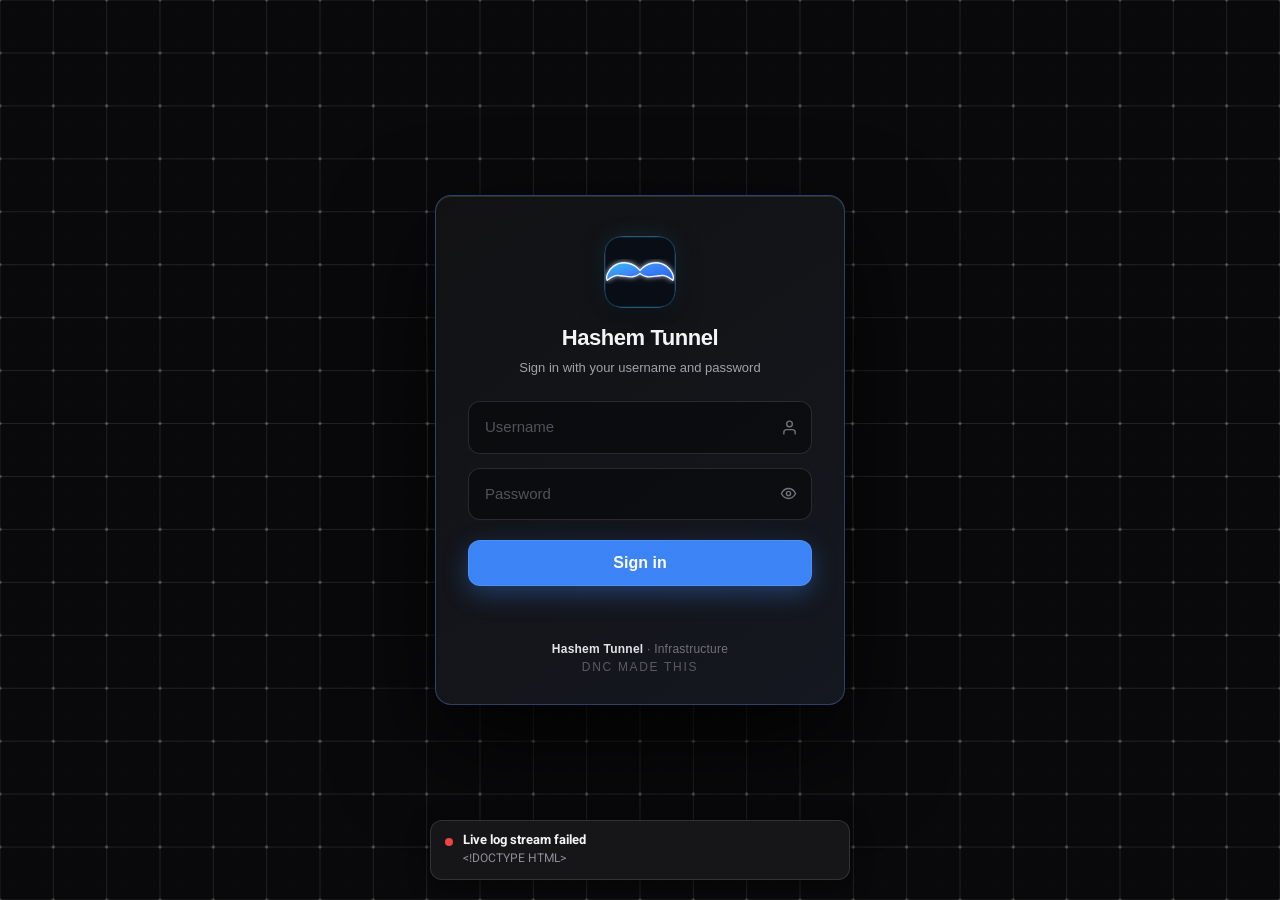
==== commit b86ffc7c: "Correct Fleet FRP transport and defer initial dashboard repaint" ====
--- a/panel/index.html
+++ b/panel/index.html
@@ -405,7 +405,6 @@
     background:var(--sunk); transition:border-color .15s; }
   .dash-peer-row:hover { border-color:var(--ln2); }
   /* main tunnel card: gold left accent so it stands apart from peer cards */
-  .main-card { border-left:3px solid var(--wr); }
   .det-copy { border:1px solid var(--ln); background:var(--s2); color:var(--mu); border-radius:7px;
     font-size:12px; font-weight:700; padding:3px 8px; cursor:pointer; transition:all .15s ease; }
   .det-copy:hover { color:var(--tx); border-color:var(--ac); }
@@ -1167,6 +1166,11 @@
           <div class="rsc-ban-t"><b data-i18n="rsc_ban_t">This server cannot connect to its peer</b><span data-i18n="rsc_ban_d">Ping works but every TCP connection is dropped on the way. A one-click fix reverses the connection direction.</span></div>
           <button type="button" class="hashem-btn hashem-btn-primary" id="rscBanGo" data-i18n="rsc_ban_go">Fix it</button>
         </div>
+        <div class="tunnel-card" id="dialCard" hidden>
+          <div class="tc-header"><p class="tc-title" data-i18n="dial_title">Route to the Iran hub</p><span class="badge" id="dialBadge"><span class="dot"></span><span id="dialBadgeTxt">—</span></span></div>
+          <p class="qs-hint" id="dialInfo" data-i18n="dial_hint">How this server reaches Iran: over the GRE inner IP, directly to the hub's public IP, or Auto (GRE when it works, public IP otherwise).</p>
+          <div class="rsc-acts" id="dialActs"></div>
+        </div>
         <div class="tunnel-card fleet" id="fleetCard" hidden>
           <div class="fleet-hero">
             <div class="fleet-ring" id="fleetRing" role="img" aria-label="Fleet health"><b id="fleetRingNum">0/0</b></div>
@@ -1285,7 +1289,7 @@
                       <option value="wss">WSS TLS (Obfuscated / پوشش امنیتی کامل)</option>
                     </select>
                   </div>
-                  <div class="fg hidden" id="wrapIranPorts">
+                  <div class="fg" id="wrapIranPorts">
                     <label for="sIranPorts" data-i18n="setup_forward_ports">Forwarded Ports (single, ranges, mappings)</label>
                     <input class="hashem-input" id="sIranPorts" placeholder="e.g. 443, 10000-10050, 2083=8443">
                   </div>
@@ -1514,6 +1518,15 @@
                 <div class="qs-hint u-mt-2" >Strips custom FRP TLS header. Keep OFF (recommended) inside GRE tunnel to prevent handshake mismatches between servers.</div>
               </div>
             </label>
+
+            <label class="wd-radio-opt u-items-start" >
+              <input type="checkbox" id="perfMuxCheck" class="u-checkbox-ac">
+              <div>
+                <b class="u-color-tx" data-i18n="perf_mux_title">TCP Multiplexing (transport.tcpMux)</b>
+                <div class="qs-hint u-mt-2" data-i18n="perf_mux_hint">Multiplexes user streams over shared FRP connections. New legacy tunnels default to off. Both sides must use the same setting; existing tunnels keep their setting until explicitly applied. Performance depends on the transport and network.</div>
+                <div class="qs-hint u-mt-2" id="perfMuxLive">Live: —</div>
+              </div>
+            </label>
           </div>
 
           <div class="qs-actions u-mt-16" >
@@ -2410,7 +2423,7 @@
       <div style="display:flex;gap:8px;align-items:flex-end">
         <div class="fg" style="flex:1">
           <label class="u-label-up" for="editPortsNew">Add Port / Range / Mapping</label>
-          <input class="hashem-input u-mt-6" id="editPortsNew" type="text" placeholder="e.g. 8080, 10000-10050, 2083=8443">
+          <input class="hashem-input u-mt-6" id="editPortsNew" type="text" placeholder="e.g. tcp:8080=80, udp:2052, 10000-10050">
         </div>
         <button class="hashem-btn hashem-btn-secondary" id="editPortsAddBtn" type="button" style="height:38px;padding:0 14px;font-size:13px;flex-shrink:0">&#xFF0B; Add</button>
       </div>
@@ -2726,7 +2739,9 @@
     if (sp) { sp.textContent = lab; sp.removeAttribute('data-i18n'); } else b.textContent = lab;
     b.setAttribute('aria-label', lab.replace(/^\S+\s/, '')); b.removeAttribute('data-i18n-aria'); }
   const bm = $('themeBtnM'); if (bm) bm.textContent = t === 'dark' ? '☀️ Light' : '🌙 Dark';
-  try { if (typeof refreshDash === 'function') refreshDash(); } catch(e) { /* dashboard not ready yet; polling repaints it */ }
+  // First-paint initialization precedes dashboard/i18n constants. Repaint
+  // only after login; the normal authenticated refresh renders initial data.
+  try { if (typeof refreshDash === 'function' && !$('app').classList.contains('hidden')) refreshDash(); } catch(e) { /* dashboard polling repaints it */ }
 }
 $('themeBtn').onclick = () => setTheme(document.body.dataset.t === 'dark' ? 'light' : 'dark');
 try { setTheme(localStorage.getItem('gre_theme') || document.body.dataset.t || 'dark'); } catch(e) { /* storage blocked: keep default theme */ }
@@ -2739,6 +2754,8 @@
     nav_setup: "Setup",
     nav_logs: "Logs",
     nav_perf: "Performance",
+    perf_mux_title: "TCP Multiplexing (transport.tcpMux)",
+    perf_mux_hint: "Multiplexes user streams over shared FRP connections. New legacy tunnels default to off. Both sides must use the same setting; existing tunnels keep their setting until explicitly applied. Performance depends on the transport and network.",
     nav_watchdog: "Watchdog",
     nav_doctor: "Diagnostics",
     nav_benchmark: "Benchmark",
@@ -2977,7 +2994,7 @@
     rsc_cancel: "Cancel", rsc_getcode: "Show rescue code", rsc_copy: "Copy code", rsc_nocfg: "frp binaries are missing on this server. Run hashem update first.",
     rsc_origin: "This server is the blocked side. {n} port(s) are forwarded through {ip}.", rsc_origin_auto: "One-way block detected: connectivity automatically established through {ip} ({n} ports forwarded).", rsc_entry: "This server is the entry. {n} port(s) are served here and tunnelled to {ip}.", rsc_entry_auto: "This server is acting as the entry for {ip} ({n} ports tunnelled).",
     rsc_skipped: "Skipped (busy or reserved): {p}", rsc_conn: "Control link", rsc_conn_ok: "connected", rsc_conn_no: "not connected yet",
-    rsc_svc: "Services", rsc_auto: "The other panel picks this up by itself within a few minutes if the two panels are paired. Otherwise use the code.",
+    rsc_svc: "Services", rsc_direct: "Kernel forward (full speed)", rsc_relay: "FRP relay (filtered path)", rsc_auto: "The other panel picks this up by itself within a few minutes if the two panels are paired. Otherwise use the code.",
     rsc_lift: "The direct route works again. You can disable Rescue and use the normal tunnel.",
     rsc_confirm_t: "Enable Connectivity Rescue?", rsc_confirm_b: "This starts three small services here and opens one firewalled control port. The reachable server is the only host allowed to use it. You can remove everything with one click.",
     rsc_dis_t: "Remove Rescue?", rsc_dis_b: "The forwarded ports on the entry server stop working until the normal tunnel is up.",
@@ -3010,6 +3027,8 @@
     fleet_loss: "Loss",
     fleet_uptime: "Uptime",
     fleet_nodata: "Collecting data…",
+    fleet_frp_only: "FRP only",
+    dial_title: "Route to the Iran hub", dial_hint: "How this server reaches Iran: over the GRE inner IP, directly to the hub's public IP, or Auto (GRE when it works, public IP otherwise).", dial_auto: "Auto", dial_gre: "GRE inner IP", dial_public: "Public IP", dial_public_btn: "Iran public IP",
     fleet_topo_aria: "Tunnel topology: {hub} connected to {n} servers",
     fleet_ring_aria: "{h} of {t} servers healthy",
     rs_hide_aria: "Hide live activity stream",
@@ -3140,6 +3159,8 @@
     nav_setup: "راه‌اندازی (Setup)",
     nav_logs: "گزارش‌ها (Logs)",
     nav_perf: "عملکرد سیستم",
+    perf_mux_title: "TCP Multiplexing (transport.tcpMux)",
+    perf_mux_hint: "جریان‌های کاربران را روی اتصال‌های مشترک FRP منتقل می‌کند. برای تونل legacy جدید پیش‌فرض خاموش است. تنظیم دو سمت باید یکسان باشد؛ تونل موجود تا اعمال صریح تغییر، تنظیم خود را حفظ می‌کند. کارایی به نوع انتقال و شبکه بستگی دارد.",
     nav_watchdog: "دیده‌بان و زمان‌بندی",
     nav_doctor: "عیب‌یابی شبکه",
     nav_benchmark: "بنچمارک کیفیت",
@@ -3378,7 +3399,7 @@
     rsc_cancel: "انصراف", rsc_getcode: "نمایش کد نجات", rsc_copy: "کپی کد", rsc_nocfg: "فایل‌های frp روی این سرور نیست. اول hashem update را اجرا کنید.",
     rsc_origin: "این سرور طرف بلاک‌شده است. {n} پورت از طریق {ip} فوروارد می‌شود.", rsc_origin_auto: "بلاک یک‌طرفه تشخیص داده شد: اتصال به صورت خودکار از طریق {ip} برقرار شد ({n} پورت فوروارد شده).", rsc_entry: "این سرور ورودی است. {n} پورت اینجا سرو و به {ip} تونل می‌شود.", rsc_entry_auto: "این سرور به صورت خودکار به عنوان ورودی برای {ip} فعال شد ({n} پورت تونل شده).",
     rsc_skipped: "رد شد (مشغول یا رزرو): {p}", rsc_conn: "لینک کنترلی", rsc_conn_ok: "وصل است", rsc_conn_no: "هنوز وصل نشده",
-    rsc_svc: "سرویس‌ها", rsc_auto: "اگر دو پنل جفت شده باشند، پنل مقابل ظرف چند دقیقه خودش این را برمی‌دارد. در غیر این صورت از کد استفاده کنید.",
+    rsc_svc: "سرویس‌ها", rsc_direct: "فوروارد هسته (سرعت کامل)", rsc_relay: "رله FRP (مسیر فیلترشده)", rsc_auto: "اگر دو پنل جفت شده باشند، پنل مقابل ظرف چند دقیقه خودش این را برمی‌دارد. در غیر این صورت از کد استفاده کنید.",
     rsc_lift: "مسیر مستقیم دوباره کار می‌کند. می‌توانید نجات را غیرفعال کنید و از تونل عادی استفاده کنید.",
     rsc_confirm_t: "نجات اتصال فعال شود؟", rsc_confirm_b: "سه سرویس کوچک اینجا اجرا می‌شود و یک پورت کنترلی فایروال‌شده باز می‌شود. فقط سرور قابل‌دسترس اجازه‌ی استفاده دارد. با یک کلیک همه چیز حذف می‌شود.",
     rsc_dis_t: "نجات حذف شود؟", rsc_dis_b: "پورت‌های فوروارد روی سرور ورودی تا بالا آمدن تونل عادی کار نمی‌کنند.",
@@ -3411,6 +3432,8 @@
     fleet_loss: "افت",
     fleet_uptime: "آپتایم",
     fleet_nodata: "در حال جمع‌آوری داده…",
+    fleet_frp_only: "فقط FRP",
+    dial_title: "مسیر اتصال به هاب ایران", dial_hint: "این سرور از چه مسیری به ایران وصل شود: IP داخلی GRE، مستقیم به IP عمومی هاب، یا خودکار (اگر GRE کار می‌کند همان، وگرنه IP عمومی).", dial_auto: "خودکار", dial_gre: "IP داخلی GRE", dial_public: "IP عمومی", dial_public_btn: "IP عمومی ایران",
     fleet_topo_aria: "نقشه‌ی تونل: {hub} متصل به {n} سرور",
     fleet_ring_aria: "{h} از {t} سرور سالم",
     rs_hide_aria: "بستن جریان زنده وقایع",
@@ -3675,10 +3698,11 @@
   } catch(e) { toastErr('remove failed', e.message); refresh(); }
 }
 async function showPeerToken(peerId, name) {
+  name = name || ('peer-' + peerId);
   try {
     const r = await api('/api/peers?id=' + peerId);
     const show = r.bundle || r.token || '';
-    toastOk(`bundle for '${name}'`, show + ' (also in logs)');
+    toastOk(`bundle for '${name}'`, 'Copy this secret only to the intended foreign peer.');
     $('actOut').classList.remove('hidden');
     $('actOut').textContent = `Bundle for '${name}': ${show}\nForeign side: paste it into the token field (fills everything). Legacy token: ${r.token || '—'}`;
   } catch(e) { toastErr('token lookup failed', e.message); }
@@ -3694,7 +3718,7 @@
   }
   const stBadge = (ok, label) => `<span class="badge ${ok ? 'ok' : 'err'}"><span class="dot"></span>${esc(label)}</span>`;
   box.innerHTML = peers.map(p => {
-    const up = !!(p.gre_up || p.frp_up);
+    const up = p.managed ? p.state === 'CONNECTED' && p.authenticated : !!(p.gre_up && p.frp_up && p.ping_ok);
     const nm = p.name || ('peer-' + p.id);
     const traffic = (p.rx != null && p.tx != null)
       ? ('↓ ' + fmtBytes(p.rx) + ' · ↑ ' + fmtBytes(p.tx))
@@ -3706,7 +3730,7 @@
       : (isGreBh
          ? `<span class="badge u-pill-violet">⚡ GRE+Backhaul</span>`
          : `<span class="badge" style="background:rgba(234,179,8,0.15);color:#facc15;border:1px solid rgba(234,179,8,0.3)">🚀 FRP</span>`);
-    const transBadge = p.transport ? `<span class="badge" style="background:rgba(255,255,255,0.06);color:var(--mu);font-size:12px">${esc(p.transport)}</span>` : '';
+    const transBadge = (p.observed_transport || p.frp_transport || p.transport) ? `<span class="badge" style="background:rgba(255,255,255,0.06);color:var(--mu);font-size:12px">${esc(p.observed_transport || p.frp_transport || p.transport)}${p.managed && !p.observed_transport ? ' (pending)' : ''}</span>` : '';
     const fwdPorts = p.raw_ports || (p.ports || []).join(', ') || '—';
     const greIfLabel = isBh ? 'N/A (Standalone)' : (p.gre_if || 'gre-t' + p.id);
     const svcTitle = (isBh || isGreBh) ? 'Backhaul & Traffic' : 'FRP & Traffic';
@@ -3718,7 +3742,7 @@
           <span class="qs-hint mono">#${p.id}</span>
           ${engBadge}
           ${transBadge}
-          <span class="badge ${up ? 'ok' : 'err'}"><span class="dot"></span>${up ? 'active' : 'down'}</span>
+          <span class="badge ${up ? 'ok' : 'err'}"><span class="dot"></span>${esc(p.state || (up ? 'active' : 'UNKNOWN'))}</span>
         </div>
       </div>
       <div class="det-grid">
@@ -3737,6 +3761,7 @@
         <div class="det-card">
           <div class="det-card-head">${(isBh || isGreBh) ? '⚡' : ICO_FRP} <span>${svcTitle}</span></div>
           <div class="det-row"><span class="det-k">Service</span><span class="det-v">${stBadge(p.frp_up, p.frps_svc || 'service')}</span></div>
+          <div class="det-row"><span class="det-k">Forwarding verification</span><span class="det-v">${esc(p.forwarding_health || 'UNKNOWN')}</span></div>
           <div class="det-row"><span class="det-k">Control Port</span><span class="det-v mono">${esc(String(p.frp_port || '—'))}<button type="button" class="det-copy" data-copy="${esc(String(p.frp_port || ''))}" title="Copy" aria-label="Copy">⧉</button></span></div>
           <div class="det-row"><span class="det-k">Traffic</span><span class="det-v mono">${esc(traffic)}</span></div>
         </div>
@@ -3744,9 +3769,10 @@
       <div class="peer-acts u-peer-acts-bar">
         <button class="hashem-btn hashem-btn-secondary u-btn-30" data-peer-act="ping-${p.id}" onclick="peerAct('ping', ${p.id})">Ping</button>
         <button class="hashem-btn hashem-btn-secondary u-btn-30" onclick="editPeerPortsClick(${p.id})">✏️ Edit Peer</button>
-        <button class="hashem-btn hashem-btn-secondary u-btn-30" onclick="showPeerToken(${p.id}, '${esc(nm)}')">📦 Bundle</button>
+        <button class="hashem-btn hashem-btn-secondary u-btn-30" onclick="showPeerToken(${p.id})">📦 Bundle</button>
         <button class="hashem-btn hashem-btn-secondary u-btn-30" data-peer-act="restart-frps-${p.id}" onclick="peerAct('restart-frps', ${p.id})">Restart</button>
-        <button class="hashem-btn hashem-btn-danger peer-remove-btn u-btn-30" data-peer-remove="${p.id}" onclick="peerRemoveClick(${p.id}, '${esc(nm)}')">Remove</button>
+        ${p.managed ? `<button class="hashem-btn hashem-btn-secondary u-btn-30" data-peer-act="${p.disabled ? 'enable-peer' : 'disable-peer'}-${p.id}" onclick="peerAct('${p.disabled ? 'enable-peer' : 'disable-peer'}', ${p.id})">${p.disabled ? 'Enable' : 'Disable'}</button>` : ''}
+        <button class="hashem-btn hashem-btn-danger peer-remove-btn u-btn-30" data-peer-remove="${p.id}" onclick="peerRemoveClick(${p.id})">Remove</button>
       </div>
       <div id="peer-confirm-${p.id}" class="peer-confirm warnbox hidden"></div>
     </div>`;
@@ -3763,6 +3789,7 @@
 // Two-step remove (inline confirm, no modal): 1st click arms 5s + Undo,
 // 2nd click while armed deletes. Same from Tunnel tab or Dashboard summary.
 function peerRemoveClick(peerId, name) {
+  name = name || ('peer-' + peerId);
   const armed = document.querySelector(`[data-peer-remove="${peerId}"].armed`);
   if (armed) removePeer(peerId, name);
   else armRemovePeer(peerId, name);
@@ -3784,9 +3811,8 @@
       <div class="tc-header u-flex-wrap-gap8">
         <div class="u-flex-center-gap10">
           <span class="status-indicator ${up ? 'active' : 'offline'}"><span class="dot"></span></span>
-          <b class="u-fs-16-tx">Main tunnel</b>
-          <span class="badge" style="border-color:color-mix(in srgb, var(--wr) 45%, transparent);color:var(--wr)"><span class="dot"></span>main</span>
-          <span class="badge ${up ? 'ok' : 'err'}"><span class="dot"></span>${up ? 'active' : 'down'}</span>
+          <b class="u-fs-16-tx">${esc(st.remote_pub ? 'Tunnel · ' + st.remote_pub : 'Tunnel')}</b>
+          <span class="badge dim"><span class="dot"></span>UNKNOWN</span>
         </div>
       </div>
       <div class="det-grid">
@@ -3856,7 +3882,7 @@
     });
   }
   (tunPeerCache || []).forEach((p, i) => {
-    const up = !!(p.gre_up || p.frp_up);
+    const up = p.managed ? p.state === 'CONNECTED' && p.authenticated : !!(p.gre_up && p.frp_up && p.ping_ok);
     const traffic = (p.rx != null && p.tx != null)
       ? ('↓ ' + fmtBytes(p.rx) + ' · ↑ ' + fmtBytes(p.tx)) : null;
     chips.push({
@@ -4817,7 +4843,7 @@
 function dashPeersCard(peers) {
   if (!peers || !peers.length) return '';
   const rows = peers.map(p => {
-    const up = !!(p.gre_up || p.frp_up);
+    const up = p.managed ? p.state === 'CONNECTED' && p.authenticated : !!(p.gre_up && p.frp_up && p.ping_ok);
     const nm = p.name || ('peer-' + p.id);
     const pingTxt = p.ping_ok ? (p.ping_ms || 'ok') : tr('status_down', 'down');
     const pingCls = p.ping_ok ? 'ok' : 'err';
@@ -5013,7 +5039,7 @@
       t.innerHTML = '🔑 Token (legacy 32-char, for old panels): <b>' + esc(r.token) + '</b>';
       t.classList.remove('hidden');
     }
-    toastOk('setup done', 'iran');
+    toastWarn('Local setup applied', r.state || 'PENDING — import the bundle on the foreign peer and verify its registration');
     setupUnlocked = false;
   } catch(e) {
     toastErr('setup failed', e.message);
@@ -5037,11 +5063,8 @@
     el.innerHTML = `
       <option value="tcp">TCP Multiplexed (Default / استاندارد)</option>
       <option value="kcp">KCP ARQ UDP (Anti-Loss / ضد پکت‌لاس)</option>
-      <option value="quic">QUIC UDP Stream (High-Speed / پرسرعت)</option>
-      <option value="websocket">WebSocket (HTTP Upgrade / عبور اختلال)</option>
-      <option value="wss">WSS TLS (Obfuscated / پوشش امنیتی کامل)</option>
     `;
-    if (['tcp', 'kcp', 'quic', 'websocket', 'wss'].includes(cur)) el.value = cur;
+    if (['tcp', 'kcp'].includes(cur)) el.value = cur;
     else el.value = 'tcp';
   } else {
     el.innerHTML = `
@@ -5068,7 +5091,7 @@
   if ($('wrapPeerGre')) $('wrapPeerGre').classList.toggle('hidden', isBh);
   if ($('wrapTransport')) $('wrapTransport').classList.remove('hidden');
   updateTransportSelect('sTransport', eng);
-  if ($('wrapIranPorts')) $('wrapIranPorts').classList.toggle('hidden', eng === 'frp');
+  if ($('wrapIranPorts')) $('wrapIranPorts').classList.remove('hidden');
   if ($('engHint')) {
     if (eng === 'frp') {
       $('engHint').textContent = 'High-stability Linux GRE kernel tunnel paired with FRP reverse proxy.';
@@ -5096,6 +5119,14 @@
 
 // Foreign join: bundle-first UX supporting hsh1_, bh1_, and gh1_ bundles.
 function parseBundleClient(s) {
+  if ((s || '').trim().startsWith('hsh2_')) {
+    try {
+      const encoded = s.trim().slice(5).replace(/-/g,'+').replace(/_/g,'/');
+      const b = JSON.parse(new TextDecoder().decode(Uint8Array.from(atob(encoded), c => c.charCodeAt(0))));
+      return {engine:'frp', transport:b.frp_transport, iranPub:b.local_pub, port:b.frp_port, iranGre:b.local_gre, foreignGre:b.peer_gre, token:b.token, ports:b.raw_ports, fouPorts:[]};
+    } catch(e) { return null; }
+  }
+
   s = (s || '').trim();
   const v4 = ip => /^(\d{1,3}\.){3}\d{1,3}$/.test(ip) && ip.split('.').every(o => +o <= 255);
   if (s.startsWith('bh1_')) {
@@ -5124,7 +5155,7 @@
   }
   if (s.startsWith('hsh1_')) {
     const parts = s.slice(5).split('_');
-    if (parts.length < 5 || parts.length > 7) return {error: 'bundle must have 5, 6, or 7 underscore parts'};
+    if (parts.length < 5 || parts.length > 8) return {error: 'bundle must have 5 to 8 underscore parts'};
     const [iranPub, portS, iranGre, foreignGre, token] = parts;
     if (!v4(iranPub)) return {error: 'bad Iran public IP in bundle'};
     const port = parseInt(portS, 10);
@@ -5134,10 +5165,14 @@
     if (!token || token.length > 128) return {error: 'bad token in bundle'};
     let ports = [];
     let fouPorts = [];
+    let transport = 'tcp';
     for (let i = 5; i < parts.length; i++) {
       const p = parts[i];
       if (!p) continue;
-      if (p.startsWith('fou')) {
+      if (p.startsWith('tr-')) {
+        transport = p.slice(3);
+        if (!['tcp','kcp','quic','websocket','wss'].includes(transport)) return {error:'unsupported FRP transport'};
+      } else if (p.startsWith('fou')) {
         const fps = p.slice(3).split('-').map(x => parseInt(x.trim(), 10)).filter(x => x >= 1 && x <= 65535);
         if (fps.length) fouPorts = fps;
       } else {
@@ -5145,7 +5180,7 @@
         if (parsed.length) ports = parsed;
       }
     }
-    return {engine: 'frp', iranPub, port, iranGre, foreignGre, token, ports, fouPorts};
+    return {engine: 'frp', transport, iranPub, port, iranGre, foreignGre, token, ports, fouPorts};
   }
   return null;
 }
@@ -5154,7 +5189,7 @@
 $('jToken').addEventListener('input', () => {
   const w = $('joinWarn');
   const raw = $('jToken').value.trim();
-  const isBundle = raw.startsWith('hsh1_') || raw.startsWith('bh1_') || raw.startsWith('gh1_');
+  const isBundle = raw.startsWith('hsh2_') || raw.startsWith('hsh1_') || raw.startsWith('bh1_') || raw.startsWith('gh1_');
   if (!isBundle) return;
   const b = parseBundleClient(raw);
   if (!b || b.error) {
@@ -5186,6 +5221,7 @@
     w.style.color = '#c084fc';
   } else {
     forceSet('jPorts', b.ports.length ? b.ports.join(', ') : '');
+    forceSet('jFRPTransport', b.transport || 'tcp');
     forceSet('fRemotePub', b.iranPub);
     forceSet('fLocalGre', b.foreignGre);
     forceSet('fPeerGre', b.iranGre);
@@ -5211,7 +5247,7 @@
     const d = await api('/api/setup').catch(() => ({}));
     const rawToken = $('jToken').value.trim();
     let token = rawToken, bundle = null;
-    const isBundle = rawToken.startsWith('hsh1_') || rawToken.startsWith('bh1_') || rawToken.startsWith('gh1_');
+    const isBundle = rawToken.startsWith('hsh2_') || rawToken.startsWith('hsh1_') || rawToken.startsWith('bh1_') || rawToken.startsWith('gh1_');
     if (isBundle) {
       bundle = parseBundleClient(rawToken);
       if (!bundle || bundle.error) {
@@ -5279,7 +5315,7 @@
     const out = $('joinOut');
     out.classList.remove('hidden');
     out.textContent = (r.steps || []).join('\n');
-    toastOk('connected to Iran');
+    toastWarn('Local setup applied', r.state || 'PENDING — peer authentication and forwarding still need verification');
     refresh(); loadSetupDefaults();
   } catch(e) {
     const w = $('joinWarn');
@@ -5849,7 +5885,7 @@
     const cVal = $('perfCryptoVal');
     if (cVal) cVal.textContent = s.force_tls ? 'TLS: On' : 'TLS: Off';
     const cSub = $('perfCryptoSub');
-    if (cSub) cSub.textContent = `Enc: ${s.proxy_encryption ? 'On' : 'Off'} · Comp: ${s.proxy_compression ? 'On' : 'Off'}`;
+    if (cSub) cSub.textContent = `Enc: ${s.proxy_encryption ? 'On' : 'Off'} · Comp: ${s.proxy_compression ? 'On' : 'Off'} · Mux: ${s.tcp_mux_live ? s.tcp_mux_live : (s.tcp_mux ? 'On' : 'Off')}`;
 
     const chVal = $('perfChaffVal');
     if (chVal) chVal.textContent = s.chaff_profile ? s.chaff_profile.toUpperCase() : 'OFF';
@@ -5865,6 +5901,14 @@
     if ($('perfEncCheck')) $('perfEncCheck').checked = !!s.proxy_encryption;
     if ($('perfCompCheck')) $('perfCompCheck').checked = !!s.proxy_compression;
     if ($('perfTlsCheck')) $('perfTlsCheck').checked = !!s.force_tls;
+    if ($('perfMuxCheck')) $('perfMuxCheck').checked = !!s.tcp_mux;
+    if ($('perfMuxLive')) {
+      const live = s.tcp_mux_live || 'n/a';
+      const want = s.tcp_mux_set ? (s.tcp_mux ? 'on' : 'off') : 'not set';
+      const warn = (s.tcp_mux_set && s.tcp_mux_live && live !== (s.tcp_mux ? 'on' : 'off')) ? ' — differs, press Apply & restart' : '';
+      $('perfMuxLive').textContent = 'Setting: ' + want + ' · Live toml: ' + live + warn;
+      $('perfMuxLive').style.color = (live === 'on' || warn) ? 'var(--warn, #f0a020)' : '';
+    }
 
     // Role badge
     if ($('perfRoleBadge')) {
@@ -5901,6 +5945,14 @@
     if ($('perfPoolCount')) $('perfPoolCount').value = s.frp_pool_count || 20;
     if ($('perfMaxPool')) $('perfMaxPool').value = s.frp_max_pool || 60;
     updateTuningUI(!!s.auto_tune, s.tuning_profile || 'standard');
+    const globalPerfAvailable = s.global_available !== false;
+    ['perfApplyTopBtn', 'perfApplyBtn', 'perfSaveOnlyBtn', 'perfResetBtn', 'perfSaveTuningBtn', 'perfSaveChaffBtn', 'perfDpiToggleBtn', 'perfMuxCheck'].forEach(id => {
+      if ($(id)) $(id).disabled = !globalPerfAvailable;
+    });
+    if (!globalPerfAvailable && $('perfMuxLive')) {
+      $('perfMuxLive').textContent = 'Global tuning is unavailable for managed peers. Use supported per-peer settings.';
+      if ($('perfSyncTxt')) $('perfSyncTxt').textContent = 'Global tuning unavailable';
+    }
   } catch (e) {
     toastErr('performance error', e.message);
   }
@@ -6000,11 +6052,13 @@
     const enc = $('perfEncCheck') ? $('perfEncCheck').checked : perfState.proxy_encryption;
     const comp = $('perfCompCheck') ? $('perfCompCheck').checked : perfState.proxy_compression;
     const tls = $('perfTlsCheck') ? $('perfTlsCheck').checked : perfState.force_tls;
+    const mux = $('perfMuxCheck') ? $('perfMuxCheck').checked : !!perfState.tcp_mux;
     const res = await api('/api/perf', {
       action: 'apply',
       proxy_encryption: enc,
       proxy_compression: comp,
-      force_tls: tls
+      force_tls: tls,
+      tcp_mux: mux
     });
     toastOk('Settings applied', res.detail || 'Live tunnels updated and restarted.');
     if (msgEl) msgEl.textContent = 'Applied successfully.';
@@ -6021,12 +6075,14 @@
   const enc = $('perfEncCheck') ? $('perfEncCheck').checked : perfState.proxy_encryption;
   const comp = $('perfCompCheck') ? $('perfCompCheck').checked : perfState.proxy_compression;
   const tls = $('perfTlsCheck') ? $('perfTlsCheck').checked : perfState.force_tls;
+  const mux = $('perfMuxCheck') ? $('perfMuxCheck').checked : !!perfState.tcp_mux;
   try {
     await api('/api/perf', {
       action: 'update',
       proxy_encryption: enc,
       proxy_compression: comp,
-      force_tls: tls
+      force_tls: tls,
+      tcp_mux: mux
     });
     toastOk('Settings saved', 'Remember to Apply & restart tunnels to make them active.');
     await loadPerf();
@@ -7255,7 +7311,7 @@
     const ms = nd.ping_ms >= 0 ? Math.round(nd.ping_ms) + ' ms' : '—';
     dots += '<g class="tp-node tp-' + c + '"><circle cx="' + nx + '" cy="' + ny + '" r="22" class="tp-ring"/><circle cx="' + nx + '" cy="' + ny + '" r="6" class="tp-core"/>'
       + '<text x="' + (nx + 32) + '" y="' + (ny - 3) + '" class="tp-name"><title>' + esc(nd.name) + '</title>' + esc(nd.name.length > 17 ? nd.name.slice(0, 16) + '…' : nd.name) + '</text>'
-      + '<text x="' + (nx + 32) + '" y="' + (ny + 13) + '" class="tp-sub">' + esc(tr('fleet_' + c, c)) + ' · ' + ms + '</text></g>';
+      + '<text x="' + (nx + 32) + '" y="' + (ny + 13) + '" class="tp-sub">' + esc(tr('fleet_' + c, c)) + ' · ' + ms + (nd.frp_only ? ' · ' + esc(tr('fleet_frp_only', 'FRP only')) : '') + '</text></g>';
   });
   const hub = '<g class="tp-hub"><circle cx="' + hx + '" cy="' + hy + '" r="30" class="tp-hub-ring"/><circle cx="' + hx + '" cy="' + hy + '" r="20" class="tp-hub-core"/>'
     + '<text x="' + hx + '" y="' + (hy + 4) + '" class="tp-hub-ic" text-anchor="middle">IR</text>'
@@ -7286,7 +7342,7 @@
     const cls = n.health === 'healthy' ? 'ok' : n.health === 'degraded' ? 'warn' : 'err';
     return '<article class="fl-card fl-' + n.health + '" aria-label="' + esc(n.name) + '">'
       + '<header class="fl-head"><span class="fl-name" title="' + esc(n.name) + '">' + esc(n.name) + '</span><span class="badge ' + cls + '"><span class="dot"></span>' + esc(tr('fleet_' + n.health, n.health)) + '</span></header>'
-      + '<div class="fl-ip mono">' + esc(n.remote_pub || '—') + ' · ' + esc(eng) + (n.transport ? ' · ' + esc(n.transport) : '') + '</div>'
+      + '<div class="fl-ip mono">' + esc(n.remote_pub || '—') + ' · ' + esc(eng) + (n.transport ? ' · ' + esc(n.transport) : '') + (n.frp_only ? ' · ' + esc(tr('fleet_frp_only', 'FRP only')) : '') + '</div>'
       + '<div class="fl-ms"><b>' + (ms != null ? ms : '—') + '</b><span>ms</span></div>'
       + fleetSpark(n.history)
       + '<footer class="fl-stats"><div><span>' + esc(tr('fleet_avg', 'Avg')) + '</span><b>' + (st.samples && st.avg_ms ? Math.round(st.avg_ms) + ' ms' : '—') + '</b></div>'
@@ -7300,6 +7356,34 @@
   catch (e) { reportErr('fleet', e); return false; }
 }
 makePoller(async () => { if ($('app').classList.contains('hidden') || $('tab-tunnel').hidden) return true; return await loadFleet(); }, 10000);
+
+// ============================================================
+// Dial route (foreign side only): GRE inner IP vs Iran public IP vs auto.
+// ============================================================
+let _dial = null;
+async function loadDial() {
+  try { _dial = await api('/api/dial'); dialRender(); return true; }
+  catch (e) { reportErr('dial', e); return false; }
+}
+function dialRender() {
+  const d = _dial || {}, card = $('dialCard'); if (!card) return;
+  card.hidden = !d.available; if (!d.available) return;
+  const b = $('dialBadge'); b.className = 'badge ' + (d.active === 'public' ? 'info' : 'ok');
+  $('dialBadgeTxt').textContent = (d.active === 'public' ? tr('dial_public', 'Public IP') : d.active === 'gre' ? 'GRE' : (d.addr || '?')) + ' · ' + (d.addr || '') + ':' + (d.port || '');
+  const acts = $('dialActs'); acts.textContent = '';
+  [['auto', 'dial_auto', 'Auto'], ['gre', 'dial_gre', 'GRE inner IP'], ['public', 'dial_public_btn', 'Iran public IP']].forEach(([m, k, def]) => {
+    const btn = document.createElement('button'); btn.type = 'button';
+    btn.className = 'hashem-btn ' + (d.mode === m ? 'hashem-btn-primary' : 'hashem-btn-secondary');
+    btn.textContent = tr(k, def) + (d.mode === m ? ' ✓' : '');
+    btn.onclick = async () => {
+      btn.disabled = true;
+      try { _dial = await api('/api/dial', { mode: m }); dialRender(); toastOk && toastOk('Dial', m); }
+      catch (e) { reportErr('dial', e); btn.disabled = false; }
+    };
+    acts.appendChild(btn);
+  });
+}
+makePoller(async () => { if ($('app').classList.contains('hidden') || $('tab-tunnel').hidden) return true; return await loadDial(); }, 15000);
 
 // ============================================================
 // Connectivity Rescue: detect a one-way block and reverse the dial direction.
@@ -7344,6 +7428,8 @@
     if (s.block_lifted) { rscBadge('warn', 'rsc_b_lift'); msg += ' ' + tr('rsc_lift', ''); }
     const rows = [[tr('rsc_conn', ''), s.connected ? tr('rsc_conn_ok', '') : tr('rsc_conn_no', '')],
       ['TCP/UDP', (s.ports || []).join(', ')]];
+    if (s.direct && s.direct.length) rows.push([tr('rsc_direct', ''), s.direct.join(', ')]);
+    if (s.role === 'entry' && s.relay && s.relay.length) rows.push([tr('rsc_relay', ''), s.relay.join(', ')]);
     if (s.skipped && s.skipped.length) rows.push([tr('rsc_skipped', '').replace('{p}', '').replace(/[:：]\s*$/, ''), s.skipped.join(', ')]);
     if (s.services) rows.push([tr('rsc_svc', ''), Object.entries(s.services).map(([k, v]) => k + (v ? ' ✓' : ' ✗')).join('  ')]);
     rows.forEach(([k, v]) => { const d = document.createElement('div'); d.className = 'rsc-row'; const a = document.createElement('span'); a.textContent = k; const b = document.createElement('b'); b.textContent = v; d.append(a, b); det.appendChild(d); });
@@ -7703,17 +7789,26 @@
     box.innerHTML = '<span style="color:var(--dim);font-size:12px">No ports \u2014 add one below.</span>';
     return;
   }
-  box.innerHTML = _editPortsList.map(p =>
+  box.innerHTML = _editPortsList.map((p, index) =>
     `<span style="display:inline-flex;align-items:center;gap:4px;background:var(--s2);border:1px solid var(--ln);border-radius:8px;padding:4px 10px;font-size:13px;font-weight:600;font-variant-numeric:tabular-nums">` +
     esc(String(p)) +
-    `<button type="button" onclick="removeEditPort('${esc(String(p))}')" title="Remove port ${esc(String(p))}" ` +
+    `<button type="button" onclick="removeEditPortAt(${index})" title="Remove port ${esc(String(p))}" ` +
     `style="background:none;border:none;color:var(--er);cursor:pointer;padding:0 0 0 4px;font-size:14px;line-height:1;display:inline-flex">\u00d7</button></span>`
   ).join('');
 }
 
-function removeEditPort(port) {
-  _editPortsList = _editPortsList.filter(p => String(p) !== String(port));
+function removeEditPortAt(index) {
+  if (!Number.isInteger(index) || index < 0 || index >= _editPortsList.length) return;
+  _editPortsList.splice(index, 1);
   renderEditPortsChips();
+}
+
+function validManagedPortInput(value) {
+  const match = /^(?:(tcp|udp):)?(\d{1,5}(?:-\d{1,5})?)(?:=(\d{1,5}(?:-\d{1,5})?))?$/i.exec(value);
+  if (!match) return false;
+  const range = text => { const a=text.split('-').map(Number); return [a[0],a[1] ?? a[0]]; };
+  const publicRange=range(match[2]), localRange=range(match[3] || match[2]);
+  return [publicRange,localRange].every(([start,end]) => start>=1 && end<=65535 && end>=start && end-start<1024) && publicRange[1]-publicRange[0]===localRange[1]-localRange[0];
 }
 
 function addEditPort() {
@@ -7721,37 +7816,11 @@
   const warnEl = $('editPortsWarn');
   const val    = inp.value.trim();
   warnEl.classList.add('hidden');
-  const portRe = /^(\d{1,5}|\d{1,5}-\d{1,5}|\d{1,5}=\d{1,5})$/;
-  if (!portRe.test(val)) {
-    warnEl.textContent = 'Enter a valid port (e.g. 8080), range (10000-10050), or mapping (2083=8443).';
+  if (!validManagedPortInput(val)) {
+    warnEl.textContent = 'Enter a valid TCP/UDP port, range, or mapping (e.g. tcp:8080=80, udp:2052).';
     warnEl.classList.remove('hidden');
     inp.focus();
     return;
-  }
-  if (val.includes('-')) {
-    const [s, e] = val.split('-').map(Number);
-    if (s < 1 || s > 65535 || e < 1 || e > 65535 || s >= e) {
-      warnEl.textContent = 'Invalid port range: start must be less than end (1-65535).';
-      warnEl.classList.remove('hidden');
-      inp.focus();
-      return;
-    }
-  } else if (val.includes('=')) {
-    const [s, e] = val.split('=').map(Number);
-    if (s < 1 || s > 65535 || e < 1 || e > 65535) {
-      warnEl.textContent = 'Invalid port mapping: ports must be 1-65535.';
-      warnEl.classList.remove('hidden');
-      inp.focus();
-      return;
-    }
-  } else {
-    const n = Number(val);
-    if (n < 1 || n > 65535) {
-      warnEl.textContent = 'Port must be between 1 and 65535.';
-      warnEl.classList.remove('hidden');
-      inp.focus();
-      return;
-    }
   }
   if (_editPortsList.includes(val)) {
     warnEl.textContent = 'Port/range "' + val + '" is already in the list.';
@@ -7810,7 +7879,7 @@
     if (remoteVal) payload.remote_pub = remoteVal;
     if (carrierVal) payload.carrier = carrierVal;
     if (engineVal) payload.engine = engineVal;
-    if (transportVal) payload.transport = transportVal;
+    if (transportVal && engineVal !== 'frp') payload.transport = transportVal;
     if (ppVal) payload.proxy_protocol = ppVal;
     if (frpTransVal) payload.frp_transport = frpTransVal;
     payload.use_encryption = encVal;
@@ -7822,6 +7891,8 @@
     }
     if (res && res.warning) {
       toastWarn('Saved with note', res.warning);
+    } else if (res && res.status === 'pending') {
+      toastWarn('Local revision applied', 'Remote registration and application forwarding still need verification.');
     } else {
       toastOk('Tunnel updated', 'Tunnel configuration saved \u2014 changes take effect immediately.');
     }
